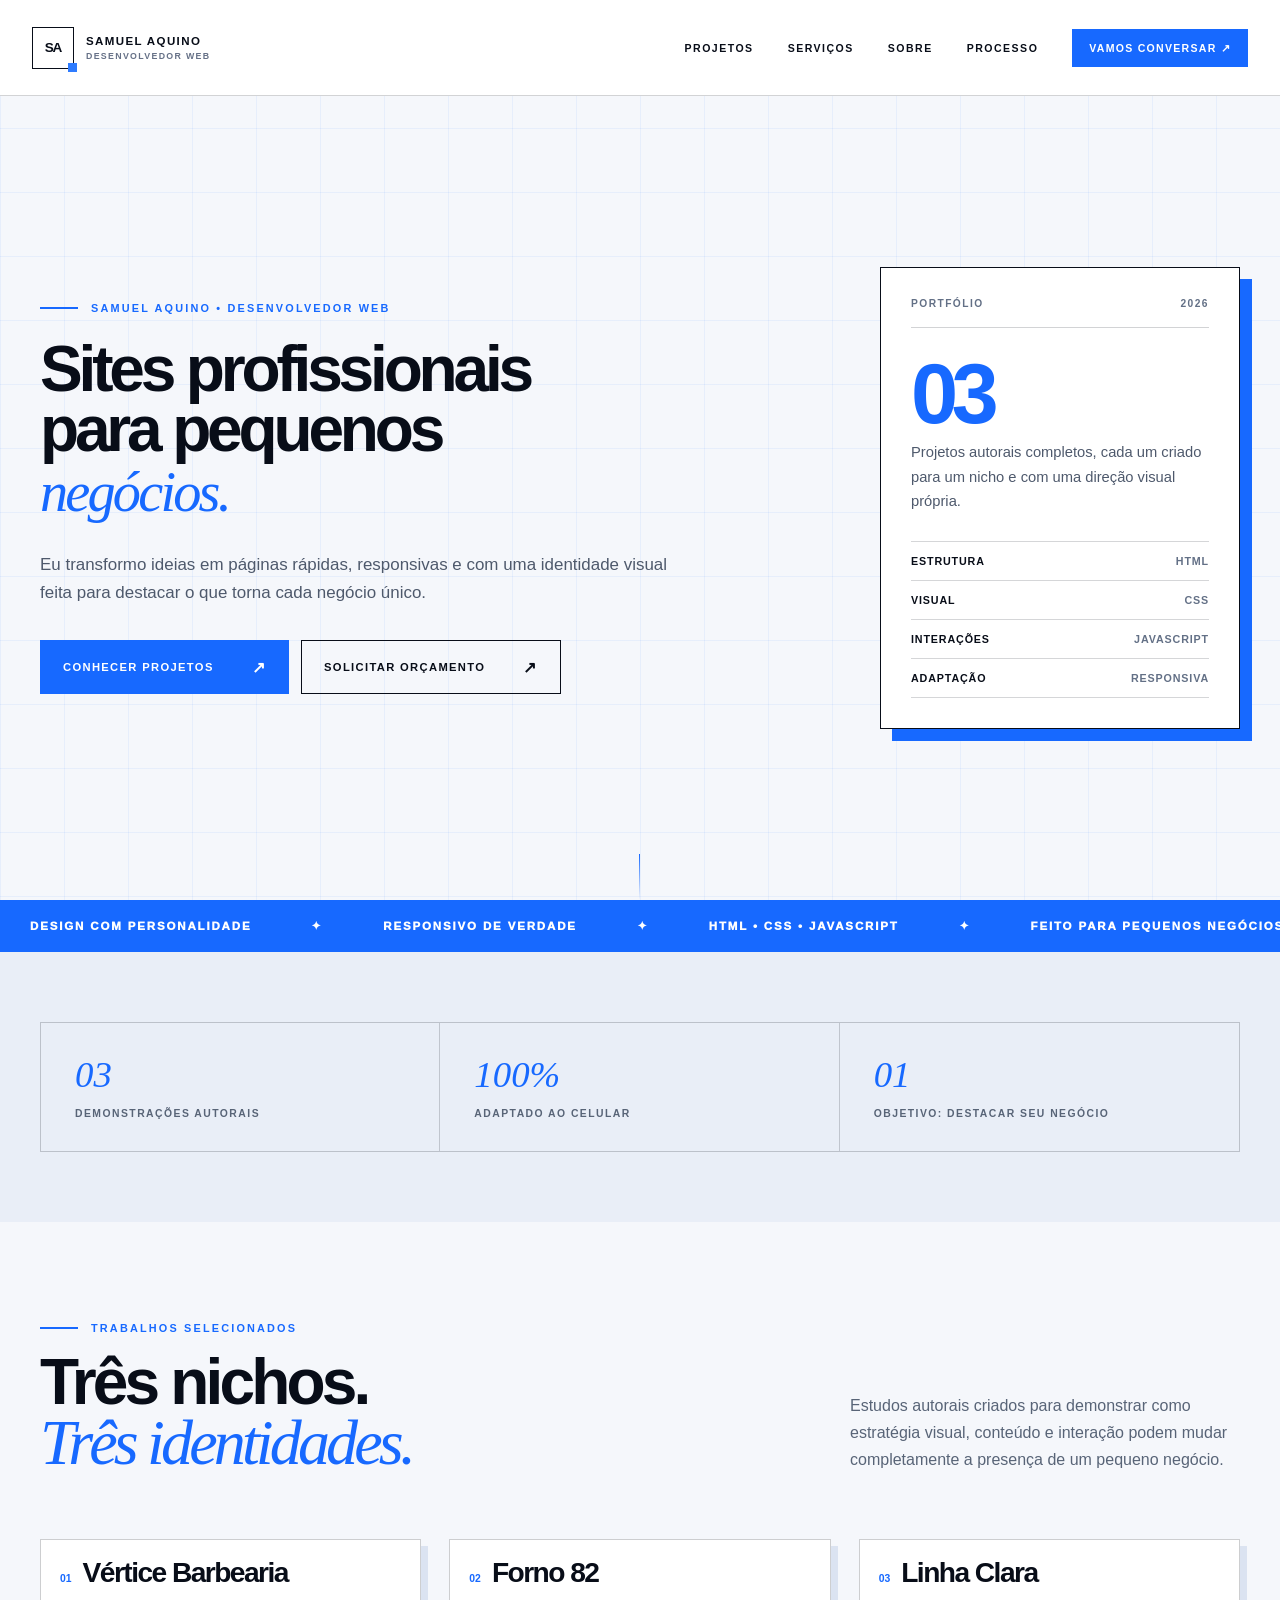
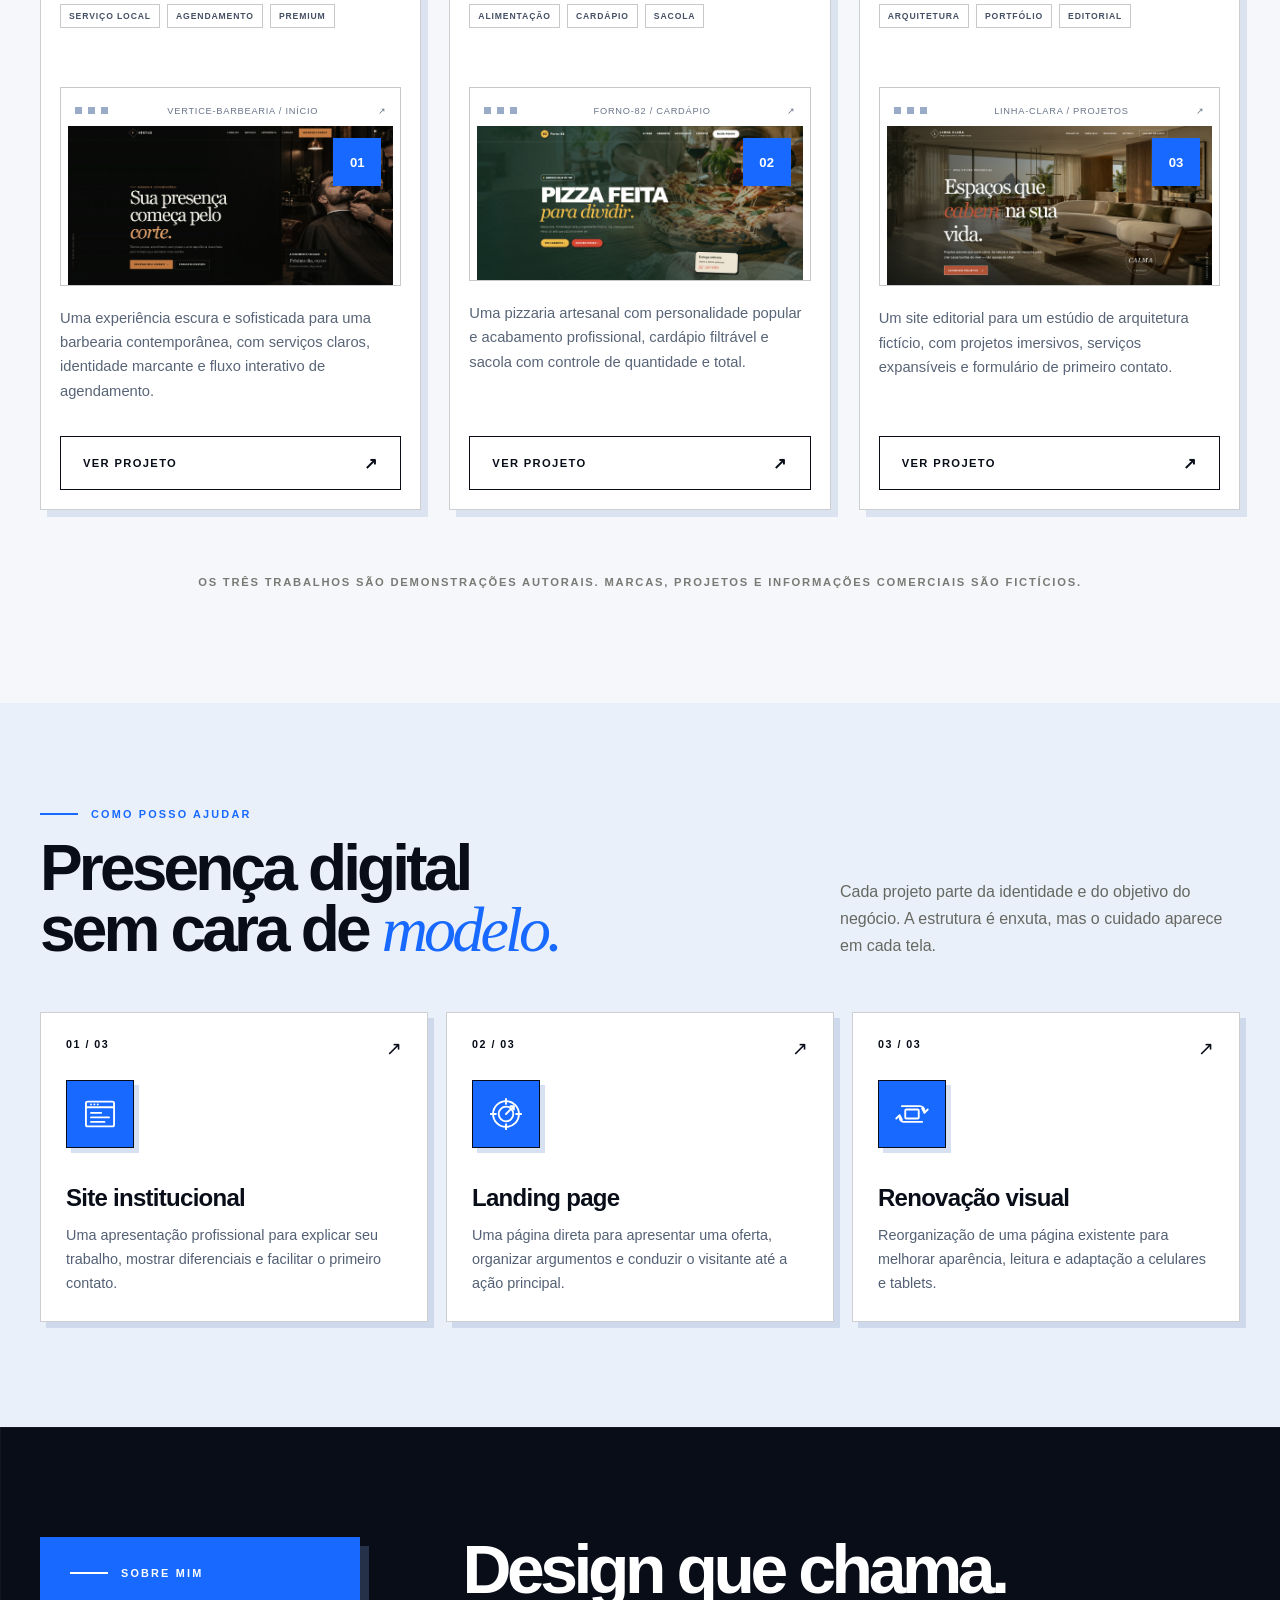
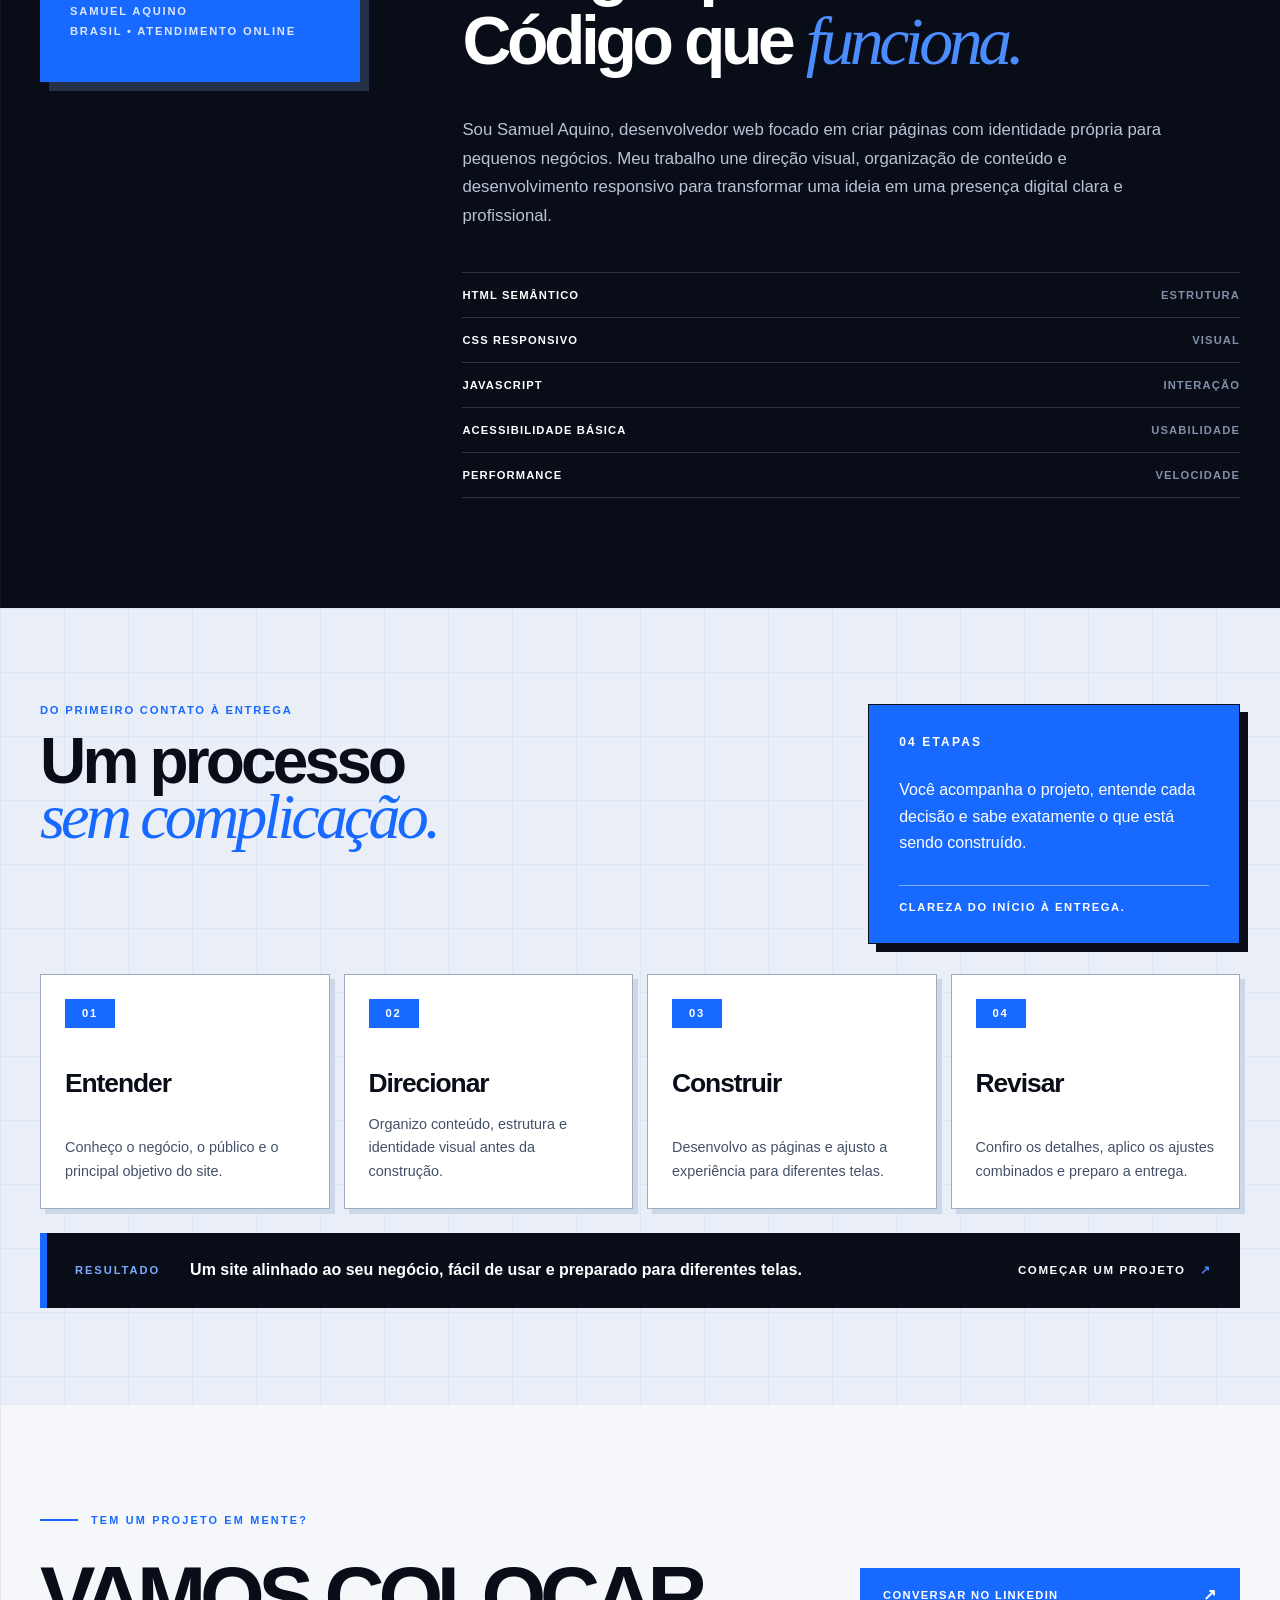
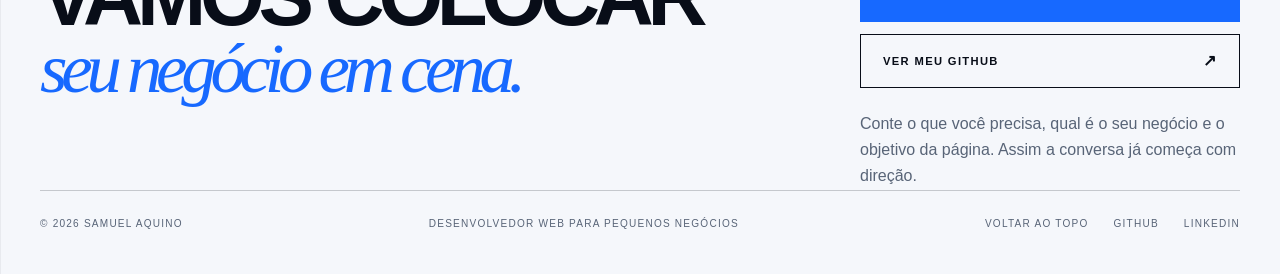
==== index.html @ 8930bca1 "Publica portfólio profissional" ====
<!doctype html>
<html lang="pt-BR">
<head>
<meta charset="utf-8">
<meta name="viewport" content="width=device-width,initial-scale=1">
<meta name="description" content="Portfólio de Samuel Aquino, desenvolvedor web para pequenos negócios. Sites profissionais, rápidos e responsivos.">
<meta name="theme-color" content="#0b0d0c">
<title>Samuel Aquino — Desenvolvedor Web</title>
<style>
:root{--ink:#0b0d0c;--ink2:#141714;--lime:#c9ff45;--paper:#f2f1eb;--gray:#9a9d95;--line:rgba(255,255,255,.15);--ease:cubic-bezier(.2,.75,.15,1);--sans:Arial,Helvetica,sans-serif;--serif:Georgia,'Times New Roman',serif}
*{box-sizing:border-box}html{scroll-behavior:smooth}body{margin:0;background:var(--ink);color:var(--paper);font-family:var(--sans);overflow-x:hidden}body.lock{overflow:hidden}::selection{background:var(--lime);color:var(--ink)}a{color:inherit;text-decoration:none}button{font:inherit;color:inherit;cursor:pointer}img{display:block;width:100%}.wrap{width:min(1360px,calc(100% - 80px));margin:auto}.mono{font-size:.7rem;font-weight:800;letter-spacing:.16em;text-transform:uppercase}.eyebrow{display:flex;align-items:center;gap:13px;color:var(--lime);font-size:.68rem;font-weight:900;letter-spacing:.2em;text-transform:uppercase}.eyebrow:before{content:"";width:38px;height:2px;background:currentColor}.section-title{margin:18px 0 0;font-size:clamp(3.3rem,7.2vw,7.4rem);font-weight:800;line-height:.88;letter-spacing:-.075em}.section-title i{font-family:var(--serif);font-weight:400}.btn{min-height:54px;padding:0 22px;border:1px solid currentColor;background:transparent;display:inline-flex;align-items:center;justify-content:space-between;gap:38px;font-size:.7rem;font-weight:900;letter-spacing:.12em;text-transform:uppercase;transition:.25s var(--ease)}.btn:after{content:"↗";font-size:1rem}.btn:hover{background:var(--paper);color:var(--ink)}.btn.lime{background:var(--lime);border-color:var(--lime);color:var(--ink)}.btn.lime:hover{background:var(--paper);border-color:var(--paper)}
.grid-bg{background-image:linear-gradient(rgba(255,255,255,.035) 1px,transparent 1px),linear-gradient(90deg,rgba(255,255,255,.035) 1px,transparent 1px);background-size:64px 64px}.nav{position:absolute;z-index:15;top:0;left:0;width:100%;height:96px;border-bottom:1px solid var(--line)}.nav-inner{width:min(1440px,calc(100% - 64px));height:100%;margin:auto;display:flex;align-items:center;justify-content:space-between}.brand{display:flex;align-items:center;gap:12px;font-size:.72rem;font-weight:900;letter-spacing:.12em;text-transform:uppercase}.brand-mark{position:relative;width:42px;height:42px;border:1px solid rgba(255,255,255,.45);display:grid;place-items:center;font-size:.85rem;letter-spacing:-.08em}.brand-mark:after{content:"";position:absolute;right:-4px;bottom:-4px;width:9px;height:9px;background:var(--lime)}.brand small{display:block;margin-top:4px;color:var(--gray);font-size:.55rem;font-weight:700;letter-spacing:.15em}.nav-links{display:flex;align-items:center;gap:34px}.nav-links>a:not(.nav-cta){font-size:.66rem;font-weight:900;letter-spacing:.14em;text-transform:uppercase}.nav-links>a:not(.nav-cta):hover{color:var(--lime)}.nav-cta{padding:13px 17px;background:var(--lime);color:var(--ink);font-size:.66rem;font-weight:900;letter-spacing:.12em;text-transform:uppercase}.menu{display:none;width:45px;height:45px;border:1px solid var(--line);background:transparent}.menu span,.menu span:before,.menu span:after{display:block;width:20px;height:1px;background:currentColor;content:"";transition:.2s}.menu span{position:relative;margin:auto}.menu span:before{position:absolute;top:-6px}.menu span:after{position:absolute;top:6px}.menu.open span{background:transparent}.menu.open span:before{top:0;transform:rotate(45deg)}.menu.open span:after{top:0;transform:rotate(-45deg)}
.hero{position:relative;min-height:800px;height:100svh;padding-top:96px;overflow:hidden}.hero:before{content:"";position:absolute;width:660px;height:660px;right:-230px;top:45px;border:1px solid rgba(201,255,69,.22);border-radius:50%;box-shadow:0 0 100px rgba(201,255,69,.04)}.hero:after{content:"";position:absolute;width:230px;height:230px;right:150px;top:270px;border-radius:50%;background:var(--lime);filter:blur(90px);opacity:.12}.hero-grid{height:100%;min-height:704px;display:grid;grid-template-columns:minmax(0,1.35fr) .65fr;align-items:end;padding:70px 0 54px}.hero-copy{position:relative;z-index:1}.hero .eyebrow{margin-bottom:28px}.hero h1{max-width:1050px;margin:0;font-size:clamp(4.7rem,9.5vw,10.2rem);font-weight:900;line-height:.78;letter-spacing:-.095em;text-transform:uppercase}.hero h1 span{display:block}.hero h1 .outline{color:transparent;-webkit-text-stroke:1.5px var(--paper)}.hero h1 i{position:relative;z-index:1;color:var(--lime);font:italic 400 .88em/1 var(--serif);text-transform:none;letter-spacing:-.06em}.hero-side{position:relative;z-index:1;max-width:330px;justify-self:end;padding-bottom:13px}.hero-side p{margin:0 0 27px;color:#c0c2bb;font-size:1rem;line-height:1.65}.hero-side .btn{width:100%}.hero-index{position:absolute;right:32px;bottom:55px;writing-mode:vertical-rl;color:#777b73;font-size:.58rem;letter-spacing:.2em;text-transform:uppercase}.hero-code{position:absolute;top:150px;right:8vw;color:rgba(255,255,255,.2);font:700 .61rem/1.7 monospace;letter-spacing:.08em}.hero-scroll{position:absolute;left:50%;bottom:0;width:1px;height:46px;background:linear-gradient(var(--lime),transparent)}
.ticker{overflow:hidden;border-top:1px solid var(--line);border-bottom:1px solid var(--line);background:var(--lime);color:var(--ink)}.ticker-track{width:max-content;display:flex;animation:ticker 24s linear infinite}.ticker span{padding:18px 30px;font-size:.72rem;font-weight:950;letter-spacing:.16em;text-transform:uppercase}.ticker span:after{content:"✦";margin-left:60px}@keyframes ticker{to{transform:translateX(-50%)}}
.proof{padding:70px 0}.proof-grid{display:grid;grid-template-columns:repeat(3,1fr);border:1px solid var(--line)}.proof-item{padding:30px 34px;border-right:1px solid var(--line)}.proof-item:last-child{border-right:0}.proof-item strong{display:block;margin-bottom:7px;font:italic 400 2.3rem var(--serif);color:var(--lime)}.proof-item span{color:var(--gray);font-size:.65rem;font-weight:800;letter-spacing:.14em;text-transform:uppercase}
.work{padding:110px 0 145px}.work-head{display:grid;grid-template-columns:1fr 390px;gap:70px;align-items:end;margin-bottom:85px}.work-head p{margin:0;color:var(--gray);font-size:1rem;line-height:1.7}.project{position:relative;margin-bottom:115px}.project:last-child{margin-bottom:0}.project-top{display:flex;align-items:end;justify-content:space-between;gap:30px;margin-bottom:20px}.project-title{display:flex;align-items:baseline;gap:20px}.project-title small{color:var(--lime);font-size:.65rem;font-weight:900}.project-title h3{margin:0;font-size:clamp(2.2rem,4.2vw,4.8rem);line-height:.95;letter-spacing:-.055em}.project-tags{display:flex;flex-wrap:wrap;justify-content:flex-end;gap:7px}.project-tags span{padding:8px 10px;border:1px solid var(--line);border-radius:99px;color:#afb2aa;font-size:.58rem;font-weight:800;letter-spacing:.1em;text-transform:uppercase}.project-frame{position:relative;padding:12px 12px 0;border:1px solid var(--line);background:#1b1d1b;overflow:hidden}.browser-bar{height:38px;padding:0 12px;display:flex;align-items:center;justify-content:space-between;color:#7f837b;font-size:.58rem;letter-spacing:.08em;text-transform:uppercase}.browser-dots{display:flex;gap:6px}.browser-dots i{width:7px;height:7px;border-radius:50%;background:#4b4f49}.project-media{position:relative;height:min(67vw,720px);max-height:720px;overflow:hidden;background:#232622}.project-media:after{content:"";position:absolute;inset:0;background:linear-gradient(0deg,rgba(0,0,0,.45),transparent 45%);opacity:.55;transition:.4s}.project-media img{height:100%;object-fit:cover;transition:transform .9s var(--ease),filter .5s}.project:hover .project-media img{transform:scale(1.025)}.project:hover .project-media:after{opacity:.2}.project-number{position:absolute;z-index:2;right:22px;top:20px;width:76px;height:76px;border-radius:50%;background:var(--lime);color:var(--ink);display:grid;place-items:center;font:italic 1.5rem var(--serif);transform:rotate(9deg)}.project-bottom{display:grid;grid-template-columns:1fr auto;gap:40px;align-items:start;padding-top:24px}.project-bottom p{max-width:690px;margin:0;color:#aeb1aa;font-size:1rem;line-height:1.7}.project-bottom .btn{min-width:210px}.project:nth-of-type(2) .project-frame{background:#f2e7d0}.project:nth-of-type(3) .project-frame{background:#cbbca7}
.services{padding:125px 0;background:var(--paper);color:var(--ink)}.services-head{display:grid;grid-template-columns:1fr 440px;align-items:end;gap:70px;margin-bottom:70px}.services .eyebrow{color:#475826}.services-head p{margin:0;color:#656861;line-height:1.7}.service-grid{display:grid;grid-template-columns:repeat(3,1fr);border-top:1px solid var(--ink);border-bottom:1px solid var(--ink)}.service{position:relative;min-height:390px;padding:28px;border-right:1px solid rgba(11,13,12,.25);display:flex;flex-direction:column;overflow:hidden;transition:.3s}.service:last-child{border-right:0}.service:hover{background:var(--lime)}.service-no{font-size:.67rem;font-weight:900;letter-spacing:.14em}.service-icon{width:62px;height:62px;margin:55px 0 40px;border:1px solid currentColor;border-radius:50%;display:grid;place-items:center;font-size:1.4rem}.service h3{margin:auto 0 15px;font-size:1.65rem;letter-spacing:-.03em}.service p{margin:0;color:#60645c;font-size:.9rem;line-height:1.65}.service-arrow{position:absolute;right:25px;top:24px;font-size:1.2rem;transition:.25s}.service:hover .service-arrow{transform:translate(4px,-4px)}
.about{padding:135px 0}.about-grid{display:grid;grid-template-columns:.75fr 1.25fr;gap:10vw}.about-label{position:sticky;top:40px;height:max-content}.about-copy h2{margin:0;font-size:clamp(3rem,6.3vw,7rem);line-height:.95;letter-spacing:-.065em}.about-copy h2 i{color:var(--lime);font:italic 400 1em var(--serif)}.about-copy>p{max-width:760px;margin:45px 0 55px;color:#afb2aa;font-size:1.18rem;line-height:1.7}.skills{border-top:1px solid var(--line)}.skill{display:grid;grid-template-columns:1fr auto;padding:19px 0;border-bottom:1px solid var(--line);font-size:.74rem;font-weight:800;letter-spacing:.1em;text-transform:uppercase}.skill span:last-child{color:#747870}
.process{padding:120px 0;background:var(--lime);color:var(--ink)}.process-top{display:flex;align-items:end;justify-content:space-between;gap:40px;margin-bottom:65px}.process-top .section-title{max-width:850px}.process-top p{max-width:310px;margin:0;line-height:1.65}.process-list{counter-reset:step;border-top:2px solid var(--ink)}.process-item{counter-increment:step;display:grid;grid-template-columns:110px 1fr 1fr;padding:28px 0;border-bottom:1px solid rgba(11,13,12,.35);align-items:center;gap:25px}.process-item:before{content:"0" counter(step);font:italic 1.5rem var(--serif)}.process-item h3{margin:0;font-size:clamp(1.5rem,2.6vw,2.8rem);letter-spacing:-.04em}.process-item p{max-width:520px;margin:0;color:#3e443a;line-height:1.65}
.contact{position:relative;padding:145px 0 60px;overflow:hidden}.contact:before{content:"";position:absolute;width:600px;height:600px;right:-250px;bottom:-250px;border:1px solid rgba(201,255,69,.22);border-radius:50%}.contact-head{max-width:1100px}.contact h2{margin:17px 0 50px;font-size:clamp(4rem,10vw,10.8rem);font-weight:900;line-height:.78;letter-spacing:-.095em;text-transform:uppercase}.contact h2 i{display:block;color:var(--lime);font:italic 400 .85em/1 var(--serif);text-transform:none}.contact-actions{display:flex;flex-wrap:wrap;gap:12px}.contact-actions .btn{min-width:230px}.contact-note{max-width:460px;margin:40px 0 110px;color:var(--gray);line-height:1.65}.footer{padding-top:27px;border-top:1px solid var(--line);display:flex;align-items:center;justify-content:space-between;color:#757971;font-size:.63rem;letter-spacing:.12em;text-transform:uppercase}.footer-links{display:flex;gap:25px}.footer-links a:hover{color:var(--lime)}
.to-top{position:fixed;z-index:12;right:22px;bottom:22px;width:48px;height:48px;border:0;border-radius:50%;background:var(--lime);color:var(--ink);display:grid;place-items:center;opacity:0;transform:translateY(10px);pointer-events:none;transition:.25s}.to-top.show{opacity:1;transform:none;pointer-events:auto}.reveal{opacity:0;transform:translateY(30px);transition:opacity .7s var(--ease),transform .7s var(--ease)}.reveal.visible{opacity:1;transform:none}
@media(max-width:980px){.wrap{width:min(100% - 48px,900px)}.nav-inner{width:calc(100% - 40px)}.nav-links{position:fixed;z-index:20;inset:96px 0 auto;height:calc(100dvh - 96px);padding:46px 25px;background:var(--ink);display:flex;flex-direction:column;align-items:flex-start;gap:29px;transform:translateX(100%);transition:.35s var(--ease)}.nav-links.open{transform:none}.nav-links>a:not(.nav-cta){font-size:2rem;letter-spacing:-.03em;text-transform:none}.nav-cta{padding:16px 20px;font-size:.78rem}.menu{display:block}.hero{height:auto;min-height:850px}.hero-grid{min-height:850px;grid-template-columns:1fr;align-content:end;gap:45px;padding-bottom:55px}.hero h1{font-size:clamp(4.7rem,13vw,8rem)}.hero-side{justify-self:start;max-width:480px}.hero-side .btn{width:auto}.hero-code,.hero-index{display:none}.proof-grid{grid-template-columns:1fr}.proof-item{border-right:0;border-bottom:1px solid var(--line)}.proof-item:last-child{border-bottom:0}.work-head,.services-head{grid-template-columns:1fr;gap:35px}.project-media{height:62vw}.project-bottom{grid-template-columns:1fr}.project-bottom .btn{width:max-content}.service-grid{grid-template-columns:1fr}.service{min-height:280px;border-right:0;border-bottom:1px solid rgba(11,13,12,.25)}.service:last-child{border-bottom:0}.service-icon{margin:35px 0}.about-grid{grid-template-columns:1fr;gap:50px}.about-label{position:static}.process-top{display:block}.process-top p{margin-top:28px}.process-item{grid-template-columns:75px 1fr}.process-item p{grid-column:2}.footer{align-items:flex-start;gap:30px}.footer-links{flex-direction:column;gap:10px}}
@media(max-width:620px){.wrap{width:calc(100% - 30px)}.nav{height:82px}.nav-inner{width:calc(100% - 28px)}.nav-links{inset:82px 0 auto;height:calc(100dvh - 82px)}.brand-mark{width:37px;height:37px}.brand>span:last-child{font-size:.65rem}.hero{min-height:750px;padding-top:82px}.hero-grid{min-height:668px;padding:70px 0 38px;gap:35px}.hero h1{font-size:clamp(3.5rem,18vw,5.4rem);line-height:.82;letter-spacing:-.085em}.hero h1 i{line-height:1.05}.hero-side p{font-size:.94rem}.hero-side .btn{width:100%}.ticker span{padding:15px 20px}.ticker span:after{margin-left:40px}.proof{padding:45px 0}.proof-item{padding:24px}.work{padding:80px 0 100px}.work-head{margin-bottom:55px}.section-title{font-size:clamp(3rem,15vw,5rem);line-height:.92}.project{margin-bottom:80px}.project-top{display:block}.project-title{gap:12px}.project-title h3{font-size:2.2rem}.project-tags{justify-content:flex-start;margin-top:17px}.project-frame{padding:7px 7px 0}.browser-bar{height:31px}.project-media{height:78vw;min-height:285px}.project-number{right:12px;top:12px;width:55px;height:55px;font-size:1rem}.project-bottom{gap:24px}.project-bottom .btn{width:100%}.services{padding:90px 0}.services-head{margin-bottom:45px}.service{min-height:270px;padding:24px}.about{padding:90px 0}.about-copy>p{margin:32px 0 42px;font-size:1rem}.process{padding:90px 0}.process-top{margin-bottom:42px}.process-item{grid-template-columns:48px 1fr;padding:23px 0;gap:12px}.process-item:before{font-size:1.15rem}.process-item h3{font-size:1.55rem}.process-item p{font-size:.9rem}.contact{padding:100px 0 38px}.contact h2{font-size:clamp(3.7rem,18vw,5.8rem);line-height:.82}.contact-actions{display:grid}.contact-actions .btn{width:100%}.contact-note{margin-bottom:75px}.footer{display:grid;text-align:center;justify-content:center}.footer-links{align-items:center}.to-top{right:13px;bottom:13px}}
@media(prefers-reduced-motion:reduce){html{scroll-behavior:auto}*,*:before,*:after{animation:none!important;transition:none!important}.reveal{opacity:1;transform:none}}
/* Direção visual v2 — azul, preto e superfícies claras */
:root{--ink:#080d18;--ink2:#101827;--lime:#1769ff;--paper:#f5f7fb;--gray:#657083;--line:rgba(8,13,24,.17)}
body{background:var(--paper);color:var(--ink)}
.nav{color:#fff;border-bottom-color:rgba(255,255,255,.18)}.brand small{color:#aebbd0}.brand-mark{border-color:rgba(255,255,255,.45)}.brand-mark:after{background:#2f7cff}.menu{border-color:rgba(255,255,255,.25)}
.hero{background:#080d18;color:#fff}.hero:before,.hero:after{display:none}.hero.grid-bg,.about.grid-bg{background-image:linear-gradient(rgba(255,255,255,.045) 1px,transparent 1px),linear-gradient(90deg,rgba(255,255,255,.045) 1px,transparent 1px)}.hero h1 i,.eyebrow{color:#4b8cff}.hero-side p{color:#c4cede}.hero .btn.lime{background:#1769ff;border-color:#1769ff;color:#fff}.hero .btn.lime:hover{background:#fff;border-color:#fff;color:#080d18}.hero-scroll{background:linear-gradient(#4b8cff,transparent)}
.ticker{background:#1769ff;color:#fff;border-color:#1769ff}
.proof{background:#e9eef7}.proof-grid{border-color:rgba(8,13,24,.2)}.proof-item{border-color:rgba(8,13,24,.18)}.proof-item strong{color:#1769ff}.proof-item span{color:#586477}
.work{background:#f5f7fb}.work .eyebrow{color:#1769ff}.work-head p,.project-bottom p{color:#586477}.project-tags span{border-color:rgba(8,13,24,.22);border-radius:0;color:#465166;background:#fff}.project-frame,.project:nth-of-type(2) .project-frame,.project:nth-of-type(3) .project-frame{border-color:rgba(8,13,24,.22);background:#fff;box-shadow:10px 10px 0 #dbe3f1}.browser-bar{color:#69758a}.browser-dots i{border-radius:0;background:#9aabc7}.project-media:after{background:linear-gradient(0deg,rgba(8,13,24,.12),transparent 38%);opacity:.3}.project:hover .project-media:after{opacity:0}.project-number{border-radius:0;background:#1769ff;color:#fff;transform:none;font-family:var(--sans);font-style:normal;font-weight:900}.project-bottom .btn{border-color:#080d18}.project-bottom .btn:hover{background:#1769ff;border-color:#1769ff;color:#fff}
.services{background:#eaf0fa}.services .eyebrow{color:#1769ff}.service-grid{border-color:#080d18}.service{border-color:rgba(8,13,24,.2)}.service:hover{background:#1769ff;color:#fff}.service:hover p{color:#dce7ff}.service-icon{border-radius:0;background:#fff;color:#1769ff;border-color:#080d18}.service p{color:#536074}
.about{background:#080d18;color:#fff}.about .eyebrow,.about-copy h2 i{color:#4b8cff}.about-copy>p{color:#b9c4d6}.skills{border-color:rgba(255,255,255,.16)}.skill{border-color:rgba(255,255,255,.16)}.skill span:last-child{color:#8290a7}
.process{background:#1769ff;color:#fff}.process-list{border-color:#fff}.process-item{border-color:rgba(255,255,255,.32)}.process-item p{color:#dce7ff}
.contact{background:#f5f7fb;color:#080d18}.contact:before{display:none}.contact.grid-bg{background-image:linear-gradient(rgba(8,13,24,.055) 1px,transparent 1px),linear-gradient(90deg,rgba(8,13,24,.055) 1px,transparent 1px)}.contact .eyebrow,.contact h2 i{color:#1769ff}.contact .btn.lime{background:#1769ff;border-color:#1769ff;color:#fff}.contact .btn.lime:hover{background:#080d18;border-color:#080d18}.contact-note{color:#586477}.footer{border-color:rgba(8,13,24,.2);color:#586477}.footer-links a:hover{color:#1769ff}
.to-top{border-radius:0;background:#1769ff;color:#fff}
@media(max-width:980px){.nav-links{background:#080d18;color:#fff}.proof-item{border-color:rgba(8,13,24,.18)}.service{border-color:rgba(8,13,24,.2)}}
/* Abertura v3 — hierarquia mais clara e organizada */
.hero{min-height:720px;height:100svh;max-height:900px;padding-top:96px}
.hero-grid{height:100%;min-height:624px;grid-template-columns:minmax(0,1fr) 360px;align-items:center;gap:8vw;padding:55px 0}
.hero-copy{max-width:900px}
.hero .eyebrow{margin-bottom:25px}
.hero h1{max-width:900px;margin:0;font-size:clamp(3.7rem,5vw,5.8rem);font-weight:900;line-height:.94;letter-spacing:-.065em;text-transform:none}
.hero h1 span{display:block}.hero h1 i{color:#4b8cff;font:italic 400 .88em/1 var(--serif);letter-spacing:-.05em}
.hero-lead{max-width:650px;margin:30px 0 32px;color:#c4cede;font-size:1.06rem;line-height:1.7}
.hero-actions{display:flex;flex-wrap:wrap;gap:12px}.hero-actions .btn{min-width:210px}.hero-actions .btn:not(.lime):hover{background:#fff;color:#080d18}
.hero-panel{position:relative;z-index:1;padding:30px;border:1px solid rgba(255,255,255,.2);background:#101827;box-shadow:10px 10px 0 #1769ff}
.hero-panel-label{display:flex;justify-content:space-between;padding-bottom:18px;border-bottom:1px solid rgba(255,255,255,.16);color:#93a0b5;font-size:.64rem;font-weight:900;letter-spacing:.14em;text-transform:uppercase}
.hero-panel strong{display:block;margin:24px 0 4px;color:#4b8cff;font-size:5.3rem;line-height:1;letter-spacing:-.08em}
.hero-panel>p{margin:0 0 28px;color:#c4cede;font-size:.92rem;line-height:1.65}
.hero-facts{border-top:1px solid rgba(255,255,255,.16)}.hero-facts div{display:flex;justify-content:space-between;gap:20px;padding:13px 0;border-bottom:1px solid rgba(255,255,255,.16);font-size:.67rem;font-weight:800;letter-spacing:.08em;text-transform:uppercase}.hero-facts span:last-child{color:#8e9caf}
.hero-index,.hero-code{display:none}.hero-scroll{left:calc(50% - 1px)}
@media(max-width:980px){.hero{height:auto;max-height:none;min-height:820px}.hero-grid{min-height:724px;grid-template-columns:1fr;align-content:center;gap:50px;padding:70px 0}.hero h1{font-size:clamp(3.7rem,9vw,5.8rem)}.hero-panel{width:100%;max-width:620px}.hero-actions .btn{width:auto}}
@media(max-width:620px){.hero{min-height:780px}.hero-grid{min-height:698px;padding:55px 0 45px;gap:38px}.hero h1{font-size:clamp(3.2rem,14.5vw,4.5rem);line-height:.94;letter-spacing:-.065em}.hero-lead{margin:24px 0 27px;font-size:.96rem}.hero-actions{display:grid}.hero-actions .btn{width:100%}.hero-panel{padding:23px;box-shadow:7px 7px 0 #1769ff}.hero-panel strong{font-size:4.2rem;margin-top:18px}.hero-panel>p{margin-bottom:20px}}
/* Restante v3 — ritmo compacto e leitura organizada */
.work{padding:100px 0 115px}.work>.wrap{display:grid;grid-template-columns:repeat(3,minmax(0,1fr));gap:28px}.work-head{grid-column:1/-1;grid-template-columns:1fr 390px;gap:60px;margin-bottom:38px}.work .section-title,.services .section-title,.process .section-title{font-size:clamp(3rem,5vw,5.3rem);line-height:.94;letter-spacing:-.06em}.work .section-title i,.services .section-title i{color:#1769ff}.project{margin:0;padding:19px;border:1px solid rgba(8,13,24,.2);background:#fff;box-shadow:7px 7px 0 #dbe3f1;display:flex;flex-direction:column}.project-top{display:block;min-height:110px;margin-bottom:18px}.project-title{gap:11px}.project-title h3{font-size:clamp(1.65rem,2.2vw,2.25rem);line-height:1}.project-tags{justify-content:flex-start;margin-top:17px}.project-tags span{padding:6px 8px;font-size:.54rem}.project-frame,.project:nth-of-type(2) .project-frame,.project:nth-of-type(3) .project-frame{padding:7px 7px 0;box-shadow:none}.browser-bar{height:31px;padding:0 7px}.project-media{height:270px;max-height:none}.project-number{right:12px;top:12px;width:48px;height:48px;font-size:.82rem}.project-bottom{grid-template-columns:1fr;gap:22px;flex:1;padding-top:20px}.project-bottom p{min-height:108px;font-size:.92rem;line-height:1.65}.project-bottom .btn{width:100%;min-width:0;margin-top:auto}.work .wrap>p.mono{grid-column:1/-1;margin-top:38px!important}
.services{padding:105px 0}.services-head{grid-template-columns:1fr 400px;gap:55px;margin-bottom:52px}.service-grid{gap:18px;border:0}.service{min-height:310px;padding:25px;border:1px solid rgba(8,13,24,.2)!important;background:#fff;box-shadow:6px 6px 0 #ced9eb}.service-icon{width:50px;height:50px;margin:34px 0 30px;font-size:1.15rem}.service h3{margin:auto 0 12px;font-size:1.5rem}.service p{font-size:.9rem}.service:hover{box-shadow:6px 6px 0 #080d18;transform:translate(-2px,-2px)}
.about{padding:110px 0}.about-grid{grid-template-columns:320px minmax(0,1fr);gap:8vw}.about-label{top:30px;padding:30px;background:#1769ff;color:#fff;box-shadow:9px 9px 0 #253149}.about-label .eyebrow{color:#fff}.about-label .mono{color:#dbe7ff!important;line-height:1.8}.about-copy h2{font-size:clamp(3rem,5.3vw,5.8rem);line-height:.98}.about-copy>p{max-width:720px;margin:35px 0 42px;font-size:1.05rem}.skill{padding:16px 0;font-size:.7rem}
.process{padding:105px 0}.process-top{margin-bottom:50px}.process-top .section-title{max-width:760px}.process-top p{max-width:350px}.process-list{display:grid;grid-template-columns:repeat(4,minmax(0,1fr));gap:14px;border:0}.process-item{min-height:235px;padding:23px;border:1px solid rgba(255,255,255,.42);background:rgba(8,13,24,.07);display:flex;flex-direction:column;align-items:flex-start;gap:0}.process-item:before{margin-bottom:42px;color:#dbe7ff;font-family:var(--sans);font-style:normal;font-size:.72rem;font-weight:900;letter-spacing:.14em}.process-item h3{margin:0 0 14px;font-size:1.65rem}.process-item p{margin-top:auto;font-size:.9rem}
.contact{padding:110px 0 45px}.contact-head{max-width:none;display:grid;grid-template-columns:minmax(0,1fr) 380px;gap:20px 8vw;align-items:start}.contact-head>.eyebrow{grid-column:1/-1}.contact h2{grid-column:1;margin:15px 0 70px;font-size:clamp(3.8rem,6.5vw,6.8rem);line-height:.87;letter-spacing:-.075em}.contact-actions{grid-column:2;grid-row:2;display:grid;padding-top:22px}.contact-actions .btn{width:100%;min-width:0}.contact-note{grid-column:2;grid-row:2;margin:165px 0 0}.footer{grid-column:1/-1}
@media(max-width:1050px){.work>.wrap{grid-template-columns:repeat(2,minmax(0,1fr))}.work-head{grid-column:1/-1}.project:nth-of-type(3){grid-column:1/-1}.project:nth-of-type(3) .project-media{height:420px}.project:nth-of-type(3) .project-bottom p{min-height:0}.process-list{grid-template-columns:repeat(2,minmax(0,1fr))}.process-item{min-height:210px}}
@media(max-width:980px){.work-head,.services-head{grid-template-columns:1fr;gap:30px}.about-grid{grid-template-columns:1fr;gap:50px}.about-label{position:static;max-width:420px}.contact-head{grid-template-columns:1fr}.contact-head>.eyebrow,.contact h2,.contact-actions,.contact-note{grid-column:1;grid-row:auto}.contact h2{margin-bottom:25px}.contact-actions{padding-top:0;max-width:520px}.contact-note{margin:16px 0 70px}}
@media(max-width:620px){.work{padding:75px 0 90px}.work>.wrap{grid-template-columns:1fr;gap:55px}.work-head{margin-bottom:0}.work .section-title,.services .section-title,.process .section-title{font-size:clamp(2.8rem,13vw,4.2rem)}.project,.project:nth-of-type(3){grid-column:auto;padding:14px;box-shadow:5px 5px 0 #dbe3f1}.project-top{min-height:0}.project-title h3{font-size:1.85rem}.project-media,.project:nth-of-type(3) .project-media{height:68vw;min-height:245px}.project-bottom p{min-height:0}.work .wrap>p.mono{margin-top:0!important}.services{padding:80px 0}.services-head{margin-bottom:38px}.service-grid{gap:14px}.service{min-height:260px}.about{padding:80px 0}.about-label{padding:24px;box-shadow:6px 6px 0 #253149}.about-copy h2{font-size:clamp(2.8rem,13vw,4.3rem)}.process{padding:80px 0}.process-list{grid-template-columns:1fr}.process-item{min-height:185px}.process-item:before{margin-bottom:28px}.contact{padding:85px 0 35px}.contact h2{font-size:clamp(3.2rem,14vw,4.8rem);line-height:.9}.contact-note{margin-bottom:55px}}
/* Processo — composição editorial clara e preenchida */
.process{position:relative;overflow:hidden;background:#e9eef7;color:#080d18;padding:96px 0}
.process:before{content:"";position:absolute;inset:0;background:linear-gradient(90deg,rgba(23,105,255,.06) 1px,transparent 1px),linear-gradient(rgba(23,105,255,.06) 1px,transparent 1px);background-size:64px 64px;pointer-events:none}
.process .wrap{position:relative}
.process-top{display:grid;grid-template-columns:minmax(0,1.35fr) minmax(290px,.65fr);align-items:stretch;gap:56px;margin-bottom:30px}
.process .mono{color:#1769ff}
.process .section-title{max-width:760px;color:#080d18;font-size:clamp(3.4rem,5vw,5.6rem);line-height:.86}
.process .section-title i{color:#1769ff}
.process-summary{background:#1769ff;color:#fff;padding:30px;border:1px solid #080d18;box-shadow:8px 8px 0 #080d18;display:flex;flex-direction:column;justify-content:space-between;min-height:220px}
.process-summary strong{font:900 .75rem var(--sans);letter-spacing:.18em;text-transform:uppercase}
.process-summary p{max-width:380px;margin:28px 0;font-size:1rem;line-height:1.65;color:#fff}
.process-summary span{padding-top:15px;border-top:1px solid rgba(255,255,255,.45);font:700 .7rem var(--sans);letter-spacing:.14em;text-transform:uppercase}
.process-list{counter-reset:step;display:grid;grid-template-columns:repeat(4,minmax(0,1fr));gap:14px;border:0}
.process-item{counter-increment:step;position:relative;min-height:228px;padding:24px;background:#fff;border:1px solid #9cabc2;box-shadow:5px 5px 0 #ccd7e8;display:flex;flex-direction:column;align-items:flex-start;gap:0;transition:transform .25s ease,box-shadow .25s ease}
.process-item:hover{transform:translate(-3px,-3px);box-shadow:8px 8px 0 #1769ff}
.process-item:before{content:"0" counter(step);display:inline-flex;align-items:center;justify-content:center;width:50px;height:29px;margin:0 0 40px;background:#1769ff;color:#fff;font:900 .7rem var(--sans);font-style:normal;letter-spacing:.15em}
.process-item h3{margin:0 0 14px;color:#080d18;font-size:1.65rem}
.process-item p{margin-top:auto;color:#445067;font-size:.9rem;line-height:1.65}
.process-result{margin-top:24px;padding:25px 28px;background:#080d18;color:#fff;display:grid;grid-template-columns:auto minmax(0,1fr) auto;align-items:center;gap:30px;border-left:7px solid #1769ff}
.process-result>span{color:#7dabff;font:900 .7rem var(--sans);letter-spacing:.17em;text-transform:uppercase}
.process-result strong{max-width:690px;font-size:1rem;line-height:1.55}
.process-result a{color:#fff;font:900 .72rem var(--sans);letter-spacing:.14em;text-transform:uppercase;white-space:nowrap}
.process-result a b{color:#4f8cff;margin-left:10px}
@media(max-width:900px){.process-top{grid-template-columns:1fr;gap:28px}.process-summary{min-height:180px}.process-list{grid-template-columns:repeat(2,1fr)}.process-result{grid-template-columns:auto 1fr}.process-result a{grid-column:2}}
@media(max-width:620px){.process{padding:78px 0}.process-top{margin-bottom:24px}.process .section-title{font-size:clamp(2.75rem,13vw,4rem)}.process-summary{min-height:0;padding:24px;box-shadow:6px 6px 0 #080d18}.process-summary p{margin:22px 0}.process-list{grid-template-columns:1fr;gap:12px}.process-item{min-height:190px}.process-item:before{margin-bottom:28px}.process-result{grid-template-columns:1fr;gap:14px;padding:23px}.process-result a{grid-column:auto;margin-top:5px}}
/* Mantém as capturas completas dentro dos cartões, sem cortar o rodapé */
.project-media,.project:nth-of-type(3) .project-media{display:block;height:auto!important;min-height:0!important;max-height:none;aspect-ratio:auto;background:#080d18}
.project-media img{width:100%;height:auto!important;object-fit:contain;object-position:center;transform:none!important}
.project:hover .project-media img{transform:none!important}
/* Menu mobile centralizado */
@media(max-width:980px){
  .nav-links{align-items:center;justify-content:center;text-align:center;padding:30px 25px 12vh}
  .nav-links>a:not(.nav-cta){width:100%;text-align:center}
  .nav-links .nav-cta{min-width:212px;display:inline-flex;justify-content:center;text-align:center}
}
/* Ícones dos serviços — legíveis, específicos e consistentes */
.service-icon{width:68px;height:68px;margin:30px 0 32px;border:1px solid #080d18;background:#1769ff;color:#fff;box-shadow:5px 5px 0 #d7e1f1;display:grid;place-items:center;transition:transform .25s var(--ease),box-shadow .25s var(--ease),background .25s var(--ease),color .25s var(--ease)}
.service-icon svg{width:36px;height:36px;display:block;fill:none;stroke:currentColor;stroke-width:1.65;stroke-linecap:round;stroke-linejoin:round}
.service:hover .service-icon{transform:translate(-3px,-3px);box-shadow:8px 8px 0 #080d18;background:#080d18;color:#fff}
@media(max-width:620px){.service-icon{width:62px;height:58px;margin:27px 0 29px}.service-icon svg{width:31px;height:31px}}
/* Abertura clara — azul como assinatura, sem o peso do fundo preto */
.nav{position:absolute;background:rgba(255,255,255,.96);color:#080d18;border-bottom:1px solid rgba(8,13,24,.18);backdrop-filter:blur(12px)}
.brand-mark{border-color:#080d18;background:#fff;color:#080d18}
.brand small{color:#667187}
.nav-links>a:not(.nav-cta):hover{color:#1769ff}
.nav-cta{background:#1769ff;color:#fff}
.hero{background-color:#f5f7fb;color:#080d18}
.hero.grid-bg{background-color:#f5f7fb;background-image:linear-gradient(90deg,transparent 0 72%,#1769ff 72% 100%),linear-gradient(rgba(23,105,255,.065) 1px,transparent 1px),linear-gradient(90deg,rgba(23,105,255,.065) 1px,transparent 1px);background-size:100% 100%,64px 64px,64px 64px}
.hero:before{display:block;content:"";position:absolute;z-index:0;width:28%;height:calc(100% - 170px);right:2%;top:132px;border:1px solid rgba(255,255,255,.55);border-radius:0;box-shadow:none;pointer-events:none}
.hero:after{display:block;content:"PORTFÓLIO • 2026";position:absolute;z-index:0;width:auto;height:auto;right:34px;bottom:38px;background:none;color:rgba(255,255,255,.75);filter:none;opacity:1;font:800 .62rem var(--sans);letter-spacing:.2em;writing-mode:vertical-rl}
.hero .eyebrow{color:#1769ff}
.hero h1{color:#080d18}
.hero h1 i{color:#1769ff}
.hero-lead{color:#4e596c}
.hero .btn{border-color:#080d18;color:#080d18}
.hero .btn.lime{background:#1769ff;border-color:#1769ff;color:#fff}
.hero .btn.lime:hover{background:#080d18;border-color:#080d18;color:#fff}
.hero-actions .btn:not(.lime):hover{background:#080d18;border-color:#080d18;color:#fff}
.hero-panel{background:#fff;color:#080d18;border:1px solid #080d18;box-shadow:10px 10px 0 #080d18}
.hero-panel-label{border-bottom-color:rgba(8,13,24,.18);color:#637086}
.hero-panel strong{color:#1769ff}
.hero-panel>p{color:#4e596c}
.hero-facts{border-top-color:rgba(8,13,24,.17)}
.hero-facts div{border-bottom-color:rgba(8,13,24,.17)}
.hero-facts span:last-child{color:#637086}
.hero-scroll{background:linear-gradient(#1769ff,transparent)}
.ticker{background:#080d18;color:#fff;border-color:#080d18}
@media(max-width:980px){.hero.grid-bg{background-image:linear-gradient(rgba(23,105,255,.06) 1px,transparent 1px),linear-gradient(90deg,rgba(23,105,255,.06) 1px,transparent 1px);background-size:56px 56px}.hero:before,.hero:after{display:none}.hero-panel{max-width:680px;box-shadow:9px 9px 0 #1769ff}.nav-links{background:#080d18;color:#fff}.nav-links .nav-cta{background:#1769ff;color:#fff}}
@media(max-width:620px){.nav{background:#fff}.hero-panel{box-shadow:6px 6px 0 #1769ff}}
/* Remove a faixa azul grande e mantém o destaque apenas no cartão */
.hero.grid-bg{background-color:#f5f7fb;background-image:linear-gradient(rgba(23,105,255,.065) 1px,transparent 1px),linear-gradient(90deg,rgba(23,105,255,.065) 1px,transparent 1px);background-size:64px 64px}
.hero:before,.hero:after{display:none!important}
.hero-panel{box-shadow:12px 12px 0 #1769ff}
.ticker{background:#1769ff;color:#fff;border-color:#1769ff}
@media(max-width:980px){.hero.grid-bg{background-size:56px 56px}.hero-panel{box-shadow:9px 9px 0 #1769ff}}
@media(max-width:620px){.hero-panel{box-shadow:6px 6px 0 #1769ff}}
</style>
</head>
<body>
<nav class="nav" aria-label="Navegação principal"><div class="nav-inner"><a class="brand" href="#inicio"><span class="brand-mark">SA</span><span>Samuel Aquino<small>Desenvolvedor web</small></span></a><div class="nav-links" id="navLinks"><a href="#projetos">Projetos</a><a href="#servicos">Serviços</a><a href="#sobre">Sobre</a><a href="#processo">Processo</a><a class="nav-cta" href="#contato">Vamos conversar ↗</a></div><button class="menu" id="menu" aria-label="Abrir menu" aria-expanded="false"><span></span></button></div></nav>
<header class="hero grid-bg" id="inicio"><div class="wrap hero-grid"><div class="hero-copy reveal"><div class="eyebrow">Samuel Aquino • Desenvolvedor web</div><h1><span>Sites profissionais</span><span>para pequenos</span><span><i>negócios.</i></span></h1><p class="hero-lead">Eu transformo ideias em páginas rápidas, responsivas e com uma identidade visual feita para destacar o que torna cada negócio único.</p><div class="hero-actions"><a class="btn lime" href="#projetos">Conhecer projetos</a><a class="btn" href="#contato">Solicitar orçamento</a></div></div><aside class="hero-panel reveal" aria-label="Resumo do portfólio"><div class="hero-panel-label"><span>Portfólio</span><span>2026</span></div><strong>03</strong><p>Projetos autorais completos, cada um criado para um nicho e com uma direção visual própria.</p><div class="hero-facts"><div><span>Estrutura</span><span>HTML</span></div><div><span>Visual</span><span>CSS</span></div><div><span>Interações</span><span>JavaScript</span></div><div><span>Adaptação</span><span>Responsiva</span></div></div></aside></div><div class="hero-scroll"></div></header>
<div class="ticker" aria-hidden="true"><div class="ticker-track"><span>Design com personalidade</span><span>Responsivo de verdade</span><span>HTML • CSS • JavaScript</span><span>Feito para pequenos negócios</span><span>Design com personalidade</span><span>Responsivo de verdade</span><span>HTML • CSS • JavaScript</span><span>Feito para pequenos negócios</span></div></div>
<section class="proof"><div class="wrap proof-grid reveal"><div class="proof-item"><strong>03</strong><span>Demonstrações autorais</span></div><div class="proof-item"><strong>100%</strong><span>Adaptado ao celular</span></div><div class="proof-item"><strong>01</strong><span>Objetivo: destacar seu negócio</span></div></div></section>
<main>
<section class="work" id="projetos"><div class="wrap"><div class="work-head reveal"><div><div class="eyebrow">Trabalhos selecionados</div><h2 class="section-title">Três nichos.<br><i>Três identidades.</i></h2></div><p>Estudos autorais criados para demonstrar como estratégia visual, conteúdo e interação podem mudar completamente a presença de um pequeno negócio.</p></div>
<article class="project reveal"><div class="project-top"><div class="project-title"><small>01</small><h3>Vértice Barbearia</h3></div><div class="project-tags"><span>Serviço local</span><span>Agendamento</span><span>Premium</span></div></div><div class="project-frame"><div class="browser-bar"><span class="browser-dots"><i></i><i></i><i></i></span><span>vertice-barbearia / início</span><span>↗</span></div><a class="project-media" href="../Demonstracoes/01-Barbearia-Vertice/index.html" target="_blank" aria-label="Abrir demonstração Vértice Barbearia"><img src="" data-preview="barber" alt="Atendimento em uma barbearia contemporânea"><span class="project-number">01</span></a></div><div class="project-bottom"><p>Uma experiência escura e sofisticada para uma barbearia contemporânea, com serviços claros, identidade marcante e fluxo interativo de agendamento.</p><a class="btn" href="../Demonstracoes/01-Barbearia-Vertice/index.html" target="_blank">Ver projeto</a></div></article>
<article class="project reveal"><div class="project-top"><div class="project-title"><small>02</small><h3>Forno 82</h3></div><div class="project-tags"><span>Alimentação</span><span>Cardápio</span><span>Sacola</span></div></div><div class="project-frame"><div class="browser-bar"><span class="browser-dots"><i></i><i></i><i></i></span><span>forno-82 / cardápio</span><span>↗</span></div><a class="project-media" href="../Demonstracoes/02-Pizzaria-Forno82/index.html" target="_blank" aria-label="Abrir demonstração Forno 82"><img src="" data-preview="pizza" alt="Pizza artesanal sendo compartilhada"><span class="project-number">02</span></a></div><div class="project-bottom"><p>Uma pizzaria artesanal com personalidade popular e acabamento profissional, cardápio filtrável e sacola com controle de quantidade e total.</p><a class="btn" href="../Demonstracoes/02-Pizzaria-Forno82/index.html" target="_blank">Ver projeto</a></div></article>
<article class="project reveal"><div class="project-top"><div class="project-title"><small>03</small><h3>Linha Clara</h3></div><div class="project-tags"><span>Arquitetura</span><span>Portfólio</span><span>Editorial</span></div></div><div class="project-frame"><div class="browser-bar"><span class="browser-dots"><i></i><i></i><i></i></span><span>linha-clara / projetos</span><span>↗</span></div><a class="project-media" href="../Demonstracoes/03-Arquitetura-Linha-Clara/index.html" target="_blank" aria-label="Abrir demonstração Linha Clara"><img src="" data-preview="arch" alt="Sala contemporânea do projeto Linha Clara"><span class="project-number">03</span></a></div><div class="project-bottom"><p>Um site editorial para um estúdio de arquitetura fictício, com projetos imersivos, serviços expansíveis e formulário de primeiro contato.</p><a class="btn" href="../Demonstracoes/03-Arquitetura-Linha-Clara/index.html" target="_blank">Ver projeto</a></div></article>
<p class="mono" style="margin:65px 0 0;color:#777b73;text-align:center">Os três trabalhos são demonstrações autorais. Marcas, projetos e informações comerciais são fictícios.</p></div></section>
<section class="services" id="servicos"><div class="wrap"><div class="services-head reveal"><div><div class="eyebrow">Como posso ajudar</div><h2 class="section-title">Presença digital<br>sem cara de <i>modelo.</i></h2></div><p>Cada projeto parte da identidade e do objetivo do negócio. A estrutura é enxuta, mas o cuidado aparece em cada tela.</p></div><div class="service-grid reveal"><article class="service"><span class="service-no">01 / 03</span><span class="service-arrow">↗</span><div class="service-icon" aria-hidden="true"><svg viewBox="0 0 32 32"><rect x="3.5" y="5" width="25" height="22" rx="1.5"/><path d="M3.5 10h25M8 7.5h.01M11 7.5h.01M14 7.5h.01M8 15h9M8 19h16M8 23h12"/></svg></div><h3>Site institucional</h3><p>Uma apresentação profissional para explicar seu trabalho, mostrar diferenciais e facilitar o primeiro contato.</p></article><article class="service"><span class="service-no">02 / 03</span><span class="service-arrow">↗</span><div class="service-icon" aria-hidden="true"><svg viewBox="0 0 32 32"><circle cx="16" cy="16" r="11.5"/><circle cx="16" cy="16" r="6.5"/><path d="M16 2.5V7M16 25v4.5M2.5 16H7M25 16h4.5M16 16l7-7M20 9h3v3"/></svg></div><h3>Landing page</h3><p>Uma página direta para apresentar uma oferta, organizar argumentos e conduzir o visitante até a ação principal.</p></article><article class="service"><span class="service-no">03 / 03</span><span class="service-arrow">↗</span><div class="service-icon" aria-hidden="true"><svg viewBox="0 0 32 32"><path d="M7 9h16a4 4 0 0 1 4 4v2M25 11l2 4 3-3M25 23H9a4 4 0 0 1-4-4v-2M7 21l-2-4-3 3"/><rect x="10" y="12" width="12" height="8" rx="1"/></svg></div><h3>Renovação visual</h3><p>Reorganização de uma página existente para melhorar aparência, leitura e adaptação a celulares e tablets.</p></article></div></div></section>
<section class="about grid-bg" id="sobre"><div class="wrap about-grid"><div class="about-label reveal"><div class="eyebrow">Sobre mim</div><p class="mono" style="margin-top:22px;color:#70756c">Samuel Aquino<br>Brasil • Atendimento online</p></div><div class="about-copy reveal"><h2>Design que chama.<br>Código que <i>funciona.</i></h2><p>Sou Samuel Aquino, desenvolvedor web focado em criar páginas com identidade própria para pequenos negócios. Meu trabalho une direção visual, organização de conteúdo e desenvolvimento responsivo para transformar uma ideia em uma presença digital clara e profissional.</p><div class="skills"><div class="skill"><span>HTML semântico</span><span>Estrutura</span></div><div class="skill"><span>CSS responsivo</span><span>Visual</span></div><div class="skill"><span>JavaScript</span><span>Interação</span></div><div class="skill"><span>Acessibilidade básica</span><span>Usabilidade</span></div><div class="skill"><span>Performance</span><span>Velocidade</span></div></div></div></div></section>
<section class="process" id="processo"><div class="wrap"><div class="process-top reveal"><div><div class="mono">Do primeiro contato à entrega</div><h2 class="section-title">Um processo<br><i>sem complicação.</i></h2></div><div class="process-summary"><strong>04 etapas</strong><p>Você acompanha o projeto, entende cada decisão e sabe exatamente o que está sendo construído.</p><span>Clareza do início à entrega.</span></div></div><div class="process-list reveal"><article class="process-item"><h3>Entender</h3><p>Conheço o negócio, o público e o principal objetivo do site.</p></article><article class="process-item"><h3>Direcionar</h3><p>Organizo conteúdo, estrutura e identidade visual antes da construção.</p></article><article class="process-item"><h3>Construir</h3><p>Desenvolvo as páginas e ajusto a experiência para diferentes telas.</p></article><article class="process-item"><h3>Revisar</h3><p>Confiro os detalhes, aplico os ajustes combinados e preparo a entrega.</p></article></div><div class="process-result reveal"><span>Resultado</span><strong>Um site alinhado ao seu negócio, fácil de usar e preparado para diferentes telas.</strong><a href="#contato">Começar um projeto <b>↗</b></a></div></div></section>
</main>
<section class="contact grid-bg" id="contato"><div class="wrap"><div class="contact-head reveal"><div class="eyebrow">Tem um projeto em mente?</div><h2>Vamos colocar<br><i>seu negócio em cena.</i></h2><div class="contact-actions"><a class="btn lime" href="https://www.linkedin.com/in/samuel-aquino-78b079414" target="_blank" rel="noopener">Conversar no LinkedIn</a><a class="btn" href="https://github.com/samuel-aquino-web" target="_blank" rel="noopener">Ver meu GitHub</a></div><p class="contact-note">Conte o que você precisa, qual é o seu negócio e o objetivo da página. Assim a conversa já começa com direção.</p></div><footer class="footer"><span>© 2026 Samuel Aquino</span><span>Desenvolvedor web para pequenos negócios</span><span class="footer-links"><a href="#inicio">Voltar ao topo</a><a href="https://github.com/samuel-aquino-web" target="_blank" rel="noopener">GitHub</a><a href="https://www.linkedin.com/in/samuel-aquino-78b079414" target="_blank" rel="noopener">LinkedIn</a></span></footer></div></section>
<button class="to-top" id="toTop" aria-label="Voltar ao topo">↑</button>
<script>
const PREVIEWS={"barber":"[data-uri]","pizza":"[data-uri]","arch":"[data-uri]"};
document.querySelectorAll('[data-preview]').forEach(img=>img.src=PREVIEWS[img.dataset.preview]);
const $=(s,c=document)=>c.querySelector(s),$$=(s,c=document)=>[...c.querySelectorAll(s)];
const menu=$('#menu'),links=$('#navLinks');function closeMenu(){menu.classList.remove('open');links.classList.remove('open');menu.setAttribute('aria-expanded','false');document.body.classList.remove('lock')}menu.onclick=()=>{const open=!links.classList.contains('open');menu.classList.toggle('open',open);links.classList.toggle('open',open);menu.setAttribute('aria-expanded',String(open));document.body.classList.toggle('lock',open)};$$('#navLinks a').forEach(a=>a.onclick=closeMenu);document.addEventListener('keydown',e=>{if(e.key==='Escape')closeMenu()});
const topBtn=$('#toTop');addEventListener('scroll',()=>topBtn.classList.toggle('show',scrollY>700),{passive:true});topBtn.onclick=()=>scrollTo({top:0,behavior:'smooth'});
if(matchMedia('(prefers-reduced-motion:reduce)').matches){$$('.reveal').forEach(el=>el.classList.add('visible'))}else{const observer=new IntersectionObserver(entries=>entries.forEach(entry=>{if(entry.isIntersecting){entry.target.classList.add('visible');observer.unobserve(entry.target)}}),{threshold:.1});$$('.reveal').forEach(el=>observer.observe(el))}
</script>
</body>
</html>
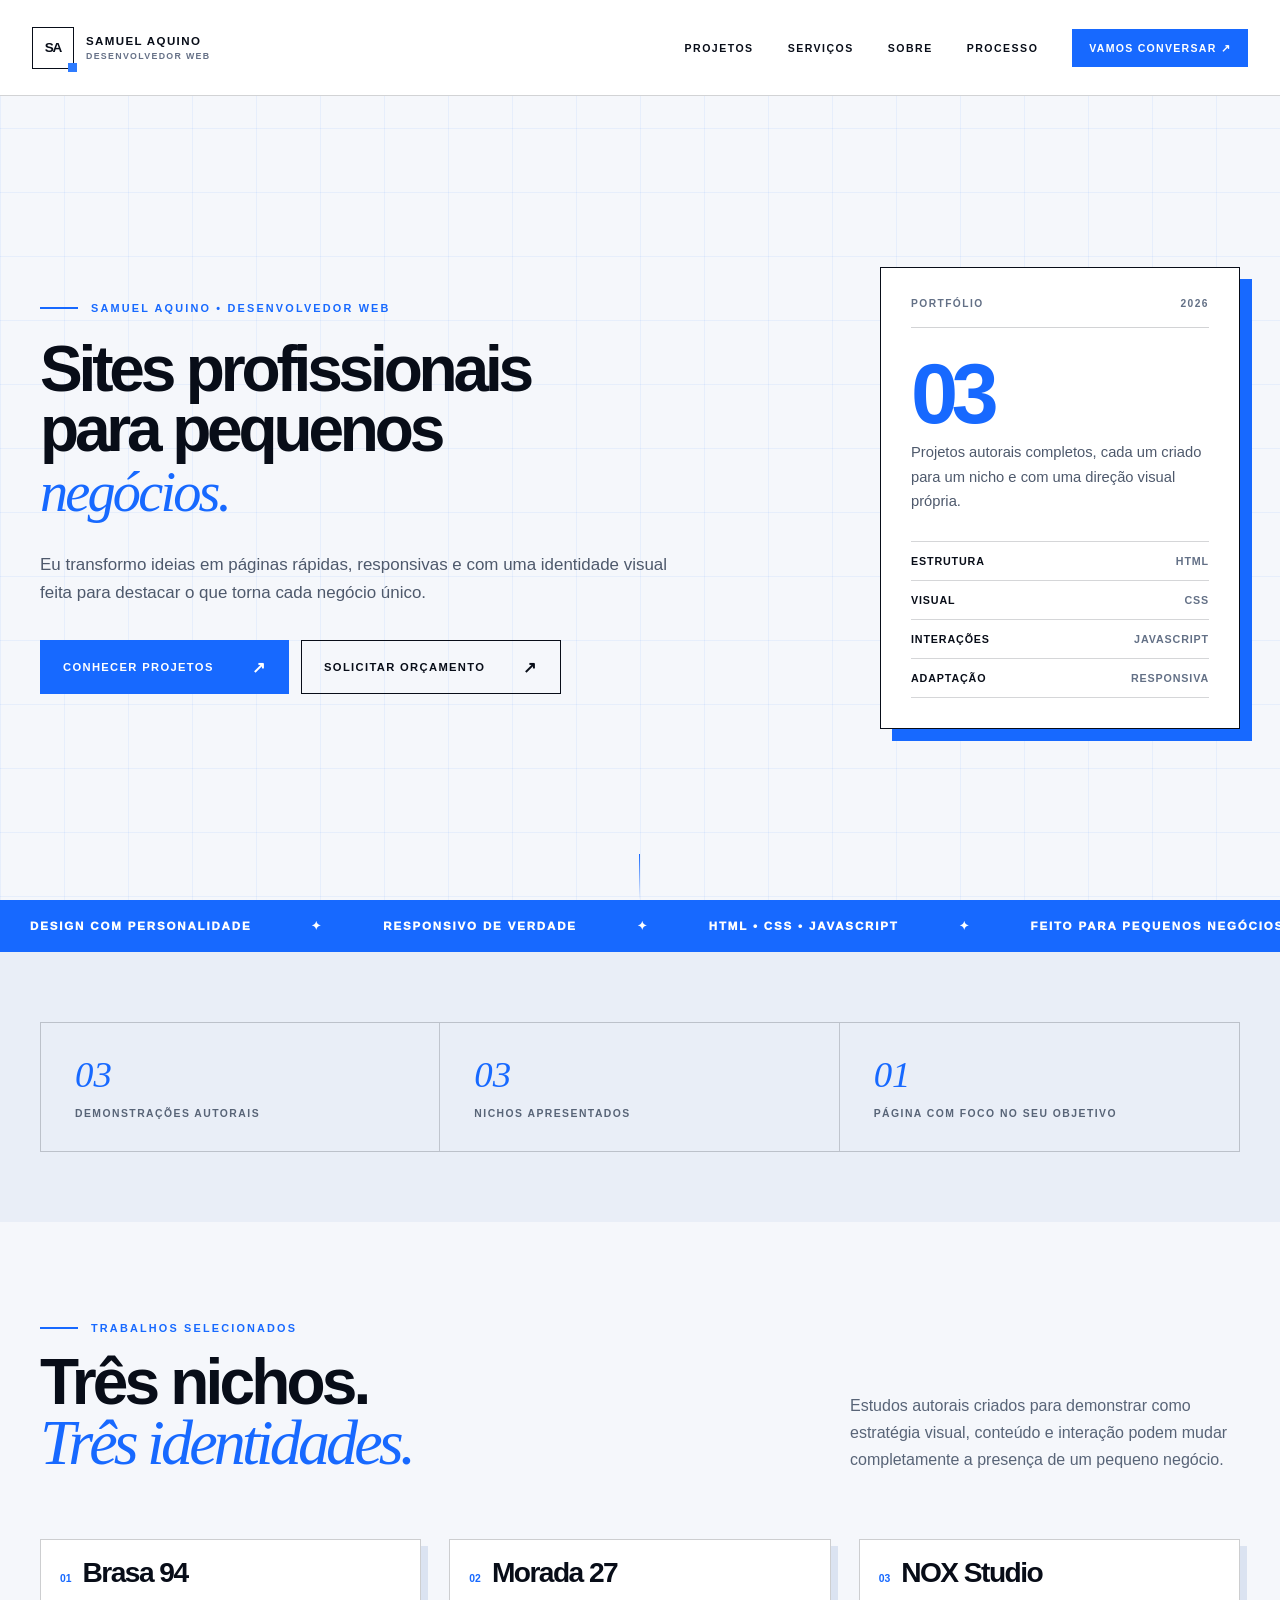
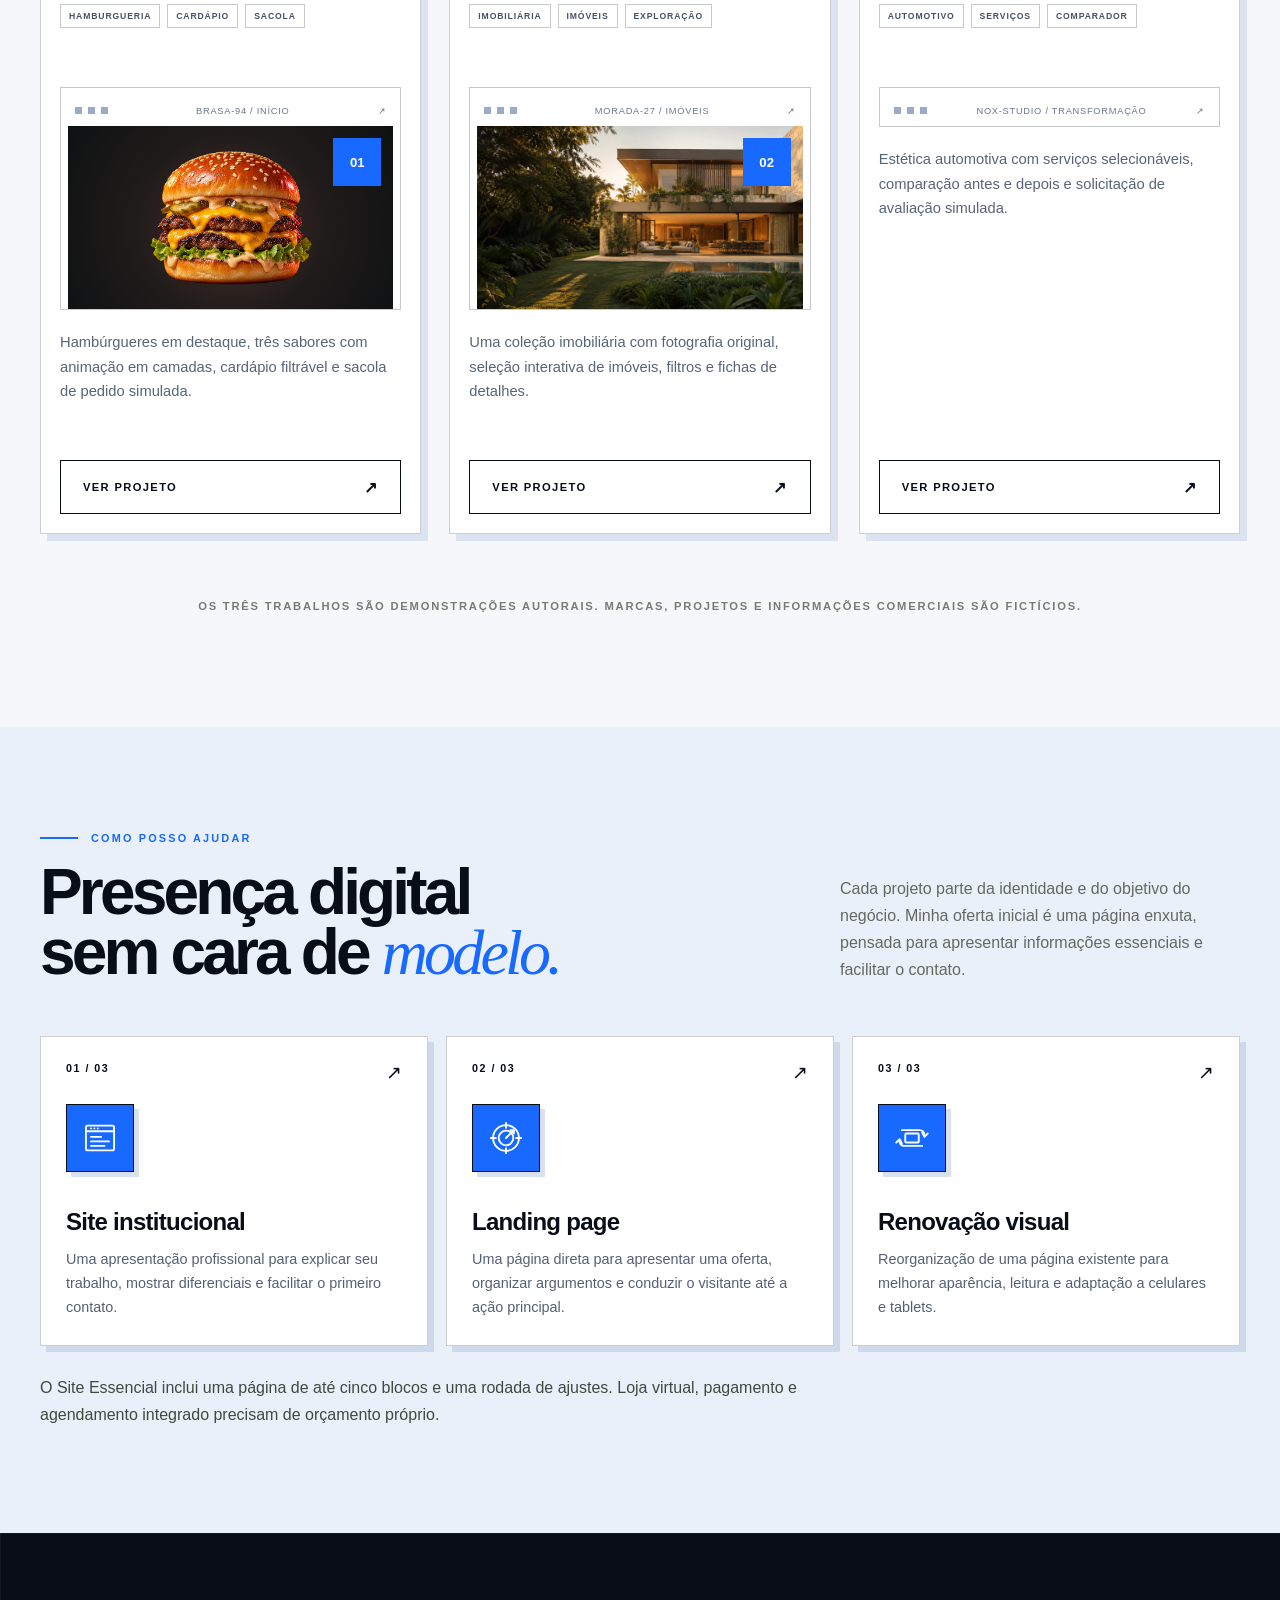
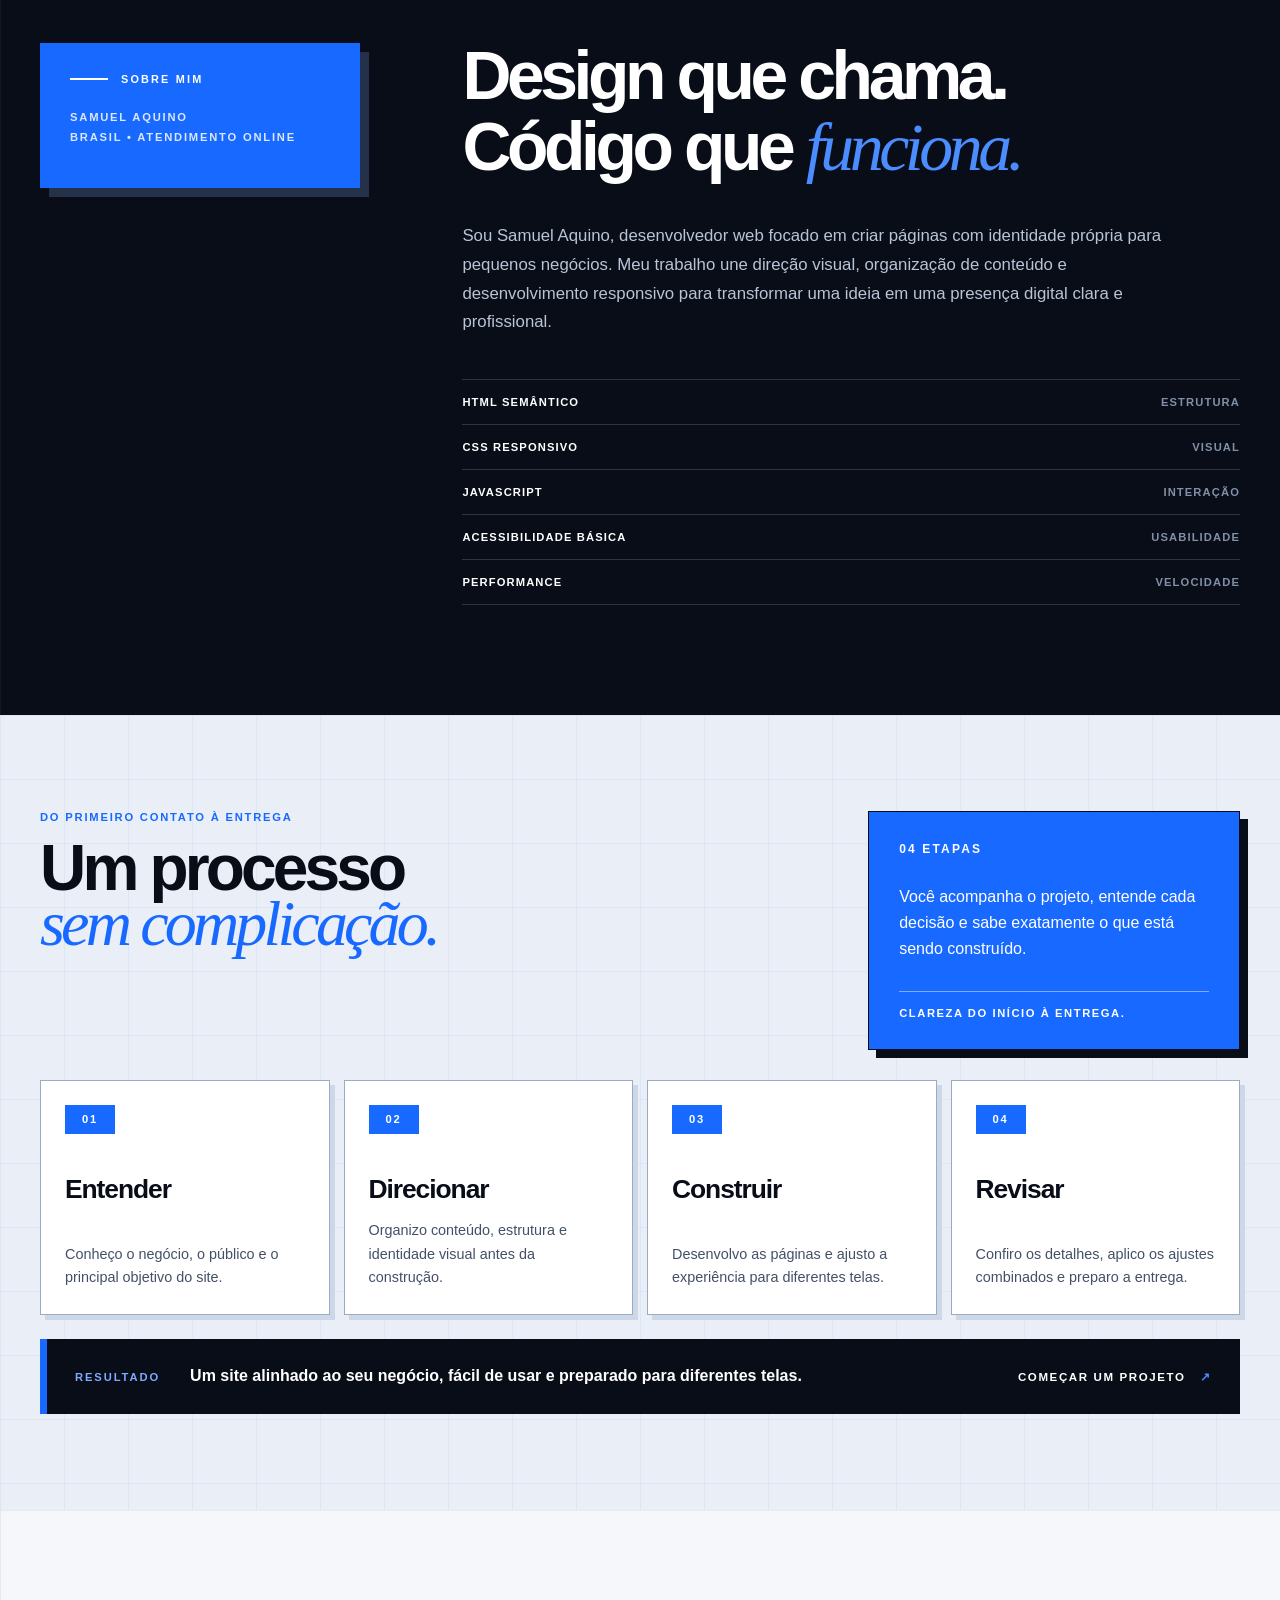
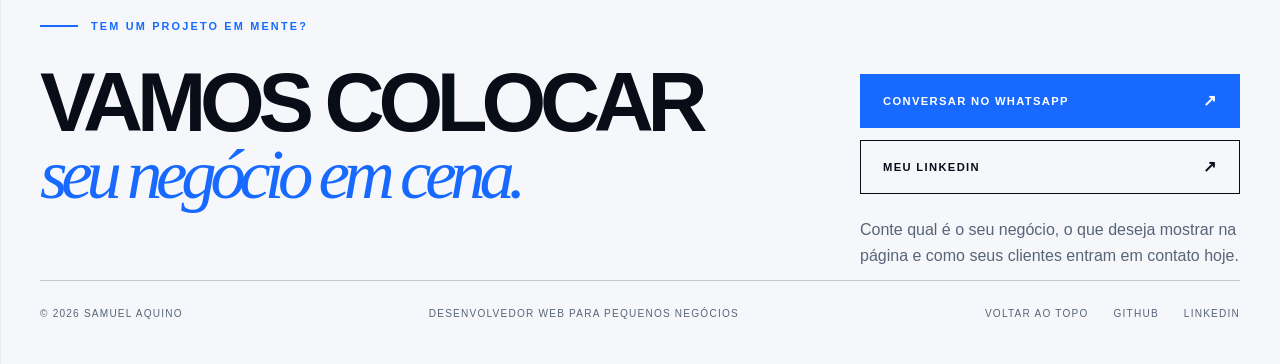
==== commit eee5528b: "Atualiza portfólio com Brasa 94, Morada 27 e NOX Studio" ====
--- a/index.html
+++ b/index.html
@@ -138,28 +138,40 @@
 .ticker{background:#1769ff;color:#fff;border-color:#1769ff}
 @media(max-width:980px){.hero.grid-bg{background-size:56px 56px}.hero-panel{box-shadow:9px 9px 0 #1769ff}}
 @media(max-width:620px){.hero-panel{box-shadow:6px 6px 0 #1769ff}}
+/* Menu móvel ocupa a tela inteira sem ficar preso no meio da animação */
+@media(max-width:980px){
+  .nav-links{transform:none;opacity:0;visibility:hidden;pointer-events:none;transition:opacity .18s ease,visibility 0s linear .18s}
+  .nav-links.open{transform:none;opacity:1;visibility:visible;pointer-events:auto;transition:opacity .18s ease}
+}
+/* Prévia consistente para os três projetos atuais */
+.work .project-media{display:block;position:relative;aspect-ratio:16/9;height:auto!important;min-height:0!important;max-height:none!important;overflow:hidden;background:#111819}
+.work .project-media img{position:absolute;inset:0;width:100%;height:100%!important;object-fit:cover;object-position:center;transform:none!important}
+.work .project:hover .project-media img{transform:scale(1.025)!important}
+.work .project[data-kind="burger"] .project-media{background:radial-gradient(circle at 50% 55%,#493028 0%,#211c1b 48%,#0e1112 100%)}
+.work .project[data-kind="burger"] .project-media img{left:17%;width:66%;object-fit:contain}
+.work .project[data-kind="estate"] .project-media img{object-position:60% 50%}
+.work .project[data-kind="auto"] .project-media img{object-position:60% 50%}
+@media(max-width:620px){.work .project-media{aspect-ratio:4/3}.work .project[data-kind="burger"] .project-media img{left:7%;width:86%}}
 </style>
 </head>
 <body>
 <nav class="nav" aria-label="Navegação principal"><div class="nav-inner"><a class="brand" href="#inicio"><span class="brand-mark">SA</span><span>Samuel Aquino<small>Desenvolvedor web</small></span></a><div class="nav-links" id="navLinks"><a href="#projetos">Projetos</a><a href="#servicos">Serviços</a><a href="#sobre">Sobre</a><a href="#processo">Processo</a><a class="nav-cta" href="#contato">Vamos conversar ↗</a></div><button class="menu" id="menu" aria-label="Abrir menu" aria-expanded="false"><span></span></button></div></nav>
 <header class="hero grid-bg" id="inicio"><div class="wrap hero-grid"><div class="hero-copy reveal"><div class="eyebrow">Samuel Aquino • Desenvolvedor web</div><h1><span>Sites profissionais</span><span>para pequenos</span><span><i>negócios.</i></span></h1><p class="hero-lead">Eu transformo ideias em páginas rápidas, responsivas e com uma identidade visual feita para destacar o que torna cada negócio único.</p><div class="hero-actions"><a class="btn lime" href="#projetos">Conhecer projetos</a><a class="btn" href="#contato">Solicitar orçamento</a></div></div><aside class="hero-panel reveal" aria-label="Resumo do portfólio"><div class="hero-panel-label"><span>Portfólio</span><span>2026</span></div><strong>03</strong><p>Projetos autorais completos, cada um criado para um nicho e com uma direção visual própria.</p><div class="hero-facts"><div><span>Estrutura</span><span>HTML</span></div><div><span>Visual</span><span>CSS</span></div><div><span>Interações</span><span>JavaScript</span></div><div><span>Adaptação</span><span>Responsiva</span></div></div></aside></div><div class="hero-scroll"></div></header>
 <div class="ticker" aria-hidden="true"><div class="ticker-track"><span>Design com personalidade</span><span>Responsivo de verdade</span><span>HTML • CSS • JavaScript</span><span>Feito para pequenos negócios</span><span>Design com personalidade</span><span>Responsivo de verdade</span><span>HTML • CSS • JavaScript</span><span>Feito para pequenos negócios</span></div></div>
-<section class="proof"><div class="wrap proof-grid reveal"><div class="proof-item"><strong>03</strong><span>Demonstrações autorais</span></div><div class="proof-item"><strong>100%</strong><span>Adaptado ao celular</span></div><div class="proof-item"><strong>01</strong><span>Objetivo: destacar seu negócio</span></div></div></section>
+<section class="proof"><div class="wrap proof-grid reveal"><div class="proof-item"><strong>03</strong><span>Demonstrações autorais</span></div><div class="proof-item"><strong>03</strong><span>Nichos apresentados</span></div><div class="proof-item"><strong>01</strong><span>Página com foco no seu objetivo</span></div></div></section>
 <main>
 <section class="work" id="projetos"><div class="wrap"><div class="work-head reveal"><div><div class="eyebrow">Trabalhos selecionados</div><h2 class="section-title">Três nichos.<br><i>Três identidades.</i></h2></div><p>Estudos autorais criados para demonstrar como estratégia visual, conteúdo e interação podem mudar completamente a presença de um pequeno negócio.</p></div>
-<article class="project reveal"><div class="project-top"><div class="project-title"><small>01</small><h3>Vértice Barbearia</h3></div><div class="project-tags"><span>Serviço local</span><span>Agendamento</span><span>Premium</span></div></div><div class="project-frame"><div class="browser-bar"><span class="browser-dots"><i></i><i></i><i></i></span><span>vertice-barbearia / início</span><span>↗</span></div><a class="project-media" href="../Demonstracoes/01-Barbearia-Vertice/index.html" target="_blank" aria-label="Abrir demonstração Vértice Barbearia"><img src="" data-preview="barber" alt="Atendimento em uma barbearia contemporânea"><span class="project-number">01</span></a></div><div class="project-bottom"><p>Uma experiência escura e sofisticada para uma barbearia contemporânea, com serviços claros, identidade marcante e fluxo interativo de agendamento.</p><a class="btn" href="../Demonstracoes/01-Barbearia-Vertice/index.html" target="_blank">Ver projeto</a></div></article>
-<article class="project reveal"><div class="project-top"><div class="project-title"><small>02</small><h3>Forno 82</h3></div><div class="project-tags"><span>Alimentação</span><span>Cardápio</span><span>Sacola</span></div></div><div class="project-frame"><div class="browser-bar"><span class="browser-dots"><i></i><i></i><i></i></span><span>forno-82 / cardápio</span><span>↗</span></div><a class="project-media" href="../Demonstracoes/02-Pizzaria-Forno82/index.html" target="_blank" aria-label="Abrir demonstração Forno 82"><img src="" data-preview="pizza" alt="Pizza artesanal sendo compartilhada"><span class="project-number">02</span></a></div><div class="project-bottom"><p>Uma pizzaria artesanal com personalidade popular e acabamento profissional, cardápio filtrável e sacola com controle de quantidade e total.</p><a class="btn" href="../Demonstracoes/02-Pizzaria-Forno82/index.html" target="_blank">Ver projeto</a></div></article>
-<article class="project reveal"><div class="project-top"><div class="project-title"><small>03</small><h3>Linha Clara</h3></div><div class="project-tags"><span>Arquitetura</span><span>Portfólio</span><span>Editorial</span></div></div><div class="project-frame"><div class="browser-bar"><span class="browser-dots"><i></i><i></i><i></i></span><span>linha-clara / projetos</span><span>↗</span></div><a class="project-media" href="../Demonstracoes/03-Arquitetura-Linha-Clara/index.html" target="_blank" aria-label="Abrir demonstração Linha Clara"><img src="" data-preview="arch" alt="Sala contemporânea do projeto Linha Clara"><span class="project-number">03</span></a></div><div class="project-bottom"><p>Um site editorial para um estúdio de arquitetura fictício, com projetos imersivos, serviços expansíveis e formulário de primeiro contato.</p><a class="btn" href="../Demonstracoes/03-Arquitetura-Linha-Clara/index.html" target="_blank">Ver projeto</a></div></article>
+<article class="project reveal" data-kind="burger"><div class="project-top"><div class="project-title"><small>01</small><h3>Brasa 94</h3></div><div class="project-tags"><span>Hamburgueria</span><span>Cardápio</span><span>Sacola</span></div></div><div class="project-frame"><div class="browser-bar"><span class="browser-dots"><i></i><i></i><i></i></span><span>brasa-94 / início</span><span>↗</span></div><a class="project-media" href="Demonstracoes/04-Hamburgueria-Brasa94/index.html" target="_blank" rel="noopener noreferrer" aria-label="Abrir demonstração Brasa 94"><img src="Demonstracoes/04-Hamburgueria-Brasa94/assets/brasa-duplo.png" alt="Hambúrguer Brasa Duplo em destaque" loading="lazy"><span class="project-number">01</span></a></div><div class="project-bottom"><p>Hambúrgueres em destaque, três sabores com animação em camadas, cardápio filtrável e sacola de pedido simulada.</p><a class="btn" href="Demonstracoes/04-Hamburgueria-Brasa94/index.html" target="_blank" rel="noopener noreferrer">Ver projeto</a></div></article>
+<article class="project reveal" data-kind="estate"><div class="project-top"><div class="project-title"><small>02</small><h3>Morada 27</h3></div><div class="project-tags"><span>Imobiliária</span><span>Imóveis</span><span>Exploração</span></div></div><div class="project-frame"><div class="browser-bar"><span class="browser-dots"><i></i><i></i><i></i></span><span>morada-27 / imóveis</span><span>↗</span></div><a class="project-media" href="Demonstracoes/05-Imobiliaria-Morada27/index.html" target="_blank" rel="noopener noreferrer" aria-label="Abrir demonstração Morada 27"><img src="Demonstracoes/05-Imobiliaria-Morada27/assets/casa-vidro.webp" alt="Casa contemporânea da coleção Morada 27" loading="lazy"><span class="project-number">02</span></a></div><div class="project-bottom"><p>Uma coleção imobiliária com fotografia original, seleção interativa de imóveis, filtros e fichas de detalhes.</p><a class="btn" href="Demonstracoes/05-Imobiliaria-Morada27/index.html" target="_blank" rel="noopener noreferrer">Ver projeto</a></div></article>
+<article class="project reveal" data-kind="auto"><div class="project-top"><div class="project-title"><small>03</small><h3>NOX Studio</h3></div><div class="project-tags"><span>Automotivo</span><span>Serviços</span><span>Comparador</span></div></div><div class="project-frame"><div class="browser-bar"><span class="browser-dots"><i></i><i></i><i></i></span><span>nox-studio / transformação</span><span>↗</span></div><a class="project-media" href="Demonstracoes/06-Estetica-Automotiva-NoxStudio/index.html" target="_blank" rel="noopener noreferrer" aria-label="Abrir demonstração NOX Studio"><img src="Demonstracoes/06-Estetica-Automotiva-NoxStudio/assets/nox-hero.webp" alt="Carro grafite no estúdio fictício NOX" loading="lazy"><span class="project-number">03</span></a></div><div class="project-bottom"><p>Estética automotiva com serviços selecionáveis, comparação antes e depois e solicitação de avaliação simulada.</p><a class="btn" href="Demonstracoes/06-Estetica-Automotiva-NoxStudio/index.html" target="_blank" rel="noopener noreferrer">Ver projeto</a></div></article>
 <p class="mono" style="margin:65px 0 0;color:#777b73;text-align:center">Os três trabalhos são demonstrações autorais. Marcas, projetos e informações comerciais são fictícios.</p></div></section>
-<section class="services" id="servicos"><div class="wrap"><div class="services-head reveal"><div><div class="eyebrow">Como posso ajudar</div><h2 class="section-title">Presença digital<br>sem cara de <i>modelo.</i></h2></div><p>Cada projeto parte da identidade e do objetivo do negócio. A estrutura é enxuta, mas o cuidado aparece em cada tela.</p></div><div class="service-grid reveal"><article class="service"><span class="service-no">01 / 03</span><span class="service-arrow">↗</span><div class="service-icon" aria-hidden="true"><svg viewBox="0 0 32 32"><rect x="3.5" y="5" width="25" height="22" rx="1.5"/><path d="M3.5 10h25M8 7.5h.01M11 7.5h.01M14 7.5h.01M8 15h9M8 19h16M8 23h12"/></svg></div><h3>Site institucional</h3><p>Uma apresentação profissional para explicar seu trabalho, mostrar diferenciais e facilitar o primeiro contato.</p></article><article class="service"><span class="service-no">02 / 03</span><span class="service-arrow">↗</span><div class="service-icon" aria-hidden="true"><svg viewBox="0 0 32 32"><circle cx="16" cy="16" r="11.5"/><circle cx="16" cy="16" r="6.5"/><path d="M16 2.5V7M16 25v4.5M2.5 16H7M25 16h4.5M16 16l7-7M20 9h3v3"/></svg></div><h3>Landing page</h3><p>Uma página direta para apresentar uma oferta, organizar argumentos e conduzir o visitante até a ação principal.</p></article><article class="service"><span class="service-no">03 / 03</span><span class="service-arrow">↗</span><div class="service-icon" aria-hidden="true"><svg viewBox="0 0 32 32"><path d="M7 9h16a4 4 0 0 1 4 4v2M25 11l2 4 3-3M25 23H9a4 4 0 0 1-4-4v-2M7 21l-2-4-3 3"/><rect x="10" y="12" width="12" height="8" rx="1"/></svg></div><h3>Renovação visual</h3><p>Reorganização de uma página existente para melhorar aparência, leitura e adaptação a celulares e tablets.</p></article></div></div></section>
+<section class="services" id="servicos"><div class="wrap"><div class="services-head reveal"><div><div class="eyebrow">Como posso ajudar</div><h2 class="section-title">Presença digital<br>sem cara de <i>modelo.</i></h2></div><p>Cada projeto parte da identidade e do objetivo do negócio. Minha oferta inicial é uma página enxuta, pensada para apresentar informações essenciais e facilitar o contato.</p></div><div class="service-grid reveal"><article class="service"><span class="service-no">01 / 03</span><span class="service-arrow">↗</span><div class="service-icon" aria-hidden="true"><svg viewBox="0 0 32 32"><rect x="3.5" y="5" width="25" height="22" rx="1.5"/><path d="M3.5 10h25M8 7.5h.01M11 7.5h.01M14 7.5h.01M8 15h9M8 19h16M8 23h12"/></svg></div><h3>Site institucional</h3><p>Uma apresentação profissional para explicar seu trabalho, mostrar diferenciais e facilitar o primeiro contato.</p></article><article class="service"><span class="service-no">02 / 03</span><span class="service-arrow">↗</span><div class="service-icon" aria-hidden="true"><svg viewBox="0 0 32 32"><circle cx="16" cy="16" r="11.5"/><circle cx="16" cy="16" r="6.5"/><path d="M16 2.5V7M16 25v4.5M2.5 16H7M25 16h4.5M16 16l7-7M20 9h3v3"/></svg></div><h3>Landing page</h3><p>Uma página direta para apresentar uma oferta, organizar argumentos e conduzir o visitante até a ação principal.</p></article><article class="service"><span class="service-no">03 / 03</span><span class="service-arrow">↗</span><div class="service-icon" aria-hidden="true"><svg viewBox="0 0 32 32"><path d="M7 9h16a4 4 0 0 1 4 4v2M25 11l2 4 3-3M25 23H9a4 4 0 0 1-4-4v-2M7 21l-2-4-3 3"/><rect x="10" y="12" width="12" height="8" rx="1"/></svg></div><h3>Renovação visual</h3><p>Reorganização de uma página existente para melhorar aparência, leitura e adaptação a celulares e tablets.</p></article></div><p style="margin:28px 0 0;max-width:760px;color:#424840;line-height:1.7">O Site Essencial inclui uma página de até cinco blocos e uma rodada de ajustes. Loja virtual, pagamento e agendamento integrado precisam de orçamento próprio.</p></div></section>
 <section class="about grid-bg" id="sobre"><div class="wrap about-grid"><div class="about-label reveal"><div class="eyebrow">Sobre mim</div><p class="mono" style="margin-top:22px;color:#70756c">Samuel Aquino<br>Brasil • Atendimento online</p></div><div class="about-copy reveal"><h2>Design que chama.<br>Código que <i>funciona.</i></h2><p>Sou Samuel Aquino, desenvolvedor web focado em criar páginas com identidade própria para pequenos negócios. Meu trabalho une direção visual, organização de conteúdo e desenvolvimento responsivo para transformar uma ideia em uma presença digital clara e profissional.</p><div class="skills"><div class="skill"><span>HTML semântico</span><span>Estrutura</span></div><div class="skill"><span>CSS responsivo</span><span>Visual</span></div><div class="skill"><span>JavaScript</span><span>Interação</span></div><div class="skill"><span>Acessibilidade básica</span><span>Usabilidade</span></div><div class="skill"><span>Performance</span><span>Velocidade</span></div></div></div></div></section>
 <section class="process" id="processo"><div class="wrap"><div class="process-top reveal"><div><div class="mono">Do primeiro contato à entrega</div><h2 class="section-title">Um processo<br><i>sem complicação.</i></h2></div><div class="process-summary"><strong>04 etapas</strong><p>Você acompanha o projeto, entende cada decisão e sabe exatamente o que está sendo construído.</p><span>Clareza do início à entrega.</span></div></div><div class="process-list reveal"><article class="process-item"><h3>Entender</h3><p>Conheço o negócio, o público e o principal objetivo do site.</p></article><article class="process-item"><h3>Direcionar</h3><p>Organizo conteúdo, estrutura e identidade visual antes da construção.</p></article><article class="process-item"><h3>Construir</h3><p>Desenvolvo as páginas e ajusto a experiência para diferentes telas.</p></article><article class="process-item"><h3>Revisar</h3><p>Confiro os detalhes, aplico os ajustes combinados e preparo a entrega.</p></article></div><div class="process-result reveal"><span>Resultado</span><strong>Um site alinhado ao seu negócio, fácil de usar e preparado para diferentes telas.</strong><a href="#contato">Começar um projeto <b>↗</b></a></div></div></section>
 </main>
-<section class="contact grid-bg" id="contato"><div class="wrap"><div class="contact-head reveal"><div class="eyebrow">Tem um projeto em mente?</div><h2>Vamos colocar<br><i>seu negócio em cena.</i></h2><div class="contact-actions"><a class="btn lime" href="https://www.linkedin.com/in/samuel-aquino-78b079414" target="_blank" rel="noopener">Conversar no LinkedIn</a><a class="btn" href="https://github.com/samuel-aquino-web" target="_blank" rel="noopener">Ver meu GitHub</a></div><p class="contact-note">Conte o que você precisa, qual é o seu negócio e o objetivo da página. Assim a conversa já começa com direção.</p></div><footer class="footer"><span>© 2026 Samuel Aquino</span><span>Desenvolvedor web para pequenos negócios</span><span class="footer-links"><a href="#inicio">Voltar ao topo</a><a href="https://github.com/samuel-aquino-web" target="_blank" rel="noopener">GitHub</a><a href="https://www.linkedin.com/in/samuel-aquino-78b079414" target="_blank" rel="noopener">LinkedIn</a></span></footer></div></section>
+<section class="contact grid-bg" id="contato"><div class="wrap"><div class="contact-head reveal"><div class="eyebrow">Tem um projeto em mente?</div><h2>Vamos colocar<br><i>seu negócio em cena.</i></h2><div class="contact-actions"><a class="btn lime" href="https://wa.me/5573999332254?text=Oi%2C%20Samuel!%20Quero%20conversar%20sobre%20um%20site%20para%20meu%20neg%C3%B3cio." target="_blank" rel="noopener noreferrer">Conversar no WhatsApp</a><a class="btn" href="https://www.linkedin.com/in/samuel-aquino-78b079414" target="_blank" rel="noopener noreferrer">Meu LinkedIn</a></div><p class="contact-note">Conte qual é o seu negócio, o que deseja mostrar na página e como seus clientes entram em contato hoje.</p></div><footer class="footer"><span>© 2026 Samuel Aquino</span><span>Desenvolvedor web para pequenos negócios</span><span class="footer-links"><a href="#inicio">Voltar ao topo</a><a href="https://github.com/samuel-aquino-web" target="_blank" rel="noopener">GitHub</a><a href="https://www.linkedin.com/in/samuel-aquino-78b079414" target="_blank" rel="noopener">LinkedIn</a></span></footer></div></section>
 <button class="to-top" id="toTop" aria-label="Voltar ao topo">↑</button>
 <script>
-const PREVIEWS={"barber":"[data-uri]","pizza":"[data-uri]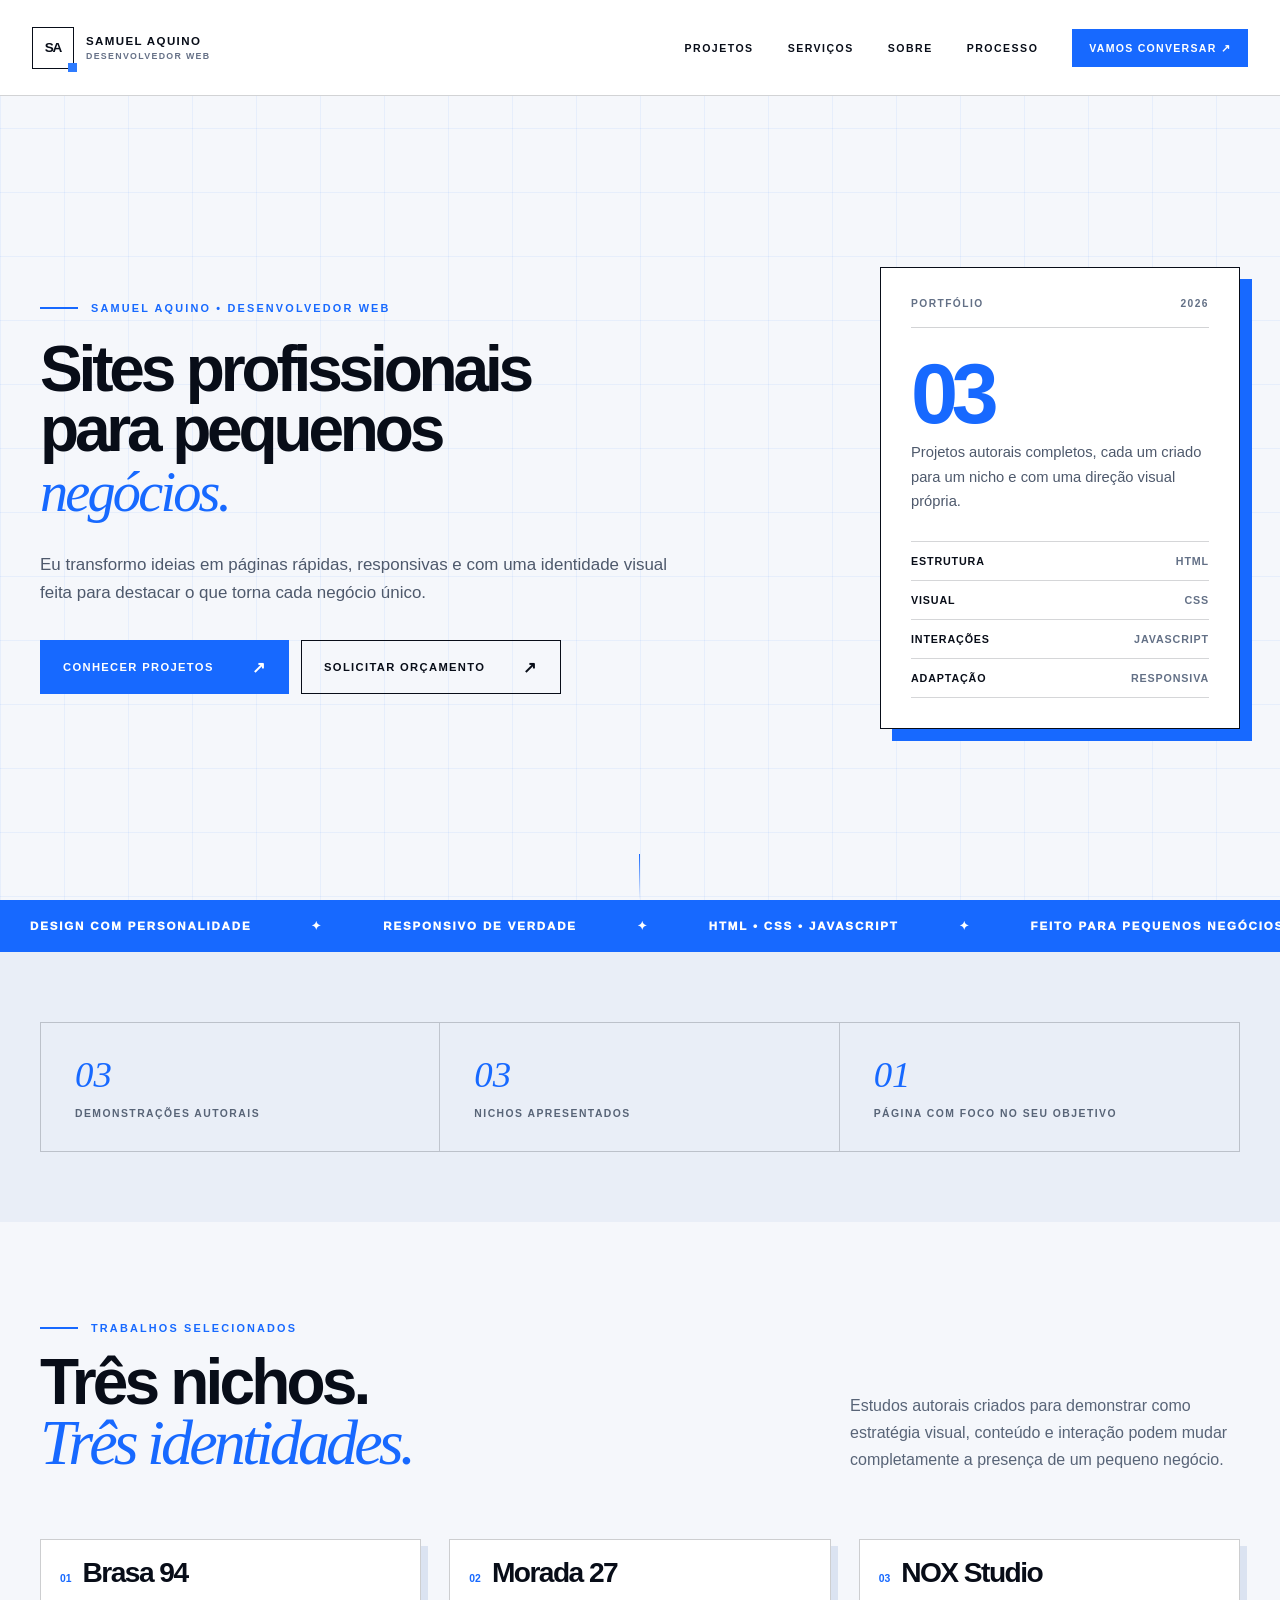
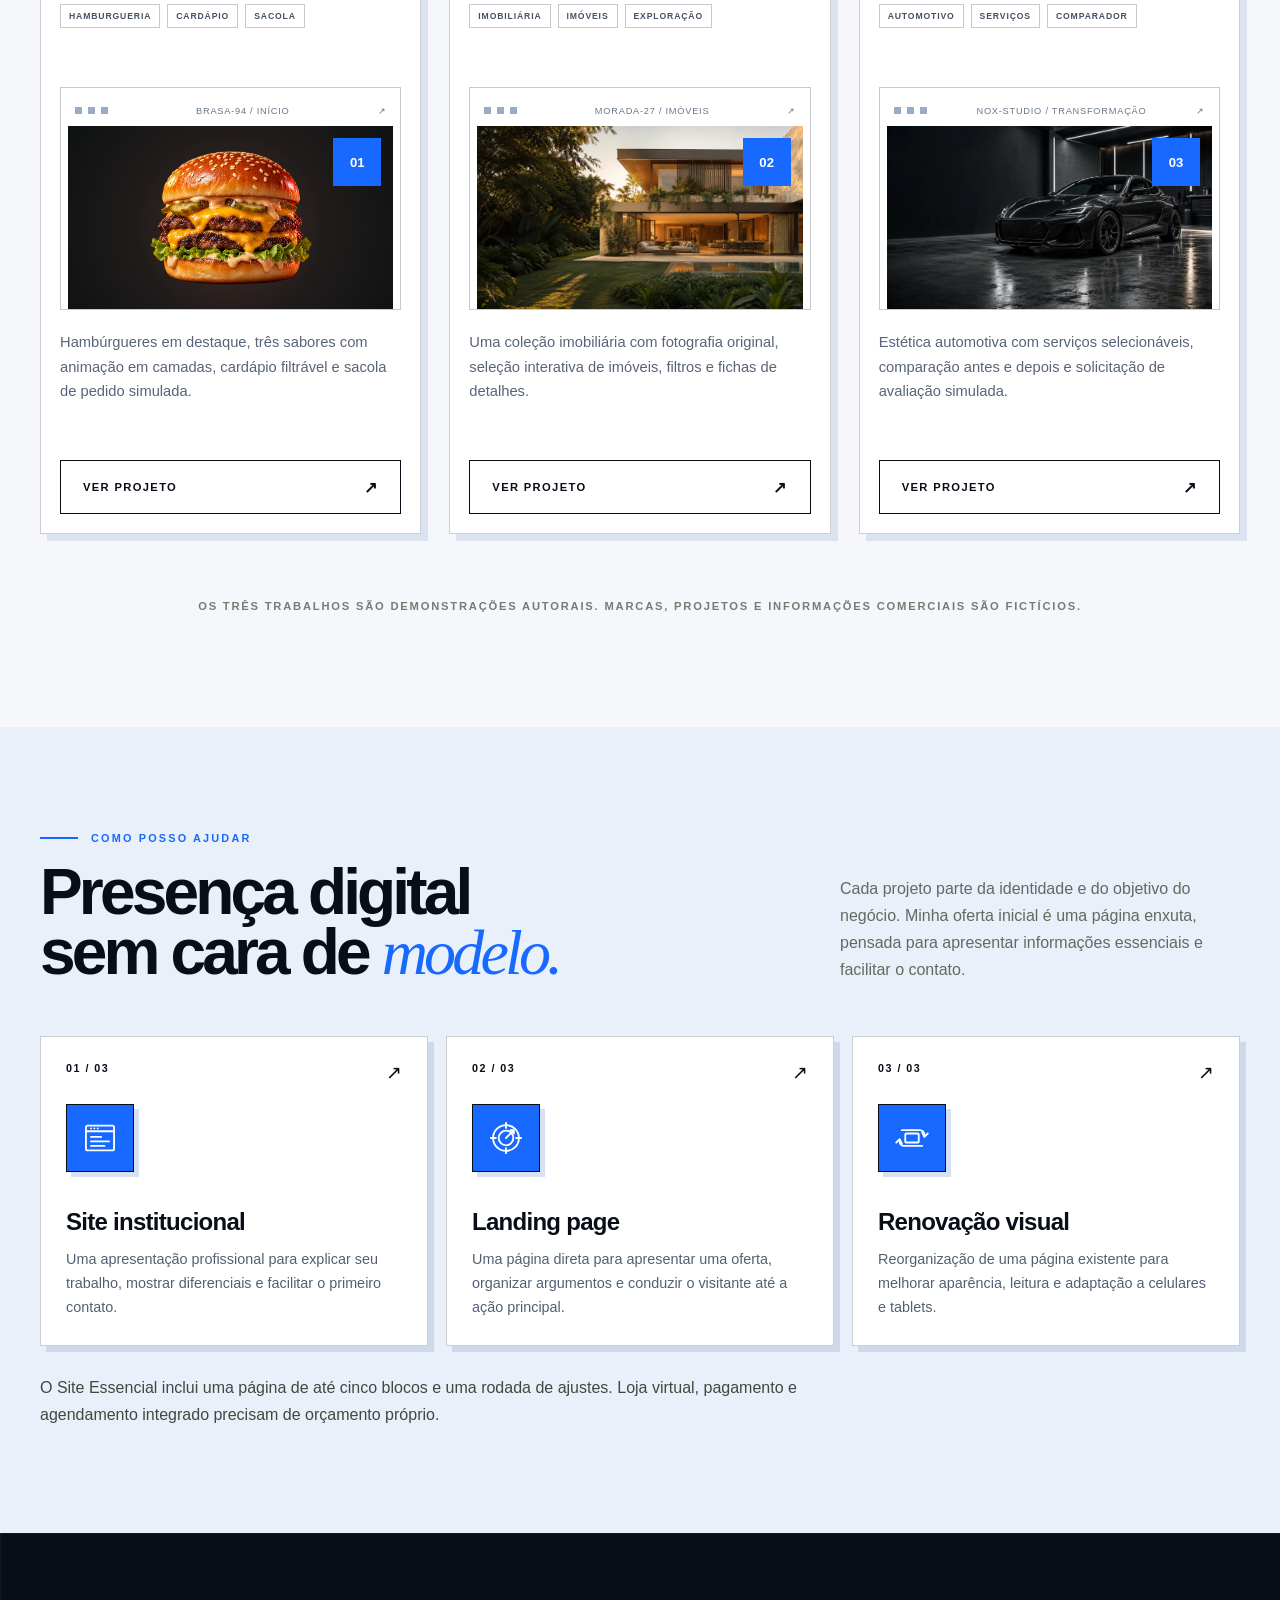
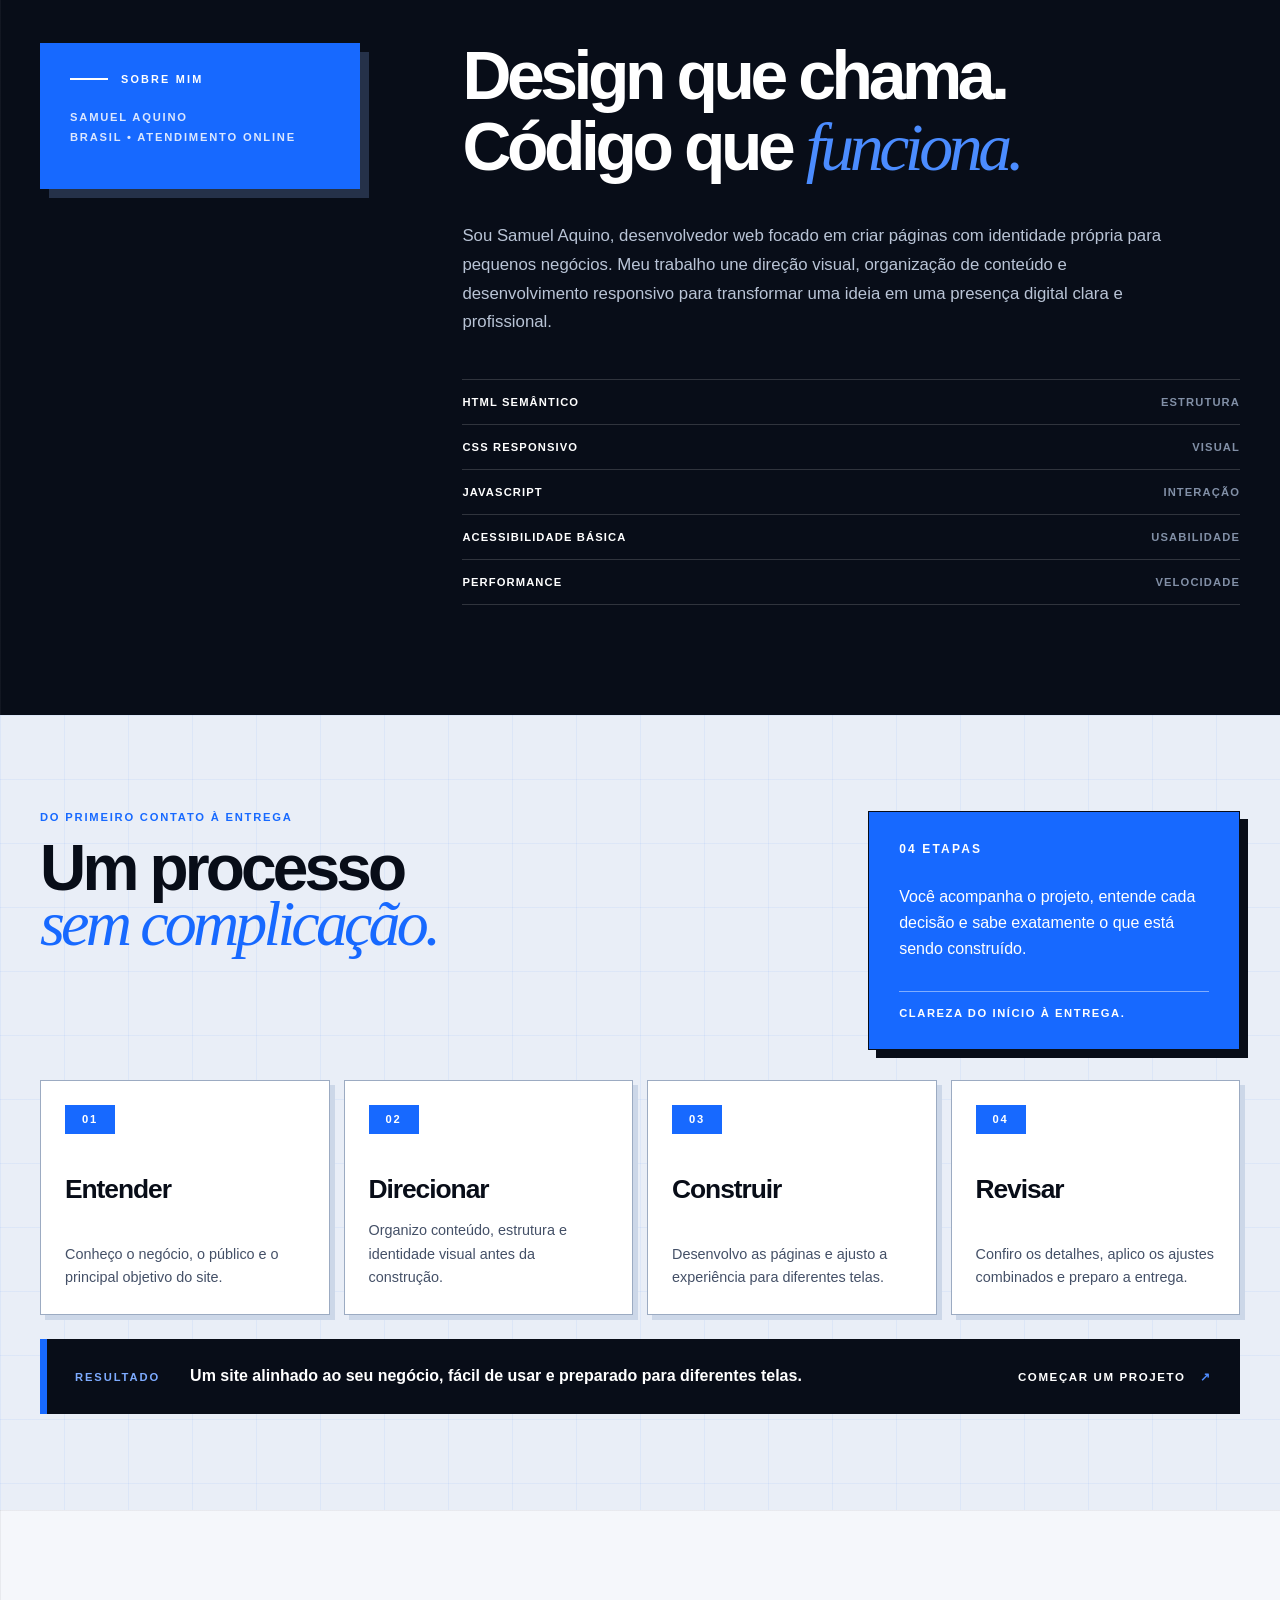
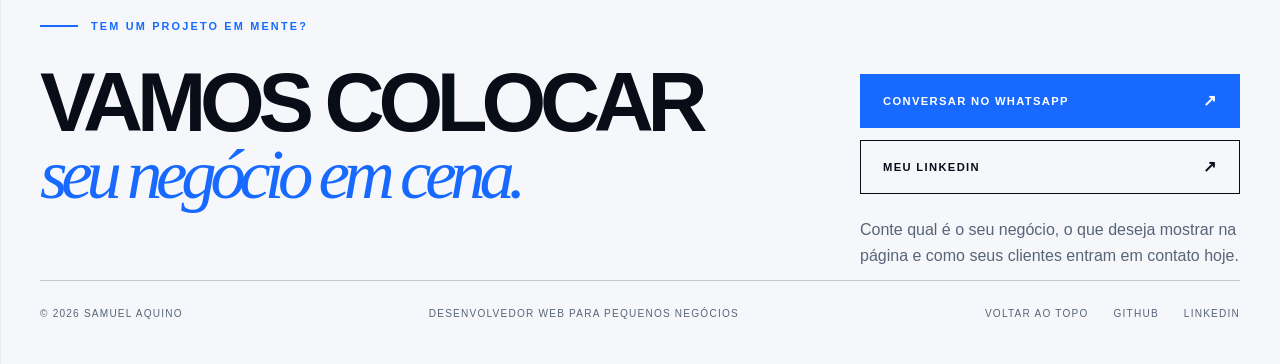
==== commit b72e2338: "Corrige prévia da NOX no portfólio" ====
--- a/index.html
+++ b/index.html
@@ -144,14 +144,14 @@
   .nav-links.open{transform:none;opacity:1;visibility:visible;pointer-events:auto;transition:opacity .18s ease}
 }
 /* Prévia consistente para os três projetos atuais */
-.work .project-media{display:block;position:relative;aspect-ratio:16/9;height:auto!important;min-height:0!important;max-height:none!important;overflow:hidden;background:#111819}
+.work .project[data-kind] .project-media{display:block;position:relative;aspect-ratio:16/9;height:auto!important;min-height:0!important;max-height:none!important;overflow:hidden;background:#111819}
 .work .project-media img{position:absolute;inset:0;width:100%;height:100%!important;object-fit:cover;object-position:center;transform:none!important}
 .work .project:hover .project-media img{transform:scale(1.025)!important}
 .work .project[data-kind="burger"] .project-media{background:radial-gradient(circle at 50% 55%,#493028 0%,#211c1b 48%,#0e1112 100%)}
 .work .project[data-kind="burger"] .project-media img{left:17%;width:66%;object-fit:contain}
 .work .project[data-kind="estate"] .project-media img{object-position:60% 50%}
 .work .project[data-kind="auto"] .project-media img{object-position:60% 50%}
-@media(max-width:620px){.work .project-media{aspect-ratio:4/3}.work .project[data-kind="burger"] .project-media img{left:7%;width:86%}}
+@media(max-width:620px){.work .project[data-kind] .project-media{aspect-ratio:4/3}.work .project[data-kind="burger"] .project-media img{left:7%;width:86%}}
 </style>
 </head>
 <body>
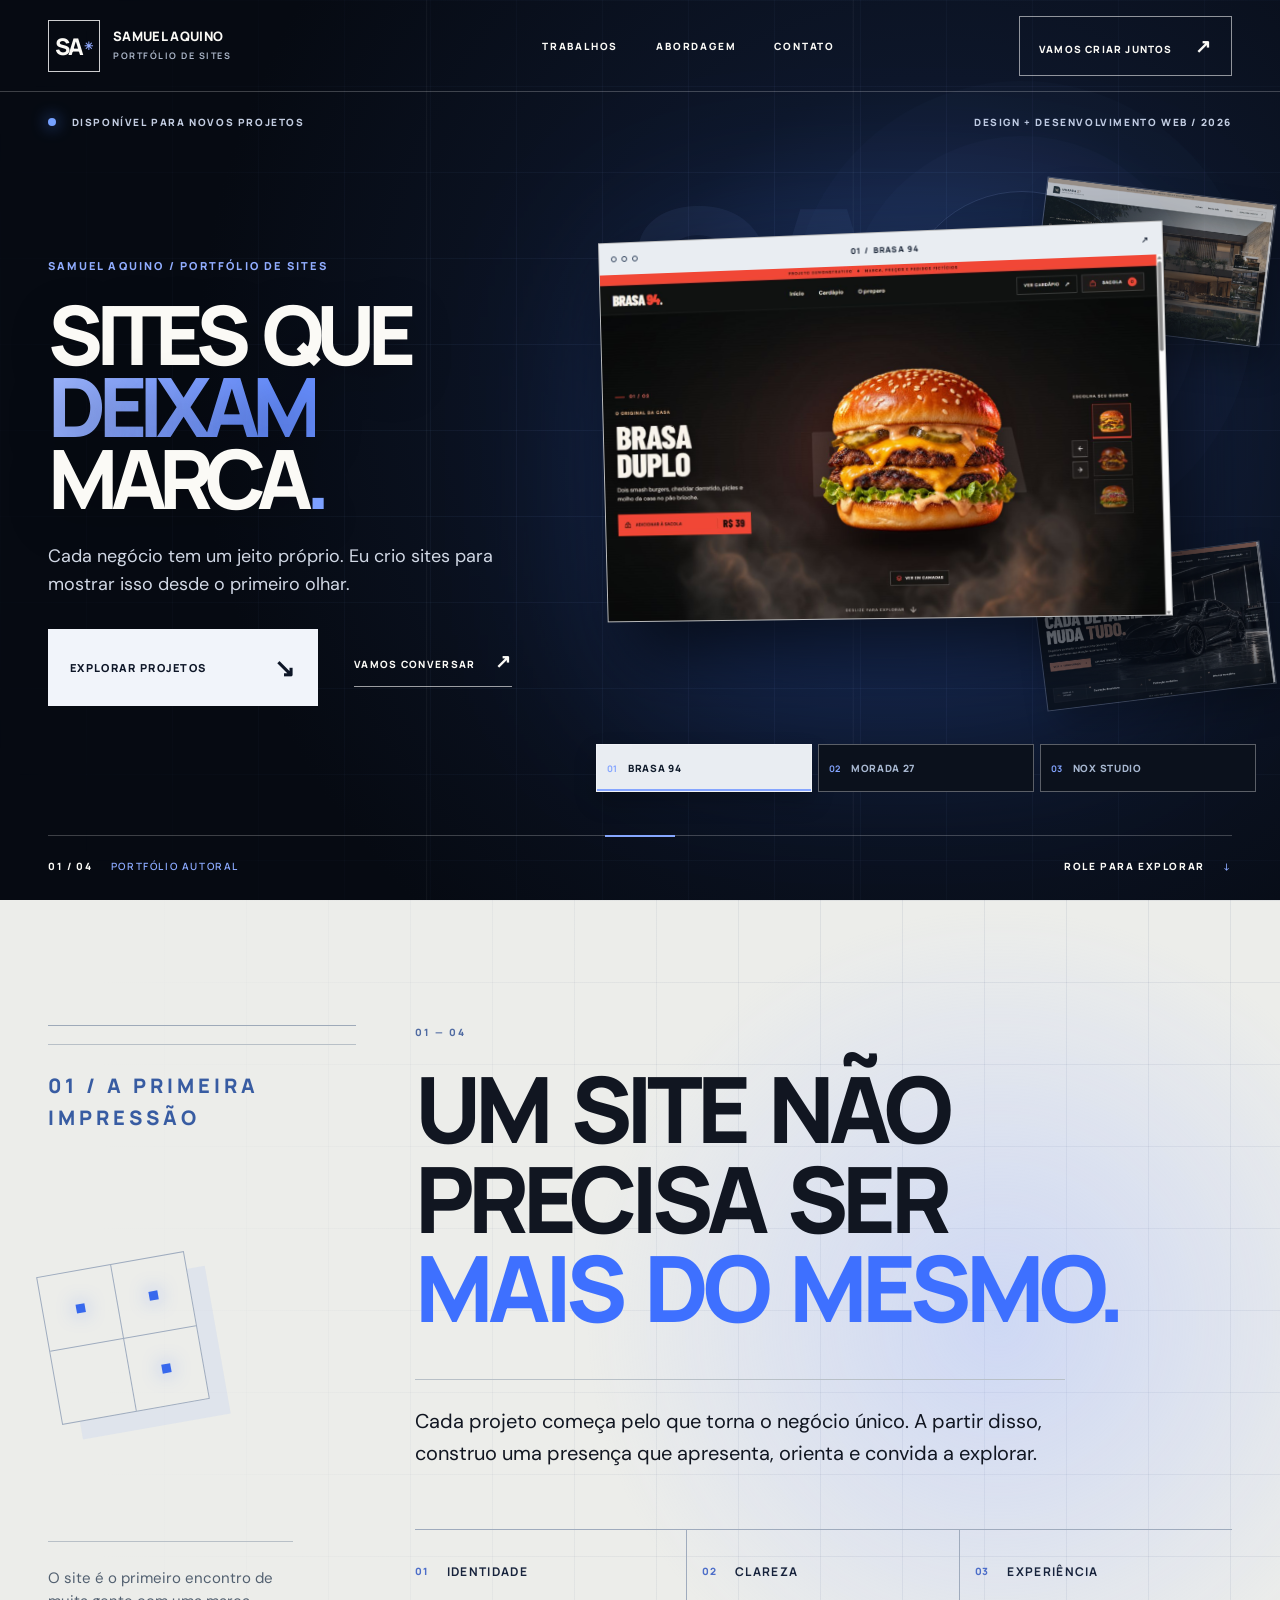
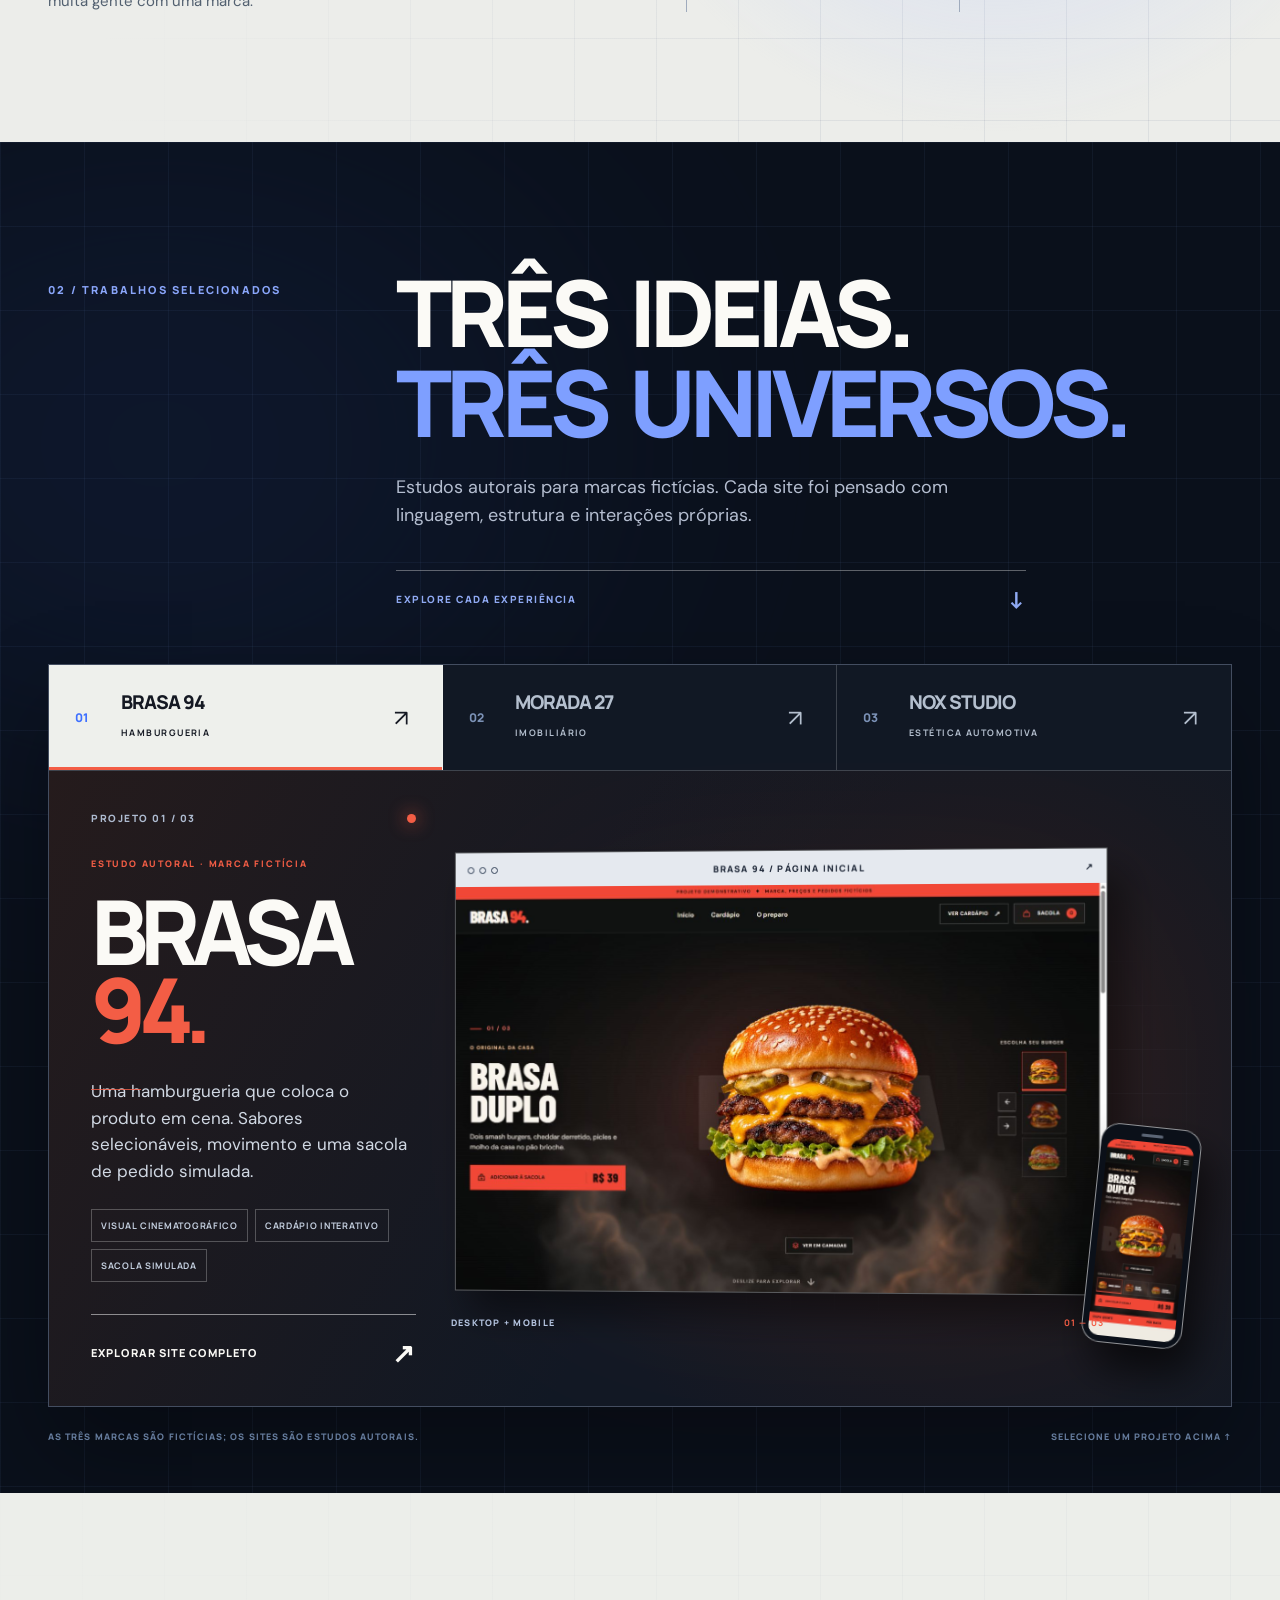
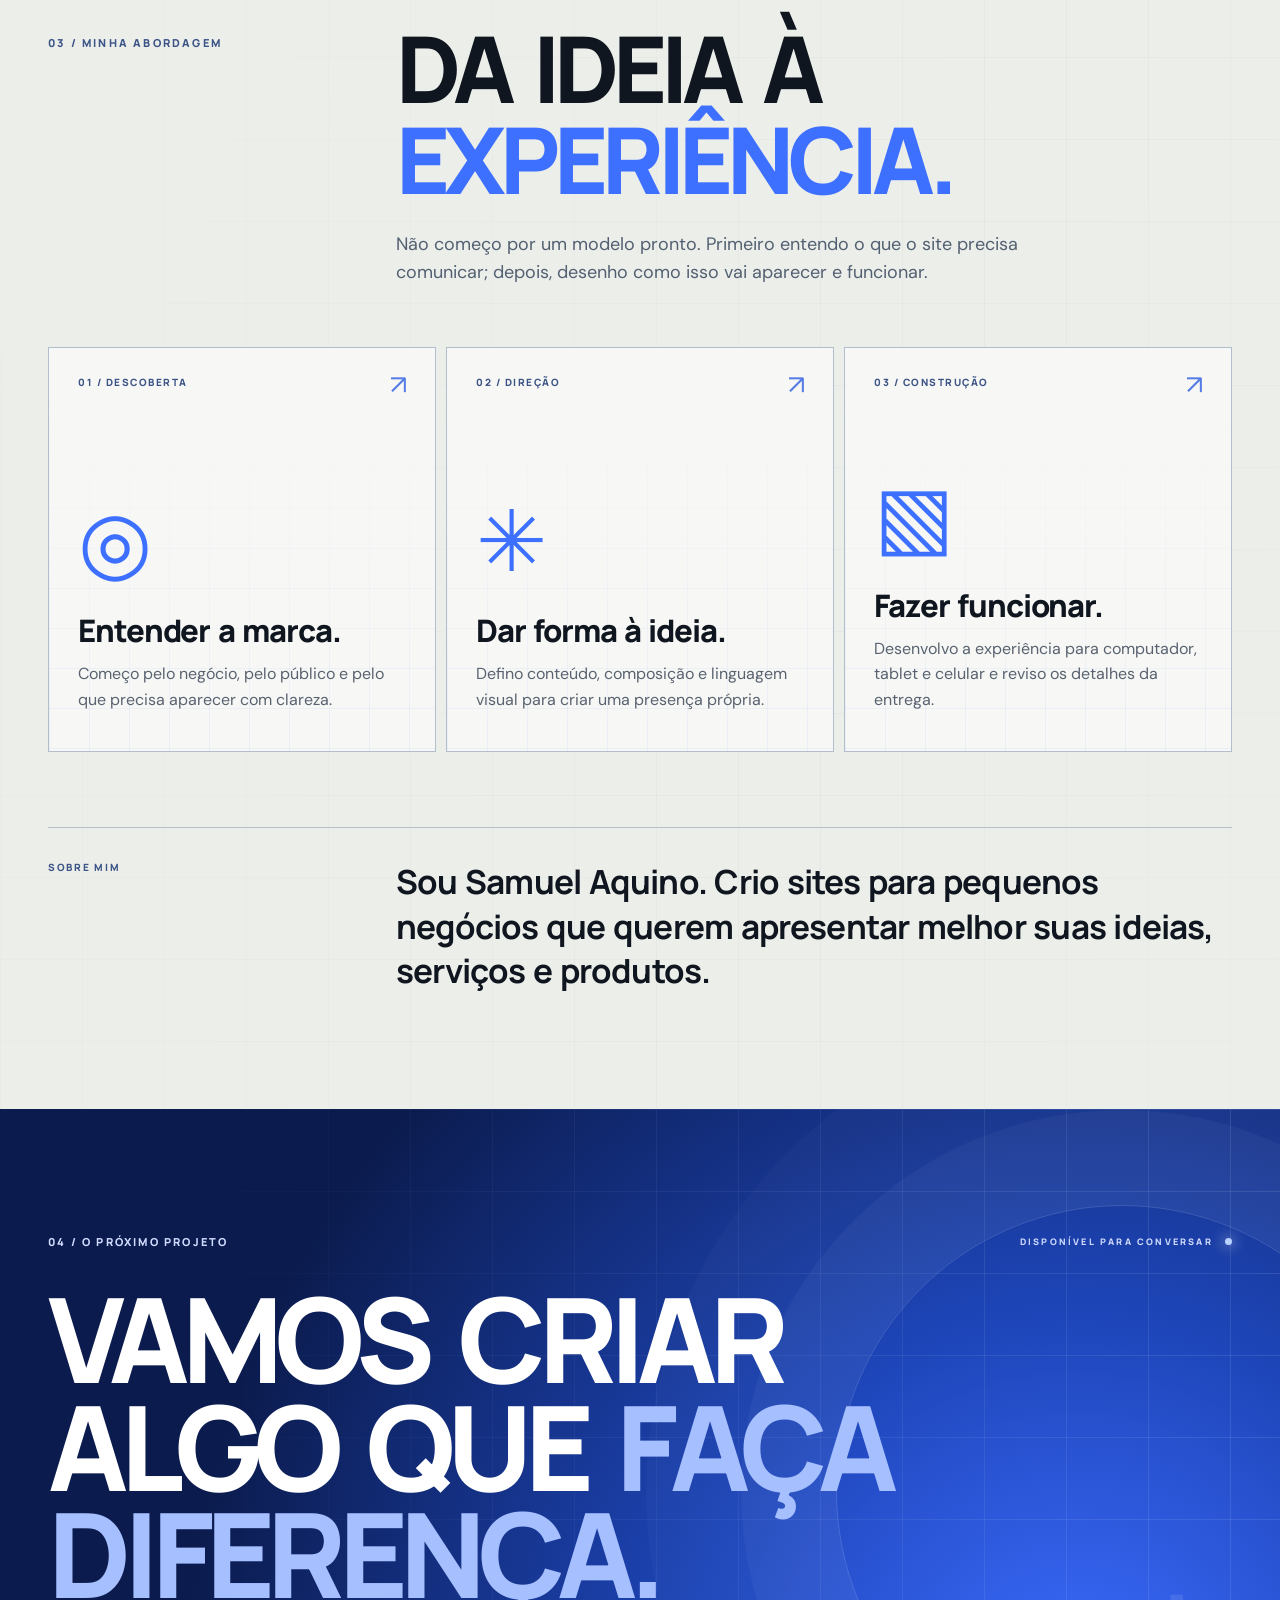
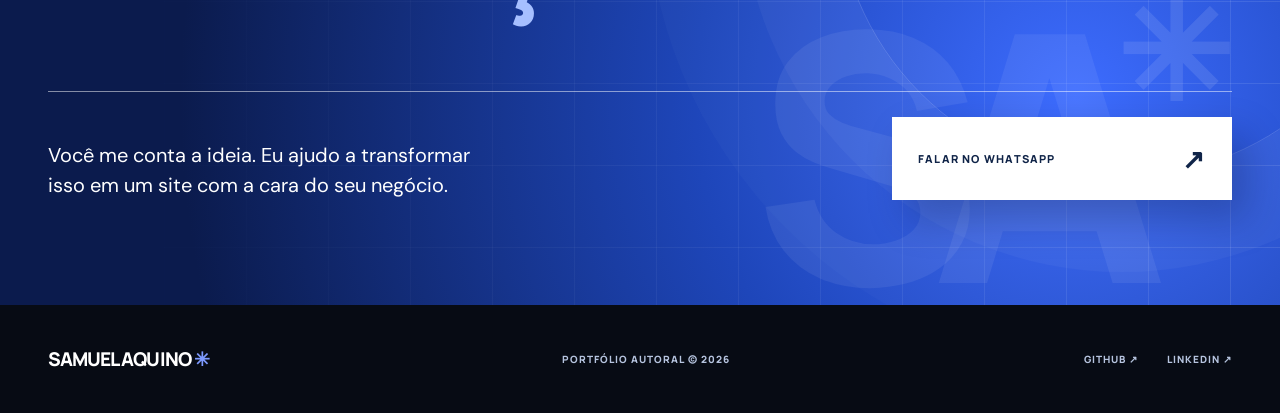
==== commit d19d167c: "Publica portfolio v3 na pagina principal" ====
--- a/index.html
+++ b/index.html
@@ -1,181 +1,82 @@
 <!doctype html>
 <html lang="pt-BR">
 <head>
-<meta charset="utf-8">
-<meta name="viewport" content="width=device-width,initial-scale=1">
-<meta name="description" content="Portfólio de Samuel Aquino, desenvolvedor web para pequenos negócios. Sites profissionais, rápidos e responsivos.">
-<meta name="theme-color" content="#0b0d0c">
-<title>Samuel Aquino — Desenvolvedor Web</title>
-<style>
-:root{--ink:#0b0d0c;--ink2:#141714;--lime:#c9ff45;--paper:#f2f1eb;--gray:#9a9d95;--line:rgba(255,255,255,.15);--ease:cubic-bezier(.2,.75,.15,1);--sans:Arial,Helvetica,sans-serif;--serif:Georgia,'Times New Roman',serif}
-*{box-sizing:border-box}html{scroll-behavior:smooth}body{margin:0;background:var(--ink);color:var(--paper);font-family:var(--sans);overflow-x:hidden}body.lock{overflow:hidden}::selection{background:var(--lime);color:var(--ink)}a{color:inherit;text-decoration:none}button{font:inherit;color:inherit;cursor:pointer}img{display:block;width:100%}.wrap{width:min(1360px,calc(100% - 80px));margin:auto}.mono{font-size:.7rem;font-weight:800;letter-spacing:.16em;text-transform:uppercase}.eyebrow{display:flex;align-items:center;gap:13px;color:var(--lime);font-size:.68rem;font-weight:900;letter-spacing:.2em;text-transform:uppercase}.eyebrow:before{content:"";width:38px;height:2px;background:currentColor}.section-title{margin:18px 0 0;font-size:clamp(3.3rem,7.2vw,7.4rem);font-weight:800;line-height:.88;letter-spacing:-.075em}.section-title i{font-family:var(--serif);font-weight:400}.btn{min-height:54px;padding:0 22px;border:1px solid currentColor;background:transparent;display:inline-flex;align-items:center;justify-content:space-between;gap:38px;font-size:.7rem;font-weight:900;letter-spacing:.12em;text-transform:uppercase;transition:.25s var(--ease)}.btn:after{content:"↗";font-size:1rem}.btn:hover{background:var(--paper);color:var(--ink)}.btn.lime{background:var(--lime);border-color:var(--lime);color:var(--ink)}.btn.lime:hover{background:var(--paper);border-color:var(--paper)}
-.grid-bg{background-image:linear-gradient(rgba(255,255,255,.035) 1px,transparent 1px),linear-gradient(90deg,rgba(255,255,255,.035) 1px,transparent 1px);background-size:64px 64px}.nav{position:absolute;z-index:15;top:0;left:0;width:100%;height:96px;border-bottom:1px solid var(--line)}.nav-inner{width:min(1440px,calc(100% - 64px));height:100%;margin:auto;display:flex;align-items:center;justify-content:space-between}.brand{display:flex;align-items:center;gap:12px;font-size:.72rem;font-weight:900;letter-spacing:.12em;text-transform:uppercase}.brand-mark{position:relative;width:42px;height:42px;border:1px solid rgba(255,255,255,.45);display:grid;place-items:center;font-size:.85rem;letter-spacing:-.08em}.brand-mark:after{content:"";position:absolute;right:-4px;bottom:-4px;width:9px;height:9px;background:var(--lime)}.brand small{display:block;margin-top:4px;color:var(--gray);font-size:.55rem;font-weight:700;letter-spacing:.15em}.nav-links{display:flex;align-items:center;gap:34px}.nav-links>a:not(.nav-cta){font-size:.66rem;font-weight:900;letter-spacing:.14em;text-transform:uppercase}.nav-links>a:not(.nav-cta):hover{color:var(--lime)}.nav-cta{padding:13px 17px;background:var(--lime);color:var(--ink);font-size:.66rem;font-weight:900;letter-spacing:.12em;text-transform:uppercase}.menu{display:none;width:45px;height:45px;border:1px solid var(--line);background:transparent}.menu span,.menu span:before,.menu span:after{display:block;width:20px;height:1px;background:currentColor;content:"";transition:.2s}.menu span{position:relative;margin:auto}.menu span:before{position:absolute;top:-6px}.menu span:after{position:absolute;top:6px}.menu.open span{background:transparent}.menu.open span:before{top:0;transform:rotate(45deg)}.menu.open span:after{top:0;transform:rotate(-45deg)}
-.hero{position:relative;min-height:800px;height:100svh;padding-top:96px;overflow:hidden}.hero:before{content:"";position:absolute;width:660px;height:660px;right:-230px;top:45px;border:1px solid rgba(201,255,69,.22);border-radius:50%;box-shadow:0 0 100px rgba(201,255,69,.04)}.hero:after{content:"";position:absolute;width:230px;height:230px;right:150px;top:270px;border-radius:50%;background:var(--lime);filter:blur(90px);opacity:.12}.hero-grid{height:100%;min-height:704px;display:grid;grid-template-columns:minmax(0,1.35fr) .65fr;align-items:end;padding:70px 0 54px}.hero-copy{position:relative;z-index:1}.hero .eyebrow{margin-bottom:28px}.hero h1{max-width:1050px;margin:0;font-size:clamp(4.7rem,9.5vw,10.2rem);font-weight:900;line-height:.78;letter-spacing:-.095em;text-transform:uppercase}.hero h1 span{display:block}.hero h1 .outline{color:transparent;-webkit-text-stroke:1.5px var(--paper)}.hero h1 i{position:relative;z-index:1;color:var(--lime);font:italic 400 .88em/1 var(--serif);text-transform:none;letter-spacing:-.06em}.hero-side{position:relative;z-index:1;max-width:330px;justify-self:end;padding-bottom:13px}.hero-side p{margin:0 0 27px;color:#c0c2bb;font-size:1rem;line-height:1.65}.hero-side .btn{width:100%}.hero-index{position:absolute;right:32px;bottom:55px;writing-mode:vertical-rl;color:#777b73;font-size:.58rem;letter-spacing:.2em;text-transform:uppercase}.hero-code{position:absolute;top:150px;right:8vw;color:rgba(255,255,255,.2);font:700 .61rem/1.7 monospace;letter-spacing:.08em}.hero-scroll{position:absolute;left:50%;bottom:0;width:1px;height:46px;background:linear-gradient(var(--lime),transparent)}
-.ticker{overflow:hidden;border-top:1px solid var(--line);border-bottom:1px solid var(--line);background:var(--lime);color:var(--ink)}.ticker-track{width:max-content;display:flex;animation:ticker 24s linear infinite}.ticker span{padding:18px 30px;font-size:.72rem;font-weight:950;letter-spacing:.16em;text-transform:uppercase}.ticker span:after{content:"✦";margin-left:60px}@keyframes ticker{to{transform:translateX(-50%)}}
-.proof{padding:70px 0}.proof-grid{display:grid;grid-template-columns:repeat(3,1fr);border:1px solid var(--line)}.proof-item{padding:30px 34px;border-right:1px solid var(--line)}.proof-item:last-child{border-right:0}.proof-item strong{display:block;margin-bottom:7px;font:italic 400 2.3rem var(--serif);color:var(--lime)}.proof-item span{color:var(--gray);font-size:.65rem;font-weight:800;letter-spacing:.14em;text-transform:uppercase}
-.work{padding:110px 0 145px}.work-head{display:grid;grid-template-columns:1fr 390px;gap:70px;align-items:end;margin-bottom:85px}.work-head p{margin:0;color:var(--gray);font-size:1rem;line-height:1.7}.project{position:relative;margin-bottom:115px}.project:last-child{margin-bottom:0}.project-top{display:flex;align-items:end;justify-content:space-between;gap:30px;margin-bottom:20px}.project-title{display:flex;align-items:baseline;gap:20px}.project-title small{color:var(--lime);font-size:.65rem;font-weight:900}.project-title h3{margin:0;font-size:clamp(2.2rem,4.2vw,4.8rem);line-height:.95;letter-spacing:-.055em}.project-tags{display:flex;flex-wrap:wrap;justify-content:flex-end;gap:7px}.project-tags span{padding:8px 10px;border:1px solid var(--line);border-radius:99px;color:#afb2aa;font-size:.58rem;font-weight:800;letter-spacing:.1em;text-transform:uppercase}.project-frame{position:relative;padding:12px 12px 0;border:1px solid var(--line);background:#1b1d1b;overflow:hidden}.browser-bar{height:38px;padding:0 12px;display:flex;align-items:center;justify-content:space-between;color:#7f837b;font-size:.58rem;letter-spacing:.08em;text-transform:uppercase}.browser-dots{display:flex;gap:6px}.browser-dots i{width:7px;height:7px;border-radius:50%;background:#4b4f49}.project-media{position:relative;height:min(67vw,720px);max-height:720px;overflow:hidden;background:#232622}.project-media:after{content:"";position:absolute;inset:0;background:linear-gradient(0deg,rgba(0,0,0,.45),transparent 45%);opacity:.55;transition:.4s}.project-media img{height:100%;object-fit:cover;transition:transform .9s var(--ease),filter .5s}.project:hover .project-media img{transform:scale(1.025)}.project:hover .project-media:after{opacity:.2}.project-number{position:absolute;z-index:2;right:22px;top:20px;width:76px;height:76px;border-radius:50%;background:var(--lime);color:var(--ink);display:grid;place-items:center;font:italic 1.5rem var(--serif);transform:rotate(9deg)}.project-bottom{display:grid;grid-template-columns:1fr auto;gap:40px;align-items:start;padding-top:24px}.project-bottom p{max-width:690px;margin:0;color:#aeb1aa;font-size:1rem;line-height:1.7}.project-bottom .btn{min-width:210px}.project:nth-of-type(2) .project-frame{background:#f2e7d0}.project:nth-of-type(3) .project-frame{background:#cbbca7}
-.services{padding:125px 0;background:var(--paper);color:var(--ink)}.services-head{display:grid;grid-template-columns:1fr 440px;align-items:end;gap:70px;margin-bottom:70px}.services .eyebrow{color:#475826}.services-head p{margin:0;color:#656861;line-height:1.7}.service-grid{display:grid;grid-template-columns:repeat(3,1fr);border-top:1px solid var(--ink);border-bottom:1px solid var(--ink)}.service{position:relative;min-height:390px;padding:28px;border-right:1px solid rgba(11,13,12,.25);display:flex;flex-direction:column;overflow:hidden;transition:.3s}.service:last-child{border-right:0}.service:hover{background:var(--lime)}.service-no{font-size:.67rem;font-weight:900;letter-spacing:.14em}.service-icon{width:62px;height:62px;margin:55px 0 40px;border:1px solid currentColor;border-radius:50%;display:grid;place-items:center;font-size:1.4rem}.service h3{margin:auto 0 15px;font-size:1.65rem;letter-spacing:-.03em}.service p{margin:0;color:#60645c;font-size:.9rem;line-height:1.65}.service-arrow{position:absolute;right:25px;top:24px;font-size:1.2rem;transition:.25s}.service:hover .service-arrow{transform:translate(4px,-4px)}
-.about{padding:135px 0}.about-grid{display:grid;grid-template-columns:.75fr 1.25fr;gap:10vw}.about-label{position:sticky;top:40px;height:max-content}.about-copy h2{margin:0;font-size:clamp(3rem,6.3vw,7rem);line-height:.95;letter-spacing:-.065em}.about-copy h2 i{color:var(--lime);font:italic 400 1em var(--serif)}.about-copy>p{max-width:760px;margin:45px 0 55px;color:#afb2aa;font-size:1.18rem;line-height:1.7}.skills{border-top:1px solid var(--line)}.skill{display:grid;grid-template-columns:1fr auto;padding:19px 0;border-bottom:1px solid var(--line);font-size:.74rem;font-weight:800;letter-spacing:.1em;text-transform:uppercase}.skill span:last-child{color:#747870}
-.process{padding:120px 0;background:var(--lime);color:var(--ink)}.process-top{display:flex;align-items:end;justify-content:space-between;gap:40px;margin-bottom:65px}.process-top .section-title{max-width:850px}.process-top p{max-width:310px;margin:0;line-height:1.65}.process-list{counter-reset:step;border-top:2px solid var(--ink)}.process-item{counter-increment:step;display:grid;grid-template-columns:110px 1fr 1fr;padding:28px 0;border-bottom:1px solid rgba(11,13,12,.35);align-items:center;gap:25px}.process-item:before{content:"0" counter(step);font:italic 1.5rem var(--serif)}.process-item h3{margin:0;font-size:clamp(1.5rem,2.6vw,2.8rem);letter-spacing:-.04em}.process-item p{max-width:520px;margin:0;color:#3e443a;line-height:1.65}
-.contact{position:relative;padding:145px 0 60px;overflow:hidden}.contact:before{content:"";position:absolute;width:600px;height:600px;right:-250px;bottom:-250px;border:1px solid rgba(201,255,69,.22);border-radius:50%}.contact-head{max-width:1100px}.contact h2{margin:17px 0 50px;font-size:clamp(4rem,10vw,10.8rem);font-weight:900;line-height:.78;letter-spacing:-.095em;text-transform:uppercase}.contact h2 i{display:block;color:var(--lime);font:italic 400 .85em/1 var(--serif);text-transform:none}.contact-actions{display:flex;flex-wrap:wrap;gap:12px}.contact-actions .btn{min-width:230px}.contact-note{max-width:460px;margin:40px 0 110px;color:var(--gray);line-height:1.65}.footer{padding-top:27px;border-top:1px solid var(--line);display:flex;align-items:center;justify-content:space-between;color:#757971;font-size:.63rem;letter-spacing:.12em;text-transform:uppercase}.footer-links{display:flex;gap:25px}.footer-links a:hover{color:var(--lime)}
-.to-top{position:fixed;z-index:12;right:22px;bottom:22px;width:48px;height:48px;border:0;border-radius:50%;background:var(--lime);color:var(--ink);display:grid;place-items:center;opacity:0;transform:translateY(10px);pointer-events:none;transition:.25s}.to-top.show{opacity:1;transform:none;pointer-events:auto}.reveal{opacity:0;transform:translateY(30px);transition:opacity .7s var(--ease),transform .7s var(--ease)}.reveal.visible{opacity:1;transform:none}
-@media(max-width:980px){.wrap{width:min(100% - 48px,900px)}.nav-inner{width:calc(100% - 40px)}.nav-links{position:fixed;z-index:20;inset:96px 0 auto;height:calc(100dvh - 96px);padding:46px 25px;background:var(--ink);display:flex;flex-direction:column;align-items:flex-start;gap:29px;transform:translateX(100%);transition:.35s var(--ease)}.nav-links.open{transform:none}.nav-links>a:not(.nav-cta){font-size:2rem;letter-spacing:-.03em;text-transform:none}.nav-cta{padding:16px 20px;font-size:.78rem}.menu{display:block}.hero{height:auto;min-height:850px}.hero-grid{min-height:850px;grid-template-columns:1fr;align-content:end;gap:45px;padding-bottom:55px}.hero h1{font-size:clamp(4.7rem,13vw,8rem)}.hero-side{justify-self:start;max-width:480px}.hero-side .btn{width:auto}.hero-code,.hero-index{display:none}.proof-grid{grid-template-columns:1fr}.proof-item{border-right:0;border-bottom:1px solid var(--line)}.proof-item:last-child{border-bottom:0}.work-head,.services-head{grid-template-columns:1fr;gap:35px}.project-media{height:62vw}.project-bottom{grid-template-columns:1fr}.project-bottom .btn{width:max-content}.service-grid{grid-template-columns:1fr}.service{min-height:280px;border-right:0;border-bottom:1px solid rgba(11,13,12,.25)}.service:last-child{border-bottom:0}.service-icon{margin:35px 0}.about-grid{grid-template-columns:1fr;gap:50px}.about-label{position:static}.process-top{display:block}.process-top p{margin-top:28px}.process-item{grid-template-columns:75px 1fr}.process-item p{grid-column:2}.footer{align-items:flex-start;gap:30px}.footer-links{flex-direction:column;gap:10px}}
-@media(max-width:620px){.wrap{width:calc(100% - 30px)}.nav{height:82px}.nav-inner{width:calc(100% - 28px)}.nav-links{inset:82px 0 auto;height:calc(100dvh - 82px)}.brand-mark{width:37px;height:37px}.brand>span:last-child{font-size:.65rem}.hero{min-height:750px;padding-top:82px}.hero-grid{min-height:668px;padding:70px 0 38px;gap:35px}.hero h1{font-size:clamp(3.5rem,18vw,5.4rem);line-height:.82;letter-spacing:-.085em}.hero h1 i{line-height:1.05}.hero-side p{font-size:.94rem}.hero-side .btn{width:100%}.ticker span{padding:15px 20px}.ticker span:after{margin-left:40px}.proof{padding:45px 0}.proof-item{padding:24px}.work{padding:80px 0 100px}.work-head{margin-bottom:55px}.section-title{font-size:clamp(3rem,15vw,5rem);line-height:.92}.project{margin-bottom:80px}.project-top{display:block}.project-title{gap:12px}.project-title h3{font-size:2.2rem}.project-tags{justify-content:flex-start;margin-top:17px}.project-frame{padding:7px 7px 0}.browser-bar{height:31px}.project-media{height:78vw;min-height:285px}.project-number{right:12px;top:12px;width:55px;height:55px;font-size:1rem}.project-bottom{gap:24px}.project-bottom .btn{width:100%}.services{padding:90px 0}.services-head{margin-bottom:45px}.service{min-height:270px;padding:24px}.about{padding:90px 0}.about-copy>p{margin:32px 0 42px;font-size:1rem}.process{padding:90px 0}.process-top{margin-bottom:42px}.process-item{grid-template-columns:48px 1fr;padding:23px 0;gap:12px}.process-item:before{font-size:1.15rem}.process-item h3{font-size:1.55rem}.process-item p{font-size:.9rem}.contact{padding:100px 0 38px}.contact h2{font-size:clamp(3.7rem,18vw,5.8rem);line-height:.82}.contact-actions{display:grid}.contact-actions .btn{width:100%}.contact-note{margin-bottom:75px}.footer{display:grid;text-align:center;justify-content:center}.footer-links{align-items:center}.to-top{right:13px;bottom:13px}}
-@media(prefers-reduced-motion:reduce){html{scroll-behavior:auto}*,*:before,*:after{animation:none!important;transition:none!important}.reveal{opacity:1;transform:none}}
-/* Direção visual v2 — azul, preto e superfícies claras */
-:root{--ink:#080d18;--ink2:#101827;--lime:#1769ff;--paper:#f5f7fb;--gray:#657083;--line:rgba(8,13,24,.17)}
-body{background:var(--paper);color:var(--ink)}
-.nav{color:#fff;border-bottom-color:rgba(255,255,255,.18)}.brand small{color:#aebbd0}.brand-mark{border-color:rgba(255,255,255,.45)}.brand-mark:after{background:#2f7cff}.menu{border-color:rgba(255,255,255,.25)}
-.hero{background:#080d18;color:#fff}.hero:before,.hero:after{display:none}.hero.grid-bg,.about.grid-bg{background-image:linear-gradient(rgba(255,255,255,.045) 1px,transparent 1px),linear-gradient(90deg,rgba(255,255,255,.045) 1px,transparent 1px)}.hero h1 i,.eyebrow{color:#4b8cff}.hero-side p{color:#c4cede}.hero .btn.lime{background:#1769ff;border-color:#1769ff;color:#fff}.hero .btn.lime:hover{background:#fff;border-color:#fff;color:#080d18}.hero-scroll{background:linear-gradient(#4b8cff,transparent)}
-.ticker{background:#1769ff;color:#fff;border-color:#1769ff}
-.proof{background:#e9eef7}.proof-grid{border-color:rgba(8,13,24,.2)}.proof-item{border-color:rgba(8,13,24,.18)}.proof-item strong{color:#1769ff}.proof-item span{color:#586477}
-.work{background:#f5f7fb}.work .eyebrow{color:#1769ff}.work-head p,.project-bottom p{color:#586477}.project-tags span{border-color:rgba(8,13,24,.22);border-radius:0;color:#465166;background:#fff}.project-frame,.project:nth-of-type(2) .project-frame,.project:nth-of-type(3) .project-frame{border-color:rgba(8,13,24,.22);background:#fff;box-shadow:10px 10px 0 #dbe3f1}.browser-bar{color:#69758a}.browser-dots i{border-radius:0;background:#9aabc7}.project-media:after{background:linear-gradient(0deg,rgba(8,13,24,.12),transparent 38%);opacity:.3}.project:hover .project-media:after{opacity:0}.project-number{border-radius:0;background:#1769ff;color:#fff;transform:none;font-family:var(--sans);font-style:normal;font-weight:900}.project-bottom .btn{border-color:#080d18}.project-bottom .btn:hover{background:#1769ff;border-color:#1769ff;color:#fff}
-.services{background:#eaf0fa}.services .eyebrow{color:#1769ff}.service-grid{border-color:#080d18}.service{border-color:rgba(8,13,24,.2)}.service:hover{background:#1769ff;color:#fff}.service:hover p{color:#dce7ff}.service-icon{border-radius:0;background:#fff;color:#1769ff;border-color:#080d18}.service p{color:#536074}
-.about{background:#080d18;color:#fff}.about .eyebrow,.about-copy h2 i{color:#4b8cff}.about-copy>p{color:#b9c4d6}.skills{border-color:rgba(255,255,255,.16)}.skill{border-color:rgba(255,255,255,.16)}.skill span:last-child{color:#8290a7}
-.process{background:#1769ff;color:#fff}.process-list{border-color:#fff}.process-item{border-color:rgba(255,255,255,.32)}.process-item p{color:#dce7ff}
-.contact{background:#f5f7fb;color:#080d18}.contact:before{display:none}.contact.grid-bg{background-image:linear-gradient(rgba(8,13,24,.055) 1px,transparent 1px),linear-gradient(90deg,rgba(8,13,24,.055) 1px,transparent 1px)}.contact .eyebrow,.contact h2 i{color:#1769ff}.contact .btn.lime{background:#1769ff;border-color:#1769ff;color:#fff}.contact .btn.lime:hover{background:#080d18;border-color:#080d18}.contact-note{color:#586477}.footer{border-color:rgba(8,13,24,.2);color:#586477}.footer-links a:hover{color:#1769ff}
-.to-top{border-radius:0;background:#1769ff;color:#fff}
-@media(max-width:980px){.nav-links{background:#080d18;color:#fff}.proof-item{border-color:rgba(8,13,24,.18)}.service{border-color:rgba(8,13,24,.2)}}
-/* Abertura v3 — hierarquia mais clara e organizada */
-.hero{min-height:720px;height:100svh;max-height:900px;padding-top:96px}
-.hero-grid{height:100%;min-height:624px;grid-template-columns:minmax(0,1fr) 360px;align-items:center;gap:8vw;padding:55px 0}
-.hero-copy{max-width:900px}
-.hero .eyebrow{margin-bottom:25px}
-.hero h1{max-width:900px;margin:0;font-size:clamp(3.7rem,5vw,5.8rem);font-weight:900;line-height:.94;letter-spacing:-.065em;text-transform:none}
-.hero h1 span{display:block}.hero h1 i{color:#4b8cff;font:italic 400 .88em/1 var(--serif);letter-spacing:-.05em}
-.hero-lead{max-width:650px;margin:30px 0 32px;color:#c4cede;font-size:1.06rem;line-height:1.7}
-.hero-actions{display:flex;flex-wrap:wrap;gap:12px}.hero-actions .btn{min-width:210px}.hero-actions .btn:not(.lime):hover{background:#fff;color:#080d18}
-.hero-panel{position:relative;z-index:1;padding:30px;border:1px solid rgba(255,255,255,.2);background:#101827;box-shadow:10px 10px 0 #1769ff}
-.hero-panel-label{display:flex;justify-content:space-between;padding-bottom:18px;border-bottom:1px solid rgba(255,255,255,.16);color:#93a0b5;font-size:.64rem;font-weight:900;letter-spacing:.14em;text-transform:uppercase}
-.hero-panel strong{display:block;margin:24px 0 4px;color:#4b8cff;font-size:5.3rem;line-height:1;letter-spacing:-.08em}
-.hero-panel>p{margin:0 0 28px;color:#c4cede;font-size:.92rem;line-height:1.65}
-.hero-facts{border-top:1px solid rgba(255,255,255,.16)}.hero-facts div{display:flex;justify-content:space-between;gap:20px;padding:13px 0;border-bottom:1px solid rgba(255,255,255,.16);font-size:.67rem;font-weight:800;letter-spacing:.08em;text-transform:uppercase}.hero-facts span:last-child{color:#8e9caf}
-.hero-index,.hero-code{display:none}.hero-scroll{left:calc(50% - 1px)}
-@media(max-width:980px){.hero{height:auto;max-height:none;min-height:820px}.hero-grid{min-height:724px;grid-template-columns:1fr;align-content:center;gap:50px;padding:70px 0}.hero h1{font-size:clamp(3.7rem,9vw,5.8rem)}.hero-panel{width:100%;max-width:620px}.hero-actions .btn{width:auto}}
-@media(max-width:620px){.hero{min-height:780px}.hero-grid{min-height:698px;padding:55px 0 45px;gap:38px}.hero h1{font-size:clamp(3.2rem,14.5vw,4.5rem);line-height:.94;letter-spacing:-.065em}.hero-lead{margin:24px 0 27px;font-size:.96rem}.hero-actions{display:grid}.hero-actions .btn{width:100%}.hero-panel{padding:23px;box-shadow:7px 7px 0 #1769ff}.hero-panel strong{font-size:4.2rem;margin-top:18px}.hero-panel>p{margin-bottom:20px}}
-/* Restante v3 — ritmo compacto e leitura organizada */
-.work{padding:100px 0 115px}.work>.wrap{display:grid;grid-template-columns:repeat(3,minmax(0,1fr));gap:28px}.work-head{grid-column:1/-1;grid-template-columns:1fr 390px;gap:60px;margin-bottom:38px}.work .section-title,.services .section-title,.process .section-title{font-size:clamp(3rem,5vw,5.3rem);line-height:.94;letter-spacing:-.06em}.work .section-title i,.services .section-title i{color:#1769ff}.project{margin:0;padding:19px;border:1px solid rgba(8,13,24,.2);background:#fff;box-shadow:7px 7px 0 #dbe3f1;display:flex;flex-direction:column}.project-top{display:block;min-height:110px;margin-bottom:18px}.project-title{gap:11px}.project-title h3{font-size:clamp(1.65rem,2.2vw,2.25rem);line-height:1}.project-tags{justify-content:flex-start;margin-top:17px}.project-tags span{padding:6px 8px;font-size:.54rem}.project-frame,.project:nth-of-type(2) .project-frame,.project:nth-of-type(3) .project-frame{padding:7px 7px 0;box-shadow:none}.browser-bar{height:31px;padding:0 7px}.project-media{height:270px;max-height:none}.project-number{right:12px;top:12px;width:48px;height:48px;font-size:.82rem}.project-bottom{grid-template-columns:1fr;gap:22px;flex:1;padding-top:20px}.project-bottom p{min-height:108px;font-size:.92rem;line-height:1.65}.project-bottom .btn{width:100%;min-width:0;margin-top:auto}.work .wrap>p.mono{grid-column:1/-1;margin-top:38px!important}
-.services{padding:105px 0}.services-head{grid-template-columns:1fr 400px;gap:55px;margin-bottom:52px}.service-grid{gap:18px;border:0}.service{min-height:310px;padding:25px;border:1px solid rgba(8,13,24,.2)!important;background:#fff;box-shadow:6px 6px 0 #ced9eb}.service-icon{width:50px;height:50px;margin:34px 0 30px;font-size:1.15rem}.service h3{margin:auto 0 12px;font-size:1.5rem}.service p{font-size:.9rem}.service:hover{box-shadow:6px 6px 0 #080d18;transform:translate(-2px,-2px)}
-.about{padding:110px 0}.about-grid{grid-template-columns:320px minmax(0,1fr);gap:8vw}.about-label{top:30px;padding:30px;background:#1769ff;color:#fff;box-shadow:9px 9px 0 #253149}.about-label .eyebrow{color:#fff}.about-label .mono{color:#dbe7ff!important;line-height:1.8}.about-copy h2{font-size:clamp(3rem,5.3vw,5.8rem);line-height:.98}.about-copy>p{max-width:720px;margin:35px 0 42px;font-size:1.05rem}.skill{padding:16px 0;font-size:.7rem}
-.process{padding:105px 0}.process-top{margin-bottom:50px}.process-top .section-title{max-width:760px}.process-top p{max-width:350px}.process-list{display:grid;grid-template-columns:repeat(4,minmax(0,1fr));gap:14px;border:0}.process-item{min-height:235px;padding:23px;border:1px solid rgba(255,255,255,.42);background:rgba(8,13,24,.07);display:flex;flex-direction:column;align-items:flex-start;gap:0}.process-item:before{margin-bottom:42px;color:#dbe7ff;font-family:var(--sans);font-style:normal;font-size:.72rem;font-weight:900;letter-spacing:.14em}.process-item h3{margin:0 0 14px;font-size:1.65rem}.process-item p{margin-top:auto;font-size:.9rem}
-.contact{padding:110px 0 45px}.contact-head{max-width:none;display:grid;grid-template-columns:minmax(0,1fr) 380px;gap:20px 8vw;align-items:start}.contact-head>.eyebrow{grid-column:1/-1}.contact h2{grid-column:1;margin:15px 0 70px;font-size:clamp(3.8rem,6.5vw,6.8rem);line-height:.87;letter-spacing:-.075em}.contact-actions{grid-column:2;grid-row:2;display:grid;padding-top:22px}.contact-actions .btn{width:100%;min-width:0}.contact-note{grid-column:2;grid-row:2;margin:165px 0 0}.footer{grid-column:1/-1}
-@media(max-width:1050px){.work>.wrap{grid-template-columns:repeat(2,minmax(0,1fr))}.work-head{grid-column:1/-1}.project:nth-of-type(3){grid-column:1/-1}.project:nth-of-type(3) .project-media{height:420px}.project:nth-of-type(3) .project-bottom p{min-height:0}.process-list{grid-template-columns:repeat(2,minmax(0,1fr))}.process-item{min-height:210px}}
-@media(max-width:980px){.work-head,.services-head{grid-template-columns:1fr;gap:30px}.about-grid{grid-template-columns:1fr;gap:50px}.about-label{position:static;max-width:420px}.contact-head{grid-template-columns:1fr}.contact-head>.eyebrow,.contact h2,.contact-actions,.contact-note{grid-column:1;grid-row:auto}.contact h2{margin-bottom:25px}.contact-actions{padding-top:0;max-width:520px}.contact-note{margin:16px 0 70px}}
-@media(max-width:620px){.work{padding:75px 0 90px}.work>.wrap{grid-template-columns:1fr;gap:55px}.work-head{margin-bottom:0}.work .section-title,.services .section-title,.process .section-title{font-size:clamp(2.8rem,13vw,4.2rem)}.project,.project:nth-of-type(3){grid-column:auto;padding:14px;box-shadow:5px 5px 0 #dbe3f1}.project-top{min-height:0}.project-title h3{font-size:1.85rem}.project-media,.project:nth-of-type(3) .project-media{height:68vw;min-height:245px}.project-bottom p{min-height:0}.work .wrap>p.mono{margin-top:0!important}.services{padding:80px 0}.services-head{margin-bottom:38px}.service-grid{gap:14px}.service{min-height:260px}.about{padding:80px 0}.about-label{padding:24px;box-shadow:6px 6px 0 #253149}.about-copy h2{font-size:clamp(2.8rem,13vw,4.3rem)}.process{padding:80px 0}.process-list{grid-template-columns:1fr}.process-item{min-height:185px}.process-item:before{margin-bottom:28px}.contact{padding:85px 0 35px}.contact h2{font-size:clamp(3.2rem,14vw,4.8rem);line-height:.9}.contact-note{margin-bottom:55px}}
-/* Processo — composição editorial clara e preenchida */
-.process{position:relative;overflow:hidden;background:#e9eef7;color:#080d18;padding:96px 0}
-.process:before{content:"";position:absolute;inset:0;background:linear-gradient(90deg,rgba(23,105,255,.06) 1px,transparent 1px),linear-gradient(rgba(23,105,255,.06) 1px,transparent 1px);background-size:64px 64px;pointer-events:none}
-.process .wrap{position:relative}
-.process-top{display:grid;grid-template-columns:minmax(0,1.35fr) minmax(290px,.65fr);align-items:stretch;gap:56px;margin-bottom:30px}
-.process .mono{color:#1769ff}
-.process .section-title{max-width:760px;color:#080d18;font-size:clamp(3.4rem,5vw,5.6rem);line-height:.86}
-.process .section-title i{color:#1769ff}
-.process-summary{background:#1769ff;color:#fff;padding:30px;border:1px solid #080d18;box-shadow:8px 8px 0 #080d18;display:flex;flex-direction:column;justify-content:space-between;min-height:220px}
-.process-summary strong{font:900 .75rem var(--sans);letter-spacing:.18em;text-transform:uppercase}
-.process-summary p{max-width:380px;margin:28px 0;font-size:1rem;line-height:1.65;color:#fff}
-.process-summary span{padding-top:15px;border-top:1px solid rgba(255,255,255,.45);font:700 .7rem var(--sans);letter-spacing:.14em;text-transform:uppercase}
-.process-list{counter-reset:step;display:grid;grid-template-columns:repeat(4,minmax(0,1fr));gap:14px;border:0}
-.process-item{counter-increment:step;position:relative;min-height:228px;padding:24px;background:#fff;border:1px solid #9cabc2;box-shadow:5px 5px 0 #ccd7e8;display:flex;flex-direction:column;align-items:flex-start;gap:0;transition:transform .25s ease,box-shadow .25s ease}
-.process-item:hover{transform:translate(-3px,-3px);box-shadow:8px 8px 0 #1769ff}
-.process-item:before{content:"0" counter(step);display:inline-flex;align-items:center;justify-content:center;width:50px;height:29px;margin:0 0 40px;background:#1769ff;color:#fff;font:900 .7rem var(--sans);font-style:normal;letter-spacing:.15em}
-.process-item h3{margin:0 0 14px;color:#080d18;font-size:1.65rem}
-.process-item p{margin-top:auto;color:#445067;font-size:.9rem;line-height:1.65}
-.process-result{margin-top:24px;padding:25px 28px;background:#080d18;color:#fff;display:grid;grid-template-columns:auto minmax(0,1fr) auto;align-items:center;gap:30px;border-left:7px solid #1769ff}
-.process-result>span{color:#7dabff;font:900 .7rem var(--sans);letter-spacing:.17em;text-transform:uppercase}
-.process-result strong{max-width:690px;font-size:1rem;line-height:1.55}
-.process-result a{color:#fff;font:900 .72rem var(--sans);letter-spacing:.14em;text-transform:uppercase;white-space:nowrap}
-.process-result a b{color:#4f8cff;margin-left:10px}
-@media(max-width:900px){.process-top{grid-template-columns:1fr;gap:28px}.process-summary{min-height:180px}.process-list{grid-template-columns:repeat(2,1fr)}.process-result{grid-template-columns:auto 1fr}.process-result a{grid-column:2}}
-@media(max-width:620px){.process{padding:78px 0}.process-top{margin-bottom:24px}.process .section-title{font-size:clamp(2.75rem,13vw,4rem)}.process-summary{min-height:0;padding:24px;box-shadow:6px 6px 0 #080d18}.process-summary p{margin:22px 0}.process-list{grid-template-columns:1fr;gap:12px}.process-item{min-height:190px}.process-item:before{margin-bottom:28px}.process-result{grid-template-columns:1fr;gap:14px;padding:23px}.process-result a{grid-column:auto;margin-top:5px}}
-/* Mantém as capturas completas dentro dos cartões, sem cortar o rodapé */
-.project-media,.project:nth-of-type(3) .project-media{display:block;height:auto!important;min-height:0!important;max-height:none;aspect-ratio:auto;background:#080d18}
-.project-media img{width:100%;height:auto!important;object-fit:contain;object-position:center;transform:none!important}
-.project:hover .project-media img{transform:none!important}
-/* Menu mobile centralizado */
-@media(max-width:980px){
-  .nav-links{align-items:center;justify-content:center;text-align:center;padding:30px 25px 12vh}
-  .nav-links>a:not(.nav-cta){width:100%;text-align:center}
-  .nav-links .nav-cta{min-width:212px;display:inline-flex;justify-content:center;text-align:center}
-}
-/* Ícones dos serviços — legíveis, específicos e consistentes */
-.service-icon{width:68px;height:68px;margin:30px 0 32px;border:1px solid #080d18;background:#1769ff;color:#fff;box-shadow:5px 5px 0 #d7e1f1;display:grid;place-items:center;transition:transform .25s var(--ease),box-shadow .25s var(--ease),background .25s var(--ease),color .25s var(--ease)}
-.service-icon svg{width:36px;height:36px;display:block;fill:none;stroke:currentColor;stroke-width:1.65;stroke-linecap:round;stroke-linejoin:round}
-.service:hover .service-icon{transform:translate(-3px,-3px);box-shadow:8px 8px 0 #080d18;background:#080d18;color:#fff}
-@media(max-width:620px){.service-icon{width:62px;height:58px;margin:27px 0 29px}.service-icon svg{width:31px;height:31px}}
-/* Abertura clara — azul como assinatura, sem o peso do fundo preto */
-.nav{position:absolute;background:rgba(255,255,255,.96);color:#080d18;border-bottom:1px solid rgba(8,13,24,.18);backdrop-filter:blur(12px)}
-.brand-mark{border-color:#080d18;background:#fff;color:#080d18}
-.brand small{color:#667187}
-.nav-links>a:not(.nav-cta):hover{color:#1769ff}
-.nav-cta{background:#1769ff;color:#fff}
-.hero{background-color:#f5f7fb;color:#080d18}
-.hero.grid-bg{background-color:#f5f7fb;background-image:linear-gradient(90deg,transparent 0 72%,#1769ff 72% 100%),linear-gradient(rgba(23,105,255,.065) 1px,transparent 1px),linear-gradient(90deg,rgba(23,105,255,.065) 1px,transparent 1px);background-size:100% 100%,64px 64px,64px 64px}
-.hero:before{display:block;content:"";position:absolute;z-index:0;width:28%;height:calc(100% - 170px);right:2%;top:132px;border:1px solid rgba(255,255,255,.55);border-radius:0;box-shadow:none;pointer-events:none}
-.hero:after{display:block;content:"PORTFÓLIO • 2026";position:absolute;z-index:0;width:auto;height:auto;right:34px;bottom:38px;background:none;color:rgba(255,255,255,.75);filter:none;opacity:1;font:800 .62rem var(--sans);letter-spacing:.2em;writing-mode:vertical-rl}
-.hero .eyebrow{color:#1769ff}
-.hero h1{color:#080d18}
-.hero h1 i{color:#1769ff}
-.hero-lead{color:#4e596c}
-.hero .btn{border-color:#080d18;color:#080d18}
-.hero .btn.lime{background:#1769ff;border-color:#1769ff;color:#fff}
-.hero .btn.lime:hover{background:#080d18;border-color:#080d18;color:#fff}
-.hero-actions .btn:not(.lime):hover{background:#080d18;border-color:#080d18;color:#fff}
-.hero-panel{background:#fff;color:#080d18;border:1px solid #080d18;box-shadow:10px 10px 0 #080d18}
-.hero-panel-label{border-bottom-color:rgba(8,13,24,.18);color:#637086}
-.hero-panel strong{color:#1769ff}
-.hero-panel>p{color:#4e596c}
-.hero-facts{border-top-color:rgba(8,13,24,.17)}
-.hero-facts div{border-bottom-color:rgba(8,13,24,.17)}
-.hero-facts span:last-child{color:#637086}
-.hero-scroll{background:linear-gradient(#1769ff,transparent)}
-.ticker{background:#080d18;color:#fff;border-color:#080d18}
-@media(max-width:980px){.hero.grid-bg{background-image:linear-gradient(rgba(23,105,255,.06) 1px,transparent 1px),linear-gradient(90deg,rgba(23,105,255,.06) 1px,transparent 1px);background-size:56px 56px}.hero:before,.hero:after{display:none}.hero-panel{max-width:680px;box-shadow:9px 9px 0 #1769ff}.nav-links{background:#080d18;color:#fff}.nav-links .nav-cta{background:#1769ff;color:#fff}}
-@media(max-width:620px){.nav{background:#fff}.hero-panel{box-shadow:6px 6px 0 #1769ff}}
-/* Remove a faixa azul grande e mantém o destaque apenas no cartão */
-.hero.grid-bg{background-color:#f5f7fb;background-image:linear-gradient(rgba(23,105,255,.065) 1px,transparent 1px),linear-gradient(90deg,rgba(23,105,255,.065) 1px,transparent 1px);background-size:64px 64px}
-.hero:before,.hero:after{display:none!important}
-.hero-panel{box-shadow:12px 12px 0 #1769ff}
-.ticker{background:#1769ff;color:#fff;border-color:#1769ff}
-@media(max-width:980px){.hero.grid-bg{background-size:56px 56px}.hero-panel{box-shadow:9px 9px 0 #1769ff}}
-@media(max-width:620px){.hero-panel{box-shadow:6px 6px 0 #1769ff}}
-/* Menu móvel ocupa a tela inteira sem ficar preso no meio da animação */
-@media(max-width:980px){
-  .nav-links{transform:none;opacity:0;visibility:hidden;pointer-events:none;transition:opacity .18s ease,visibility 0s linear .18s}
-  .nav-links.open{transform:none;opacity:1;visibility:visible;pointer-events:auto;transition:opacity .18s ease}
-}
-/* Prévia consistente para os três projetos atuais */
-.work .project[data-kind] .project-media{display:block;position:relative;aspect-ratio:16/9;height:auto!important;min-height:0!important;max-height:none!important;overflow:hidden;background:#111819}
-.work .project-media img{position:absolute;inset:0;width:100%;height:100%!important;object-fit:cover;object-position:center;transform:none!important}
-.work .project:hover .project-media img{transform:scale(1.025)!important}
-.work .project[data-kind="burger"] .project-media{background:radial-gradient(circle at 50% 55%,#493028 0%,#211c1b 48%,#0e1112 100%)}
-.work .project[data-kind="burger"] .project-media img{left:17%;width:66%;object-fit:contain}
-.work .project[data-kind="estate"] .project-media img{object-position:60% 50%}
-.work .project[data-kind="auto"] .project-media img{object-position:60% 50%}
-@media(max-width:620px){.work .project[data-kind] .project-media{aspect-ratio:4/3}.work .project[data-kind="burger"] .project-media img{left:7%;width:86%}}
-</style>
+  <meta charset="utf-8">
+  <meta name="viewport" content="width=device-width,initial-scale=1">
+  <meta name="theme-color" content="#080b12">
+  <meta name="description" content="Samuel Aquino cria sites com identidade para pequenos negócios. Conheça os projetos autorais Brasa 94, Morada 27 e NOX Studio.">
+  <title>Samuel Aquino — Portfólio de sites</title>
+  <link rel="preconnect" href="https://fonts.googleapis.com">
+  <link rel="preconnect" href="https://fonts.gstatic.com" crossorigin>
+  <link href="https://fonts.googleapis.com/css2?family=DM+Sans:wght@400;500;600;700&family=Manrope:wght@400;500;600;700;800&display=swap" rel="stylesheet">
+  <link rel="stylesheet" href="styles.css">
+  <link rel="stylesheet" href="art-direction.css">
+  <script src="app.js" defer></script>
 </head>
 <body>
-<nav class="nav" aria-label="Navegação principal"><div class="nav-inner"><a class="brand" href="#inicio"><span class="brand-mark">SA</span><span>Samuel Aquino<small>Desenvolvedor web</small></span></a><div class="nav-links" id="navLinks"><a href="#projetos">Projetos</a><a href="#servicos">Serviços</a><a href="#sobre">Sobre</a><a href="#processo">Processo</a><a class="nav-cta" href="#contato">Vamos conversar ↗</a></div><button class="menu" id="menu" aria-label="Abrir menu" aria-expanded="false"><span></span></button></div></nav>
-<header class="hero grid-bg" id="inicio"><div class="wrap hero-grid"><div class="hero-copy reveal"><div class="eyebrow">Samuel Aquino • Desenvolvedor web</div><h1><span>Sites profissionais</span><span>para pequenos</span><span><i>negócios.</i></span></h1><p class="hero-lead">Eu transformo ideias em páginas rápidas, responsivas e com uma identidade visual feita para destacar o que torna cada negócio único.</p><div class="hero-actions"><a class="btn lime" href="#projetos">Conhecer projetos</a><a class="btn" href="#contato">Solicitar orçamento</a></div></div><aside class="hero-panel reveal" aria-label="Resumo do portfólio"><div class="hero-panel-label"><span>Portfólio</span><span>2026</span></div><strong>03</strong><p>Projetos autorais completos, cada um criado para um nicho e com uma direção visual própria.</p><div class="hero-facts"><div><span>Estrutura</span><span>HTML</span></div><div><span>Visual</span><span>CSS</span></div><div><span>Interações</span><span>JavaScript</span></div><div><span>Adaptação</span><span>Responsiva</span></div></div></aside></div><div class="hero-scroll"></div></header>
-<div class="ticker" aria-hidden="true"><div class="ticker-track"><span>Design com personalidade</span><span>Responsivo de verdade</span><span>HTML • CSS • JavaScript</span><span>Feito para pequenos negócios</span><span>Design com personalidade</span><span>Responsivo de verdade</span><span>HTML • CSS • JavaScript</span><span>Feito para pequenos negócios</span></div></div>
-<section class="proof"><div class="wrap proof-grid reveal"><div class="proof-item"><strong>03</strong><span>Demonstrações autorais</span></div><div class="proof-item"><strong>03</strong><span>Nichos apresentados</span></div><div class="proof-item"><strong>01</strong><span>Página com foco no seu objetivo</span></div></div></section>
-<main>
-<section class="work" id="projetos"><div class="wrap"><div class="work-head reveal"><div><div class="eyebrow">Trabalhos selecionados</div><h2 class="section-title">Três nichos.<br><i>Três identidades.</i></h2></div><p>Estudos autorais criados para demonstrar como estratégia visual, conteúdo e interação podem mudar completamente a presença de um pequeno negócio.</p></div>
-<article class="project reveal" data-kind="burger"><div class="project-top"><div class="project-title"><small>01</small><h3>Brasa 94</h3></div><div class="project-tags"><span>Hamburgueria</span><span>Cardápio</span><span>Sacola</span></div></div><div class="project-frame"><div class="browser-bar"><span class="browser-dots"><i></i><i></i><i></i></span><span>brasa-94 / início</span><span>↗</span></div><a class="project-media" href="Demonstracoes/04-Hamburgueria-Brasa94/index.html" target="_blank" rel="noopener noreferrer" aria-label="Abrir demonstração Brasa 94"><img src="Demonstracoes/04-Hamburgueria-Brasa94/assets/brasa-duplo.png" alt="Hambúrguer Brasa Duplo em destaque" loading="lazy"><span class="project-number">01</span></a></div><div class="project-bottom"><p>Hambúrgueres em destaque, três sabores com animação em camadas, cardápio filtrável e sacola de pedido simulada.</p><a class="btn" href="Demonstracoes/04-Hamburgueria-Brasa94/index.html" target="_blank" rel="noopener noreferrer">Ver projeto</a></div></article>
-<article class="project reveal" data-kind="estate"><div class="project-top"><div class="project-title"><small>02</small><h3>Morada 27</h3></div><div class="project-tags"><span>Imobiliária</span><span>Imóveis</span><span>Exploração</span></div></div><div class="project-frame"><div class="browser-bar"><span class="browser-dots"><i></i><i></i><i></i></span><span>morada-27 / imóveis</span><span>↗</span></div><a class="project-media" href="Demonstracoes/05-Imobiliaria-Morada27/index.html" target="_blank" rel="noopener noreferrer" aria-label="Abrir demonstração Morada 27"><img src="Demonstracoes/05-Imobiliaria-Morada27/assets/casa-vidro.webp" alt="Casa contemporânea da coleção Morada 27" loading="lazy"><span class="project-number">02</span></a></div><div class="project-bottom"><p>Uma coleção imobiliária com fotografia original, seleção interativa de imóveis, filtros e fichas de detalhes.</p><a class="btn" href="Demonstracoes/05-Imobiliaria-Morada27/index.html" target="_blank" rel="noopener noreferrer">Ver projeto</a></div></article>
-<article class="project reveal" data-kind="auto"><div class="project-top"><div class="project-title"><small>03</small><h3>NOX Studio</h3></div><div class="project-tags"><span>Automotivo</span><span>Serviços</span><span>Comparador</span></div></div><div class="project-frame"><div class="browser-bar"><span class="browser-dots"><i></i><i></i><i></i></span><span>nox-studio / transformação</span><span>↗</span></div><a class="project-media" href="Demonstracoes/06-Estetica-Automotiva-NoxStudio/index.html" target="_blank" rel="noopener noreferrer" aria-label="Abrir demonstração NOX Studio"><img src="Demonstracoes/06-Estetica-Automotiva-NoxStudio/assets/nox-hero.webp" alt="Carro grafite no estúdio fictício NOX" loading="lazy"><span class="project-number">03</span></a></div><div class="project-bottom"><p>Estética automotiva com serviços selecionáveis, comparação antes e depois e solicitação de avaliação simulada.</p><a class="btn" href="Demonstracoes/06-Estetica-Automotiva-NoxStudio/index.html" target="_blank" rel="noopener noreferrer">Ver projeto</a></div></article>
-<p class="mono" style="margin:65px 0 0;color:#777b73;text-align:center">Os três trabalhos são demonstrações autorais. Marcas, projetos e informações comerciais são fictícios.</p></div></section>
-<section class="services" id="servicos"><div class="wrap"><div class="services-head reveal"><div><div class="eyebrow">Como posso ajudar</div><h2 class="section-title">Presença digital<br>sem cara de <i>modelo.</i></h2></div><p>Cada projeto parte da identidade e do objetivo do negócio. Minha oferta inicial é uma página enxuta, pensada para apresentar informações essenciais e facilitar o contato.</p></div><div class="service-grid reveal"><article class="service"><span class="service-no">01 / 03</span><span class="service-arrow">↗</span><div class="service-icon" aria-hidden="true"><svg viewBox="0 0 32 32"><rect x="3.5" y="5" width="25" height="22" rx="1.5"/><path d="M3.5 10h25M8 7.5h.01M11 7.5h.01M14 7.5h.01M8 15h9M8 19h16M8 23h12"/></svg></div><h3>Site institucional</h3><p>Uma apresentação profissional para explicar seu trabalho, mostrar diferenciais e facilitar o primeiro contato.</p></article><article class="service"><span class="service-no">02 / 03</span><span class="service-arrow">↗</span><div class="service-icon" aria-hidden="true"><svg viewBox="0 0 32 32"><circle cx="16" cy="16" r="11.5"/><circle cx="16" cy="16" r="6.5"/><path d="M16 2.5V7M16 25v4.5M2.5 16H7M25 16h4.5M16 16l7-7M20 9h3v3"/></svg></div><h3>Landing page</h3><p>Uma página direta para apresentar uma oferta, organizar argumentos e conduzir o visitante até a ação principal.</p></article><article class="service"><span class="service-no">03 / 03</span><span class="service-arrow">↗</span><div class="service-icon" aria-hidden="true"><svg viewBox="0 0 32 32"><path d="M7 9h16a4 4 0 0 1 4 4v2M25 11l2 4 3-3M25 23H9a4 4 0 0 1-4-4v-2M7 21l-2-4-3 3"/><rect x="10" y="12" width="12" height="8" rx="1"/></svg></div><h3>Renovação visual</h3><p>Reorganização de uma página existente para melhorar aparência, leitura e adaptação a celulares e tablets.</p></article></div><p style="margin:28px 0 0;max-width:760px;color:#424840;line-height:1.7">O Site Essencial inclui uma página de até cinco blocos e uma rodada de ajustes. Loja virtual, pagamento e agendamento integrado precisam de orçamento próprio.</p></div></section>
-<section class="about grid-bg" id="sobre"><div class="wrap about-grid"><div class="about-label reveal"><div class="eyebrow">Sobre mim</div><p class="mono" style="margin-top:22px;color:#70756c">Samuel Aquino<br>Brasil • Atendimento online</p></div><div class="about-copy reveal"><h2>Design que chama.<br>Código que <i>funciona.</i></h2><p>Sou Samuel Aquino, desenvolvedor web focado em criar páginas com identidade própria para pequenos negócios. Meu trabalho une direção visual, organização de conteúdo e desenvolvimento responsivo para transformar uma ideia em uma presença digital clara e profissional.</p><div class="skills"><div class="skill"><span>HTML semântico</span><span>Estrutura</span></div><div class="skill"><span>CSS responsivo</span><span>Visual</span></div><div class="skill"><span>JavaScript</span><span>Interação</span></div><div class="skill"><span>Acessibilidade básica</span><span>Usabilidade</span></div><div class="skill"><span>Performance</span><span>Velocidade</span></div></div></div></div></section>
-<section class="process" id="processo"><div class="wrap"><div class="process-top reveal"><div><div class="mono">Do primeiro contato à entrega</div><h2 class="section-title">Um processo<br><i>sem complicação.</i></h2></div><div class="process-summary"><strong>04 etapas</strong><p>Você acompanha o projeto, entende cada decisão e sabe exatamente o que está sendo construído.</p><span>Clareza do início à entrega.</span></div></div><div class="process-list reveal"><article class="process-item"><h3>Entender</h3><p>Conheço o negócio, o público e o principal objetivo do site.</p></article><article class="process-item"><h3>Direcionar</h3><p>Organizo conteúdo, estrutura e identidade visual antes da construção.</p></article><article class="process-item"><h3>Construir</h3><p>Desenvolvo as páginas e ajusto a experiência para diferentes telas.</p></article><article class="process-item"><h3>Revisar</h3><p>Confiro os detalhes, aplico os ajustes combinados e preparo a entrega.</p></article></div><div class="process-result reveal"><span>Resultado</span><strong>Um site alinhado ao seu negócio, fácil de usar e preparado para diferentes telas.</strong><a href="#contato">Começar um projeto <b>↗</b></a></div></div></section>
-</main>
-<section class="contact grid-bg" id="contato"><div class="wrap"><div class="contact-head reveal"><div class="eyebrow">Tem um projeto em mente?</div><h2>Vamos colocar<br><i>seu negócio em cena.</i></h2><div class="contact-actions"><a class="btn lime" href="https://wa.me/5573999332254?text=Oi%2C%20Samuel!%20Quero%20conversar%20sobre%20um%20site%20para%20meu%20neg%C3%B3cio." target="_blank" rel="noopener noreferrer">Conversar no WhatsApp</a><a class="btn" href="https://www.linkedin.com/in/samuel-aquino-78b079414" target="_blank" rel="noopener noreferrer">Meu LinkedIn</a></div><p class="contact-note">Conte qual é o seu negócio, o que deseja mostrar na página e como seus clientes entram em contato hoje.</p></div><footer class="footer"><span>© 2026 Samuel Aquino</span><span>Desenvolvedor web para pequenos negócios</span><span class="footer-links"><a href="#inicio">Voltar ao topo</a><a href="https://github.com/samuel-aquino-web" target="_blank" rel="noopener">GitHub</a><a href="https://www.linkedin.com/in/samuel-aquino-78b079414" target="_blank" rel="noopener">LinkedIn</a></span></footer></div></section>
-<button class="to-top" id="toTop" aria-label="Voltar ao topo">↑</button>
-<script>
-const $=(s,c=document)=>c.querySelector(s),$$=(s,c=document)=>[...c.querySelectorAll(s)];
-const menu=$('#menu'),links=$('#navLinks');function closeMenu(){menu.classList.remove('open');links.classList.remove('open');menu.setAttribute('aria-expanded','false');document.body.classList.remove('lock')}menu.onclick=()=>{const open=!links.classList.contains('open');menu.classList.toggle('open',open);links.classList.toggle('open',open);menu.setAttribute('aria-expanded',String(open));document.body.classList.toggle('lock',open)};$$('#navLinks a').forEach(a=>a.onclick=closeMenu);document.addEventListener('keydown',e=>{if(e.key==='Escape')closeMenu()});
-const topBtn=$('#toTop');addEventListener('scroll',()=>topBtn.classList.toggle('show',scrollY>700),{passive:true});topBtn.onclick=()=>scrollTo({top:0,behavior:'smooth'});
-if(matchMedia('(prefers-reduced-motion:reduce)').matches){$$('.reveal').forEach(el=>el.classList.add('visible'))}else{const observer=new IntersectionObserver(entries=>entries.forEach(entry=>{if(entry.isIntersecting){entry.target.classList.add('visible');observer.unobserve(entry.target)}}),{threshold:.1});$$('.reveal').forEach(el=>observer.observe(el))}
-</script>
+  <a class="skip-link" href="#trabalhos">Pular para os projetos</a>
+  <div class="scroll-progress" aria-hidden="true"><span id="scrollProgress"></span></div>
+  <header class="header" id="topo">
+    <a class="identity" href="#topo" aria-label="Samuel Aquino, início"><span class="identity-symbol">SA<span>✳</span></span><span class="identity-text">SAMUEL AQUINO<small>PORTFÓLIO DE SITES</small></span></a>
+    <nav class="desktop-nav" aria-label="Navegação principal"><a href="#trabalhos">TRABALHOS</a><a href="#abordagem">ABORDAGEM</a><a href="#contato">CONTATO</a></nav>
+    <a class="header-contact" href="#contato">VAMOS CRIAR JUNTOS <span aria-hidden="true">↗</span></a>
+    <button class="menu-toggle" type="button" aria-label="Abrir menu" aria-expanded="false" aria-controls="mobileMenu"><span></span><span></span></button>
+    <nav class="mobile-menu" id="mobileMenu" aria-label="Navegação móvel" hidden><a href="#trabalhos">Trabalhos</a><a href="#abordagem">Abordagem</a><a href="#contato">Contato</a></nav>
+  </header>
+
+  <main>
+    <section class="hero" aria-labelledby="heroTitle">
+      <div class="shell hero-inner">
+        <div class="hero-top"><span><i></i> DISPONÍVEL PARA NOVOS PROJETOS</span><span>DESIGN + DESENVOLVIMENTO WEB / 2026</span></div>
+        <div class="hero-main">
+          <div class="hero-copy">
+            <p class="hero-eyebrow enter">SAMUEL AQUINO / PORTFÓLIO DE SITES</p>
+            <h1 id="heroTitle" class="enter">SITES QUE<br><em>DEIXAM</em><br>MARCA<span>.</span></h1>
+            <p class="hero-intro enter">Cada negócio tem um jeito próprio. Eu crio sites para mostrar isso desde o primeiro olhar.</p>
+            <div class="hero-actions enter"><a class="button-light" href="#trabalhos">EXPLORAR PROJETOS <span aria-hidden="true">↘</span></a><a class="hero-text-link" href="#contato">VAMOS CONVERSAR <span aria-hidden="true">↗</span></a></div>
+          </div>
+          <div class="hero-stage enter" id="heroStage" data-featured="brasa" aria-label="Prévia interativa dos sites criados por Samuel">
+            <span class="hero-watermark" aria-hidden="true">SA</span>
+            <div class="hero-floating hero-floating-one" aria-hidden="true"><img id="heroSideOne" src="assets/morada-site.png" alt=""></div>
+            <div class="hero-floating hero-floating-two" aria-hidden="true"><img id="heroSideTwo" src="assets/nox-site.png" alt=""></div>
+            <div class="hero-browser">
+              <div class="hero-browser-bar"><span class="browser-dots" aria-hidden="true"><i></i><i></i><i></i></span><span id="heroBrowserLabel">01 / BRASA 94</span><span aria-hidden="true">↗</span></div>
+              <img id="heroFeatureImage" src="assets/brasa-site.png" alt="Prévia do site Brasa 94" width="1440" height="900">
+            </div>
+            <div class="hero-switcher" role="group" aria-label="Escolher prévia da abertura"><button type="button" class="active" data-hero-project="brasa" aria-pressed="true"><b>01</b> BRASA 94</button><button type="button" data-hero-project="morada" aria-pressed="false"><b>02</b> MORADA 27</button><button type="button" data-hero-project="nox" aria-pressed="false"><b>03</b> NOX STUDIO</button></div>
+          </div>
+        </div>
+        <div class="hero-bottom"><span>01 / 04 <b>PORTFÓLIO AUTORAL</b></span><span>ROLE PARA EXPLORAR <b aria-hidden="true">↓</b></span></div>
+      </div>
+    </section>
+
+    <section class="statement-section" aria-labelledby="statementTitle">
+      <div class="shell statement-grid">
+        <div class="statement-aside reveal"><p class="eyebrow">01 / A PRIMEIRA IMPRESSÃO</p><span class="statement-axis" aria-hidden="true"><i></i><i></i><i></i></span><p>O site é o primeiro encontro de muita gente com uma marca.</p></div>
+        <div class="statement-content"><span class="section-index reveal" aria-hidden="true">01 — 04</span><h2 id="statementTitle" class="reveal">UM SITE NÃO<br>PRECISA SER<br><em>MAIS DO MESMO.</em></h2><p class="reveal">Cada projeto começa pelo que torna o negócio único. A partir disso, construo uma presença que apresenta, orienta e convida a explorar.</p><div class="statement-principles reveal"><span>01 <b>IDENTIDADE</b></span><span>02 <b>CLAREZA</b></span><span>03 <b>EXPERIÊNCIA</b></span></div></div>
+      </div>
+    </section>
+
+    <section class="work-section" id="trabalhos" aria-labelledby="workTitle">
+      <div class="shell work-intro"><p class="eyebrow reveal">02 / TRABALHOS SELECIONADOS</p><div><h2 id="workTitle" class="reveal">TRÊS IDEIAS.<br><em>TRÊS UNIVERSOS.</em></h2><p class="reveal">Estudos autorais para marcas fictícias. Cada site foi pensado com linguagem, estrutura e interações próprias.</p><div class="work-intro-line reveal"><span>EXPLORE CADA EXPERIÊNCIA</span><span>↓</span></div></div></div>
+      <div class="work-gallery shell" id="workGallery" data-project="brasa">
+        <div class="project-tabs" role="group" aria-label="Selecionar projeto">
+          <button type="button" class="project-tab active" data-project-tab="brasa" aria-pressed="true"><span>01</span><strong>BRASA 94</strong><small>HAMBURGUERIA</small><b aria-hidden="true">↗</b></button>
+          <button type="button" class="project-tab" data-project-tab="morada" aria-pressed="false"><span>02</span><strong>MORADA 27</strong><small>IMOBILIÁRIO</small><b aria-hidden="true">↗</b></button>
+          <button type="button" class="project-tab" data-project-tab="nox" aria-pressed="false"><span>03</span><strong>NOX STUDIO</strong><small>ESTÉTICA AUTOMOTIVA</small><b aria-hidden="true">↗</b></button>
+        </div>
+        <div class="project-detail">
+          <div class="project-summary"><div class="summary-top"><span id="projectNumber">PROJETO 01 / 03</span><span class="summary-dot" aria-hidden="true"></span></div><div><p class="project-overline">ESTUDO AUTORAL · MARCA FICTÍCIA</p><h3 id="projectTitle">BRASA<br><em>94.</em></h3><p id="projectDescription">Uma hamburgueria que coloca o produto em cena. Sabores selecionáveis, movimento e uma sacola de pedido simulada.</p><div class="project-tags" id="projectTags"><span>VISUAL CINEMATOGRÁFICO</span><span>CARDÁPIO INTERATIVO</span><span>SACOLA SIMULADA</span></div></div><a id="projectLink" href="../Demonstracoes/04-Hamburgueria-Brasa94/index.html" target="_blank" rel="noopener noreferrer">EXPLORAR SITE COMPLETO <span aria-hidden="true">↗</span></a></div>
+          <div class="project-screen-wrap"><div class="project-glow" aria-hidden="true"></div><div class="project-screen"><div class="screen-bar"><span class="screen-dots" aria-hidden="true"><i></i><i></i><i></i></span><span id="screenLabel">BRASA 94 / PÁGINA INICIAL</span><span aria-hidden="true">↗</span></div><img id="projectImage" src="assets/brasa-site.png" alt="Captura da página inicial do site Brasa 94" width="1440" height="900"></div><div class="project-phone" aria-hidden="true"><img id="projectPhoneImage" src="assets/brasa-mobile-clean.png" alt="" width="375" height="844"></div><span class="screen-foot">DESKTOP + MOBILE <b id="screenCount">01 — 03</b></span></div>
+        </div>
+      </div>
+      <div class="shell gallery-note"><span>AS TRÊS MARCAS SÃO FICTÍCIAS; OS SITES SÃO ESTUDOS AUTORAIS.</span><span>SELECIONE UM PROJETO ACIMA ↑</span></div>
+    </section>
+
+    <section class="approach-section" id="abordagem" aria-labelledby="approachTitle"><div class="shell"><div class="approach-heading"><p class="eyebrow reveal">03 / MINHA ABORDAGEM</p><div><h2 id="approachTitle" class="reveal">DA IDEIA À<br><em>EXPERIÊNCIA.</em></h2><p class="approach-intro reveal">Não começo por um modelo pronto. Primeiro entendo o que o site precisa comunicar; depois, desenho como isso vai aparecer e funcionar.</p></div></div><div class="approach-grid"><article class="approach-card reveal"><span>01 / DESCOBERTA</span><div class="approach-icon" aria-hidden="true">◎</div><h3>Entender a marca.</h3><p>Começo pelo negócio, pelo público e pelo que precisa aparecer com clareza.</p><b aria-hidden="true">↗</b></article><article class="approach-card reveal"><span>02 / DIREÇÃO</span><div class="approach-icon" aria-hidden="true">✳</div><h3>Dar forma à ideia.</h3><p>Defino conteúdo, composição e linguagem visual para criar uma presença própria.</p><b aria-hidden="true">↗</b></article><article class="approach-card reveal"><span>03 / CONSTRUÇÃO</span><div class="approach-icon" aria-hidden="true">▧</div><h3>Fazer funcionar.</h3><p>Desenvolvo a experiência para computador, tablet e celular e reviso os detalhes da entrega.</p><b aria-hidden="true">↗</b></article></div><div class="about-line"><span>SOBRE MIM</span><p>Sou Samuel Aquino. Crio sites para pequenos negócios que querem apresentar melhor suas ideias, serviços e produtos.</p></div></div></section>
+
+    <section class="contact-section" id="contato" aria-labelledby="contactTitle"><div class="shell contact-inner"><p class="eyebrow reveal">04 / O PRÓXIMO PROJETO <span>DISPONÍVEL PARA CONVERSAR <i></i></span></p><h2 id="contactTitle" class="reveal">VAMOS CRIAR<br>ALGO QUE <em>FAÇA</em><br><em>DIFERENÇA.</em></h2><div class="contact-row reveal"><p>Você me conta a ideia. Eu ajudo a transformar isso em um site com a cara do seu negócio.</p><a href="https://wa.me/5573999332254?text=Oi%2C%20Samuel!%20Quero%20conversar%20sobre%20um%20site%20para%20meu%20neg%C3%B3cio." target="_blank" rel="noopener noreferrer">FALAR NO WHATSAPP <span aria-hidden="true">↗</span></a></div><div class="contact-signature" aria-hidden="true">SA<span>✳</span></div></div></section>
+  </main>
+  <footer class="footer"><div class="shell footer-inner"><a href="#topo" class="footer-name">SAMUEL AQUINO <span>✳</span></a><span>PORTFÓLIO AUTORAL © 2026</span><div><a href="https://github.com/samuel-aquino-web" target="_blank" rel="noopener noreferrer">GITHUB ↗</a><a href="https://www.linkedin.com/in/samuel-aquino-78b079414" target="_blank" rel="noopener noreferrer">LINKEDIN ↗</a></div></div></footer>
 </body>
 </html>
--- a/styles.css
+++ b/styles.css
@@ -0,0 +1,264 @@
+:root{--night:#080b12;--night2:#101621;--paper:#f0f0eb;--white:#fbfaf6;--blue:#3e70ff;--line:rgba(255,255,255,.22);--display:"Manrope",Arial,sans-serif;--body:"DM Sans",Arial,sans-serif}
+*{box-sizing:border-box}
+html{scroll-behavior:smooth}
+body{margin:0;background:var(--night);color:var(--white);font-family:var(--body);-webkit-font-smoothing:antialiased;overflow-x:hidden}
+body.menu-open{overflow:hidden}
+a{color:inherit;text-decoration:none}
+button{font:inherit;cursor:pointer}
+img{display:block;max-width:100%}
+::selection{background:var(--blue);color:#fff}
+.shell{width:min(calc(100% - 96px),1510px);margin-inline:auto}
+.skip-link{position:fixed;left:16px;top:-100px;z-index:100;background:white;color:black;padding:12px 16px}
+.skip-link:focus{top:16px}
+.scroll-progress{position:fixed;top:0;left:0;right:0;height:3px;z-index:100;pointer-events:none}
+.scroll-progress span{display:block;width:100%;height:100%;background:var(--blue);transform:scaleX(0);transform-origin:left}
+.header{height:92px;position:absolute;z-index:50;inset:0 0 auto;display:flex;align-items:center;gap:30px;padding-inline:max(48px,calc((100vw - 1510px)/2));border-bottom:1px solid var(--line)}
+.identity{display:flex;align-items:center;gap:13px;min-width:310px}
+.identity-symbol{width:52px;height:52px;display:flex;align-items:center;justify-content:center;border:1px solid rgba(255,255,255,.8);font:800 23px var(--display);letter-spacing:-.1em}
+.identity-symbol span{font-size:11px;letter-spacing:0;color:#91aaff;margin-left:2px}
+.identity-text{font:800 13px/1.15 var(--display);letter-spacing:.025em}
+.identity-text small{display:block;font:700 9px var(--display);letter-spacing:.17em;color:#aab5c7;margin-top:5px}
+.desktop-nav{display:flex;gap:38px;margin:auto;font:800 10px var(--display);letter-spacing:.18em}
+.desktop-nav a{transition:color .2s}.desktop-nav a:hover{color:#8aa5ff}
+.header-contact{border:1px solid rgba(255,255,255,.55);padding:16px 19px;font:800 10px var(--display);letter-spacing:.12em;white-space:nowrap;transition:background .2s,color .2s}
+.header-contact:hover{background:#fff;color:var(--night)}
+.header-contact span{font-size:19px;margin-left:19px}
+.menu-toggle,.mobile-menu{display:none}
+.hero{position:relative;min-height:800px;height:min(980px,100svh);overflow:hidden;background:radial-gradient(circle at 72% 47%,#17263d 0%,#0b111c 34%,#05080d 74%)}
+.hero:before{content:"";position:absolute;inset:0;background:linear-gradient(90deg,transparent calc(33.33% - 1px),rgba(255,255,255,.08) 33.33%,transparent calc(33.33% + 1px),transparent calc(66.66% - 1px),rgba(255,255,255,.08) 66.66%,transparent calc(66.66% + 1px));pointer-events:none}
+.hero-inner{position:relative;z-index:2;height:100%;padding-top:115px;display:flex;flex-direction:column}
+.hero-top,.hero-bottom{display:flex;justify-content:space-between;align-items:center;gap:25px;font:800 10px var(--display);letter-spacing:.16em}
+.hero-top{color:#c4cee2}.hero-top i{display:inline-block;width:8px;height:8px;border-radius:50%;background:#75a1ff;margin-right:12px;box-shadow:0 0 16px #4981ff}
+.hero-main{flex:1;display:grid;grid-template-columns:43% 57%;align-items:center;gap:2%;min-height:0;padding:35px 0}
+.hero-copy{position:relative;z-index:5;min-width:0}
+.hero-eyebrow,.eyebrow,.project-overline{font:800 11px var(--display);letter-spacing:.2em;text-transform:uppercase}
+.hero-eyebrow{color:#91adff;margin:0 0 25px}
+.hero h1{font:800 clamp(78px,6.4vw,112px)/.88 var(--display);letter-spacing:-.09em;margin:0 0 29px;text-transform:uppercase}
+.hero h1 em{font-style:normal;color:#87a6ff;-webkit-text-stroke:0}
+.hero h1>span{color:#7ca0ff}
+.hero-intro{max-width:510px;font-size:clamp(18px,1.3vw,21px);line-height:1.55;color:#d2d9e6;margin:0 0 30px}
+.hero-actions{display:flex;align-items:center;gap:36px}
+.button-light{background:#f1f4fa;color:#0e1627;display:inline-flex;align-items:center;justify-content:space-between;gap:50px;min-width:270px;padding:21px 22px;font:800 11px var(--display);letter-spacing:.12em;transition:transform .25s,background .25s}
+.button-light:hover{transform:translateY(-4px);background:#9bb5ff}
+.button-light span{font-size:25px}
+.hero-text-link{border-bottom:1px solid rgba(255,255,255,.6);padding-bottom:12px;font:800 10px var(--display);letter-spacing:.13em;white-space:nowrap}
+.hero-text-link span{font-size:19px;margin-left:16px}
+.hero-stage{position:relative;min-width:0;height:620px;margin-left:15px}
+.hero-stage[data-featured=morada]{--hero-accent:#d9c4a1}
+.hero-stage[data-featured=nox]{--hero-accent:#a9d6e4}
+.hero-stage:before{content:"";position:absolute;width:74%;height:68%;left:7%;top:15%;background:#3268e4;filter:blur(100px);opacity:.19;pointer-events:none}
+.hero-watermark{position:absolute;left:4%;top:0;color:rgba(138,169,255,.07);font:800 clamp(150px,18vw,340px)/1 var(--display);letter-spacing:-.14em;user-select:none}
+.hero-floating{position:absolute;right:-2%;width:35%;aspect-ratio:1.6;overflow:hidden;border:1px solid rgba(255,255,255,.32);box-shadow:12px 19px 35px rgba(0,0,0,.4);filter:saturate(.65);transition:transform .5s,opacity .5s}
+.hero-floating img{width:100%;height:100%;object-fit:cover}
+.hero-floating-one{top:18px;transform:rotate(7deg);opacity:.72}
+.hero-floating-two{bottom:94px;transform:rotate(-7deg);opacity:.6}
+.hero-browser{position:absolute;z-index:3;left:0;top:60px;width:86%;background:#080b0f;border:1px solid rgba(255,255,255,.72);box-shadow:22px 32px 65px rgba(0,0,0,.65);transform:perspective(1200px) rotateY(-5deg) rotateZ(-1.5deg);transition:transform .4s}
+.hero-browser:hover{transform:perspective(1200px) rotateY(0) rotateZ(0)}
+.hero-browser-bar{height:32px;background:#e9edf2;color:#1b2638;display:flex;justify-content:space-between;align-items:center;padding:0 12px;font:800 8px var(--display);letter-spacing:.15em}
+.browser-dots{display:flex;gap:5px}.browser-dots i{width:6px;height:6px;border:1px solid #32435d;border-radius:50%}
+.hero-browser img{width:100%;height:auto;aspect-ratio:1.6;object-fit:cover}
+.hero-switcher{position:absolute;left:0;right:0;bottom:0;display:flex;gap:6px}
+.hero-switcher button{flex:1;background:#0b111c;border:1px solid rgba(255,255,255,.33);color:#a8b8d1;padding:14px 10px;text-align:left;font:800 10px var(--display);letter-spacing:.07em;white-space:nowrap;transition:background .2s,color .2s}
+.hero-switcher button b{font-size:9px;margin-right:7px;color:var(--hero-accent,#83a4ff)}
+.hero-switcher button.active,.hero-switcher button:hover{background:#e9edf2;color:#111c2c}
+.hero-bottom{border-top:1px solid var(--line);padding:23px 0 27px}
+.hero-bottom b{font-weight:600;color:#8caaff;margin-left:15px}
+.statement-section{background:#eceeea;color:#111621;overflow:hidden}
+.statement-grid{position:relative;display:grid;grid-template-columns:24% 1fr;gap:5vw;padding:135px 0 145px}
+.statement-grid .eyebrow{color:#40568d;margin-top:13px}
+.statement-grid h2,.work-intro h2,.approach-heading h2,.contact-inner h2{font:800 clamp(65px,7.3vw,126px)/.98 var(--display);letter-spacing:-.085em;margin:0}
+.statement-grid h2 em{color:var(--blue);font-style:normal}
+.statement-grid>div>p{font-size:20px;line-height:1.6;max-width:650px;margin:47px 0 0;padding-top:25px;border-top:1px solid #b8c0c7}
+.statement-star{position:absolute;right:-4%;bottom:-90px;color:rgba(62,112,255,.09);font:400 340px/1 var(--display)}
+.work-section{background:#0c1019;padding:135px 0 50px;overflow:hidden}
+.work-intro{display:grid;grid-template-columns:24% 1fr;gap:5vw;align-items:start;padding-bottom:65px}
+.work-intro>.eyebrow{color:#8aa6fb;margin:15px 0 0}
+.work-intro h2 em{font-style:normal;color:#7e9fff}
+.work-intro div>p{font-size:18px;line-height:1.6;color:#b5bed0;max-width:630px;margin:25px 0 0}
+.work-gallery{border:1px solid rgba(255,255,255,.18);background:#111824;--project-accent:#f35d45;--project-tint:#251b1c}
+.work-gallery[data-project=morada]{--project-accent:#d6be92;--project-tint:#1b2725}
+.work-gallery[data-project=nox]{--project-accent:#b2d3de;--project-tint:#16242b}
+.project-tabs{display:grid;grid-template-columns:repeat(3,1fr);border-bottom:1px solid rgba(255,255,255,.19)}
+.project-tab{display:grid;grid-template-columns:36px 1fr 22px;grid-template-rows:1fr 1fr;column-gap:10px;align-items:center;text-align:left;background:transparent;color:#b4bfce;border:0;border-right:1px solid rgba(255,255,255,.19);padding:22px 26px;min-height:96px;transition:background .25s,color .25s}
+.project-tab:last-child{border-right:0}
+.project-tab>span{grid-row:1/3;font:800 12px var(--display);color:#7c92b7}
+.project-tab strong{font:800 19px var(--display);letter-spacing:-.05em;white-space:nowrap}
+.project-tab small{grid-column:2;font:700 9px var(--display);letter-spacing:.16em}
+.project-tab b{grid-column:3;grid-row:1/3;font-size:23px;font-weight:400}
+.project-tab.active,.project-tab:hover{background:#eef0ec;color:#151923}
+.project-tab.active>span,.project-tab:hover>span{color:var(--blue)}
+.project-detail{display:grid;grid-template-columns:35% 65%;min-height:690px;background:linear-gradient(120deg,var(--project-tint),#111824 48%)}
+.project-summary{display:flex;flex-direction:column;justify-content:space-between;padding:38px 34px 38px 40px}
+.summary-top{display:flex;align-items:center;justify-content:space-between;font:800 10px var(--display);letter-spacing:.15em;color:#aebbd0}
+.summary-dot{height:9px;width:9px;border-radius:50%;background:var(--project-accent);box-shadow:0 0 18px var(--project-accent)}
+.project-overline{color:var(--project-accent);font-size:9px;margin:0 0 22px}
+.project-summary h3{font:800 clamp(75px,7.5vw,125px)/.87 var(--display);letter-spacing:-.09em;margin:0 0 30px}
+.project-summary h3 em{font-style:normal;color:var(--project-accent)}
+.project-summary>div:nth-child(2)>p:not(.project-overline){font-size:17px;line-height:1.56;max-width:420px;color:#d1d9e4;margin:0 0 25px}
+.project-tags{display:flex;flex-wrap:wrap;gap:7px}
+.project-tags span{border:1px solid rgba(255,255,255,.25);padding:9px;font:700 9px var(--display);letter-spacing:.08em;color:#c3cede}
+.project-summary>a{border-top:1px solid rgba(255,255,255,.5);padding-top:19px;display:flex;justify-content:space-between;align-items:center;font:800 11px var(--display);letter-spacing:.1em}
+.project-summary>a span{font-size:27px;transition:transform .2s}
+.project-summary>a:hover span{transform:translate(4px,-4px);color:var(--project-accent)}
+.project-screen-wrap{display:flex;flex-direction:column;justify-content:center;min-width:0;padding:45px 35px 38px 0}
+.project-screen{border:1px solid rgba(255,255,255,.33);box-shadow:16px 24px 35px rgba(0,0,0,.45);background:#080b0f}
+.screen-bar{height:34px;display:flex;justify-content:space-between;align-items:center;padding:0 12px;background:#e5e9ef;color:#222b3b;font:800 9px var(--display);letter-spacing:.13em}
+.screen-dots{display:flex;gap:5px}.screen-dots i{height:7px;width:7px;border:1px solid #344359;border-radius:50%}
+.project-screen img{width:100%;height:auto;aspect-ratio:1.6;object-fit:contain}
+.screen-foot{display:flex;justify-content:space-between;margin-top:16px;color:#8293b1;font:800 9px var(--display);letter-spacing:.14em}
+.screen-foot b{color:var(--project-accent)}
+.gallery-note{display:flex;justify-content:space-between;gap:20px;color:#667d9e;font:800 9px var(--display);letter-spacing:.12em;margin-top:23px}
+.approach-section{background:#eaebe9;color:#10161f;padding:135px 0 0}
+.approach-heading{display:grid;grid-template-columns:24% 1fr;gap:5vw;padding-bottom:65px}
+.approach-heading>.eyebrow{color:#3d5487;margin-top:12px}
+.approach-heading h2 em{font-style:normal;color:var(--blue)}
+.approach-grid{display:grid;grid-template-columns:repeat(3,1fr);border:1px solid #b6bec7}
+.approach-card{padding:27px 29px 38px;min-height:410px;border-right:1px solid #b6bec7;display:flex;flex-direction:column}
+.approach-card:last-child{border-right:0}
+.approach-card>span{font:800 10px var(--display);letter-spacing:.15em;color:#3d5487}
+.approach-icon{font:400 85px/1 var(--display);color:var(--blue);margin:auto 0 28px}
+.approach-card h3{font:800 31px var(--display);letter-spacing:-.07em;margin:0 0 10px}
+.approach-card p{font-size:16px;line-height:1.6;color:#596270;max-width:370px;margin:0}
+.about-line{display:grid;grid-template-columns:24% 1fr;gap:5vw;align-items:start;margin-top:95px;border-top:1px solid #b6bec7;padding:32px 0 115px}
+.about-line>span{font:800 10px var(--display);letter-spacing:.17em;color:#3d5487}
+.about-line p{font:700 clamp(23px,2.6vw,37px)/1.35 var(--display);letter-spacing:-.04em;margin:0;max-width:900px}
+.contact-section{background:#345de9;color:#fff;padding:130px 0 110px;overflow:hidden}
+.contact-inner>.eyebrow{margin:0 0 35px;color:#d1dbff}
+.contact-inner h2{font-size:clamp(80px,10.5vw,175px);line-height:.89}
+.contact-inner h2 em{font-style:normal;color:#0d2a92}
+.contact-row{display:flex;justify-content:space-between;gap:40px;align-items:end;margin-top:78px;padding-top:25px;border-top:1px solid rgba(255,255,255,.5)}
+.contact-row p{font-size:20px;line-height:1.5;max-width:440px;margin:0}
+.contact-row a{background:#fff;color:#102448;display:flex;justify-content:space-between;align-items:center;gap:55px;min-width:340px;padding:23px 26px;font:800 11px var(--display);letter-spacing:.11em;transition:transform .2s,background .2s}
+.contact-row a:hover{transform:translateY(-4px);background:#d5e1ff}
+.contact-row a span{font-size:27px}
+.footer{background:#070b14;color:#b6c4df;padding:41px 0}
+.footer-inner{display:flex;justify-content:space-between;align-items:center;gap:30px;font:800 10px var(--display);letter-spacing:.1em}
+.footer-name{font-size:19px;letter-spacing:-.05em;color:white}.footer-name span{color:#7d9aff}
+.footer-inner>div{display:flex;gap:29px}
+.footer-inner a:hover{color:#7d9aff}
+.reveal,.enter{opacity:0;transform:translateY(25px);transition:opacity .8s,transform .8s}
+.reveal.visible,.enter.visible{opacity:1;transform:none}
+@media(max-width:1120px){
+  .shell{width:calc(100% - 60px)}
+  .header{padding-inline:30px}
+  .identity{min-width:220px}
+  .desktop-nav{gap:18px}
+  .header-contact{padding:13px}
+  .hero h1{font-size:clamp(67px,6.8vw,88px)}
+  .hero-stage{height:540px}
+  .hero-browser{top:72px}
+  .project-detail{grid-template-columns:38% 62%;min-height:610px}
+  .project-summary{padding:30px}
+  .project-summary h3{font-size:clamp(70px,8vw,110px)}
+  .project-screen-wrap{padding:30px 25px 30px 0}
+}
+@media(max-width:850px){
+  .header{height:76px}
+  .desktop-nav,.header-contact{display:none}
+  .menu-toggle{display:flex;flex-direction:column;justify-content:center;gap:6px;width:44px;height:44px;border:1px solid rgba(255,255,255,.65);background:transparent;padding:10px;margin-left:auto}
+  .menu-toggle span{height:1px;width:100%;background:#fff;transition:transform .2s}
+  .menu-toggle[aria-expanded=true] span:first-child{transform:translateY(3.5px) rotate(45deg)}
+  .menu-toggle[aria-expanded=true] span:last-child{transform:translateY(-3.5px) rotate(-45deg)}
+  .mobile-menu:not([hidden]){display:flex;position:absolute;top:76px;left:0;right:0;min-height:calc(100svh - 76px);background:#0a1020;padding:45px 30px;flex-direction:column;gap:18px}
+  .mobile-menu a{font:800 36px var(--display);border-bottom:1px solid var(--line);padding-bottom:18px}
+  .hero{height:auto;min-height:100svh}
+  .hero-inner{padding-top:108px}
+  .hero-main{display:block;padding:75px 0 60px}
+  .hero h1{font-size:clamp(80px,11.2vw,110px)}
+  .hero-stage{height:550px;margin:40px 0 0}
+  .hero-browser{width:82%;top:65px}
+  .hero-floating{width:37%}
+  .statement-grid,.work-intro,.approach-heading{grid-template-columns:1fr;gap:32px}
+  .statement-grid{padding-block:105px}
+  .work-section{padding-top:105px}
+  .project-tab{padding:16px;grid-template-columns:25px 1fr 17px}
+  .project-tab strong{font-size:15px}
+  .project-tab small{font-size:8px}
+  .project-detail{grid-template-columns:1fr}
+  .project-summary{min-height:415px}
+  .project-screen-wrap{padding:0 30px 35px}
+  .project-screen img{aspect-ratio:auto}
+  .approach-section{padding-top:100px}
+  .approach-card{padding:22px;min-height:370px}
+  .approach-card h3{font-size:23px}
+  .approach-icon{font-size:65px}
+  .about-line{margin-top:75px;padding-bottom:95px}
+}
+@media(max-width:600px){
+  .shell{width:calc(100% - 36px)}
+  .header{height:70px;padding-inline:18px}
+  .identity{min-width:0}
+  .identity-symbol{width:43px;height:43px;font-size:19px}
+  .identity-text{font-size:11px}
+  .identity-text small{font-size:7px}
+  .mobile-menu:not([hidden]){top:70px;min-height:calc(100svh - 70px);padding-inline:18px}
+  .hero{height:auto;min-height:100svh}
+  .hero-inner{padding-top:98px}
+  .hero-top{font-size:8px}
+  .hero-top span:last-child{display:none}
+  .hero-main{padding:28px 0 24px}
+  .hero-eyebrow{font-size:8px;margin-bottom:12px}
+  .hero h1{font-size:clamp(53px,13.5vw,75px);margin-bottom:17px}
+  .hero-intro{font-size:15px;line-height:1.43;max-width:340px;margin-bottom:18px}
+  .hero-actions{align-items:start;flex-direction:column;gap:0}
+  .button-light{padding:14px 16px;min-width:225px;font-size:9px}
+  .hero-text-link{display:none}
+  .hero-stage{height:282px;margin-top:25px}
+  .hero-watermark{font-size:150px;top:10px}
+  .hero-browser{top:20px;width:90%;transform:rotate(-2deg)}
+  .hero-browser-bar{height:23px;font-size:6px;padding-inline:7px}
+  .browser-dots i{height:4px;width:4px}
+  .hero-floating{width:39%;right:-5%}
+  .hero-floating-one{top:5px}
+  .hero-floating-two{bottom:58px}
+  .hero-switcher{gap:3px}
+  .hero-switcher button{padding:9px 4px;font-size:6px}
+  .hero-switcher button b{font-size:7px;margin-right:2px}
+  .hero-bottom{font-size:8px;padding-block:17px}
+  .hero-bottom>span:last-child{display:none}
+  .statement-grid{padding-block:85px;gap:20px}
+  .eyebrow{font-size:9px}
+  .statement-grid h2,.work-intro h2,.approach-heading h2{font-size:clamp(49px,11.2vw,70px)}
+  .statement-grid>div>p{font-size:16px;margin-top:30px}
+  .statement-star{display:none}
+  .work-section{padding:90px 0 45px}
+  .work-intro{gap:22px;padding-bottom:42px}
+  .work-intro div>p{font-size:16px}
+  .project-tabs{grid-template-columns:1fr}
+  .project-tab{min-height:62px;grid-template-columns:33px 1fr 20px;grid-template-rows:1fr;border-right:0;border-bottom:1px solid rgba(255,255,255,.2);padding:12px 16px}
+  .project-tab>span{grid-row:1}
+  .project-tab strong{font-size:18px}
+  .project-tab small{display:none}
+  .project-tab b{grid-row:1}
+  .project-tab:last-child{border-bottom:0}
+  .project-summary{min-height:505px;padding:22px 19px}
+  .project-summary h3{font-size:clamp(70px,18vw,100px);margin-bottom:22px}
+  .project-summary>div:nth-child(2)>p:not(.project-overline){font-size:15px}
+  .project-tags span{font-size:8px}
+  .project-screen-wrap{padding:0 17px 26px}
+  .project-screen{max-width:365px;margin-inline:auto}
+  .project-screen picture{display:block}
+  .project-screen img{width:100%;height:auto;aspect-ratio:375/844;object-fit:contain}
+  .screen-bar{height:28px;font-size:7px}
+  .screen-dots i{width:5px;height:5px}
+  .screen-foot,.gallery-note{font-size:7px}
+  .gallery-note span:last-child{display:none}
+  .approach-section{padding-top:85px}
+  .approach-heading{gap:22px;padding-bottom:42px}
+  .approach-grid{grid-template-columns:1fr}
+  .approach-card{min-height:270px;border-right:0;border-bottom:1px solid #b6bec7}
+  .approach-card:last-child{border-bottom:0}
+  .approach-icon{margin:25px 0 20px;font-size:55px}
+  .approach-card h3{font-size:27px}
+  .about-line{grid-template-columns:1fr;gap:20px;margin-top:65px;padding-bottom:85px}
+  .about-line p{font-size:23px}
+  .contact-section{padding:90px 0 75px}
+  .contact-inner h2{font-size:clamp(59px,14vw,88px)}
+  .contact-row{display:block;margin-top:50px}
+  .contact-row p{font-size:16px}
+  .contact-row a{min-width:0;margin-top:25px;padding:20px;font-size:10px}
+  .footer-inner{flex-wrap:wrap;font-size:9px}
+  .footer-inner>div{width:100%;gap:22px}
+}
+@media(max-width:390px){.hero h1{font-size:13vw}.contact-inner h2{font-size:13vw}}
+@media(prefers-reduced-motion:reduce){*,*:before,*:after{animation-duration:.01ms!important;transition-duration:.01ms!important;scroll-behavior:auto!important}.reveal,.enter{opacity:1;transform:none}}
--- a/art-direction.css
+++ b/art-direction.css
@@ -0,0 +1,219 @@
+/* Direção visual v3: grade, luz, ritmo e composições responsivas. */
+:root{--grid-dark:rgba(134,165,229,.075);--grid-light:rgba(31,53,89,.075)}
+:focus-visible{outline:2px solid #9db7ff;outline-offset:4px}
+.hero,.statement-section,.work-section,.approach-section,.contact-section{isolation:isolate}
+.hero h1,.statement-grid h2,.work-intro h2,.approach-heading h2,.contact-inner h2{word-spacing:.12em}
+.statement-grid h2,.work-intro h2,.approach-heading h2,.contact-inner h2{letter-spacing:-.065em}
+
+/* A grade é parte da cena: nítida nos cruzamentos, suave atrás do conteúdo. */
+.hero{background:radial-gradient(circle at 73% 42%,#1c2f55 0%,#0d1629 28%,#060a12 69%)}
+.hero::after{content:"";position:absolute;inset:0;z-index:0;pointer-events:none;background-image:linear-gradient(var(--grid-dark) 1px,transparent 1px),linear-gradient(90deg,var(--grid-dark) 1px,transparent 1px);background-size:86px 86px;mask-image:radial-gradient(ellipse 75% 78% at 66% 49%,#000 30%,transparent 100%);animation:grid-drift 26s linear infinite}
+.hero::before{z-index:1;opacity:.6}
+.hero-inner{z-index:3}
+.hero h1{position:relative;text-shadow:0 14px 45px rgba(0,0,0,.25)}
+.hero h1 em{background:linear-gradient(115deg,#a1b8ff,#668eff 80%);-webkit-background-clip:text;background-clip:text;color:transparent}
+.hero-stage:before{opacity:.32;animation:glow-breathe 6s ease-in-out infinite alternate}
+.hero-stage:after{content:"";position:absolute;width:240px;height:240px;right:17%;top:3%;border:1px solid rgba(153,183,255,.16);border-radius:50%;box-shadow:0 0 0 55px rgba(118,154,255,.025),0 0 0 110px rgba(118,154,255,.018);pointer-events:none}
+.hero-browser{animation:showcase-float 7s ease-in-out infinite;transform-origin:center;will-change:transform}
+.hero-browser:hover{animation-play-state:paused}
+.hero-floating-one{animation:float-one 9s ease-in-out infinite}
+.hero-floating-two{animation:float-two 10s ease-in-out infinite}
+.hero-switcher button{position:relative;min-height:48px;overflow:hidden}
+.hero-switcher button:after{content:"";position:absolute;left:0;bottom:0;width:100%;height:2px;background:#85a5ff;transform:scaleX(0);transform-origin:left;transition:transform .35s}
+.hero-switcher button.active:after,.hero-switcher button:hover:after{transform:scaleX(1)}
+.hero-switcher button.active{box-shadow:0 10px 22px rgba(0,0,0,.22)}
+.hero-bottom{position:relative}
+.hero-bottom:before{content:"";position:absolute;left:50%;top:-1px;width:70px;height:2px;background:#86a7ff;transform:translateX(-50%)}
+
+/* Princípios: pausa clara depois da primeira tela. */
+.statement-section{position:relative;background-color:#ecedea;background-image:linear-gradient(var(--grid-light) 1px,transparent 1px),linear-gradient(90deg,var(--grid-light) 1px,transparent 1px);background-size:82px 82px}
+.statement-section:before{content:"";position:absolute;inset:0;background:radial-gradient(circle at 78% 50%,rgba(176,195,255,.5),transparent 38%),linear-gradient(90deg,#ecedea 8%,transparent 65%);pointer-events:none}
+.statement-grid{grid-template-columns:26% 1fr;gap:5%;padding:125px 0 130px}
+.statement-aside{position:relative;min-height:520px;display:flex;flex-direction:column;justify-content:space-between;align-items:start;border-top:1px solid #9eaab9;padding-top:18px}
+.statement-aside .eyebrow{color:#385ca2;margin:0}
+.statement-aside>p:last-child{max-width:245px;color:#526070;font-size:15px;line-height:1.5;margin:0}
+.statement-axis{width:150px;height:150px;position:relative;display:grid;grid-template-columns:repeat(2,1fr);grid-template-rows:repeat(2,1fr);border:1px solid #9facbf;transform:rotate(-10deg);box-shadow:18px 18px 0 rgba(62,112,255,.07)}
+.statement-axis:before,.statement-axis:after{content:"";position:absolute;background:#9facbf}.statement-axis:before{width:1px;top:0;bottom:0;left:50%}.statement-axis:after{height:1px;left:0;right:0;top:50%}
+.statement-axis i{width:9px;height:9px;background:#3768ed;justify-self:center;align-self:center;box-shadow:0 0 18px rgba(62,112,255,.5)}
+.statement-axis i:nth-child(3){grid-column:2;grid-row:2}
+.statement-content{position:relative;min-width:0}
+.section-index{display:block;color:#506ba2;font:800 10px var(--display);letter-spacing:.2em;margin-bottom:24px}
+.statement-grid h2{font-size:clamp(70px,7.15vw,118px);line-height:.98}
+.statement-grid h2 em{font-style:normal}
+.statement-content>p{max-width:690px;font-size:20px;line-height:1.52;margin:42px 0 0;padding:0;border:0}
+.statement-principles{display:grid;grid-template-columns:repeat(3,1fr);margin-top:60px;border-top:1px solid #9fabbd}
+.statement-principles span{display:flex;align-items:center;gap:18px;min-height:82px;border-right:1px solid #9fabbd;padding:10px 15px;color:#4d6ec9;font:800 10px var(--display);letter-spacing:.08em}
+.statement-principles span:first-child{padding-left:0}.statement-principles span:last-child{border-right:0}
+.statement-principles b{color:#17233c;font-size:12px;letter-spacing:.11em}
+
+/* Projetos: uma vitrine com dois tamanhos reais da mesma experiência. */
+.work-section{position:relative;background-color:#0a101b;background-image:linear-gradient(rgba(126,159,228,.065) 1px,transparent 1px),linear-gradient(90deg,rgba(126,159,228,.065) 1px,transparent 1px);background-size:84px 84px;padding-top:125px}
+.work-section:before{content:"";position:absolute;left:-20%;top:2%;width:65%;height:550px;border-radius:50%;background:#294a9e;filter:blur(145px);opacity:.14;pointer-events:none}
+.work-intro{position:relative;z-index:1;padding-bottom:54px}
+.work-intro h2{font-size:clamp(70px,7.2vw,118px)}
+.work-intro-line{display:flex;justify-content:space-between;align-items:center;max-width:630px;border-top:1px solid rgba(255,255,255,.34);padding-top:16px;margin-top:40px;color:#90aaf3;font:800 10px var(--display);letter-spacing:.15em}
+.work-intro-line span:last-child{font-size:23px;line-height:1}
+.work-gallery{position:relative;z-index:1;box-shadow:0 45px 95px rgba(0,0,0,.32);border-color:rgba(182,199,235,.3)}
+.project-tab{position:relative;overflow:hidden;min-height:105px}
+.project-tab:after{content:"";position:absolute;inset:auto 0 0;height:3px;background:var(--project-accent);transform:scaleX(0);transform-origin:left;transition:transform .3s}
+.project-tab.active:after,.project-tab:hover:after{transform:scaleX(1)}
+.project-detail{min-height:635px;grid-template-columns:34% 66%;background:radial-gradient(circle at 80% 48%,var(--project-tint),transparent 46%),linear-gradient(120deg,var(--project-tint),#111824 56%)}
+.project-summary{position:relative;padding:40px 35px 35px 42px}
+.project-summary:before{content:"";position:absolute;left:42px;top:50%;height:1px;width:50px;background:var(--project-accent);opacity:.8}
+.project-summary h3{font-size:clamp(72px,7vw,116px)}
+.project-screen-wrap{position:relative;display:flex;flex-direction:column;justify-content:center;padding:44px 54px 43px 0;min-height:0}
+.project-screen-wrap:before{content:"";position:absolute;inset:16% 3% 15% 4%;background-image:linear-gradient(rgba(191,207,240,.09) 1px,transparent 1px),linear-gradient(90deg,rgba(191,207,240,.09) 1px,transparent 1px);background-size:44px 44px;mask-image:radial-gradient(ellipse at center,#000 25%,transparent 75%);pointer-events:none}
+.project-glow{position:absolute;inset:23% 17% 20% 17%;background:var(--project-accent);filter:blur(95px);opacity:.1;pointer-events:none;transition:background .4s}
+.project-screen{position:relative;z-index:1;width:90%;transform:perspective(1000px) rotateY(-2deg);transition:transform .5s,box-shadow .5s}
+.project-screen-wrap:hover .project-screen{transform:perspective(1000px) rotateY(0) translateY(-5px);box-shadow:20px 32px 45px rgba(0,0,0,.45)}
+.project-screen img{aspect-ratio:1.6;object-fit:cover}
+.project-phone{position:absolute;z-index:2;right:5%;bottom:61px;width:13%;max-width:140px;padding:6px;border:1px solid rgba(255,255,255,.55);border-radius:19px;background:#0b1019;box-shadow:12px 24px 40px rgba(0,0,0,.65);transform:rotate(6deg);transition:transform .5s}
+.project-phone:before{content:"";display:block;width:25%;height:3px;border-radius:3px;background:#5b6575;margin:1px auto 5px}
+.project-phone img{width:100%;height:auto;aspect-ratio:375/844;object-fit:cover;border-radius:10px}
+.project-screen-wrap:hover .project-phone{transform:rotate(2deg) translateY(-7px)}
+.screen-foot{position:relative;z-index:2;margin-top:23px;width:90%;color:#b4c4e0}
+.project-detail.is-changing .project-screen,.project-detail.is-changing .project-phone{animation:preview-in .55s both}
+.project-detail.is-changing .project-phone{animation-delay:.08s}
+.gallery-note{position:relative;z-index:1}
+
+/* Abordagem: cartões ganham profundidade sem perder a leitura. */
+.approach-section{position:relative;background-color:#eceeea;background-image:linear-gradient(var(--grid-light) 1px,transparent 1px),linear-gradient(90deg,var(--grid-light) 1px,transparent 1px);background-size:82px 82px;padding-top:130px}
+.approach-section:before{content:"";position:absolute;inset:0;background:linear-gradient(110deg,rgba(236,238,234,.94) 0%,rgba(236,238,234,.57) 66%,rgba(236,238,234,.86) 100%);pointer-events:none}
+.approach-section .shell{position:relative}
+.approach-heading{padding-bottom:60px}
+.approach-heading h2{font-size:clamp(70px,7.2vw,118px)}
+.approach-intro{font-size:18px;line-height:1.55;max-width:640px;margin:27px 0 0;color:#526071}
+.approach-grid{border:0;gap:10px}
+.approach-card{position:relative;background:#f7f8f5;border:1px solid #b3becc;min-height:405px;overflow:hidden;transition:transform .4s,background .4s,color .4s,box-shadow .4s}
+.approach-card:last-child{border:1px solid #b3becc}
+.approach-card:before{content:"";position:absolute;inset:0;background-image:linear-gradient(rgba(62,112,255,.07) 1px,transparent 1px),linear-gradient(90deg,rgba(62,112,255,.07) 1px,transparent 1px);background-size:40px 40px;mask-image:linear-gradient(to bottom,transparent 10%,#000 100%);pointer-events:none}
+.approach-card:after{content:"";position:absolute;left:0;right:0;bottom:0;height:4px;background:var(--blue);transform:scaleX(0);transform-origin:left;transition:transform .35s}
+.approach-card:hover{transform:translateY(-10px);background:#142340;color:white;box-shadow:0 20px 45px rgba(29,52,91,.22)}
+.approach-card:hover:after{transform:scaleX(1)}
+.approach-card:hover>span,.approach-card:hover p{color:#c7d5ee}
+.approach-card:hover .approach-icon{color:#83a5ff;transform:rotate(15deg) scale(1.08)}
+.approach-card>b{position:absolute;right:28px;top:19px;color:#567de5;font:400 27px var(--body)}
+.approach-icon{position:relative;transition:transform .5s,color .5s}
+.approach-card h3,.approach-card p,.approach-card>span{position:relative}
+.approach-card h3{letter-spacing:-.035em;word-spacing:.08em}
+.about-line{margin-top:75px}
+.about-line p{max-width:940px;letter-spacing:-.025em;word-spacing:.04em}
+
+/* Fechamento: a grade encontra uma área de luz em torno da chamada. */
+.contact-section{position:relative;background:#112a77;padding:125px 0 105px;background-image:radial-gradient(circle at 84% 74%,#3d6cff 0%,#1e46ba 31%,#0b1b4d 73%)}
+.contact-section:before{content:"";position:absolute;inset:0;background-image:linear-gradient(rgba(221,232,255,.12) 1px,transparent 1px),linear-gradient(90deg,rgba(221,232,255,.12) 1px,transparent 1px);background-size:82px 82px;mask-image:linear-gradient(90deg,transparent 8%,#000 100%);pointer-events:none}
+.contact-section:after{content:"";position:absolute;width:570px;height:570px;border:1px solid rgba(224,234,255,.18);border-radius:50%;right:-10%;top:12%;box-shadow:0 0 0 95px rgba(255,255,255,.035),0 0 0 190px rgba(255,255,255,.02);pointer-events:none}
+.contact-inner{position:relative;z-index:1}
+.contact-inner>.eyebrow{display:flex;justify-content:space-between;align-items:center;gap:15px}
+.contact-inner>.eyebrow span{font-size:9px;white-space:nowrap}
+.contact-inner>.eyebrow i{display:inline-block;height:7px;width:7px;border-radius:50%;background:#b7d2ff;margin-left:8px;box-shadow:0 0 14px white}
+.contact-inner h2{font-size:clamp(72px,9.2vw,155px);line-height:.91;max-width:1450px}
+.contact-inner h2 em{color:#a6bfff}
+.contact-row{position:relative;z-index:1;margin-top:85px}
+.contact-row a{box-shadow:15px 19px 38px rgba(2,12,42,.26)}
+.contact-signature{position:absolute;z-index:-1;right:0;bottom:-125px;color:rgba(255,255,255,.065);font:800 clamp(190px,27vw,440px)/1 var(--display);letter-spacing:-.15em;user-select:none}
+.contact-signature span{color:rgba(255,255,255,.1);font-size:.4em;vertical-align:top;letter-spacing:0}
+
+.reveal,.enter{transition-duration:.85s}
+.hero-copy>.enter:nth-child(2){transition-delay:.08s}.hero-copy>.enter:nth-child(3){transition-delay:.16s}.hero-copy>.enter:nth-child(4){transition-delay:.24s}
+.approach-card:nth-child(2){transition-delay:.08s}.approach-card:nth-child(3){transition-delay:.16s}
+@keyframes grid-drift{to{background-position:86px 86px}}
+@keyframes glow-breathe{to{opacity:.46;transform:scale(1.12)}}
+@keyframes showcase-float{0%,100%{transform:perspective(1200px) rotateY(-5deg) rotateZ(-1.5deg) translateY(0)}50%{transform:perspective(1200px) rotateY(-4deg) rotateZ(-1deg) translateY(-9px)}}
+@keyframes float-one{0%,100%{transform:rotate(7deg) translateY(0)}50%{transform:rotate(5deg) translateY(-10px)}}
+@keyframes float-two{0%,100%{transform:rotate(-7deg) translateY(0)}50%{transform:rotate(-5deg) translateY(9px)}}
+@keyframes preview-in{from{opacity:.45;filter:blur(7px);transform:translateY(13px) scale(.98)}to{opacity:1;filter:blur(0);transform:translateY(0) scale(1)}}
+
+@media(max-width:1120px){
+  .statement-grid h2,.work-intro h2,.approach-heading h2{font-size:clamp(63px,7.5vw,92px)}
+  .project-screen-wrap{padding-right:35px}
+  .project-phone{bottom:58px}
+}
+@media(max-width:850px){
+  .statement-grid{grid-template-columns:1fr;gap:30px;padding-block:95px}
+  .statement-aside{min-height:0;display:block;border:0;padding:0}
+  .statement-aside>p:last-child,.statement-axis{display:none}
+  .section-index{margin-bottom:18px}
+  .statement-grid h2,.work-intro h2,.approach-heading h2{font-size:clamp(61px,10vw,90px)}
+  .statement-content>p{font-size:18px}
+  .statement-principles{margin-top:45px}
+  .project-detail{grid-template-columns:1fr}
+  .project-summary{min-height:375px;gap:36px}
+  .project-summary:before{display:none}
+  .project-screen-wrap{padding:25px 30px 55px}
+  .project-screen{width:91%}
+  .project-phone{right:3%;bottom:70px;width:16%}
+  .approach-grid{gap:8px}
+  .approach-card{min-height:350px}
+  .contact-inner h2{font-size:clamp(67px,9vw,110px)}
+}
+@media(max-width:600px){
+  .hero::after{background-size:42px 42px;animation:none;mask-image:linear-gradient(90deg,transparent,#000 55%,transparent)}
+  .hero-main{padding:22px 0 18px}
+  .hero h1{font-size:clamp(50px,12.8vw,72px);line-height:.91;letter-spacing:-.075em;word-spacing:.08em;margin-bottom:15px}
+  .hero-intro{font-size:14px;line-height:1.4;margin-bottom:15px}
+  .button-light{min-width:215px;padding:12px 15px}
+  .hero-stage{height:auto;min-height:0;display:flex;flex-direction:column;margin-top:18px}
+  .hero-stage:before,.hero-stage:after,.hero-watermark,.hero-floating{display:none}
+  .hero-switcher{position:relative;order:-1;left:auto;right:auto;bottom:auto;display:grid;grid-template-columns:repeat(3,minmax(0,1fr));gap:5px}
+  .hero-switcher button{min-width:0;min-height:48px;display:flex;flex-direction:column;justify-content:center;gap:3px;padding:7px 8px;font-size:9px;letter-spacing:0;line-height:1.12;white-space:normal}
+  .hero-switcher button b{font-size:9px;margin:0}
+  .hero-browser,.hero-browser:hover{position:relative;left:auto;top:auto;width:100%;margin-top:10px;transform:none;animation:none;box-shadow:8px 15px 30px rgba(0,0,0,.45)}
+  .hero-browser-bar{height:26px;font-size:7px}
+  .hero-browser img{aspect-ratio:1.6;object-fit:cover}
+  .hero-bottom{padding-block:15px}
+  .statement-grid{padding-block:80px;gap:16px}
+  .statement-grid h2,.work-intro h2,.approach-heading h2{font-size:clamp(46px,11.7vw,70px);letter-spacing:-.055em;word-spacing:.08em}
+  .statement-content>p{font-size:16px;margin-top:25px}
+  .statement-principles{margin-top:35px}
+  .statement-principles span{display:block;min-height:63px;padding:13px 8px;font-size:8px}
+  .statement-principles b{display:block;margin-top:7px;font-size:9px}
+  .work-section{padding-top:85px;background-size:46px 46px;overflow:clip}
+  .work-intro{padding-bottom:32px}
+  .work-intro-line{margin-top:27px;font-size:8px}
+  .work-gallery{z-index:5}
+  .project-tabs{position:sticky;top:0;z-index:20;grid-template-columns:repeat(3,minmax(0,1fr));background:#0b1320;box-shadow:0 12px 28px rgba(0,0,0,.34)}
+  .project-tab{display:flex;flex-direction:column;align-items:flex-start;justify-content:center;gap:3px;min-width:0;min-height:54px;padding:7px 6px;border-right:1px solid rgba(255,255,255,.2);border-bottom:0}
+  .project-tab:last-child{border-right:0}
+  .project-tab>span{font-size:9px;line-height:1}
+  .project-tab strong{font-size:clamp(10px,2.8vw,11px);line-height:1.15;letter-spacing:-.025em;white-space:nowrap}
+  .project-tab b{display:none}
+  .project-detail{min-height:0}
+  .project-summary{min-height:0;gap:32px;padding:23px 20px 27px}
+  .project-summary h3{font-size:clamp(67px,18vw,94px);margin-bottom:18px}
+  .project-summary>div:nth-child(2)>p:not(.project-overline){margin-bottom:16px}
+  .project-screen-wrap{display:flex;flex-direction:column;justify-content:flex-start;padding:16px 15px 23px;min-height:335px}
+  .project-screen{width:100%;transform:none}
+  .project-screen-wrap:hover .project-screen{transform:none}
+  .project-screen img{aspect-ratio:1.6;object-fit:cover}
+  .project-phone{position:absolute;right:5%;bottom:47px;width:26%;max-width:97px;margin:0;transform:rotate(5deg);border-radius:15px;padding:5px}
+  .project-phone img{border-radius:8px}
+  .screen-foot{width:100%;margin-top:auto;font-size:8px}
+  .approach-section{padding-top:85px;background-size:46px 46px}
+  .approach-heading{padding-bottom:35px}
+  .approach-intro{font-size:16px;margin-top:20px}
+  .approach-grid{gap:8px}
+  .approach-card{min-height:245px;padding:22px}
+  .approach-card:hover{transform:none;background:#f7f8f5;color:#10161f;box-shadow:none}
+  .approach-card:hover>span{color:#3d5487}
+  .approach-card:hover p{color:#596270}
+  .approach-card:hover .approach-icon{color:var(--blue);transform:none}
+  .approach-card:hover:after{transform:scaleX(0)}
+  .approach-icon{font-size:60px;margin:18px 0 14px}
+  .about-line{margin-top:50px;padding-bottom:75px}
+  .contact-section{padding:80px 0 72px;background-image:radial-gradient(circle at 95% 80%,#365fe5 0%,#17358c 42%,#0b1b4d 95%)}
+  .contact-section:before{background-size:46px 46px}
+  .contact-section:after{width:260px;height:260px;right:-28%;top:19%}
+  .contact-inner>.eyebrow span{display:none}
+  .contact-inner h2{font-size:clamp(51px,12.3vw,80px);line-height:.95;letter-spacing:-.06em;word-spacing:.07em}
+  .contact-row{margin-top:47px}
+  .contact-signature{bottom:-45px;font-size:190px}
+}
+@media(max-width:390px){
+  .hero h1{font-size:12.8vw}
+  .contact-inner h2{font-size:12vw}
+}
+@media(prefers-reduced-motion:reduce){
+  .hero::after,.hero-stage:before,.hero-browser,.hero-floating-one,.hero-floating-two,.project-detail.is-changing .project-screen,.project-detail.is-changing .project-phone{animation:none!important}
+  .approach-card{transition-delay:0s}
+}
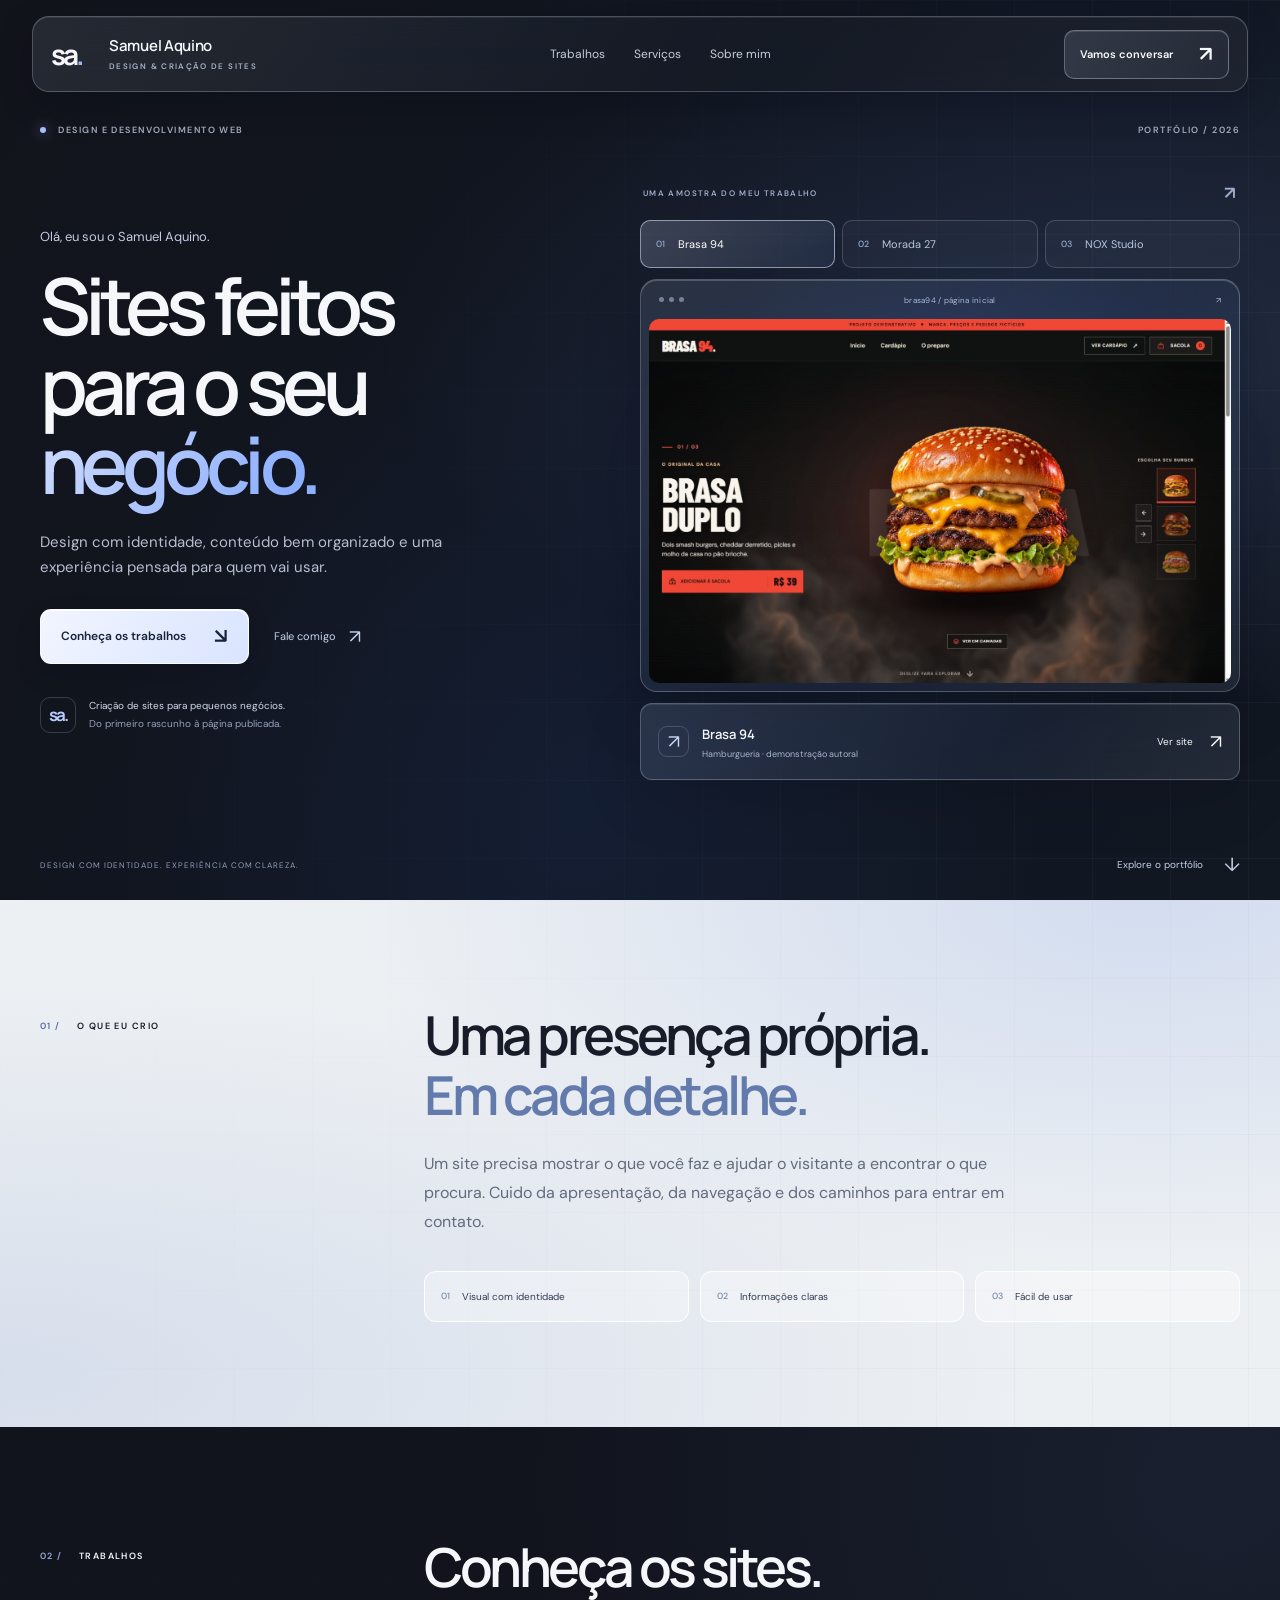
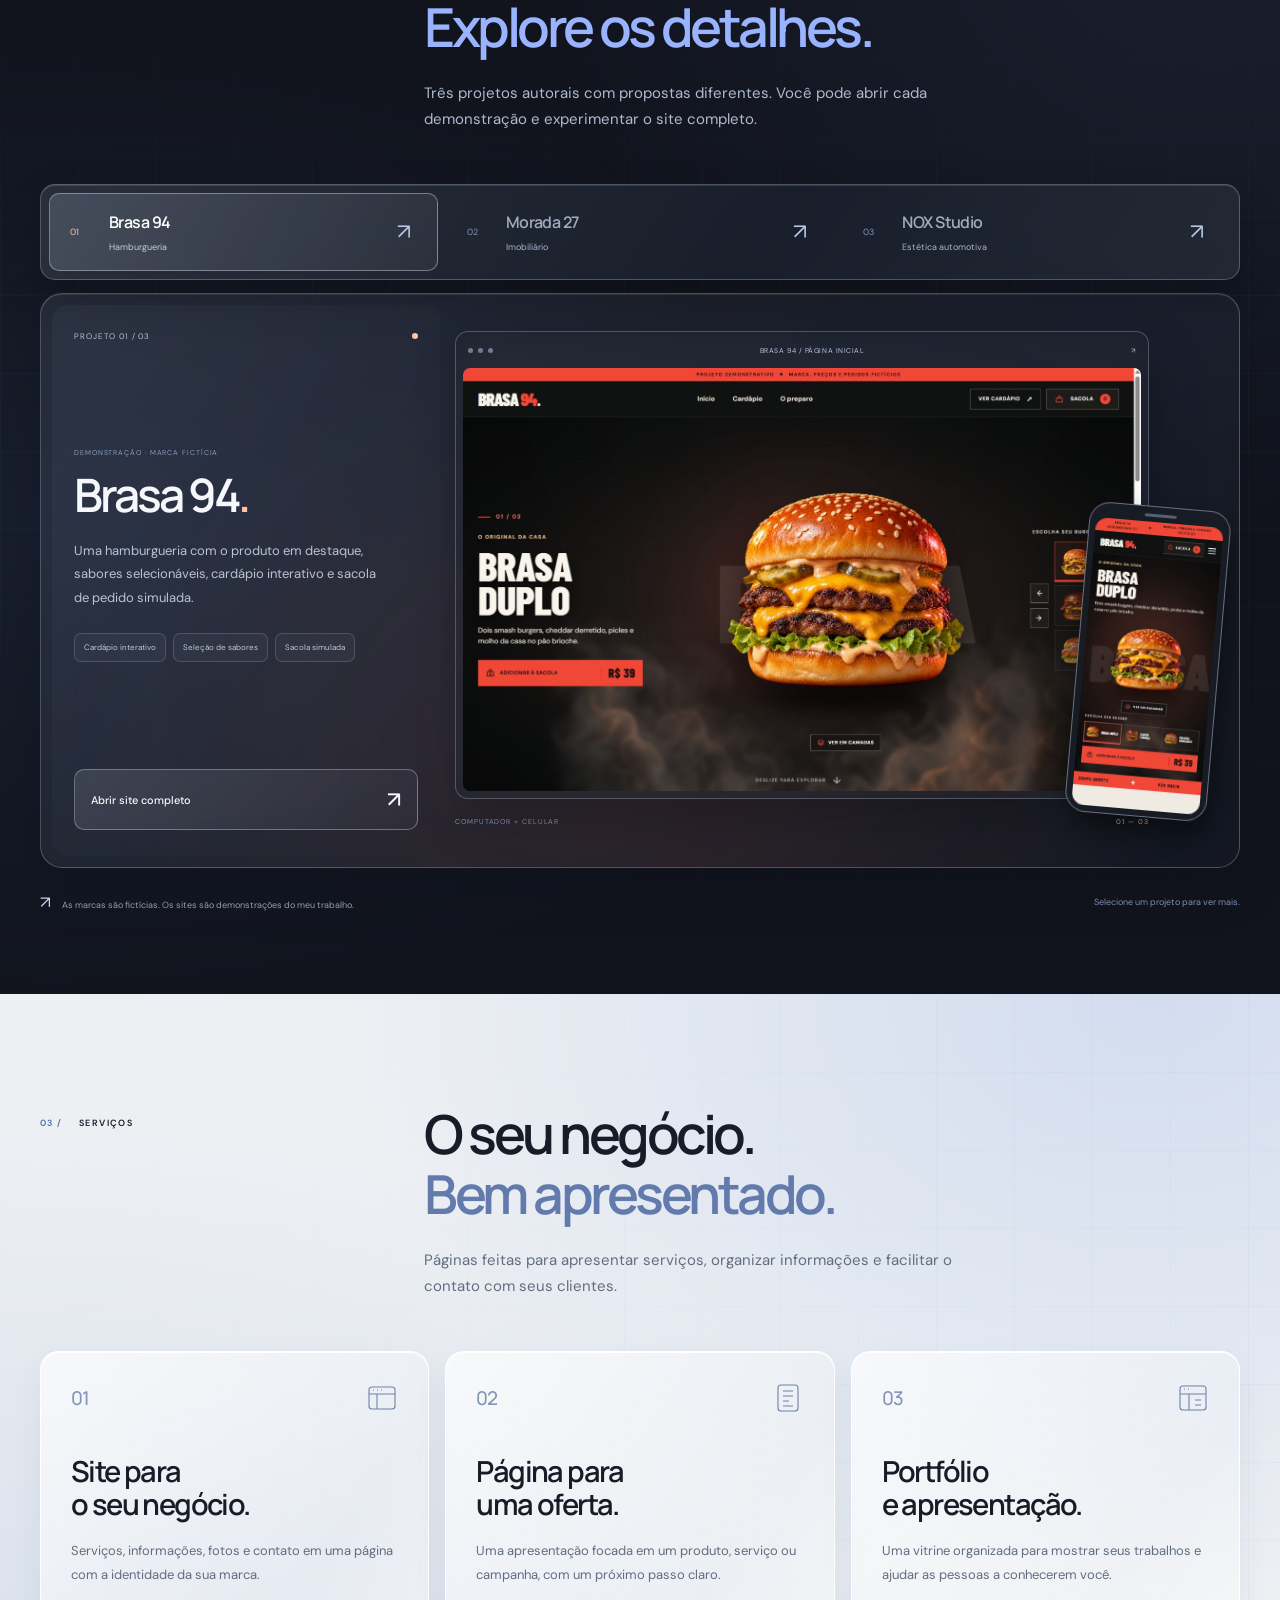
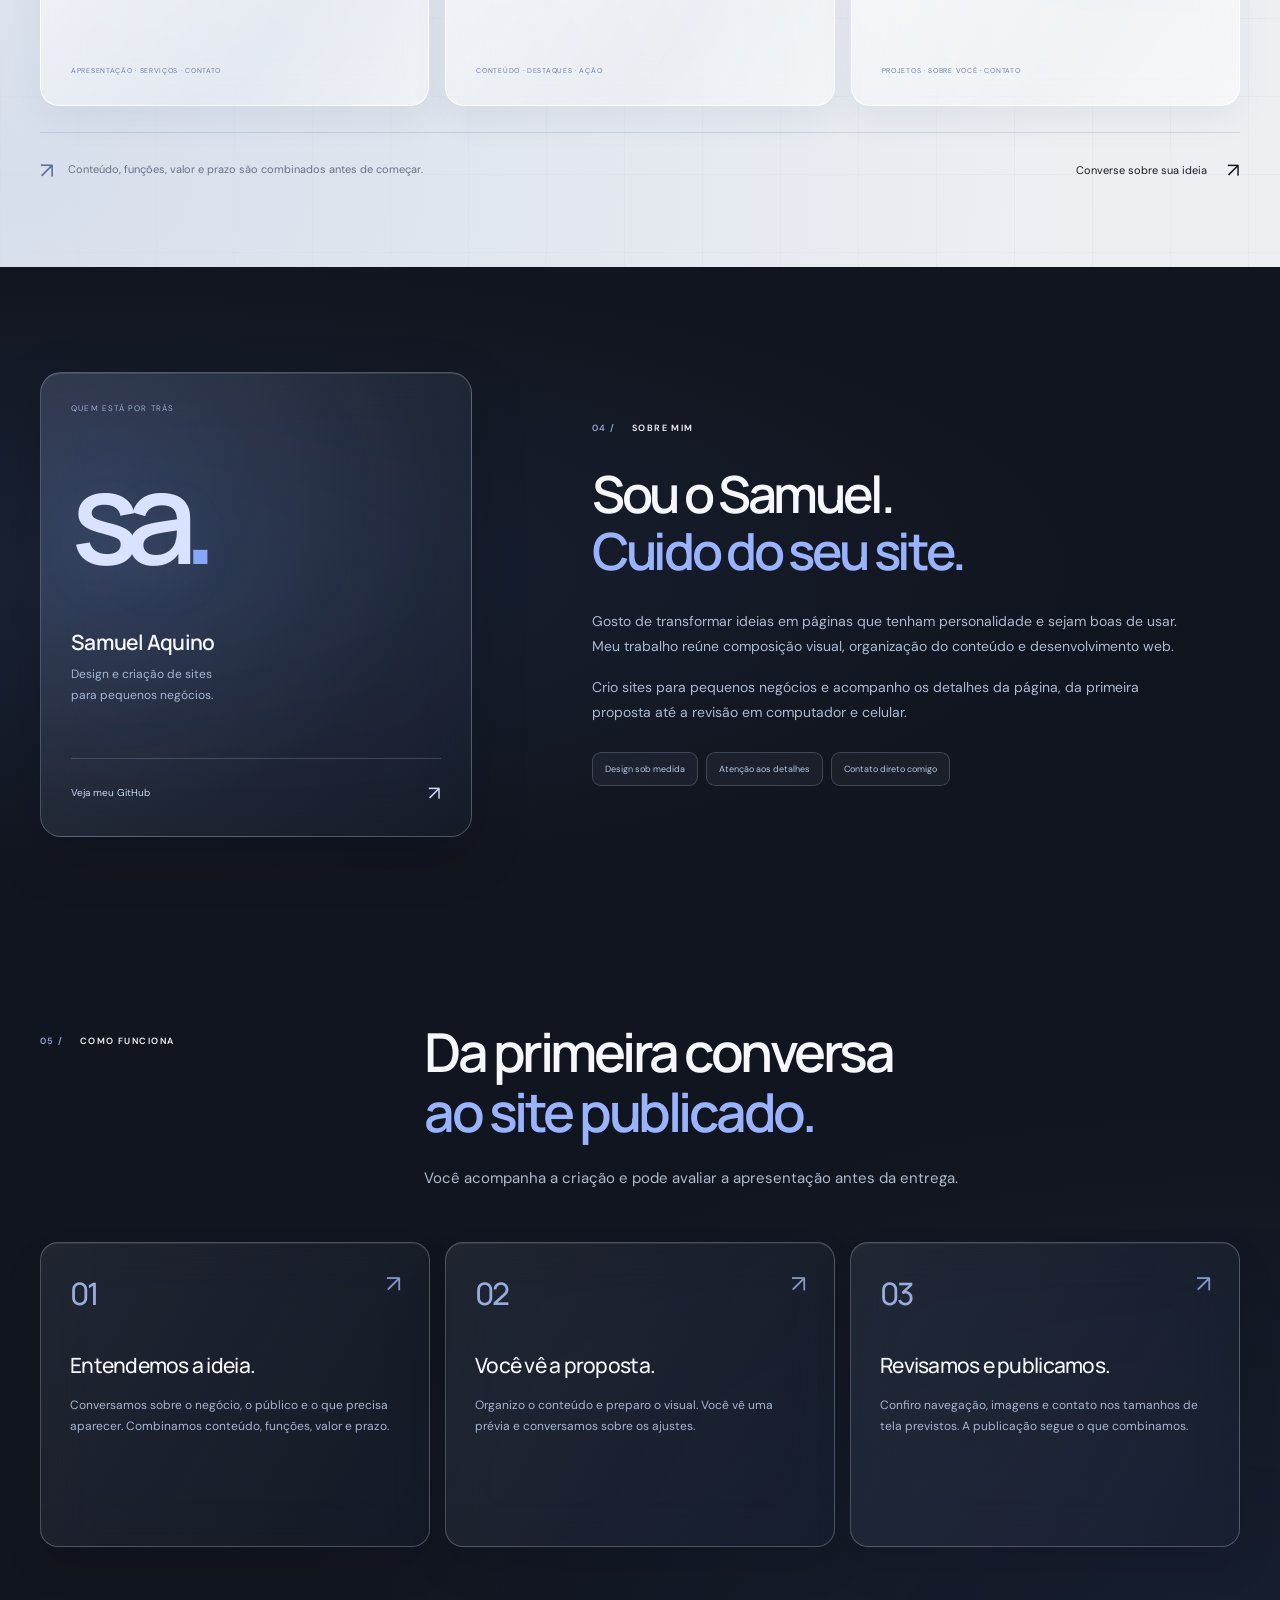
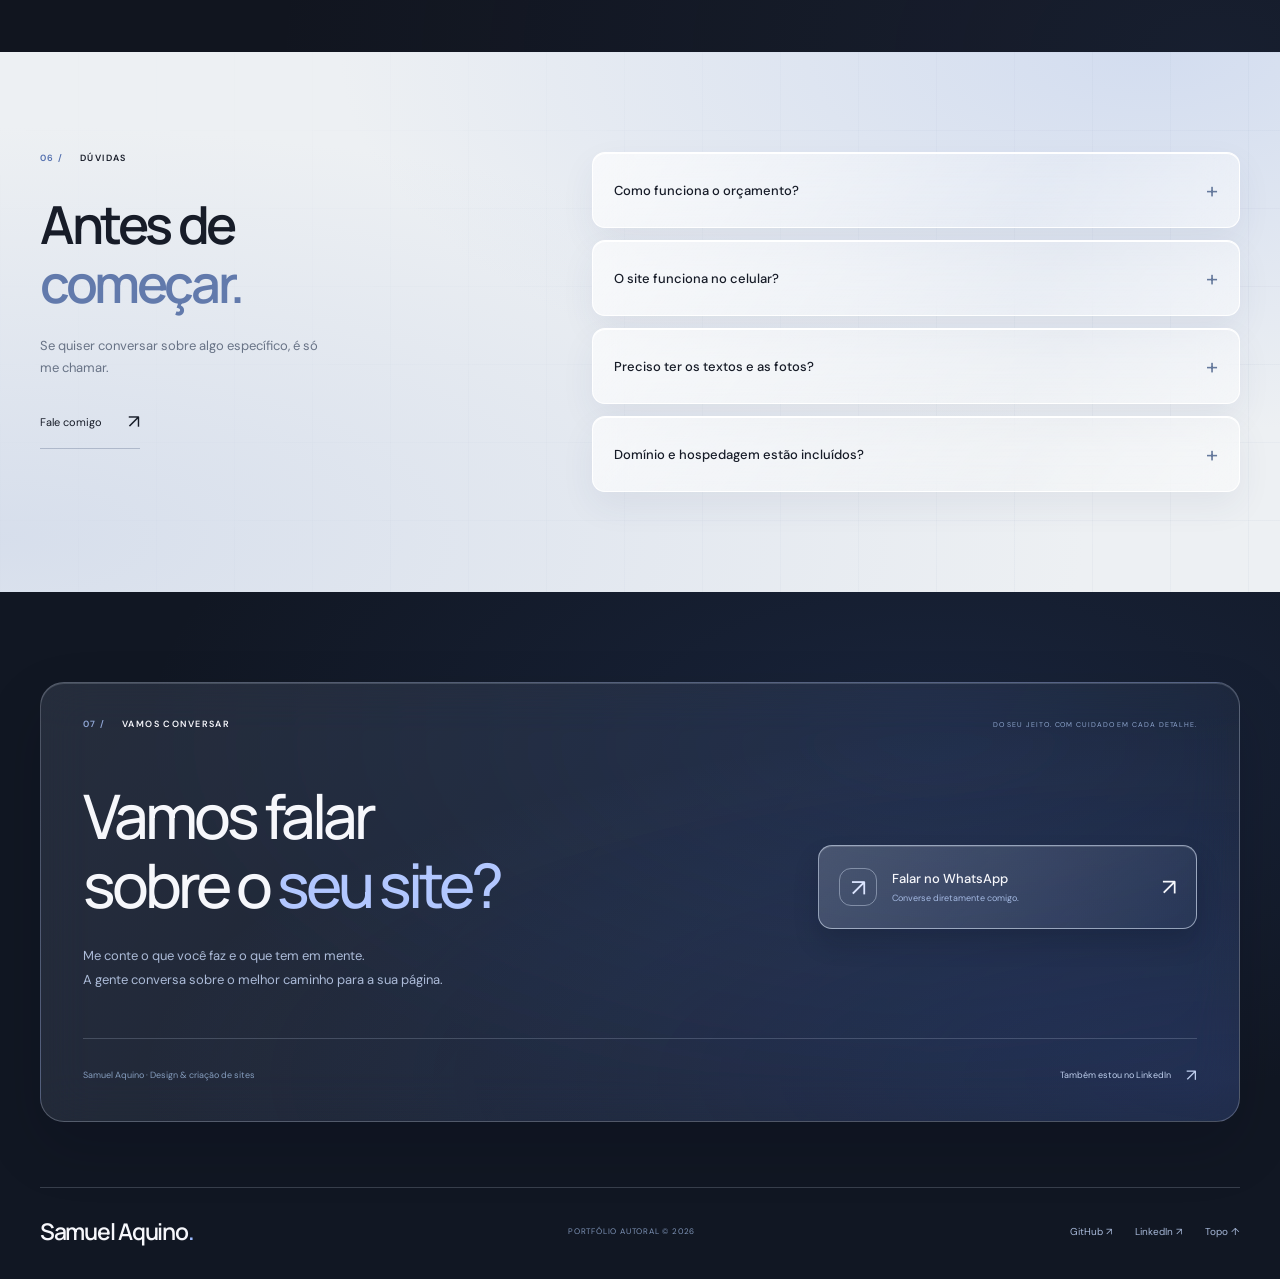
==== commit c29f52f5: "Redesign portfolio with glass panels and responsive project previews" ====
--- a/index.html
+++ b/index.html
@@ -3,80 +3,76 @@
 <head>
   <meta charset="utf-8">
   <meta name="viewport" content="width=device-width,initial-scale=1">
-  <meta name="theme-color" content="#080b12">
-  <meta name="description" content="Samuel Aquino cria sites com identidade para pequenos negócios. Conheça os projetos autorais Brasa 94, Morada 27 e NOX Studio.">
-  <title>Samuel Aquino — Portfólio de sites</title>
-  <link rel="preconnect" href="https://fonts.googleapis.com">
-  <link rel="preconnect" href="https://fonts.gstatic.com" crossorigin>
-  <link href="https://fonts.googleapis.com/css2?family=DM+Sans:wght@400;500;600;700&family=Manrope:wght@400;500;600;700;800&display=swap" rel="stylesheet">
+  <meta name="theme-color" content="#101219">
+  <meta name="description" content="Samuel Aquino cria sites para pequenos negócios. Conheça os projetos, explore as demonstrações e converse sobre o seu site.">
+  <title>Samuel Aquino — Design e criação de sites</title>
+  <link rel="canonical" href="https://portfolio-samuel-aquino.netlify.app/">
+  <link rel="icon" type="image/svg+xml" href="assets/favicon.svg">
+  <meta property="og:type" content="website">
+  <meta property="og:title" content="Samuel Aquino — Design e criação de sites">
+  <meta property="og:description" content="Conheça meus trabalhos e converse sobre um site para o seu negócio.">
+  <meta property="og:url" content="https://portfolio-samuel-aquino.netlify.app/">
+  <link rel="stylesheet" href="fonts.css">
   <link rel="stylesheet" href="styles.css">
   <link rel="stylesheet" href="art-direction.css">
   <script src="app.js" defer></script>
 </head>
 <body>
-  <a class="skip-link" href="#trabalhos">Pular para os projetos</a>
+  <a class="skip-link" href="#trabalhos">Pular para os trabalhos</a>
   <div class="scroll-progress" aria-hidden="true"><span id="scrollProgress"></span></div>
   <header class="header" id="topo">
-    <a class="identity" href="#topo" aria-label="Samuel Aquino, início"><span class="identity-symbol">SA<span>✳</span></span><span class="identity-text">SAMUEL AQUINO<small>PORTFÓLIO DE SITES</small></span></a>
-    <nav class="desktop-nav" aria-label="Navegação principal"><a href="#trabalhos">TRABALHOS</a><a href="#abordagem">ABORDAGEM</a><a href="#contato">CONTATO</a></nav>
-    <a class="header-contact" href="#contato">VAMOS CRIAR JUNTOS <span aria-hidden="true">↗</span></a>
-    <button class="menu-toggle" type="button" aria-label="Abrir menu" aria-expanded="false" aria-controls="mobileMenu"><span></span><span></span></button>
-    <nav class="mobile-menu" id="mobileMenu" aria-label="Navegação móvel" hidden><a href="#trabalhos">Trabalhos</a><a href="#abordagem">Abordagem</a><a href="#contato">Contato</a></nav>
+    <div class="header-inner glass-dark">
+      <a class="identity" href="#inicio" aria-label="Samuel Aquino, início"><span class="identity-symbol">sa<span>.</span></span><span class="identity-text">Samuel Aquino<small>DESIGN & CRIAÇÃO DE SITES</small></span></a>
+      <nav class="desktop-nav" aria-label="Navegação principal"><a href="#trabalhos">Trabalhos</a><a href="#servicos">Serviços</a><a href="#sobre">Sobre mim</a></nav>
+      <a class="header-contact button-compact" href="#contato">Vamos conversar <span aria-hidden="true">↗</span></a>
+      <button class="menu-toggle" type="button" aria-label="Abrir menu" aria-expanded="false" aria-controls="mobileMenu"><span></span><span></span></button>
+    </div>
+    <nav class="mobile-menu glass-dark" id="mobileMenu" aria-label="Navegação móvel" hidden><a href="#trabalhos">Trabalhos <span>01</span></a><a href="#servicos">Serviços <span>02</span></a><a href="#sobre">Sobre mim <span>03</span></a><a href="#contato">Vamos conversar <span>↗</span></a><p>Samuel Aquino · Criação de sites</p></nav>
   </header>
-
   <main>
-    <section class="hero" aria-labelledby="heroTitle">
+    <section class="hero" id="inicio" aria-labelledby="heroTitle">
       <div class="shell hero-inner">
-        <div class="hero-top"><span><i></i> DISPONÍVEL PARA NOVOS PROJETOS</span><span>DESIGN + DESENVOLVIMENTO WEB / 2026</span></div>
+        <div class="hero-top"><span><i></i> DESIGN E DESENVOLVIMENTO WEB</span><span>PORTFÓLIO / 2026</span></div>
         <div class="hero-main">
           <div class="hero-copy">
-            <p class="hero-eyebrow enter">SAMUEL AQUINO / PORTFÓLIO DE SITES</p>
-            <h1 id="heroTitle" class="enter">SITES QUE<br><em>DEIXAM</em><br>MARCA<span>.</span></h1>
-            <p class="hero-intro enter">Cada negócio tem um jeito próprio. Eu crio sites para mostrar isso desde o primeiro olhar.</p>
-            <div class="hero-actions enter"><a class="button-light" href="#trabalhos">EXPLORAR PROJETOS <span aria-hidden="true">↘</span></a><a class="hero-text-link" href="#contato">VAMOS CONVERSAR <span aria-hidden="true">↗</span></a></div>
+            <p class="hero-eyebrow enter">Olá, eu sou o Samuel Aquino.</p>
+            <h1 id="heroTitle" class="enter">Sites feitos<br>para o seu<br><em>negócio.</em></h1>
+            <p class="hero-intro enter">Design com identidade, conteúdo bem organizado e uma experiência pensada para quem vai usar.</p>
+            <div class="hero-actions enter"><a class="button-light" href="#trabalhos">Conheça os trabalhos <span aria-hidden="true">↘</span></a><a class="hero-text-link" href="#contato">Fale comigo <span aria-hidden="true">↗</span></a></div>
+            <div class="hero-note enter"><span class="mini-mark" aria-hidden="true">sa.</span><p>Criação de sites para pequenos negócios.<small>Do primeiro rascunho à página publicada.</small></p></div>
           </div>
-          <div class="hero-stage enter" id="heroStage" data-featured="brasa" aria-label="Prévia interativa dos sites criados por Samuel">
-            <span class="hero-watermark" aria-hidden="true">SA</span>
-            <div class="hero-floating hero-floating-one" aria-hidden="true"><img id="heroSideOne" src="assets/morada-site.png" alt=""></div>
-            <div class="hero-floating hero-floating-two" aria-hidden="true"><img id="heroSideTwo" src="assets/nox-site.png" alt=""></div>
-            <div class="hero-browser">
-              <div class="hero-browser-bar"><span class="browser-dots" aria-hidden="true"><i></i><i></i><i></i></span><span id="heroBrowserLabel">01 / BRASA 94</span><span aria-hidden="true">↗</span></div>
-              <img id="heroFeatureImage" src="assets/brasa-site.png" alt="Prévia do site Brasa 94" width="1440" height="900">
-            </div>
-            <div class="hero-switcher" role="group" aria-label="Escolher prévia da abertura"><button type="button" class="active" data-hero-project="brasa" aria-pressed="true"><b>01</b> BRASA 94</button><button type="button" data-hero-project="morada" aria-pressed="false"><b>02</b> MORADA 27</button><button type="button" data-hero-project="nox" aria-pressed="false"><b>03</b> NOX STUDIO</button></div>
+          <div class="hero-stage enter" id="heroStage" data-featured="brasa" aria-label="Prévia dos sites criados por Samuel">
+            <div class="stage-heading"><span>UMA AMOSTRA DO MEU TRABALHO</span><span aria-hidden="true">↗</span></div>
+            <div class="hero-switcher" role="group" aria-label="Escolher prévia da abertura"><button type="button" class="active" data-hero-project="brasa" aria-pressed="true"><b>01</b> Brasa 94</button><button type="button" data-hero-project="morada" aria-pressed="false"><b>02</b> Morada 27</button><button type="button" data-hero-project="nox" aria-pressed="false"><b>03</b> NOX Studio</button></div>
+            <div class="hero-browser glass-dark"><div class="hero-browser-bar"><span class="browser-dots" aria-hidden="true"><i></i><i></i><i></i></span><span id="heroBrowserLabel">brasa94 / página inicial</span><span aria-hidden="true">↗</span></div><img id="heroFeatureImage" src="assets/brasa-site.png" alt="Prévia do site Brasa 94" width="1440" height="900" fetchpriority="high"></div>
+            <div class="hero-preview-caption glass-dark"><span class="caption-icon" aria-hidden="true">↗</span><div><strong id="heroPreviewName">Brasa 94</strong><p id="heroPreviewType">Hamburgueria · demonstração autoral</p></div><a id="heroPreviewLink" href="Demonstracoes/04-Hamburgueria-Brasa94/index.html" target="_blank" rel="noopener noreferrer" aria-label="Abrir demonstração Brasa 94">Ver site <span aria-hidden="true">↗</span></a></div>
           </div>
         </div>
-        <div class="hero-bottom"><span>01 / 04 <b>PORTFÓLIO AUTORAL</b></span><span>ROLE PARA EXPLORAR <b aria-hidden="true">↓</b></span></div>
+        <div class="hero-bottom"><span>DESIGN COM IDENTIDADE. EXPERIÊNCIA COM CLAREZA.</span><a href="#trabalhos">Explore o portfólio <span aria-hidden="true">↓</span></a></div>
       </div>
     </section>
 
-    <section class="statement-section" aria-labelledby="statementTitle">
-      <div class="shell statement-grid">
-        <div class="statement-aside reveal"><p class="eyebrow">01 / A PRIMEIRA IMPRESSÃO</p><span class="statement-axis" aria-hidden="true"><i></i><i></i><i></i></span><p>O site é o primeiro encontro de muita gente com uma marca.</p></div>
-        <div class="statement-content"><span class="section-index reveal" aria-hidden="true">01 — 04</span><h2 id="statementTitle" class="reveal">UM SITE NÃO<br>PRECISA SER<br><em>MAIS DO MESMO.</em></h2><p class="reveal">Cada projeto começa pelo que torna o negócio único. A partir disso, construo uma presença que apresenta, orienta e convida a explorar.</p><div class="statement-principles reveal"><span>01 <b>IDENTIDADE</b></span><span>02 <b>CLAREZA</b></span><span>03 <b>EXPERIÊNCIA</b></span></div></div>
+    <section class="statement-section" aria-labelledby="statementTitle"><div class="shell statement-grid"><div class="section-label reveal"><span>01 /</span><p>O QUE EU CRIO</p></div><div class="statement-content"><h2 id="statementTitle" class="reveal">Uma presença própria.<br><em>Em cada detalhe.</em></h2><p class="reveal">Um site precisa mostrar o que você faz e ajudar o visitante a encontrar o que procura. Cuido da apresentação, da navegação e dos caminhos para entrar em contato.</p><div class="statement-principles reveal"><span><b>01</b> Visual com identidade</span><span><b>02</b> Informações claras</span><span><b>03</b> Fácil de usar</span></div></div></div></section>
+
+    <section class="work-section" id="trabalhos" aria-labelledby="workTitle">
+      <div class="shell section-heading work-intro"><div class="section-label reveal"><span>02 /</span><p>TRABALHOS</p></div><div><h2 id="workTitle" class="reveal">Conheça os sites.<br><em>Explore os detalhes.</em></h2><p class="section-description reveal">Três projetos autorais com propostas diferentes. Você pode abrir cada demonstração e experimentar o site completo.</p></div></div>
+      <div class="work-gallery shell" id="workGallery" data-project="brasa">
+        <div class="project-tabs glass-dark" role="group" aria-label="Selecionar projeto"><button type="button" class="project-tab active" data-project-tab="brasa" aria-pressed="true"><span>01</span><strong>Brasa 94</strong><small>Hamburgueria</small><b aria-hidden="true">↗</b></button><button type="button" class="project-tab" data-project-tab="morada" aria-pressed="false"><span>02</span><strong>Morada 27</strong><small>Imobiliário</small><b aria-hidden="true">↗</b></button><button type="button" class="project-tab" data-project-tab="nox" aria-pressed="false"><span>03</span><strong>NOX Studio</strong><small>Estética automotiva</small><b aria-hidden="true">↗</b></button></div>
+        <div class="project-detail glass-dark"><div class="project-summary"><div class="summary-top"><span id="projectNumber">PROJETO 01 / 03</span><span class="summary-dot" aria-hidden="true"></span></div><div><p class="project-overline">DEMONSTRAÇÃO · MARCA FICTÍCIA</p><h3 id="projectTitle">Brasa 94<span>.</span></h3><p id="projectDescription">Uma hamburgueria com o produto em destaque, sabores selecionáveis, cardápio interativo e sacola de pedido simulada.</p><div class="project-tags" id="projectTags"><span>Cardápio interativo</span><span>Seleção de sabores</span><span>Sacola simulada</span></div></div><a id="projectLink" class="project-open" href="Demonstracoes/04-Hamburgueria-Brasa94/index.html" target="_blank" rel="noopener noreferrer">Abrir site completo <span aria-hidden="true">↗</span></a></div><div class="project-screen-wrap"><div class="project-screen"><div class="screen-bar"><span class="screen-dots" aria-hidden="true"><i></i><i></i><i></i></span><span id="screenLabel">BRASA 94 / PÁGINA INICIAL</span><span aria-hidden="true">↗</span></div><img id="projectImage" src="assets/brasa-site.png" alt="Captura da página inicial do site Brasa 94" width="1440" height="900" loading="lazy"></div><div class="project-phone" aria-hidden="true"><div class="phone-speaker"></div><img id="projectPhoneImage" src="assets/brasa-mobile-clean.png" alt="" width="375" height="844" loading="lazy"></div><span class="screen-foot">COMPUTADOR + CELULAR <b id="screenCount">01 — 03</b></span></div></div>
       </div>
+      <div class="shell gallery-note"><span><i aria-hidden="true">↗</i> As marcas são fictícias. Os sites são demonstrações do meu trabalho.</span><span>Selecione um projeto para ver mais.</span></div>
     </section>
 
-    <section class="work-section" id="trabalhos" aria-labelledby="workTitle">
-      <div class="shell work-intro"><p class="eyebrow reveal">02 / TRABALHOS SELECIONADOS</p><div><h2 id="workTitle" class="reveal">TRÊS IDEIAS.<br><em>TRÊS UNIVERSOS.</em></h2><p class="reveal">Estudos autorais para marcas fictícias. Cada site foi pensado com linguagem, estrutura e interações próprias.</p><div class="work-intro-line reveal"><span>EXPLORE CADA EXPERIÊNCIA</span><span>↓</span></div></div></div>
-      <div class="work-gallery shell" id="workGallery" data-project="brasa">
-        <div class="project-tabs" role="group" aria-label="Selecionar projeto">
-          <button type="button" class="project-tab active" data-project-tab="brasa" aria-pressed="true"><span>01</span><strong>BRASA 94</strong><small>HAMBURGUERIA</small><b aria-hidden="true">↗</b></button>
-          <button type="button" class="project-tab" data-project-tab="morada" aria-pressed="false"><span>02</span><strong>MORADA 27</strong><small>IMOBILIÁRIO</small><b aria-hidden="true">↗</b></button>
-          <button type="button" class="project-tab" data-project-tab="nox" aria-pressed="false"><span>03</span><strong>NOX STUDIO</strong><small>ESTÉTICA AUTOMOTIVA</small><b aria-hidden="true">↗</b></button>
-        </div>
-        <div class="project-detail">
-          <div class="project-summary"><div class="summary-top"><span id="projectNumber">PROJETO 01 / 03</span><span class="summary-dot" aria-hidden="true"></span></div><div><p class="project-overline">ESTUDO AUTORAL · MARCA FICTÍCIA</p><h3 id="projectTitle">BRASA<br><em>94.</em></h3><p id="projectDescription">Uma hamburgueria que coloca o produto em cena. Sabores selecionáveis, movimento e uma sacola de pedido simulada.</p><div class="project-tags" id="projectTags"><span>VISUAL CINEMATOGRÁFICO</span><span>CARDÁPIO INTERATIVO</span><span>SACOLA SIMULADA</span></div></div><a id="projectLink" href="../Demonstracoes/04-Hamburgueria-Brasa94/index.html" target="_blank" rel="noopener noreferrer">EXPLORAR SITE COMPLETO <span aria-hidden="true">↗</span></a></div>
-          <div class="project-screen-wrap"><div class="project-glow" aria-hidden="true"></div><div class="project-screen"><div class="screen-bar"><span class="screen-dots" aria-hidden="true"><i></i><i></i><i></i></span><span id="screenLabel">BRASA 94 / PÁGINA INICIAL</span><span aria-hidden="true">↗</span></div><img id="projectImage" src="assets/brasa-site.png" alt="Captura da página inicial do site Brasa 94" width="1440" height="900"></div><div class="project-phone" aria-hidden="true"><img id="projectPhoneImage" src="assets/brasa-mobile-clean.png" alt="" width="375" height="844"></div><span class="screen-foot">DESKTOP + MOBILE <b id="screenCount">01 — 03</b></span></div>
-        </div>
-      </div>
-      <div class="shell gallery-note"><span>AS TRÊS MARCAS SÃO FICTÍCIAS; OS SITES SÃO ESTUDOS AUTORAIS.</span><span>SELECIONE UM PROJETO ACIMA ↑</span></div>
-    </section>
+    <section class="services-section" id="servicos" aria-labelledby="servicesTitle"><div class="shell"><div class="section-heading"><div class="section-label reveal"><span>03 /</span><p>SERVIÇOS</p></div><div><h2 id="servicesTitle" class="reveal">O seu negócio.<br><em>Bem apresentado.</em></h2><p class="section-description reveal">Páginas feitas para apresentar serviços, organizar informações e facilitar o contato com seus clientes.</p></div></div><div class="service-grid"><article class="service-card glass-light reveal"><div class="card-top"><span>01</span><svg viewBox="0 0 32 32" aria-hidden="true"><rect x="3" y="5" width="26" height="22" rx="3"/><path d="M3 12h26M11 12v15M7 8h1m3 0h1m3 0h1"/></svg></div><h3>Site para<br>o seu negócio.</h3><p>Serviços, informações, fotos e contato em uma página com a identidade da sua marca.</p><span class="service-tags">APRESENTAÇÃO · SERVIÇOS · CONTATO</span></article><article class="service-card glass-light reveal"><div class="card-top"><span>02</span><svg viewBox="0 0 32 32" aria-hidden="true"><rect x="6" y="3" width="20" height="26" rx="3"/><path d="M11 9h10M11 14h10M11 19h6M11 24h10"/></svg></div><h3>Página para<br>uma oferta.</h3><p>Uma apresentação focada em um produto, serviço ou campanha, com um próximo passo claro.</p><span class="service-tags">CONTEÚDO · DESTAQUES · AÇÃO</span></article><article class="service-card glass-light reveal"><div class="card-top"><span>03</span><svg viewBox="0 0 32 32" aria-hidden="true"><rect x="3" y="4" width="26" height="24" rx="3"/><path d="M3 12h26M12 12v16M18 18h6M18 23h6M7 7h1m3 0h1"/></svg></div><h3>Portfólio<br>e apresentação.</h3><p>Uma vitrine organizada para mostrar seus trabalhos e ajudar as pessoas a conhecerem você.</p><span class="service-tags">PROJETOS · SOBRE VOCÊ · CONTATO</span></article></div><div class="service-note"><span aria-hidden="true">↗</span><p>Conteúdo, funções, valor e prazo são combinados antes de começar.</p><a href="#contato">Converse sobre sua ideia <span aria-hidden="true">↗</span></a></div></div></section>
 
-    <section class="approach-section" id="abordagem" aria-labelledby="approachTitle"><div class="shell"><div class="approach-heading"><p class="eyebrow reveal">03 / MINHA ABORDAGEM</p><div><h2 id="approachTitle" class="reveal">DA IDEIA À<br><em>EXPERIÊNCIA.</em></h2><p class="approach-intro reveal">Não começo por um modelo pronto. Primeiro entendo o que o site precisa comunicar; depois, desenho como isso vai aparecer e funcionar.</p></div></div><div class="approach-grid"><article class="approach-card reveal"><span>01 / DESCOBERTA</span><div class="approach-icon" aria-hidden="true">◎</div><h3>Entender a marca.</h3><p>Começo pelo negócio, pelo público e pelo que precisa aparecer com clareza.</p><b aria-hidden="true">↗</b></article><article class="approach-card reveal"><span>02 / DIREÇÃO</span><div class="approach-icon" aria-hidden="true">✳</div><h3>Dar forma à ideia.</h3><p>Defino conteúdo, composição e linguagem visual para criar uma presença própria.</p><b aria-hidden="true">↗</b></article><article class="approach-card reveal"><span>03 / CONSTRUÇÃO</span><div class="approach-icon" aria-hidden="true">▧</div><h3>Fazer funcionar.</h3><p>Desenvolvo a experiência para computador, tablet e celular e reviso os detalhes da entrega.</p><b aria-hidden="true">↗</b></article></div><div class="about-line"><span>SOBRE MIM</span><p>Sou Samuel Aquino. Crio sites para pequenos negócios que querem apresentar melhor suas ideias, serviços e produtos.</p></div></div></section>
+    <section class="about-section" id="sobre" aria-labelledby="aboutTitle"><div class="shell about-grid"><div class="about-identity glass-dark reveal"><span class="eyebrow">QUEM ESTÁ POR TRÁS</span><div class="about-monogram" aria-hidden="true">sa<span>.</span></div><div><strong>Samuel Aquino</strong><p>Design e criação de sites<br>para pequenos negócios.</p></div><a href="https://github.com/samuel-aquino-web" target="_blank" rel="noopener noreferrer">Veja meu GitHub <span aria-hidden="true">↗</span></a></div><div class="about-copy reveal"><div class="section-label"><span>04 /</span><p>SOBRE MIM</p></div><h2 id="aboutTitle">Sou o Samuel.<br><em>Cuido do seu site.</em></h2><p>Gosto de transformar ideias em páginas que tenham personalidade e sejam boas de usar. Meu trabalho reúne composição visual, organização do conteúdo e desenvolvimento web.</p><p>Crio sites para pequenos negócios e acompanho os detalhes da página, da primeira proposta até a revisão em computador e celular.</p><div class="about-values"><span>Design sob medida</span><span>Atenção aos detalhes</span><span>Contato direto comigo</span></div></div></div></section>
 
-    <section class="contact-section" id="contato" aria-labelledby="contactTitle"><div class="shell contact-inner"><p class="eyebrow reveal">04 / O PRÓXIMO PROJETO <span>DISPONÍVEL PARA CONVERSAR <i></i></span></p><h2 id="contactTitle" class="reveal">VAMOS CRIAR<br>ALGO QUE <em>FAÇA</em><br><em>DIFERENÇA.</em></h2><div class="contact-row reveal"><p>Você me conta a ideia. Eu ajudo a transformar isso em um site com a cara do seu negócio.</p><a href="https://wa.me/5573999332254?text=Oi%2C%20Samuel!%20Quero%20conversar%20sobre%20um%20site%20para%20meu%20neg%C3%B3cio." target="_blank" rel="noopener noreferrer">FALAR NO WHATSAPP <span aria-hidden="true">↗</span></a></div><div class="contact-signature" aria-hidden="true">SA<span>✳</span></div></div></section>
+    <section class="process-section" id="abordagem" aria-labelledby="processTitle"><div class="shell"><div class="section-heading"><div class="section-label reveal"><span>05 /</span><p>COMO FUNCIONA</p></div><div><h2 id="processTitle" class="reveal">Da primeira conversa<br><em>ao site publicado.</em></h2><p class="section-description reveal">Você acompanha a criação e pode avaliar a apresentação antes da entrega.</p></div></div><div class="process-grid"><article class="process-card glass-dark reveal"><span class="step-number">01</span><div><h3>Entendemos a ideia.</h3><p>Conversamos sobre o negócio, o público e o que precisa aparecer. Combinamos conteúdo, funções, valor e prazo.</p></div><span class="step-arrow" aria-hidden="true">↗</span></article><article class="process-card glass-dark reveal"><span class="step-number">02</span><div><h3>Você vê a proposta.</h3><p>Organizo o conteúdo e preparo o visual. Você vê uma prévia e conversamos sobre os ajustes.</p></div><span class="step-arrow" aria-hidden="true">↗</span></article><article class="process-card glass-dark reveal"><span class="step-number">03</span><div><h3>Revisamos e publicamos.</h3><p>Confiro navegação, imagens e contato nos tamanhos de tela previstos. A publicação segue o que combinamos.</p></div><span class="step-arrow" aria-hidden="true">↗</span></article></div></div></section>
+
+    <section class="faq-section" aria-labelledby="faqTitle"><div class="shell faq-grid"><div class="reveal"><div class="section-label"><span>06 /</span><p>DÚVIDAS</p></div><h2 id="faqTitle">Antes de<br><em>começar.</em></h2><p>Se quiser conversar sobre algo específico, é só me chamar.</p><a class="text-link" href="#contato">Fale comigo <span aria-hidden="true">↗</span></a></div><div class="faq-list reveal"><details class="glass-light"><summary>Como funciona o orçamento?<span aria-hidden="true">+</span></summary><p>Primeiro conversamos sobre o que você precisa. O valor considera o conteúdo, as funções e o escopo combinado para o site.</p></details><details class="glass-light"><summary>O site funciona no celular?<span aria-hidden="true">+</span></summary><p>Sim. A apresentação e a navegação são adaptadas e revisadas para computador, tablet e celular.</p></details><details class="glass-light"><summary>Preciso ter os textos e as fotos?<span aria-hidden="true">+</span></summary><p>Você compartilha as informações do negócio e os materiais que tiver. Combinamos o que será usado e o que precisa ser preparado antes da criação.</p></details><details class="glass-light"><summary>Domínio e hospedagem estão incluídos?<span aria-hidden="true">+</span></summary><p>Esses detalhes e possíveis custos são definidos no orçamento. A escolha depende das necessidades do site e do serviço de hospedagem.</p></details></div></div></section>
+
+    <section class="contact-section" id="contato" aria-labelledby="contactTitle"><div class="shell contact-inner glass-dark"><div class="contact-top"><div class="section-label"><span>07 /</span><p>VAMOS CONVERSAR</p></div><span>DO SEU JEITO. COM CUIDADO EM CADA DETALHE.</span></div><div class="contact-content"><div><h2 id="contactTitle">Vamos falar<br>sobre o <em>seu site?</em></h2><p>Me conte o que você faz e o que tem em mente.<br>A gente conversa sobre o melhor caminho para a sua página.</p></div><a class="contact-cta" href="https://wa.me/5573999332254?text=Oi%2C%20Samuel!%20Quero%20conversar%20sobre%20um%20site%20para%20meu%20neg%C3%B3cio." target="_blank" rel="noopener noreferrer"><span class="whatsapp-icon" aria-hidden="true">↗</span><span>Falar no WhatsApp<small>Converse diretamente comigo.</small></span><b aria-hidden="true">↗</b></a></div><div class="contact-bottom"><span>Samuel Aquino · Design & criação de sites</span><a href="https://www.linkedin.com/in/samuel-aquino-78b079414" target="_blank" rel="noopener noreferrer">Também estou no LinkedIn <span aria-hidden="true">↗</span></a></div></div></section>
   </main>
-  <footer class="footer"><div class="shell footer-inner"><a href="#topo" class="footer-name">SAMUEL AQUINO <span>✳</span></a><span>PORTFÓLIO AUTORAL © 2026</span><div><a href="https://github.com/samuel-aquino-web" target="_blank" rel="noopener noreferrer">GITHUB ↗</a><a href="https://www.linkedin.com/in/samuel-aquino-78b079414" target="_blank" rel="noopener noreferrer">LINKEDIN ↗</a></div></div></footer>
+  <footer class="footer"><div class="shell footer-inner"><a href="#inicio" class="footer-name">Samuel Aquino<span>.</span></a><span>PORTFÓLIO AUTORAL © 2026</span><div><a href="https://github.com/samuel-aquino-web" target="_blank" rel="noopener noreferrer">GitHub ↗</a><a href="https://www.linkedin.com/in/samuel-aquino-78b079414" target="_blank" rel="noopener noreferrer">LinkedIn ↗</a><a href="#inicio" aria-label="Voltar ao início">Topo ↑</a></div></div></footer>
 </body>
 </html>
--- a/fonts.css
+++ b/fonts.css
@@ -0,0 +1,63 @@
+@font-face {
+  font-family: 'DM Sans';
+  font-style: normal;
+  font-weight: 400;
+  font-display: swap;
+  src: url(assets/fonts/rP2tp2ywxg089UriI5-g4vlH9VoD8CmcqZG40F9JadbnoEwAopxhTg.woff2) format('woff2');
+}
+@font-face {
+  font-family: 'DM Sans';
+  font-style: normal;
+  font-weight: 500;
+  font-display: swap;
+  src: url(assets/fonts/rP2tp2ywxg089UriI5-g4vlH9VoD8CmcqZG40F9JadbnoEwAkJxhTg.woff2) format('woff2');
+}
+@font-face {
+  font-family: 'DM Sans';
+  font-style: normal;
+  font-weight: 600;
+  font-display: swap;
+  src: url(assets/fonts/rP2tp2ywxg089UriI5-g4vlH9VoD8CmcqZG40F9JadbnoEwAfJthTg.woff2) format('woff2');
+}
+@font-face {
+  font-family: 'DM Sans';
+  font-style: normal;
+  font-weight: 700;
+  font-display: swap;
+  src: url(assets/fonts/rP2tp2ywxg089UriI5-g4vlH9VoD8CmcqZG40F9JadbnoEwARZthTg.woff2) format('woff2');
+}
+@font-face {
+  font-family: 'Manrope';
+  font-style: normal;
+  font-weight: 400;
+  font-display: swap;
+  src: url(assets/fonts/xn7_YHE41ni1AdIRqAuZuw1Bx9mbZk79FO_F.woff2) format('woff2');
+}
+@font-face {
+  font-family: 'Manrope';
+  font-style: normal;
+  font-weight: 500;
+  font-display: swap;
+  src: url(assets/fonts/xn7_YHE41ni1AdIRqAuZuw1Bx9mbZk7PFO_F.woff2) format('woff2');
+}
+@font-face {
+  font-family: 'Manrope';
+  font-style: normal;
+  font-weight: 600;
+  font-display: swap;
+  src: url(assets/fonts/xn7_YHE41ni1AdIRqAuZuw1Bx9mbZk4jE-_F.woff2) format('woff2');
+}
+@font-face {
+  font-family: 'Manrope';
+  font-style: normal;
+  font-weight: 700;
+  font-display: swap;
+  src: url(assets/fonts/xn7_YHE41ni1AdIRqAuZuw1Bx9mbZk4aE-_F.woff2) format('woff2');
+}
+@font-face {
+  font-family: 'Manrope';
+  font-style: normal;
+  font-weight: 800;
+  font-display: swap;
+  src: url(assets/fonts/xn7_YHE41ni1AdIRqAuZuw1Bx9mbZk59E-_F.woff2) format('woff2');
+}
--- a/styles.css
+++ b/styles.css
@@ -1,264 +1,26 @@
-:root{--night:#080b12;--night2:#101621;--paper:#f0f0eb;--white:#fbfaf6;--blue:#3e70ff;--line:rgba(255,255,255,.22);--display:"Manrope",Arial,sans-serif;--body:"DM Sans",Arial,sans-serif}
-*{box-sizing:border-box}
-html{scroll-behavior:smooth}
-body{margin:0;background:var(--night);color:var(--white);font-family:var(--body);-webkit-font-smoothing:antialiased;overflow-x:hidden}
-body.menu-open{overflow:hidden}
-a{color:inherit;text-decoration:none}
-button{font:inherit;cursor:pointer}
-img{display:block;max-width:100%}
-::selection{background:var(--blue);color:#fff}
-.shell{width:min(calc(100% - 96px),1510px);margin-inline:auto}
-.skip-link{position:fixed;left:16px;top:-100px;z-index:100;background:white;color:black;padding:12px 16px}
-.skip-link:focus{top:16px}
-.scroll-progress{position:fixed;top:0;left:0;right:0;height:3px;z-index:100;pointer-events:none}
-.scroll-progress span{display:block;width:100%;height:100%;background:var(--blue);transform:scaleX(0);transform-origin:left}
-.header{height:92px;position:absolute;z-index:50;inset:0 0 auto;display:flex;align-items:center;gap:30px;padding-inline:max(48px,calc((100vw - 1510px)/2));border-bottom:1px solid var(--line)}
-.identity{display:flex;align-items:center;gap:13px;min-width:310px}
-.identity-symbol{width:52px;height:52px;display:flex;align-items:center;justify-content:center;border:1px solid rgba(255,255,255,.8);font:800 23px var(--display);letter-spacing:-.1em}
-.identity-symbol span{font-size:11px;letter-spacing:0;color:#91aaff;margin-left:2px}
-.identity-text{font:800 13px/1.15 var(--display);letter-spacing:.025em}
-.identity-text small{display:block;font:700 9px var(--display);letter-spacing:.17em;color:#aab5c7;margin-top:5px}
-.desktop-nav{display:flex;gap:38px;margin:auto;font:800 10px var(--display);letter-spacing:.18em}
-.desktop-nav a{transition:color .2s}.desktop-nav a:hover{color:#8aa5ff}
-.header-contact{border:1px solid rgba(255,255,255,.55);padding:16px 19px;font:800 10px var(--display);letter-spacing:.12em;white-space:nowrap;transition:background .2s,color .2s}
-.header-contact:hover{background:#fff;color:var(--night)}
-.header-contact span{font-size:19px;margin-left:19px}
-.menu-toggle,.mobile-menu{display:none}
-.hero{position:relative;min-height:800px;height:min(980px,100svh);overflow:hidden;background:radial-gradient(circle at 72% 47%,#17263d 0%,#0b111c 34%,#05080d 74%)}
-.hero:before{content:"";position:absolute;inset:0;background:linear-gradient(90deg,transparent calc(33.33% - 1px),rgba(255,255,255,.08) 33.33%,transparent calc(33.33% + 1px),transparent calc(66.66% - 1px),rgba(255,255,255,.08) 66.66%,transparent calc(66.66% + 1px));pointer-events:none}
-.hero-inner{position:relative;z-index:2;height:100%;padding-top:115px;display:flex;flex-direction:column}
-.hero-top,.hero-bottom{display:flex;justify-content:space-between;align-items:center;gap:25px;font:800 10px var(--display);letter-spacing:.16em}
-.hero-top{color:#c4cee2}.hero-top i{display:inline-block;width:8px;height:8px;border-radius:50%;background:#75a1ff;margin-right:12px;box-shadow:0 0 16px #4981ff}
-.hero-main{flex:1;display:grid;grid-template-columns:43% 57%;align-items:center;gap:2%;min-height:0;padding:35px 0}
-.hero-copy{position:relative;z-index:5;min-width:0}
-.hero-eyebrow,.eyebrow,.project-overline{font:800 11px var(--display);letter-spacing:.2em;text-transform:uppercase}
-.hero-eyebrow{color:#91adff;margin:0 0 25px}
-.hero h1{font:800 clamp(78px,6.4vw,112px)/.88 var(--display);letter-spacing:-.09em;margin:0 0 29px;text-transform:uppercase}
-.hero h1 em{font-style:normal;color:#87a6ff;-webkit-text-stroke:0}
-.hero h1>span{color:#7ca0ff}
-.hero-intro{max-width:510px;font-size:clamp(18px,1.3vw,21px);line-height:1.55;color:#d2d9e6;margin:0 0 30px}
-.hero-actions{display:flex;align-items:center;gap:36px}
-.button-light{background:#f1f4fa;color:#0e1627;display:inline-flex;align-items:center;justify-content:space-between;gap:50px;min-width:270px;padding:21px 22px;font:800 11px var(--display);letter-spacing:.12em;transition:transform .25s,background .25s}
-.button-light:hover{transform:translateY(-4px);background:#9bb5ff}
-.button-light span{font-size:25px}
-.hero-text-link{border-bottom:1px solid rgba(255,255,255,.6);padding-bottom:12px;font:800 10px var(--display);letter-spacing:.13em;white-space:nowrap}
-.hero-text-link span{font-size:19px;margin-left:16px}
-.hero-stage{position:relative;min-width:0;height:620px;margin-left:15px}
-.hero-stage[data-featured=morada]{--hero-accent:#d9c4a1}
-.hero-stage[data-featured=nox]{--hero-accent:#a9d6e4}
-.hero-stage:before{content:"";position:absolute;width:74%;height:68%;left:7%;top:15%;background:#3268e4;filter:blur(100px);opacity:.19;pointer-events:none}
-.hero-watermark{position:absolute;left:4%;top:0;color:rgba(138,169,255,.07);font:800 clamp(150px,18vw,340px)/1 var(--display);letter-spacing:-.14em;user-select:none}
-.hero-floating{position:absolute;right:-2%;width:35%;aspect-ratio:1.6;overflow:hidden;border:1px solid rgba(255,255,255,.32);box-shadow:12px 19px 35px rgba(0,0,0,.4);filter:saturate(.65);transition:transform .5s,opacity .5s}
-.hero-floating img{width:100%;height:100%;object-fit:cover}
-.hero-floating-one{top:18px;transform:rotate(7deg);opacity:.72}
-.hero-floating-two{bottom:94px;transform:rotate(-7deg);opacity:.6}
-.hero-browser{position:absolute;z-index:3;left:0;top:60px;width:86%;background:#080b0f;border:1px solid rgba(255,255,255,.72);box-shadow:22px 32px 65px rgba(0,0,0,.65);transform:perspective(1200px) rotateY(-5deg) rotateZ(-1.5deg);transition:transform .4s}
-.hero-browser:hover{transform:perspective(1200px) rotateY(0) rotateZ(0)}
-.hero-browser-bar{height:32px;background:#e9edf2;color:#1b2638;display:flex;justify-content:space-between;align-items:center;padding:0 12px;font:800 8px var(--display);letter-spacing:.15em}
-.browser-dots{display:flex;gap:5px}.browser-dots i{width:6px;height:6px;border:1px solid #32435d;border-radius:50%}
-.hero-browser img{width:100%;height:auto;aspect-ratio:1.6;object-fit:cover}
-.hero-switcher{position:absolute;left:0;right:0;bottom:0;display:flex;gap:6px}
-.hero-switcher button{flex:1;background:#0b111c;border:1px solid rgba(255,255,255,.33);color:#a8b8d1;padding:14px 10px;text-align:left;font:800 10px var(--display);letter-spacing:.07em;white-space:nowrap;transition:background .2s,color .2s}
-.hero-switcher button b{font-size:9px;margin-right:7px;color:var(--hero-accent,#83a4ff)}
-.hero-switcher button.active,.hero-switcher button:hover{background:#e9edf2;color:#111c2c}
-.hero-bottom{border-top:1px solid var(--line);padding:23px 0 27px}
-.hero-bottom b{font-weight:600;color:#8caaff;margin-left:15px}
-.statement-section{background:#eceeea;color:#111621;overflow:hidden}
-.statement-grid{position:relative;display:grid;grid-template-columns:24% 1fr;gap:5vw;padding:135px 0 145px}
-.statement-grid .eyebrow{color:#40568d;margin-top:13px}
-.statement-grid h2,.work-intro h2,.approach-heading h2,.contact-inner h2{font:800 clamp(65px,7.3vw,126px)/.98 var(--display);letter-spacing:-.085em;margin:0}
-.statement-grid h2 em{color:var(--blue);font-style:normal}
-.statement-grid>div>p{font-size:20px;line-height:1.6;max-width:650px;margin:47px 0 0;padding-top:25px;border-top:1px solid #b8c0c7}
-.statement-star{position:absolute;right:-4%;bottom:-90px;color:rgba(62,112,255,.09);font:400 340px/1 var(--display)}
-.work-section{background:#0c1019;padding:135px 0 50px;overflow:hidden}
-.work-intro{display:grid;grid-template-columns:24% 1fr;gap:5vw;align-items:start;padding-bottom:65px}
-.work-intro>.eyebrow{color:#8aa6fb;margin:15px 0 0}
-.work-intro h2 em{font-style:normal;color:#7e9fff}
-.work-intro div>p{font-size:18px;line-height:1.6;color:#b5bed0;max-width:630px;margin:25px 0 0}
-.work-gallery{border:1px solid rgba(255,255,255,.18);background:#111824;--project-accent:#f35d45;--project-tint:#251b1c}
-.work-gallery[data-project=morada]{--project-accent:#d6be92;--project-tint:#1b2725}
-.work-gallery[data-project=nox]{--project-accent:#b2d3de;--project-tint:#16242b}
-.project-tabs{display:grid;grid-template-columns:repeat(3,1fr);border-bottom:1px solid rgba(255,255,255,.19)}
-.project-tab{display:grid;grid-template-columns:36px 1fr 22px;grid-template-rows:1fr 1fr;column-gap:10px;align-items:center;text-align:left;background:transparent;color:#b4bfce;border:0;border-right:1px solid rgba(255,255,255,.19);padding:22px 26px;min-height:96px;transition:background .25s,color .25s}
-.project-tab:last-child{border-right:0}
-.project-tab>span{grid-row:1/3;font:800 12px var(--display);color:#7c92b7}
-.project-tab strong{font:800 19px var(--display);letter-spacing:-.05em;white-space:nowrap}
-.project-tab small{grid-column:2;font:700 9px var(--display);letter-spacing:.16em}
-.project-tab b{grid-column:3;grid-row:1/3;font-size:23px;font-weight:400}
-.project-tab.active,.project-tab:hover{background:#eef0ec;color:#151923}
-.project-tab.active>span,.project-tab:hover>span{color:var(--blue)}
-.project-detail{display:grid;grid-template-columns:35% 65%;min-height:690px;background:linear-gradient(120deg,var(--project-tint),#111824 48%)}
-.project-summary{display:flex;flex-direction:column;justify-content:space-between;padding:38px 34px 38px 40px}
-.summary-top{display:flex;align-items:center;justify-content:space-between;font:800 10px var(--display);letter-spacing:.15em;color:#aebbd0}
-.summary-dot{height:9px;width:9px;border-radius:50%;background:var(--project-accent);box-shadow:0 0 18px var(--project-accent)}
-.project-overline{color:var(--project-accent);font-size:9px;margin:0 0 22px}
-.project-summary h3{font:800 clamp(75px,7.5vw,125px)/.87 var(--display);letter-spacing:-.09em;margin:0 0 30px}
-.project-summary h3 em{font-style:normal;color:var(--project-accent)}
-.project-summary>div:nth-child(2)>p:not(.project-overline){font-size:17px;line-height:1.56;max-width:420px;color:#d1d9e4;margin:0 0 25px}
-.project-tags{display:flex;flex-wrap:wrap;gap:7px}
-.project-tags span{border:1px solid rgba(255,255,255,.25);padding:9px;font:700 9px var(--display);letter-spacing:.08em;color:#c3cede}
-.project-summary>a{border-top:1px solid rgba(255,255,255,.5);padding-top:19px;display:flex;justify-content:space-between;align-items:center;font:800 11px var(--display);letter-spacing:.1em}
-.project-summary>a span{font-size:27px;transition:transform .2s}
-.project-summary>a:hover span{transform:translate(4px,-4px);color:var(--project-accent)}
-.project-screen-wrap{display:flex;flex-direction:column;justify-content:center;min-width:0;padding:45px 35px 38px 0}
-.project-screen{border:1px solid rgba(255,255,255,.33);box-shadow:16px 24px 35px rgba(0,0,0,.45);background:#080b0f}
-.screen-bar{height:34px;display:flex;justify-content:space-between;align-items:center;padding:0 12px;background:#e5e9ef;color:#222b3b;font:800 9px var(--display);letter-spacing:.13em}
-.screen-dots{display:flex;gap:5px}.screen-dots i{height:7px;width:7px;border:1px solid #344359;border-radius:50%}
-.project-screen img{width:100%;height:auto;aspect-ratio:1.6;object-fit:contain}
-.screen-foot{display:flex;justify-content:space-between;margin-top:16px;color:#8293b1;font:800 9px var(--display);letter-spacing:.14em}
-.screen-foot b{color:var(--project-accent)}
-.gallery-note{display:flex;justify-content:space-between;gap:20px;color:#667d9e;font:800 9px var(--display);letter-spacing:.12em;margin-top:23px}
-.approach-section{background:#eaebe9;color:#10161f;padding:135px 0 0}
-.approach-heading{display:grid;grid-template-columns:24% 1fr;gap:5vw;padding-bottom:65px}
-.approach-heading>.eyebrow{color:#3d5487;margin-top:12px}
-.approach-heading h2 em{font-style:normal;color:var(--blue)}
-.approach-grid{display:grid;grid-template-columns:repeat(3,1fr);border:1px solid #b6bec7}
-.approach-card{padding:27px 29px 38px;min-height:410px;border-right:1px solid #b6bec7;display:flex;flex-direction:column}
-.approach-card:last-child{border-right:0}
-.approach-card>span{font:800 10px var(--display);letter-spacing:.15em;color:#3d5487}
-.approach-icon{font:400 85px/1 var(--display);color:var(--blue);margin:auto 0 28px}
-.approach-card h3{font:800 31px var(--display);letter-spacing:-.07em;margin:0 0 10px}
-.approach-card p{font-size:16px;line-height:1.6;color:#596270;max-width:370px;margin:0}
-.about-line{display:grid;grid-template-columns:24% 1fr;gap:5vw;align-items:start;margin-top:95px;border-top:1px solid #b6bec7;padding:32px 0 115px}
-.about-line>span{font:800 10px var(--display);letter-spacing:.17em;color:#3d5487}
-.about-line p{font:700 clamp(23px,2.6vw,37px)/1.35 var(--display);letter-spacing:-.04em;margin:0;max-width:900px}
-.contact-section{background:#345de9;color:#fff;padding:130px 0 110px;overflow:hidden}
-.contact-inner>.eyebrow{margin:0 0 35px;color:#d1dbff}
-.contact-inner h2{font-size:clamp(80px,10.5vw,175px);line-height:.89}
-.contact-inner h2 em{font-style:normal;color:#0d2a92}
-.contact-row{display:flex;justify-content:space-between;gap:40px;align-items:end;margin-top:78px;padding-top:25px;border-top:1px solid rgba(255,255,255,.5)}
-.contact-row p{font-size:20px;line-height:1.5;max-width:440px;margin:0}
-.contact-row a{background:#fff;color:#102448;display:flex;justify-content:space-between;align-items:center;gap:55px;min-width:340px;padding:23px 26px;font:800 11px var(--display);letter-spacing:.11em;transition:transform .2s,background .2s}
-.contact-row a:hover{transform:translateY(-4px);background:#d5e1ff}
-.contact-row a span{font-size:27px}
-.footer{background:#070b14;color:#b6c4df;padding:41px 0}
-.footer-inner{display:flex;justify-content:space-between;align-items:center;gap:30px;font:800 10px var(--display);letter-spacing:.1em}
-.footer-name{font-size:19px;letter-spacing:-.05em;color:white}.footer-name span{color:#7d9aff}
-.footer-inner>div{display:flex;gap:29px}
-.footer-inner a:hover{color:#7d9aff}
-.reveal,.enter{opacity:0;transform:translateY(25px);transition:opacity .8s,transform .8s}
-.reveal.visible,.enter.visible{opacity:1;transform:none}
-@media(max-width:1120px){
-  .shell{width:calc(100% - 60px)}
-  .header{padding-inline:30px}
-  .identity{min-width:220px}
-  .desktop-nav{gap:18px}
-  .header-contact{padding:13px}
-  .hero h1{font-size:clamp(67px,6.8vw,88px)}
-  .hero-stage{height:540px}
-  .hero-browser{top:72px}
-  .project-detail{grid-template-columns:38% 62%;min-height:610px}
-  .project-summary{padding:30px}
-  .project-summary h3{font-size:clamp(70px,8vw,110px)}
-  .project-screen-wrap{padding:30px 25px 30px 0}
-}
-@media(max-width:850px){
-  .header{height:76px}
-  .desktop-nav,.header-contact{display:none}
-  .menu-toggle{display:flex;flex-direction:column;justify-content:center;gap:6px;width:44px;height:44px;border:1px solid rgba(255,255,255,.65);background:transparent;padding:10px;margin-left:auto}
-  .menu-toggle span{height:1px;width:100%;background:#fff;transition:transform .2s}
-  .menu-toggle[aria-expanded=true] span:first-child{transform:translateY(3.5px) rotate(45deg)}
-  .menu-toggle[aria-expanded=true] span:last-child{transform:translateY(-3.5px) rotate(-45deg)}
-  .mobile-menu:not([hidden]){display:flex;position:absolute;top:76px;left:0;right:0;min-height:calc(100svh - 76px);background:#0a1020;padding:45px 30px;flex-direction:column;gap:18px}
-  .mobile-menu a{font:800 36px var(--display);border-bottom:1px solid var(--line);padding-bottom:18px}
-  .hero{height:auto;min-height:100svh}
-  .hero-inner{padding-top:108px}
-  .hero-main{display:block;padding:75px 0 60px}
-  .hero h1{font-size:clamp(80px,11.2vw,110px)}
-  .hero-stage{height:550px;margin:40px 0 0}
-  .hero-browser{width:82%;top:65px}
-  .hero-floating{width:37%}
-  .statement-grid,.work-intro,.approach-heading{grid-template-columns:1fr;gap:32px}
-  .statement-grid{padding-block:105px}
-  .work-section{padding-top:105px}
-  .project-tab{padding:16px;grid-template-columns:25px 1fr 17px}
-  .project-tab strong{font-size:15px}
-  .project-tab small{font-size:8px}
-  .project-detail{grid-template-columns:1fr}
-  .project-summary{min-height:415px}
-  .project-screen-wrap{padding:0 30px 35px}
-  .project-screen img{aspect-ratio:auto}
-  .approach-section{padding-top:100px}
-  .approach-card{padding:22px;min-height:370px}
-  .approach-card h3{font-size:23px}
-  .approach-icon{font-size:65px}
-  .about-line{margin-top:75px;padding-bottom:95px}
-}
-@media(max-width:600px){
-  .shell{width:calc(100% - 36px)}
-  .header{height:70px;padding-inline:18px}
-  .identity{min-width:0}
-  .identity-symbol{width:43px;height:43px;font-size:19px}
-  .identity-text{font-size:11px}
-  .identity-text small{font-size:7px}
-  .mobile-menu:not([hidden]){top:70px;min-height:calc(100svh - 70px);padding-inline:18px}
-  .hero{height:auto;min-height:100svh}
-  .hero-inner{padding-top:98px}
-  .hero-top{font-size:8px}
-  .hero-top span:last-child{display:none}
-  .hero-main{padding:28px 0 24px}
-  .hero-eyebrow{font-size:8px;margin-bottom:12px}
-  .hero h1{font-size:clamp(53px,13.5vw,75px);margin-bottom:17px}
-  .hero-intro{font-size:15px;line-height:1.43;max-width:340px;margin-bottom:18px}
-  .hero-actions{align-items:start;flex-direction:column;gap:0}
-  .button-light{padding:14px 16px;min-width:225px;font-size:9px}
-  .hero-text-link{display:none}
-  .hero-stage{height:282px;margin-top:25px}
-  .hero-watermark{font-size:150px;top:10px}
-  .hero-browser{top:20px;width:90%;transform:rotate(-2deg)}
-  .hero-browser-bar{height:23px;font-size:6px;padding-inline:7px}
-  .browser-dots i{height:4px;width:4px}
-  .hero-floating{width:39%;right:-5%}
-  .hero-floating-one{top:5px}
-  .hero-floating-two{bottom:58px}
-  .hero-switcher{gap:3px}
-  .hero-switcher button{padding:9px 4px;font-size:6px}
-  .hero-switcher button b{font-size:7px;margin-right:2px}
-  .hero-bottom{font-size:8px;padding-block:17px}
-  .hero-bottom>span:last-child{display:none}
-  .statement-grid{padding-block:85px;gap:20px}
-  .eyebrow{font-size:9px}
-  .statement-grid h2,.work-intro h2,.approach-heading h2{font-size:clamp(49px,11.2vw,70px)}
-  .statement-grid>div>p{font-size:16px;margin-top:30px}
-  .statement-star{display:none}
-  .work-section{padding:90px 0 45px}
-  .work-intro{gap:22px;padding-bottom:42px}
-  .work-intro div>p{font-size:16px}
-  .project-tabs{grid-template-columns:1fr}
-  .project-tab{min-height:62px;grid-template-columns:33px 1fr 20px;grid-template-rows:1fr;border-right:0;border-bottom:1px solid rgba(255,255,255,.2);padding:12px 16px}
-  .project-tab>span{grid-row:1}
-  .project-tab strong{font-size:18px}
-  .project-tab small{display:none}
-  .project-tab b{grid-row:1}
-  .project-tab:last-child{border-bottom:0}
-  .project-summary{min-height:505px;padding:22px 19px}
-  .project-summary h3{font-size:clamp(70px,18vw,100px);margin-bottom:22px}
-  .project-summary>div:nth-child(2)>p:not(.project-overline){font-size:15px}
-  .project-tags span{font-size:8px}
-  .project-screen-wrap{padding:0 17px 26px}
-  .project-screen{max-width:365px;margin-inline:auto}
-  .project-screen picture{display:block}
-  .project-screen img{width:100%;height:auto;aspect-ratio:375/844;object-fit:contain}
-  .screen-bar{height:28px;font-size:7px}
-  .screen-dots i{width:5px;height:5px}
-  .screen-foot,.gallery-note{font-size:7px}
-  .gallery-note span:last-child{display:none}
-  .approach-section{padding-top:85px}
-  .approach-heading{gap:22px;padding-bottom:42px}
-  .approach-grid{grid-template-columns:1fr}
-  .approach-card{min-height:270px;border-right:0;border-bottom:1px solid #b6bec7}
-  .approach-card:last-child{border-bottom:0}
-  .approach-icon{margin:25px 0 20px;font-size:55px}
-  .approach-card h3{font-size:27px}
-  .about-line{grid-template-columns:1fr;gap:20px;margin-top:65px;padding-bottom:85px}
-  .about-line p{font-size:23px}
-  .contact-section{padding:90px 0 75px}
-  .contact-inner h2{font-size:clamp(59px,14vw,88px)}
-  .contact-row{display:block;margin-top:50px}
-  .contact-row p{font-size:16px}
-  .contact-row a{min-width:0;margin-top:25px;padding:20px;font-size:10px}
-  .footer-inner{flex-wrap:wrap;font-size:9px}
-  .footer-inner>div{width:100%;gap:22px}
-}
-@media(max-width:390px){.hero h1{font-size:13vw}.contact-inner h2{font-size:13vw}}
-@media(prefers-reduced-motion:reduce){*,*:before,*:after{animation-duration:.01ms!important;transition-duration:.01ms!important;scroll-behavior:auto!important}.reveal,.enter{opacity:1;transform:none}}
+
+:root{--night:#101219;--paper:#edf0f3;--ink:#171c28;--white:#f6f7fb;--blue:#416cf3;--line:rgba(224,232,255,.19);--display:"Manrope",Arial,sans-serif;--body:"DM Sans",Arial,sans-serif}
+*{box-sizing:border-box}html{scroll-behavior:smooth;scroll-padding-top:116px}body{margin:0;background:var(--night);color:var(--white);font-family:var(--body);-webkit-font-smoothing:antialiased}body.menu-open{overflow:hidden}a{color:inherit;text-decoration:none}button{font:inherit;cursor:pointer;color:inherit}img{display:block;max-width:100%}a,button,summary{touch-action:manipulation;-webkit-tap-highlight-color:transparent}::selection{background:var(--blue);color:white}:focus-visible{outline:2px solid #7195ff;outline-offset:5px}.shell{width:min(calc(100% - 80px),1480px);margin-inline:auto}main section{scroll-margin-top:116px}h1,h2,h3,p{margin:0}h1,h2,h3{font-family:var(--display)}em{font-style:normal}h2{font-size:clamp(42px,4.2vw,68px);font-weight:600;line-height:1.12;letter-spacing:-.065em}h2 em{color:#99b3ff}.skip-link{position:fixed;top:-100px;left:20px;z-index:200;color:var(--ink);background:white;padding:14px 18px;border-radius:8px}.skip-link:focus{top:20px}.scroll-progress{position:fixed;top:0;left:0;right:0;height:2px;z-index:110;pointer-events:none}.scroll-progress span{display:block;height:100%;background:#aac0ff;transform:scaleX(0);transform-origin:left}
+.header{position:fixed;z-index:60;top:16px;left:0;right:0;width:min(calc(100% - 64px),1520px);margin:auto}.header-inner{height:76px;display:flex;align-items:center;padding:12px 18px;gap:28px;border-radius:17px}.identity{display:flex;align-items:center;gap:12px;flex-shrink:0}.identity-symbol{display:flex;align-items:center;width:46px;height:46px;font:700 28px/1 var(--display);letter-spacing:-.11em}.identity-symbol>span{color:#9db6ff}.identity-text{font:600 15px/1.3 var(--display);letter-spacing:-.02em}.identity-text small{display:block;margin-top:4px;color:#a6b3ca;font:600 8px/1.5 var(--body);letter-spacing:.17em}.desktop-nav{display:flex;gap:29px;margin:auto;font-size:12px;color:#c5ccda}.desktop-nav a{padding-block:13px}.desktop-nav a:hover{color:white}.header-contact{display:flex;align-items:center;gap:26px;padding:13px 15px;border-radius:10px;font-size:11px;font-weight:600;white-space:nowrap}.header-contact>span{font-size:21px;line-height:1}.menu-toggle,.mobile-menu{display:none}
+.hero{position:relative;isolation:isolate;height:min(940px,100svh);min-height:690px}.hero-inner{height:100%;padding-top:124px;display:flex;flex-direction:column}.hero-top{display:flex;justify-content:space-between;align-items:center;gap:16px;font:600 9px/1.4 var(--body);letter-spacing:.16em;color:#a3aec2}.hero-top i{display:inline-block;width:6px;height:6px;border-radius:50%;background:#a8bdff;margin-right:9px;box-shadow:0 0 13px rgba(166,192,255,.7)}.hero-main{display:grid;grid-template-columns:45% 50%;gap:5%;align-items:center;flex:1;min-height:0;padding:22px 0 30px}.hero-copy{min-width:0}.hero-eyebrow{font-size:13px;color:#c0cce3;margin-bottom:21px}.hero h1{font-size:clamp(61px,6.15vw,101px);font-weight:600;line-height:1.01;letter-spacing:-.075em;margin-bottom:25px}.hero h1 em{color:#a5bdff}.hero-intro{max-width:420px;font-size:15px;line-height:1.7;color:#b5bdcf}.hero-actions{display:flex;align-items:center;gap:25px;margin-top:28px}.button-light{display:inline-flex;align-items:center;justify-content:space-between;gap:28px;min-height:53px;padding:16px 20px;border-radius:11px;background:#f3f5ff;color:#18233b;font-size:12px;font-weight:600;white-space:nowrap}.button-light>span{font-size:21px;line-height:1}.hero-text-link{display:inline-flex;align-items:center;gap:13px;font-size:11px;white-space:nowrap;padding-block:14px;color:#c7d2e9}.hero-text-link span{font-size:19px}.hero-note{display:flex;align-items:center;gap:13px;margin-top:33px}.mini-mark{display:grid;place-content:center;width:36px;height:36px;border:1px solid var(--line);border-radius:10px;font:700 17px var(--display);color:#b9caff;letter-spacing:-.1em}.hero-note p{font-size:10px;color:#d0d8e7;line-height:1.5}.hero-note small{display:block;font-size:10px;margin-top:3px;color:#939fb8}.hero-stage{position:relative;min-width:0;display:flex;flex-direction:column;gap:11px}.stage-heading{display:flex;justify-content:space-between;align-items:center;font:600 8px var(--body);letter-spacing:.17em;color:#9eacc8;margin:0 3px 4px}.stage-heading>span:last-child{font-size:18px}.hero-switcher{display:grid;grid-template-columns:repeat(3,minmax(0,1fr));gap:7px}.hero-switcher button{display:flex;align-items:center;gap:13px;min-height:48px;padding:12px 15px;text-align:left;border:1px solid var(--line);border-radius:10px;background:rgba(219,229,255,.04);font-size:11px;color:#b7c5de}.hero-switcher button b{font-size:9px;font-weight:500;color:#95aad6}.hero-switcher button.active{background:linear-gradient(125deg,rgba(214,227,255,.2),rgba(126,153,220,.1));border-color:rgba(225,235,255,.55);color:white}.hero-browser{position:relative;border-radius:17px;padding:8px;overflow:hidden}.hero-browser-bar{height:31px;display:flex;align-items:center;justify-content:space-between;padding:0 10px 7px;color:#a9b7d2;font-size:8px;letter-spacing:.035em}.browser-dots,.screen-dots{display:flex;gap:5px}.browser-dots i,.screen-dots i{width:5px;height:5px;border-radius:50%;background:rgba(212,223,255,.45)}.hero-browser img{width:100%;height:auto;aspect-ratio:1.6;object-fit:contain;border-radius:10px}.hero-preview-caption{display:flex;align-items:center;gap:13px;padding:15px 17px;border-radius:12px}.caption-icon{display:grid;place-content:center;width:31px;height:31px;border:1px solid var(--line);border-radius:9px;font-size:19px;color:#c9d6f5}.hero-preview-caption strong{font:600 13px var(--display)}.hero-preview-caption p{font-size:9px;color:#a8b3cb;margin-top:4px}.hero-preview-caption>a{display:flex;align-items:center;gap:17px;margin-left:auto;padding:10px 0 10px 12px;font-size:10px;white-space:nowrap}.hero-preview-caption>a span{font-size:19px}.hero-bottom{display:flex;justify-content:space-between;align-items:center;gap:20px;border-top:1px solid var(--line);padding:20px 0 23px;font-size:8px;letter-spacing:.12em;color:#8f9eb8}.hero-bottom>a{display:flex;align-items:center;gap:21px;color:#bfcde4;font-size:10px;letter-spacing:0}.hero-bottom>a span{font-size:19px}
+.section-label{display:flex;align-items:center;gap:16px;font:600 9px var(--body);letter-spacing:.16em;white-space:nowrap}.section-label>span{color:#92a8d7}.section-label>p{font:inherit}.section-heading{display:grid;grid-template-columns:26% 1fr;gap:6%;align-items:start;margin-bottom:51px}.section-heading>.section-label{padding-top:13px}.section-description{max-width:580px;font-size:15px;line-height:1.75;color:#aebacf;margin-top:23px}.statement-section{position:relative;color:var(--ink);padding:105px 0}.statement-grid{display:grid;grid-template-columns:26% 1fr;gap:6%;align-items:start}.statement-grid>.section-label{padding-top:15px}.statement-section .section-label>span,.services-section .section-label>span,.faq-section .section-label>span{color:#526fae}.statement-content h2{font-size:clamp(42px,4.2vw,66px)}.statement-content h2 em{color:#627aac}.statement-content>p{max-width:625px;font-size:16px;line-height:1.8;color:#626c7e;margin-top:25px}.statement-principles{display:grid;grid-template-columns:repeat(3,1fr);gap:11px;margin-top:34px}.statement-principles>span{padding:18px 16px;display:flex;align-items:center;gap:12px;border:1px solid rgba(255,255,255,.9);border-radius:12px;background:rgba(255,255,255,.32);font-size:10px;color:#333f56}.statement-principles b{font-size:9px;font-weight:500;color:#758bab}
+.work-section{position:relative;padding:110px 0 78px}.work-gallery{--project-accent:#ffc3a7;--project-tint:rgba(133,71,53,.21);position:relative}.work-gallery[data-project=morada]{--project-accent:#e3d8be;--project-tint:rgba(100,114,83,.22)}.work-gallery[data-project=nox]{--project-accent:#bddcf1;--project-tint:rgba(61,101,136,.26)}.project-tabs{display:grid;grid-template-columns:repeat(3,minmax(0,1fr));gap:8px;padding:8px;border-radius:15px;position:sticky;top:108px;z-index:30;margin-bottom:13px}.project-tab{display:grid;grid-template-columns:26px minmax(0,1fr) 20px;grid-template-rows:auto auto;gap:4px 13px;align-items:center;min-height:78px;padding:15px 20px;text-align:left;background:transparent;color:#9fabbe;border:1px solid transparent;border-radius:10px}.project-tab>span{grid-row:1/3;font-size:9px;color:#8394b5}.project-tab strong{font:600 16px var(--display);white-space:nowrap;letter-spacing:-.035em}.project-tab small{grid-column:2;font-size:9px;color:#a7b4cd}.project-tab>b{grid-row:1/3;grid-column:3;font-size:22px;font-weight:400;color:#b4c5e5}.project-tab.active{border-color:rgba(238,243,255,.38);background:linear-gradient(115deg,rgba(212,226,255,.17),rgba(228,235,250,.06));color:white}.project-tab.active>span{color:var(--project-accent)}.project-tab.active small{color:#c4cede}.project-detail{position:relative;display:grid;grid-template-columns:33% minmax(0,67%);gap:0;border-radius:22px;overflow:hidden;padding:11px;min-height:530px;background:radial-gradient(ellipse at 45% 80%,var(--project-tint),transparent 65%),linear-gradient(130deg,rgba(230,238,255,.085),rgba(174,189,226,.025))}.project-summary{padding:26px 22px;display:flex;flex-direction:column;justify-content:space-between;gap:30px;min-width:0}.summary-top{display:flex;align-items:center;justify-content:space-between;font-size:8px;letter-spacing:.12em;color:#b5c1d8}.summary-dot{width:6px;height:6px;border-radius:50%;background:var(--project-accent)}.project-overline{font-size:7px;letter-spacing:.13em;color:#899ebf;margin-bottom:13px}.project-summary h3{font-size:clamp(33px,3.6vw,54px);font-weight:600;line-height:1.1;letter-spacing:-.065em;margin-bottom:18px}.project-summary h3 span{color:var(--project-accent)}.project-summary #projectDescription{font-size:13px;line-height:1.8;color:#b9c3d6;max-width:315px}.project-tags{display:flex;flex-wrap:wrap;gap:7px;margin-top:24px}.project-tags>span{font-size:8px;color:#bac8df;border:1px solid rgba(220,230,252,.17);border-radius:7px;background:rgba(229,235,255,.035);padding:8px 9px;line-height:1.35}.project-open{display:flex;align-items:center;justify-content:space-between;padding:15px 16px;font-size:11px;font-weight:500;border:1px solid rgba(240,245,255,.32);border-radius:10px;background:linear-gradient(120deg,rgba(238,243,255,.12),rgba(180,205,255,.04))}.project-open>span{font-size:22px}.project-screen-wrap{position:relative;min-width:0;display:flex;flex-direction:column;justify-content:center;padding:26px 19px 30px 15px}.project-screen{position:relative;width:92%;border:1px solid rgba(230,238,255,.25);border-radius:13px;padding:7px;background:rgba(30,35,46,.56);box-shadow:10px 20px 50px rgba(0,0,0,.24);overflow:hidden}.screen-bar{display:flex;align-items:center;justify-content:space-between;height:29px;padding:0 5px 5px;font-size:7px;letter-spacing:.08em;color:#b5c5e1}.project-screen img{width:100%;height:auto;aspect-ratio:1.6;object-fit:contain;border-radius:7px}.project-phone{position:absolute;right:9px;bottom:40px;width:18%;max-width:145px;background:#171b24;border:1px solid rgba(230,238,255,.4);border-radius:21px;padding:6px;box-shadow:8px 17px 33px rgba(0,0,0,.45);transform:rotate(5deg)}.phone-speaker{width:25%;height:3px;border-radius:3px;background:#556075;margin:1px auto 5px}.project-phone img{width:100%;height:auto;aspect-ratio:375/844;object-fit:contain;border-radius:12px}.screen-foot{display:flex;justify-content:space-between;align-items:center;width:92%;margin-top:18px;font-size:7px;letter-spacing:.13em;color:#8296ba}.screen-foot b{font-weight:500;color:var(--project-accent)}.gallery-note{display:flex;justify-content:space-between;align-items:center;gap:24px;margin-top:22px;font-size:9px;line-height:1.5;color:#93a3bd}.gallery-note i{font-style:normal;color:#c8d6f4;margin-right:9px;font-size:17px}.gallery-note>span:last-child{color:#8194b6}
+.services-section{position:relative;padding:110px 0 82px;color:var(--ink)}.services-section h2 em,.faq-section h2 em{color:#627aac}.services-section .section-description{color:#626e80}.service-grid{display:grid;grid-template-columns:repeat(3,minmax(0,1fr));gap:16px}.service-card{border-radius:19px;min-height:355px;padding:30px;display:flex;flex-direction:column}.card-top{display:flex;justify-content:space-between;align-items:center;margin-bottom:41px}.card-top>span{font:500 19px var(--display);letter-spacing:-.05em;color:#8295b8}.card-top svg{width:32px;height:32px;fill:none;stroke:#6d82a9;stroke-width:1.1}.service-card h3{font-size:29px;font-weight:600;line-height:1.15;letter-spacing:-.055em;margin-bottom:18px}.service-card>p{font-size:13px;color:#626d80;line-height:1.8;max-width:340px}.service-tags{font-size:7px;letter-spacing:.1em;color:#6b7fa3;margin-top:auto;padding-top:31px}.service-note{display:flex;align-items:center;gap:14px;margin-top:26px;padding-top:23px;border-top:1px solid rgba(74,92,130,.17)}.service-note>span{font-size:22px;color:#5a72a3}.service-note p{font-size:11px;color:#687388;line-height:1.6}.service-note>a{margin-left:auto;display:flex;gap:20px;align-items:center;font-size:11px;white-space:nowrap}.service-note>a span{font-size:20px}
+.about-section{position:relative;padding:105px 0}.about-grid{display:grid;grid-template-columns:36% 1fr;gap:10%;align-items:center}.about-identity{min-height:465px;display:flex;flex-direction:column;justify-content:space-between;padding:30px;border-radius:21px;position:relative;overflow:hidden}.eyebrow{font-size:8px;letter-spacing:.15em;color:#9babcb}.about-monogram{font:600 clamp(95px,10vw,160px)/1 var(--display);letter-spacing:-.12em;color:#d9e3ff;padding:13px 0 24px}.about-monogram>span{color:#87a7ff}.about-identity strong{font:600 21px var(--display);letter-spacing:-.035em}.about-identity p{font-size:12px;line-height:1.7;color:#a6b4d0;margin-top:8px}.about-identity>a{display:flex;justify-content:space-between;align-items:center;font-size:10px;padding-top:21px;margin-top:27px;border-top:1px solid var(--line);color:#cad7f1}.about-identity>a>span{font-size:20px}.about-copy>.section-label{margin-bottom:31px}.about-copy h2{font-size:clamp(39px,4vw,65px);margin-bottom:29px}.about-copy>p{max-width:590px;font-size:14px;line-height:1.8;color:#acb9d1;margin-top:16px}.about-values{display:flex;flex-wrap:wrap;gap:8px;margin-top:27px}.about-values>span{font-size:9px;color:#b4c5e5;background:rgba(213,227,255,.05);padding:10px 12px;border:1px solid var(--line);border-radius:9px}
+.process-section{position:relative;padding:80px 0 105px}.process-grid{display:grid;grid-template-columns:repeat(3,minmax(0,1fr));gap:15px}.process-card{position:relative;display:flex;flex-direction:column;gap:38px;padding:29px;border-radius:18px;min-height:305px}.step-number{font:500 31px var(--display);letter-spacing:-.06em;color:#96aedc}.process-card h3{font-size:21px;font-weight:500;line-height:1.3;letter-spacing:-.035em;margin-bottom:15px}.process-card p{font-size:12px;line-height:1.8;color:#a5b5d2}.step-arrow{position:absolute;top:25px;right:28px;font-size:24px;color:#8199c9}
+.faq-section{position:relative;padding:100px 0;color:var(--ink)}.faq-grid{display:grid;grid-template-columns:36% 1fr;gap:10%}.faq-grid .section-label{margin-bottom:31px}.faq-grid h2{font-size:clamp(40px,4.1vw,65px);margin-bottom:22px}.faq-grid>div>p{max-width:280px;color:#687386;font-size:13px;line-height:1.7}.text-link{display:inline-flex;align-items:center;gap:26px;font-size:11px;margin-top:26px;padding-bottom:10px;border-bottom:1px solid rgba(40,60,99,.25)}.text-link>span{font-size:19px}.faq-list{display:flex;flex-direction:column;gap:12px}.faq-list details{border-radius:13px;padding:0 21px}.faq-list summary{list-style:none;display:flex;align-items:center;justify-content:space-between;gap:16px;font-size:13px;line-height:1.5;font-weight:500;min-height:74px;padding-block:20px;cursor:pointer}.faq-list summary::-webkit-details-marker{display:none}.faq-list summary>span{font-size:22px;font-weight:400;color:#65799c;transition:transform .2s;flex-shrink:0}.faq-list details[open] summary>span{transform:rotate(45deg)}.faq-list details>p{font-size:12px;line-height:1.9;max-width:560px;color:#616d81;padding:0 30px 22px 0}
+.contact-section{position:relative;padding:90px 0 65px}.contact-inner{border-radius:24px;padding:35px 42px}.contact-top{display:flex;justify-content:space-between;align-items:center;gap:20px}.contact-top>span{font-size:7px;letter-spacing:.13em;color:#8ea5ce}.contact-content{display:grid;grid-template-columns:1fr 34%;align-items:center;gap:7%;padding:52px 0 46px}.contact-content h2{font-size:clamp(40px,4.8vw,72px);font-weight:500}.contact-content h2 em{color:#b2c7ff}.contact-content p{font-size:13px;line-height:1.85;color:#acbbd8;margin-top:24px}.contact-cta{display:flex;align-items:center;gap:15px;padding:22px 20px;border:1px solid rgba(226,237,255,.57);border-radius:14px;background:linear-gradient(135deg,rgba(225,235,255,.2),rgba(173,199,255,.06));box-shadow:inset 0 1px rgba(255,255,255,.15),0 14px 25px rgba(7,13,29,.18)}.whatsapp-icon{display:grid;place-content:center;width:38px;height:38px;border:1px solid rgba(225,238,255,.4);border-radius:12px;flex-shrink:0;font-size:24px;color:#dce6ff}.contact-cta>span:nth-child(2){font-size:13px;font-weight:500;line-height:1.5}.contact-cta small{display:block;font-size:9px;color:#a4b9e2;margin-top:4px;font-weight:400}.contact-cta>b{font-size:23px;font-weight:400;margin-left:auto}.contact-bottom{display:flex;align-items:center;justify-content:space-between;gap:24px;padding-top:25px;border-top:1px solid var(--line);font-size:9px;color:#859cbe}.contact-bottom>a{display:flex;align-items:center;gap:15px;color:#bfceed}.contact-bottom>a>span{font-size:17px}.footer{padding:0 0 31px}.footer-inner{display:flex;align-items:center;justify-content:space-between;gap:24px;padding:27px 0 0;border-top:1px solid var(--line)}.footer-name{font:600 23px var(--display);letter-spacing:-.055em}.footer-name>span{color:#9cbbff}.footer-inner>span{font-size:8px;letter-spacing:.1em;color:#7e93b6}.footer-inner>div{display:flex;gap:23px;font-size:10px;color:#a6b7d7}
+
+@media(min-width:1700px){.hero-main{grid-template-columns:44% 51%}.hero-stage{max-width:735px}.hero-browser-bar{height:36px}.hero-switcher button{min-height:54px}.hero-preview-caption{padding:19px 21px}.hero-intro{font-size:17px}.project-summary #projectDescription{font-size:15px}.project-detail{min-height:615px}}
+@media(max-width:1120px){.shell{width:calc(100% - 56px)}.header{width:calc(100% - 40px)}.header-inner{gap:16px}.desktop-nav{gap:20px}.identity-text{font-size:13px}.identity-text small{font-size:7px}.header-contact{font-size:10px;gap:18px}.hero h1{font-size:clamp(54px,6.2vw,70px)}.hero-main{grid-template-columns:44% 51%}.hero-actions{gap:17px}.button-light{padding:14px 16px;gap:18px;font-size:11px}.hero-text-link{font-size:10px;gap:10px}.hero-intro{font-size:14px}.hero-switcher button{padding:10px;gap:9px;font-size:10px}.project-detail{grid-template-columns:34% 66%;min-height:485px}.project-summary{padding:23px 16px}.project-summary h3{font-size:35px}.project-summary #projectDescription{font-size:12px}.project-screen-wrap{padding-left:13px;padding-right:13px}.project-tab{padding:14px;gap:4px 9px}.service-card{padding:25px}.service-card h3{font-size:25px}.process-card{padding:24px}.process-card h3{font-size:19px}.contact-inner{padding:31px}.contact-content{grid-template-columns:1fr 38%;gap:4%}.contact-cta{padding:20px 16px;gap:10px}}
+@media(max-width:850px){html{scroll-padding-top:100px}main section{scroll-margin-top:100px}.header-inner{height:67px;padding:10px 15px}.desktop-nav,.header-contact{display:none}.menu-toggle{display:flex;align-items:center;justify-content:center;flex-direction:column;gap:5px;width:42px;height:42px;padding:11px;border:1px solid var(--line);border-radius:10px;background:rgba(220,231,255,.04);margin-left:auto}.menu-toggle span{height:1px;width:100%;background:#d8e4ff;transition:transform .2s}.menu-toggle[aria-expanded=true] span:first-child{transform:translateY(3px) rotate(45deg)}.menu-toggle[aria-expanded=true] span:last-child{transform:translateY(-3px) rotate(-45deg)}.mobile-menu:not([hidden]){display:flex;flex-direction:column;gap:0;margin-top:9px;padding:18px;border-radius:16px;background-color:rgba(16,21,33,.97)}.mobile-menu>a{display:flex;justify-content:space-between;align-items:center;font:500 24px var(--display);letter-spacing:-.04em;padding:19px 6px;border-bottom:1px solid var(--line)}.mobile-menu>a>span{font:400 12px var(--body);color:#94abd9}.mobile-menu p{font-size:9px;color:#95a6c4;padding:24px 6px 9px}.hero{height:auto;min-height:0}.hero-inner{height:auto;padding-top:116px}.hero-main{grid-template-columns:1fr;gap:36px;padding:43px 0 35px}.hero h1{font-size:clamp(61px,9vw,82px);max-width:700px}.hero-copy{display:grid;grid-template-columns:1fr 43%;column-gap:7%;align-items:start}.hero-eyebrow{grid-column:1/3}.hero h1{grid-row:2/5;margin-bottom:0}.hero-intro{grid-column:2;max-width:310px;padding-top:9px;font-size:14px}.hero-actions{grid-column:2;flex-direction:column;align-items:start;gap:6px;margin-top:21px}.hero-note{grid-column:2;margin-top:17px;gap:9px}.hero-note p,.hero-note small{font-size:9px}.mini-mark{width:30px;height:30px;flex-shrink:0}.hero-stage{width:100%;max-width:690px;margin-inline:auto}.stage-heading{font-size:9px}.hero-switcher button{font-size:12px;min-height:51px}.hero-browser-bar{height:35px;font-size:9px}.hero-preview-caption{padding:17px 20px}.hero-preview-caption strong{font-size:15px}.hero-preview-caption p{font-size:10px}.hero-bottom{font-size:7px}.section-heading,.statement-grid{grid-template-columns:1fr;gap:28px}.section-heading>.section-label,.statement-grid>.section-label{padding-top:0}.statement-section,.services-section,.work-section,.about-section,.faq-section{padding-block:80px}.statement-content h2,h2{font-size:clamp(40px,6.4vw,58px)}.statement-content>p{font-size:15px}.section-heading{margin-bottom:35px}.section-description{font-size:14px;max-width:570px}.project-tabs{top:99px}.project-detail{grid-template-columns:1fr;gap:8px;min-height:0}.project-summary{padding:22px;gap:24px;display:grid;grid-template-columns:1fr 40%;column-gap:35px}.summary-top{grid-column:1/3}.project-summary>div:nth-child(2){grid-column:1/3;display:grid;grid-template-columns:1fr 50%;gap:0 20px}.project-overline{grid-column:1;margin-bottom:10px}.project-summary h3{grid-column:1;font-size:43px;margin-bottom:0}.project-summary #projectDescription{grid-column:2;grid-row:1/3;max-width:none;font-size:13px}.project-tags{grid-column:1/3;margin-top:20px}.project-open{grid-column:1/3;max-width:310px}.project-screen-wrap{min-height:0;padding:9px 19px 30px}.project-screen{width:91%}.project-phone{right:15px;bottom:47px;width:18%;max-width:120px}.screen-foot{margin-top:21px}.project-tab{min-height:75px;padding:13px;column-gap:8px;grid-template-columns:19px minmax(0,1fr) 17px}.project-tab strong{font-size:14px}.project-tab small{font-size:8px}.project-tab>b{font-size:19px}.gallery-note{font-size:8px}.gallery-note>span:last-child{display:none}.service-grid{grid-template-columns:1fr;gap:13px}.service-card{min-height:0;display:grid;grid-template-columns:35% 1fr;column-gap:30px;padding:27px}.card-top{grid-column:1/3;margin-bottom:27px}.service-card h3{font-size:29px;margin-bottom:0}.service-card>p{padding-top:1px;max-width:none;font-size:14px}.service-tags{grid-column:2;padding-top:21px}.service-note{align-items:start;flex-wrap:wrap;gap:10px}.service-note>a{margin-left:35px;margin-top:6px}.about-grid{grid-template-columns:34% 1fr;gap:6%}.about-identity{min-height:440px;padding:23px}.about-monogram{font-size:93px}.about-identity strong{font-size:18px}.about-identity p{font-size:11px}.about-copy h2{font-size:38px}.about-copy>.section-label{margin-bottom:24px}.about-copy>p{font-size:13px}.about-values{gap:6px}.about-values>span{font-size:8px;padding:8px}.process-section{padding:20px 0 80px}.process-grid{grid-template-columns:1fr}.process-card{min-height:0;flex-direction:row;align-items:start;gap:25px;padding:26px}.step-number{font-size:27px}.process-card>div{padding-right:25px}.process-card h3{font-size:21px;margin-bottom:10px}.process-card p{font-size:13px}.step-arrow{top:27px;right:24px;font-size:21px}.faq-grid{grid-template-columns:1fr;gap:35px}.faq-grid>div>p{max-width:350px}.faq-grid h2{font-size:46px}.faq-grid .section-label{margin-bottom:24px}.contact-section{padding:70px 0 45px}.contact-inner{padding:27px}.contact-top>span{display:none}.contact-content{grid-template-columns:1fr;padding:35px 0;gap:29px}.contact-content h2{font-size:clamp(43px,6.9vw,60px)}.contact-content p{font-size:14px}.contact-cta{max-width:400px;padding:21px}.contact-cta>span:nth-child(2){font-size:14px}.contact-cta small{font-size:10px}.contact-bottom{font-size:8px}.footer-inner{flex-wrap:wrap;gap:20px}.footer-name{font-size:22px}.footer-inner>span{margin-left:auto}.footer-inner>div{width:100%;justify-content:flex-end;font-size:10px;gap:23px}}
+@media(max-width:600px){.shell{width:calc(100% - 36px)}.header{width:calc(100% - 24px);top:9px}.header-inner{height:61px;border-radius:14px;padding:9px 12px}.identity{gap:9px}.identity-symbol{font-size:25px;width:38px;height:38px}.identity-text{font-size:12px}.identity-text small{font-size:6px;letter-spacing:.12em}.menu-toggle{width:37px;height:37px;padding:10px}html{scroll-padding-top:84px}main section{scroll-margin-top:84px}.hero-inner{padding-top:95px}.hero-top{font-size:6px;letter-spacing:.1em;gap:8px}.hero-top>span:last-child{font-size:6px}.hero-top i{width:4px;height:4px;margin-right:5px}.hero-main{display:flex;flex-direction:column;align-items:stretch;gap:26px;padding:28px 0 25px}.hero-copy{display:block}.hero-eyebrow{font-size:11px;margin-bottom:15px}.hero h1{font-size:clamp(47px,13.35vw,74px);line-height:1.02;letter-spacing:-.07em;margin-bottom:18px}.hero-intro{padding-top:0;font-size:12px;line-height:1.7;max-width:345px}.hero-actions{flex-direction:row;align-items:center;gap:19px;margin-top:21px}.button-light{min-height:47px;font-size:10px;padding:14px 15px;gap:20px;border-radius:9px}.button-light>span{font-size:19px}.hero-text-link{font-size:9px;padding-block:12px;gap:8px}.hero-text-link>span{font-size:17px}.hero-note{display:none}.hero-stage{gap:9px}.stage-heading{font-size:6px;letter-spacing:.12em;margin-bottom:0}.stage-heading>span:last-child{font-size:16px}.hero-switcher{gap:5px}.hero-switcher button{min-height:44px;padding:10px 8px;font-size:9px;gap:7px;border-radius:8px}.hero-switcher button b{font-size:7px}.hero-browser{border-radius:13px;padding:5px}.hero-browser-bar{height:26px;font-size:6px;padding:0 6px 5px}.browser-dots{gap:3px}.browser-dots i{width:3px;height:3px}.hero-browser img{border-radius:8px}.hero-preview-caption{padding:11px 12px;gap:10px;border-radius:10px}.caption-icon{width:26px;height:26px;font-size:17px;border-radius:7px}.hero-preview-caption strong{font-size:11px}.hero-preview-caption p{font-size:7px;margin-top:3px}.hero-preview-caption>a{font-size:8px;gap:9px;padding:7px 0 7px 5px}.hero-preview-caption>a span{font-size:17px}.hero-bottom{padding:15px 0 19px}.hero-bottom>span{max-width:175px;font-size:6px;line-height:1.6}.hero-bottom>a{font-size:8px;gap:11px}.hero-bottom>a span{font-size:16px}.statement-section,.work-section,.services-section,.about-section,.faq-section{padding-block:65px}.section-label{font-size:7px;gap:12px;letter-spacing:.13em}.statement-grid,.section-heading{gap:23px}h2,.statement-content h2{font-size:clamp(32px,8.7vw,50px);letter-spacing:-.065em;line-height:1.17}.statement-content>p{font-size:13px;line-height:1.8;margin-top:20px}.statement-principles{grid-template-columns:1fr;gap:7px;margin-top:23px}.statement-principles>span{min-height:43px;padding:12px 14px;font-size:10px;gap:17px;border-radius:9px}.section-description{font-size:12px;line-height:1.8;margin-top:19px}.section-heading{margin-bottom:29px}.project-tabs{top:82px;padding:5px;gap:4px;border-radius:12px;margin-bottom:10px}.project-tab{min-height:59px;padding:9px 7px;display:flex;flex-direction:column;align-items:flex-start;justify-content:center;gap:4px;border-radius:8px}.project-tab>span{font-size:7px}.project-tab strong{font-size:clamp(10px,2.8vw,12px);line-height:1.2;white-space:nowrap}.project-tab small,.project-tab>b{display:none}.project-detail{border-radius:16px;padding:6px;gap:0}.project-summary{display:flex;padding:20px 14px;gap:22px}.summary-top{font-size:7px;letter-spacing:.1em}.project-summary>div:nth-child(2){display:block}.project-overline{font-size:6px;margin-bottom:12px}.project-summary h3{font-size:35px;margin-bottom:16px}.project-summary #projectDescription{font-size:12px;line-height:1.8}.project-tags{gap:6px;margin-top:19px}.project-tags>span{font-size:7px;padding:7px 8px}.project-open{max-width:none;width:100%;font-size:10px;padding:12px 14px}.project-open>span{font-size:20px}.project-screen-wrap{padding:8px 8px 27px;min-height:0}.project-screen{width:90%;padding:4px;border-radius:9px}.screen-bar{height:24px;font-size:5px;letter-spacing:.05em;padding:0 3px 4px}.screen-dots{gap:3px}.screen-dots i{width:3px;height:3px}.project-screen img{border-radius:5px}.project-phone{width:23%;max-width:95px;right:5px;bottom:20px;padding:4px;border-radius:13px;transform:rotate(4deg)}.phone-speaker{height:2px;margin:0 auto 3px}.project-phone img{border-radius:8px}.screen-foot{font-size:6px;margin-top:23px;width:89%;letter-spacing:.05em}.gallery-note{margin-top:16px;font-size:7px;line-height:1.7;gap:0}.gallery-note i{font-size:14px;margin-right:5px}.service-card{padding:23px;display:flex;min-height:318px;border-radius:16px}.card-top{margin-bottom:28px}.card-top>span{font-size:18px}.card-top svg{width:29px;height:29px}.service-card h3{font-size:29px;margin-bottom:17px}.service-card>p{font-size:12px;line-height:1.8}.service-tags{font-size:6px;padding-top:24px}.service-note{gap:9px;margin-top:22px;padding-top:19px}.service-note p{width:calc(100% - 30px);font-size:10px}.service-note>a{font-size:10px;margin-left:29px;gap:16px}.about-grid{grid-template-columns:1fr;gap:32px}.about-identity{min-height:310px;padding:25px;display:grid;grid-template-columns:1fr 1fr;gap:25px 10px;align-items:end;border-radius:17px}.about-identity>.eyebrow{grid-column:1/3;font-size:7px;align-self:start}.about-monogram{padding:0;font-size:100px}.about-identity>div:nth-of-type(2){align-self:center;padding-top:20px}.about-identity strong{font-size:16px}.about-identity p{font-size:9px}.about-identity>a{grid-column:1/3;margin-top:0;padding-top:17px;font-size:9px}.about-copy h2{font-size:clamp(34px,9vw,48px);margin-bottom:21px}.about-copy>p{font-size:12px}.about-values{margin-top:21px;gap:7px}.about-values>span{font-size:7px;padding:9px}.process-section{padding:0 0 65px}.process-card{flex-direction:column;min-height:0;padding:25px;gap:25px;border-radius:16px}.step-number{font-size:27px}.process-card>div{padding:0}.process-card h3{font-size:22px;margin-bottom:13px}.process-card p{font-size:12px;line-height:1.8}.step-arrow{right:25px;top:26px}.faq-grid{gap:30px}.faq-grid h2{font-size:40px}.faq-grid>div>p{font-size:12px;max-width:275px}.faq-grid .section-label{margin-bottom:23px}.text-link{font-size:10px;margin-top:22px}.faq-list{gap:10px}.faq-list details{padding:0 17px;border-radius:12px}.faq-list summary{font-size:12px;min-height:70px;gap:15px;padding-block:19px}.faq-list details>p{font-size:11px;line-height:1.9;padding-right:7px;padding-bottom:20px}.contact-section{padding:55px 0 37px}.contact-inner{padding:24px 20px;border-radius:18px}.contact-content{padding:29px 0;gap:24px}.contact-content h2{font-size:clamp(32px,8.3vw,44px);line-height:1.16}.contact-content p{font-size:11px;margin-top:21px;line-height:1.8}.contact-content p br{display:none}.contact-cta{padding:17px 14px;gap:12px;max-width:none;border-radius:12px}.whatsapp-icon{width:33px;height:33px;border-radius:9px;font-size:21px}.contact-cta>span:nth-child(2){font-size:12px}.contact-cta small{font-size:8px}.contact-cta>b{font-size:20px}.contact-bottom{flex-direction:column;align-items:start;gap:16px;padding-top:19px;font-size:7px}.contact-bottom>a{font-size:8px;gap:13px}.contact-bottom>a>span{font-size:15px}.footer{padding-bottom:28px}.footer-inner{padding-top:22px;gap:18px}.footer-name{font-size:20px}.footer-inner>span{font-size:6px}.footer-inner>div{justify-content:space-between;font-size:9px;gap:18px}}
+@media(max-width:350px){.hero h1{font-size:43px}.hero-actions{gap:13px}.button-light{font-size:9px;gap:13px;padding-inline:13px}.hero-text-link{font-size:8px;gap:7px}.hero-switcher button{font-size:8px;gap:5px}.hero-preview-caption p{font-size:6px}.hero-preview-caption>a{gap:7px}.hero-top{font-size:5.5px}.hero-top>span:last-child{font-size:5.5px}.contact-content h2{font-size:30px}.statement-content h2,h2{font-size:30px}.service-card{padding:21px}.service-card h3{font-size:27px}.about-monogram{font-size:90px}.about-identity{padding:21px;column-gap:7px}.about-identity strong{font-size:14px}}
+
+/* Alvos de toque e leitura dos controles. */
+.footer-inner>div>a{padding-block:10px}.text-link{min-height:44px}.hero-text-link{min-height:44px}
+@media(max-width:600px){.menu-toggle{width:44px;height:44px;padding:12px}.hero-switcher button{font-size:10px}.hero-preview-caption p{font-size:8px}.hero-preview-caption>a{min-height:44px;font-size:9px}.project-tab strong{font-size:11px}.contact-cta small{font-size:9px}}
+
+/* Abertura sem divisória; a vitrine cabe acima das informações finais. */
+.hero-bottom{border-top:0}
+@media(min-width:851px){.hero-stage{width:min(100%,max(390px,calc((min(940px,100svh) - 490px)*1.6)));justify-self:end}}
--- a/art-direction.css
+++ b/art-direction.css
@@ -1,219 +1,16 @@
-/* Direção visual v3: grade, luz, ritmo e composições responsivas. */
-:root{--grid-dark:rgba(134,165,229,.075);--grid-light:rgba(31,53,89,.075)}
-:focus-visible{outline:2px solid #9db7ff;outline-offset:4px}
-.hero,.statement-section,.work-section,.approach-section,.contact-section{isolation:isolate}
-.hero h1,.statement-grid h2,.work-intro h2,.approach-heading h2,.contact-inner h2{word-spacing:.12em}
-.statement-grid h2,.work-intro h2,.approach-heading h2,.contact-inner h2{letter-spacing:-.065em}
 
-/* A grade é parte da cena: nítida nos cruzamentos, suave atrás do conteúdo. */
-.hero{background:radial-gradient(circle at 73% 42%,#1c2f55 0%,#0d1629 28%,#060a12 69%)}
-.hero::after{content:"";position:absolute;inset:0;z-index:0;pointer-events:none;background-image:linear-gradient(var(--grid-dark) 1px,transparent 1px),linear-gradient(90deg,var(--grid-dark) 1px,transparent 1px);background-size:86px 86px;mask-image:radial-gradient(ellipse 75% 78% at 66% 49%,#000 30%,transparent 100%);animation:grid-drift 26s linear infinite}
-.hero::before{z-index:1;opacity:.6}
-.hero-inner{z-index:3}
-.hero h1{position:relative;text-shadow:0 14px 45px rgba(0,0,0,.25)}
-.hero h1 em{background:linear-gradient(115deg,#a1b8ff,#668eff 80%);-webkit-background-clip:text;background-clip:text;color:transparent}
-.hero-stage:before{opacity:.32;animation:glow-breathe 6s ease-in-out infinite alternate}
-.hero-stage:after{content:"";position:absolute;width:240px;height:240px;right:17%;top:3%;border:1px solid rgba(153,183,255,.16);border-radius:50%;box-shadow:0 0 0 55px rgba(118,154,255,.025),0 0 0 110px rgba(118,154,255,.018);pointer-events:none}
-.hero-browser{animation:showcase-float 7s ease-in-out infinite;transform-origin:center;will-change:transform}
-.hero-browser:hover{animation-play-state:paused}
-.hero-floating-one{animation:float-one 9s ease-in-out infinite}
-.hero-floating-two{animation:float-two 10s ease-in-out infinite}
-.hero-switcher button{position:relative;min-height:48px;overflow:hidden}
-.hero-switcher button:after{content:"";position:absolute;left:0;bottom:0;width:100%;height:2px;background:#85a5ff;transform:scaleX(0);transform-origin:left;transition:transform .35s}
-.hero-switcher button.active:after,.hero-switcher button:hover:after{transform:scaleX(1)}
-.hero-switcher button.active{box-shadow:0 10px 22px rgba(0,0,0,.22)}
-.hero-bottom{position:relative}
-.hero-bottom:before{content:"";position:absolute;left:50%;top:-1px;width:70px;height:2px;background:#86a7ff;transform:translateX(-50%)}
-
-/* Princípios: pausa clara depois da primeira tela. */
-.statement-section{position:relative;background-color:#ecedea;background-image:linear-gradient(var(--grid-light) 1px,transparent 1px),linear-gradient(90deg,var(--grid-light) 1px,transparent 1px);background-size:82px 82px}
-.statement-section:before{content:"";position:absolute;inset:0;background:radial-gradient(circle at 78% 50%,rgba(176,195,255,.5),transparent 38%),linear-gradient(90deg,#ecedea 8%,transparent 65%);pointer-events:none}
-.statement-grid{grid-template-columns:26% 1fr;gap:5%;padding:125px 0 130px}
-.statement-aside{position:relative;min-height:520px;display:flex;flex-direction:column;justify-content:space-between;align-items:start;border-top:1px solid #9eaab9;padding-top:18px}
-.statement-aside .eyebrow{color:#385ca2;margin:0}
-.statement-aside>p:last-child{max-width:245px;color:#526070;font-size:15px;line-height:1.5;margin:0}
-.statement-axis{width:150px;height:150px;position:relative;display:grid;grid-template-columns:repeat(2,1fr);grid-template-rows:repeat(2,1fr);border:1px solid #9facbf;transform:rotate(-10deg);box-shadow:18px 18px 0 rgba(62,112,255,.07)}
-.statement-axis:before,.statement-axis:after{content:"";position:absolute;background:#9facbf}.statement-axis:before{width:1px;top:0;bottom:0;left:50%}.statement-axis:after{height:1px;left:0;right:0;top:50%}
-.statement-axis i{width:9px;height:9px;background:#3768ed;justify-self:center;align-self:center;box-shadow:0 0 18px rgba(62,112,255,.5)}
-.statement-axis i:nth-child(3){grid-column:2;grid-row:2}
-.statement-content{position:relative;min-width:0}
-.section-index{display:block;color:#506ba2;font:800 10px var(--display);letter-spacing:.2em;margin-bottom:24px}
-.statement-grid h2{font-size:clamp(70px,7.15vw,118px);line-height:.98}
-.statement-grid h2 em{font-style:normal}
-.statement-content>p{max-width:690px;font-size:20px;line-height:1.52;margin:42px 0 0;padding:0;border:0}
-.statement-principles{display:grid;grid-template-columns:repeat(3,1fr);margin-top:60px;border-top:1px solid #9fabbd}
-.statement-principles span{display:flex;align-items:center;gap:18px;min-height:82px;border-right:1px solid #9fabbd;padding:10px 15px;color:#4d6ec9;font:800 10px var(--display);letter-spacing:.08em}
-.statement-principles span:first-child{padding-left:0}.statement-principles span:last-child{border-right:0}
-.statement-principles b{color:#17233c;font-size:12px;letter-spacing:.11em}
-
-/* Projetos: uma vitrine com dois tamanhos reais da mesma experiência. */
-.work-section{position:relative;background-color:#0a101b;background-image:linear-gradient(rgba(126,159,228,.065) 1px,transparent 1px),linear-gradient(90deg,rgba(126,159,228,.065) 1px,transparent 1px);background-size:84px 84px;padding-top:125px}
-.work-section:before{content:"";position:absolute;left:-20%;top:2%;width:65%;height:550px;border-radius:50%;background:#294a9e;filter:blur(145px);opacity:.14;pointer-events:none}
-.work-intro{position:relative;z-index:1;padding-bottom:54px}
-.work-intro h2{font-size:clamp(70px,7.2vw,118px)}
-.work-intro-line{display:flex;justify-content:space-between;align-items:center;max-width:630px;border-top:1px solid rgba(255,255,255,.34);padding-top:16px;margin-top:40px;color:#90aaf3;font:800 10px var(--display);letter-spacing:.15em}
-.work-intro-line span:last-child{font-size:23px;line-height:1}
-.work-gallery{position:relative;z-index:1;box-shadow:0 45px 95px rgba(0,0,0,.32);border-color:rgba(182,199,235,.3)}
-.project-tab{position:relative;overflow:hidden;min-height:105px}
-.project-tab:after{content:"";position:absolute;inset:auto 0 0;height:3px;background:var(--project-accent);transform:scaleX(0);transform-origin:left;transition:transform .3s}
-.project-tab.active:after,.project-tab:hover:after{transform:scaleX(1)}
-.project-detail{min-height:635px;grid-template-columns:34% 66%;background:radial-gradient(circle at 80% 48%,var(--project-tint),transparent 46%),linear-gradient(120deg,var(--project-tint),#111824 56%)}
-.project-summary{position:relative;padding:40px 35px 35px 42px}
-.project-summary:before{content:"";position:absolute;left:42px;top:50%;height:1px;width:50px;background:var(--project-accent);opacity:.8}
-.project-summary h3{font-size:clamp(72px,7vw,116px)}
-.project-screen-wrap{position:relative;display:flex;flex-direction:column;justify-content:center;padding:44px 54px 43px 0;min-height:0}
-.project-screen-wrap:before{content:"";position:absolute;inset:16% 3% 15% 4%;background-image:linear-gradient(rgba(191,207,240,.09) 1px,transparent 1px),linear-gradient(90deg,rgba(191,207,240,.09) 1px,transparent 1px);background-size:44px 44px;mask-image:radial-gradient(ellipse at center,#000 25%,transparent 75%);pointer-events:none}
-.project-glow{position:absolute;inset:23% 17% 20% 17%;background:var(--project-accent);filter:blur(95px);opacity:.1;pointer-events:none;transition:background .4s}
-.project-screen{position:relative;z-index:1;width:90%;transform:perspective(1000px) rotateY(-2deg);transition:transform .5s,box-shadow .5s}
-.project-screen-wrap:hover .project-screen{transform:perspective(1000px) rotateY(0) translateY(-5px);box-shadow:20px 32px 45px rgba(0,0,0,.45)}
-.project-screen img{aspect-ratio:1.6;object-fit:cover}
-.project-phone{position:absolute;z-index:2;right:5%;bottom:61px;width:13%;max-width:140px;padding:6px;border:1px solid rgba(255,255,255,.55);border-radius:19px;background:#0b1019;box-shadow:12px 24px 40px rgba(0,0,0,.65);transform:rotate(6deg);transition:transform .5s}
-.project-phone:before{content:"";display:block;width:25%;height:3px;border-radius:3px;background:#5b6575;margin:1px auto 5px}
-.project-phone img{width:100%;height:auto;aspect-ratio:375/844;object-fit:cover;border-radius:10px}
-.project-screen-wrap:hover .project-phone{transform:rotate(2deg) translateY(-7px)}
-.screen-foot{position:relative;z-index:2;margin-top:23px;width:90%;color:#b4c4e0}
-.project-detail.is-changing .project-screen,.project-detail.is-changing .project-phone{animation:preview-in .55s both}
-.project-detail.is-changing .project-phone{animation-delay:.08s}
-.gallery-note{position:relative;z-index:1}
-
-/* Abordagem: cartões ganham profundidade sem perder a leitura. */
-.approach-section{position:relative;background-color:#eceeea;background-image:linear-gradient(var(--grid-light) 1px,transparent 1px),linear-gradient(90deg,var(--grid-light) 1px,transparent 1px);background-size:82px 82px;padding-top:130px}
-.approach-section:before{content:"";position:absolute;inset:0;background:linear-gradient(110deg,rgba(236,238,234,.94) 0%,rgba(236,238,234,.57) 66%,rgba(236,238,234,.86) 100%);pointer-events:none}
-.approach-section .shell{position:relative}
-.approach-heading{padding-bottom:60px}
-.approach-heading h2{font-size:clamp(70px,7.2vw,118px)}
-.approach-intro{font-size:18px;line-height:1.55;max-width:640px;margin:27px 0 0;color:#526071}
-.approach-grid{border:0;gap:10px}
-.approach-card{position:relative;background:#f7f8f5;border:1px solid #b3becc;min-height:405px;overflow:hidden;transition:transform .4s,background .4s,color .4s,box-shadow .4s}
-.approach-card:last-child{border:1px solid #b3becc}
-.approach-card:before{content:"";position:absolute;inset:0;background-image:linear-gradient(rgba(62,112,255,.07) 1px,transparent 1px),linear-gradient(90deg,rgba(62,112,255,.07) 1px,transparent 1px);background-size:40px 40px;mask-image:linear-gradient(to bottom,transparent 10%,#000 100%);pointer-events:none}
-.approach-card:after{content:"";position:absolute;left:0;right:0;bottom:0;height:4px;background:var(--blue);transform:scaleX(0);transform-origin:left;transition:transform .35s}
-.approach-card:hover{transform:translateY(-10px);background:#142340;color:white;box-shadow:0 20px 45px rgba(29,52,91,.22)}
-.approach-card:hover:after{transform:scaleX(1)}
-.approach-card:hover>span,.approach-card:hover p{color:#c7d5ee}
-.approach-card:hover .approach-icon{color:#83a5ff;transform:rotate(15deg) scale(1.08)}
-.approach-card>b{position:absolute;right:28px;top:19px;color:#567de5;font:400 27px var(--body)}
-.approach-icon{position:relative;transition:transform .5s,color .5s}
-.approach-card h3,.approach-card p,.approach-card>span{position:relative}
-.approach-card h3{letter-spacing:-.035em;word-spacing:.08em}
-.about-line{margin-top:75px}
-.about-line p{max-width:940px;letter-spacing:-.025em;word-spacing:.04em}
-
-/* Fechamento: a grade encontra uma área de luz em torno da chamada. */
-.contact-section{position:relative;background:#112a77;padding:125px 0 105px;background-image:radial-gradient(circle at 84% 74%,#3d6cff 0%,#1e46ba 31%,#0b1b4d 73%)}
-.contact-section:before{content:"";position:absolute;inset:0;background-image:linear-gradient(rgba(221,232,255,.12) 1px,transparent 1px),linear-gradient(90deg,rgba(221,232,255,.12) 1px,transparent 1px);background-size:82px 82px;mask-image:linear-gradient(90deg,transparent 8%,#000 100%);pointer-events:none}
-.contact-section:after{content:"";position:absolute;width:570px;height:570px;border:1px solid rgba(224,234,255,.18);border-radius:50%;right:-10%;top:12%;box-shadow:0 0 0 95px rgba(255,255,255,.035),0 0 0 190px rgba(255,255,255,.02);pointer-events:none}
-.contact-inner{position:relative;z-index:1}
-.contact-inner>.eyebrow{display:flex;justify-content:space-between;align-items:center;gap:15px}
-.contact-inner>.eyebrow span{font-size:9px;white-space:nowrap}
-.contact-inner>.eyebrow i{display:inline-block;height:7px;width:7px;border-radius:50%;background:#b7d2ff;margin-left:8px;box-shadow:0 0 14px white}
-.contact-inner h2{font-size:clamp(72px,9.2vw,155px);line-height:.91;max-width:1450px}
-.contact-inner h2 em{color:#a6bfff}
-.contact-row{position:relative;z-index:1;margin-top:85px}
-.contact-row a{box-shadow:15px 19px 38px rgba(2,12,42,.26)}
-.contact-signature{position:absolute;z-index:-1;right:0;bottom:-125px;color:rgba(255,255,255,.065);font:800 clamp(190px,27vw,440px)/1 var(--display);letter-spacing:-.15em;user-select:none}
-.contact-signature span{color:rgba(255,255,255,.1);font-size:.4em;vertical-align:top;letter-spacing:0}
-
-.reveal,.enter{transition-duration:.85s}
-.hero-copy>.enter:nth-child(2){transition-delay:.08s}.hero-copy>.enter:nth-child(3){transition-delay:.16s}.hero-copy>.enter:nth-child(4){transition-delay:.24s}
-.approach-card:nth-child(2){transition-delay:.08s}.approach-card:nth-child(3){transition-delay:.16s}
-@keyframes grid-drift{to{background-position:86px 86px}}
-@keyframes glow-breathe{to{opacity:.46;transform:scale(1.12)}}
-@keyframes showcase-float{0%,100%{transform:perspective(1200px) rotateY(-5deg) rotateZ(-1.5deg) translateY(0)}50%{transform:perspective(1200px) rotateY(-4deg) rotateZ(-1deg) translateY(-9px)}}
-@keyframes float-one{0%,100%{transform:rotate(7deg) translateY(0)}50%{transform:rotate(5deg) translateY(-10px)}}
-@keyframes float-two{0%,100%{transform:rotate(-7deg) translateY(0)}50%{transform:rotate(-5deg) translateY(9px)}}
-@keyframes preview-in{from{opacity:.45;filter:blur(7px);transform:translateY(13px) scale(.98)}to{opacity:1;filter:blur(0);transform:translateY(0) scale(1)}}
-
-@media(max-width:1120px){
-  .statement-grid h2,.work-intro h2,.approach-heading h2{font-size:clamp(63px,7.5vw,92px)}
-  .project-screen-wrap{padding-right:35px}
-  .project-phone{bottom:58px}
-}
-@media(max-width:850px){
-  .statement-grid{grid-template-columns:1fr;gap:30px;padding-block:95px}
-  .statement-aside{min-height:0;display:block;border:0;padding:0}
-  .statement-aside>p:last-child,.statement-axis{display:none}
-  .section-index{margin-bottom:18px}
-  .statement-grid h2,.work-intro h2,.approach-heading h2{font-size:clamp(61px,10vw,90px)}
-  .statement-content>p{font-size:18px}
-  .statement-principles{margin-top:45px}
-  .project-detail{grid-template-columns:1fr}
-  .project-summary{min-height:375px;gap:36px}
-  .project-summary:before{display:none}
-  .project-screen-wrap{padding:25px 30px 55px}
-  .project-screen{width:91%}
-  .project-phone{right:3%;bottom:70px;width:16%}
-  .approach-grid{gap:8px}
-  .approach-card{min-height:350px}
-  .contact-inner h2{font-size:clamp(67px,9vw,110px)}
-}
-@media(max-width:600px){
-  .hero::after{background-size:42px 42px;animation:none;mask-image:linear-gradient(90deg,transparent,#000 55%,transparent)}
-  .hero-main{padding:22px 0 18px}
-  .hero h1{font-size:clamp(50px,12.8vw,72px);line-height:.91;letter-spacing:-.075em;word-spacing:.08em;margin-bottom:15px}
-  .hero-intro{font-size:14px;line-height:1.4;margin-bottom:15px}
-  .button-light{min-width:215px;padding:12px 15px}
-  .hero-stage{height:auto;min-height:0;display:flex;flex-direction:column;margin-top:18px}
-  .hero-stage:before,.hero-stage:after,.hero-watermark,.hero-floating{display:none}
-  .hero-switcher{position:relative;order:-1;left:auto;right:auto;bottom:auto;display:grid;grid-template-columns:repeat(3,minmax(0,1fr));gap:5px}
-  .hero-switcher button{min-width:0;min-height:48px;display:flex;flex-direction:column;justify-content:center;gap:3px;padding:7px 8px;font-size:9px;letter-spacing:0;line-height:1.12;white-space:normal}
-  .hero-switcher button b{font-size:9px;margin:0}
-  .hero-browser,.hero-browser:hover{position:relative;left:auto;top:auto;width:100%;margin-top:10px;transform:none;animation:none;box-shadow:8px 15px 30px rgba(0,0,0,.45)}
-  .hero-browser-bar{height:26px;font-size:7px}
-  .hero-browser img{aspect-ratio:1.6;object-fit:cover}
-  .hero-bottom{padding-block:15px}
-  .statement-grid{padding-block:80px;gap:16px}
-  .statement-grid h2,.work-intro h2,.approach-heading h2{font-size:clamp(46px,11.7vw,70px);letter-spacing:-.055em;word-spacing:.08em}
-  .statement-content>p{font-size:16px;margin-top:25px}
-  .statement-principles{margin-top:35px}
-  .statement-principles span{display:block;min-height:63px;padding:13px 8px;font-size:8px}
-  .statement-principles b{display:block;margin-top:7px;font-size:9px}
-  .work-section{padding-top:85px;background-size:46px 46px;overflow:clip}
-  .work-intro{padding-bottom:32px}
-  .work-intro-line{margin-top:27px;font-size:8px}
-  .work-gallery{z-index:5}
-  .project-tabs{position:sticky;top:0;z-index:20;grid-template-columns:repeat(3,minmax(0,1fr));background:#0b1320;box-shadow:0 12px 28px rgba(0,0,0,.34)}
-  .project-tab{display:flex;flex-direction:column;align-items:flex-start;justify-content:center;gap:3px;min-width:0;min-height:54px;padding:7px 6px;border-right:1px solid rgba(255,255,255,.2);border-bottom:0}
-  .project-tab:last-child{border-right:0}
-  .project-tab>span{font-size:9px;line-height:1}
-  .project-tab strong{font-size:clamp(10px,2.8vw,11px);line-height:1.15;letter-spacing:-.025em;white-space:nowrap}
-  .project-tab b{display:none}
-  .project-detail{min-height:0}
-  .project-summary{min-height:0;gap:32px;padding:23px 20px 27px}
-  .project-summary h3{font-size:clamp(67px,18vw,94px);margin-bottom:18px}
-  .project-summary>div:nth-child(2)>p:not(.project-overline){margin-bottom:16px}
-  .project-screen-wrap{display:flex;flex-direction:column;justify-content:flex-start;padding:16px 15px 23px;min-height:335px}
-  .project-screen{width:100%;transform:none}
-  .project-screen-wrap:hover .project-screen{transform:none}
-  .project-screen img{aspect-ratio:1.6;object-fit:cover}
-  .project-phone{position:absolute;right:5%;bottom:47px;width:26%;max-width:97px;margin:0;transform:rotate(5deg);border-radius:15px;padding:5px}
-  .project-phone img{border-radius:8px}
-  .screen-foot{width:100%;margin-top:auto;font-size:8px}
-  .approach-section{padding-top:85px;background-size:46px 46px}
-  .approach-heading{padding-bottom:35px}
-  .approach-intro{font-size:16px;margin-top:20px}
-  .approach-grid{gap:8px}
-  .approach-card{min-height:245px;padding:22px}
-  .approach-card:hover{transform:none;background:#f7f8f5;color:#10161f;box-shadow:none}
-  .approach-card:hover>span{color:#3d5487}
-  .approach-card:hover p{color:#596270}
-  .approach-card:hover .approach-icon{color:var(--blue);transform:none}
-  .approach-card:hover:after{transform:scaleX(0)}
-  .approach-icon{font-size:60px;margin:18px 0 14px}
-  .about-line{margin-top:50px;padding-bottom:75px}
-  .contact-section{padding:80px 0 72px;background-image:radial-gradient(circle at 95% 80%,#365fe5 0%,#17358c 42%,#0b1b4d 95%)}
-  .contact-section:before{background-size:46px 46px}
-  .contact-section:after{width:260px;height:260px;right:-28%;top:19%}
-  .contact-inner>.eyebrow span{display:none}
-  .contact-inner h2{font-size:clamp(51px,12.3vw,80px);line-height:.95;letter-spacing:-.06em;word-spacing:.07em}
-  .contact-row{margin-top:47px}
-  .contact-signature{bottom:-45px;font-size:190px}
-}
-@media(max-width:390px){
-  .hero h1{font-size:12.8vw}
-  .contact-inner h2{font-size:12vw}
-}
-@media(prefers-reduced-motion:reduce){
-  .hero::after,.hero-stage:before,.hero-browser,.hero-floating-one,.hero-floating-two,.project-detail.is-changing .project-screen,.project-detail.is-changing .project-phone{animation:none!important}
-  .approach-card{transition-delay:0s}
-}
+/* Vidro, luz e movimento. As capturas dos projetos mantêm nitidez e cores completas. */
+.glass-dark{border:1px solid rgba(225,234,255,.25);background:linear-gradient(125deg,rgba(232,241,255,.1),rgba(202,219,255,.03) 60%,rgba(244,248,255,.065));box-shadow:inset 0 1px 0 rgba(255,255,255,.1),0 18px 55px rgba(2,6,17,.17);backdrop-filter:blur(24px) saturate(125%);-webkit-backdrop-filter:blur(24px) saturate(125%)}
+.glass-light{border:1px solid rgba(255,255,255,.95);background:linear-gradient(125deg,rgba(255,255,255,.67),rgba(255,255,255,.22) 68%,rgba(255,255,255,.48));box-shadow:inset 0 1px 0 white,0 14px 35px rgba(43,63,100,.065);backdrop-filter:blur(18px);-webkit-backdrop-filter:blur(18px)}
+.header-inner{background-color:rgba(14,18,29,.72);box-shadow:inset 0 1px rgba(255,255,255,.08),0 10px 35px rgba(3,8,20,.23)}.header-contact{border:1px solid rgba(236,242,255,.32);background:linear-gradient(115deg,rgba(226,236,255,.13),rgba(214,232,255,.04));box-shadow:inset 0 1px rgba(255,255,255,.1)}
+.hero{background:radial-gradient(ellipse at 89% 39%,rgba(92,116,175,.23),transparent 47%),radial-gradient(ellipse at 45% 90%,rgba(50,84,164,.13),transparent 47%),linear-gradient(120deg,#12141b,#101622 60%,#121822);overflow:clip}.hero:before{content:"";position:absolute;inset:0;z-index:-1;pointer-events:none;background-image:linear-gradient(rgba(165,183,220,.05) 1px,transparent 1px),linear-gradient(90deg,rgba(165,183,220,.05) 1px,transparent 1px);background-size:78px 78px;mask-image:linear-gradient(110deg,transparent 15%,#000 100%)}.hero-stage:before{content:"";position:absolute;inset:10% -4% 6%;z-index:-1;pointer-events:none;border-radius:32px;background:radial-gradient(ellipse,rgba(108,145,255,.18),transparent 68%);filter:blur(30px)}.hero h1 em{background:linear-gradient(120deg,#d0ddff,#8dafff 87%);background-clip:text;-webkit-background-clip:text;color:transparent}.hero-browser{box-shadow:inset 0 1px rgba(255,255,255,.2),0 24px 55px rgba(4,8,18,.27)}.hero-preview-caption{background-color:rgba(62,78,108,.1)}
+.statement-section,.services-section,.faq-section{isolation:isolate;background:radial-gradient(ellipse at 90% 0%,rgba(192,207,237,.58),transparent 50%),radial-gradient(ellipse at 0% 90%,rgba(209,218,234,.8),transparent 60%),#edf0f3}.statement-section:before,.services-section:before,.faq-section:before{content:"";position:absolute;z-index:-1;inset:0;pointer-events:none;background-image:linear-gradient(rgba(87,110,150,.042) 1px,transparent 1px),linear-gradient(90deg,rgba(87,110,150,.042) 1px,transparent 1px);background-size:78px 78px;mask-image:linear-gradient(120deg,transparent,#000)}
+.work-section{isolation:isolate;background:radial-gradient(ellipse at 4% 60%,rgba(63,88,139,.15),transparent 49%),radial-gradient(ellipse at 95% 5%,rgba(69,88,139,.17),transparent 40%),#11141d}.work-section:before{content:"";position:absolute;inset:0;z-index:-1;pointer-events:none;background-image:linear-gradient(rgba(160,185,237,.035) 1px,transparent 1px),linear-gradient(90deg,rgba(160,185,237,.035) 1px,transparent 1px);background-size:78px 78px;mask-image:linear-gradient(to bottom,transparent,#000 50%,transparent)}.project-tabs{background-color:rgba(21,26,38,.78);box-shadow:inset 0 1px rgba(255,255,255,.12),0 16px 38px rgba(0,0,0,.23)}.project-detail{background:radial-gradient(ellipse at 50% 80%,var(--project-tint),transparent 65%),linear-gradient(130deg,rgba(230,238,255,.085),rgba(174,189,226,.025));transition:background .35s}.project-summary{border-radius:15px;background:linear-gradient(120deg,rgba(240,244,255,.035),transparent)}.project-screen{backdrop-filter:blur(15px);-webkit-backdrop-filter:blur(15px)}
+.about-section{background:radial-gradient(ellipse at 5% 45%,rgba(68,100,159,.17),transparent 60%),#11151f}.about-identity{background:radial-gradient(ellipse at 15% 30%,rgba(99,133,216,.15),transparent 65%),linear-gradient(125deg,rgba(231,240,255,.12),rgba(220,233,255,.025))}.about-monogram{text-shadow:0 18px 55px rgba(179,204,255,.08)}.process-section{background:radial-gradient(ellipse at 95% 100%,rgba(75,106,175,.11),transparent 55%),#11151f}.process-card{background:linear-gradient(120deg,rgba(228,239,255,.08),rgba(211,230,255,.02));box-shadow:inset 0 1px rgba(255,255,255,.07),0 20px 38px rgba(3,8,23,.1)}
+.contact-section{background:radial-gradient(ellipse at 73% 24%,rgba(58,90,161,.19),transparent 60%),#111723}.contact-inner{background:radial-gradient(ellipse at 100% 90%,rgba(78,115,219,.21),transparent 65%),linear-gradient(125deg,rgba(216,231,255,.11),rgba(202,219,255,.035));box-shadow:inset 0 1px rgba(237,245,255,.16),0 25px 60px rgba(3,8,24,.16)}.footer{background:#111723}.button-light{border:1px solid rgba(255,255,255,.8);background:linear-gradient(120deg,#f1f5ff,#d9e4ff);box-shadow:inset 0 1px white,0 10px 25px rgba(3,9,27,.19)}
+.button-light,.header-contact,.project-open,.contact-cta,.hero-switcher button,.project-tab,.service-card,.process-card{transition:transform .25s,border-color .25s,background .25s,box-shadow .25s,color .25s}.reveal,.enter{opacity:1;transform:none}.motion-ready .reveal,.motion-ready .enter{opacity:0;transform:translateY(18px);transition:opacity .65s,transform .65s}.motion-ready .visible{opacity:1;transform:none}.hero-copy>.enter:nth-child(2){transition-delay:.05s}.hero-copy>.enter:nth-child(3){transition-delay:.1s}.hero-copy>.enter:nth-child(4){transition-delay:.15s}.service-card:nth-child(2),.process-card:nth-child(2){transition-delay:.06s}.service-card:nth-child(3),.process-card:nth-child(3){transition-delay:.12s}.project-detail.is-changing .project-screen,.project-detail.is-changing .project-summary{animation:project-arrive .36s both}.project-detail.is-changing .project-phone{animation:phone-arrive .36s both}.hero-stage.is-changing .hero-browser{animation:project-arrive .3s both}.has-hosting-badge .footer{padding-bottom:83px}
+@media(hover:hover) and (pointer:fine){.button-light:hover{transform:translateY(-2px);box-shadow:inset 0 1px white,0 15px 35px rgba(50,81,157,.18)}.header-contact:hover,.project-open:hover,.contact-cta:hover{border-color:rgba(243,248,255,.8);background-color:rgba(212,231,255,.08);transform:translateY(-2px)}.hero-switcher button:hover,.project-tab:hover{border-color:rgba(234,242,255,.4);color:white;background-color:rgba(210,227,255,.05)}.service-card:hover{transform:translateY(-5px);box-shadow:inset 0 1px white,0 22px 45px rgba(43,63,100,.11)}.process-card:hover{transform:translateY(-4px);border-color:rgba(224,237,255,.42);background-color:rgba(224,237,255,.025)}}
+@keyframes project-arrive{from{opacity:.65;transform:translateY(7px)}to{opacity:1;transform:none}}@keyframes phone-arrive{from{opacity:.65;transform:translateY(7px) rotate(5deg)}to{opacity:1;transform:rotate(5deg)}}
+@supports not ((backdrop-filter:blur(1px)) or (-webkit-backdrop-filter:blur(1px))){.header-inner,.mobile-menu,.project-tabs{background:#171e2d}.glass-light{background:#f6f8fb}.glass-dark{background-color:#1a2232}}
+@media(max-width:600px){.hero:before,.statement-section:before,.work-section:before,.services-section:before,.faq-section:before{background-size:44px 44px}.hero{background:radial-gradient(ellipse at 90% 75%,rgba(76,108,179,.2),transparent 70%),#11151e}.hero-stage:before{filter:blur(18px)}.glass-dark{backdrop-filter:blur(18px);-webkit-backdrop-filter:blur(18px)}.motion-ready .reveal,.motion-ready .enter{transform:translateY(12px)}.motion-ready .visible{transform:none}@keyframes phone-arrive{from{opacity:.65;transform:translateY(7px) rotate(4deg)}to{opacity:1;transform:rotate(4deg)}}}
+@media(prefers-reduced-motion:reduce){html{scroll-behavior:auto}*,*:before,*:after{animation:none!important;transition:none!important}.motion-ready .reveal,.motion-ready .enter{opacity:1;transform:none}}
